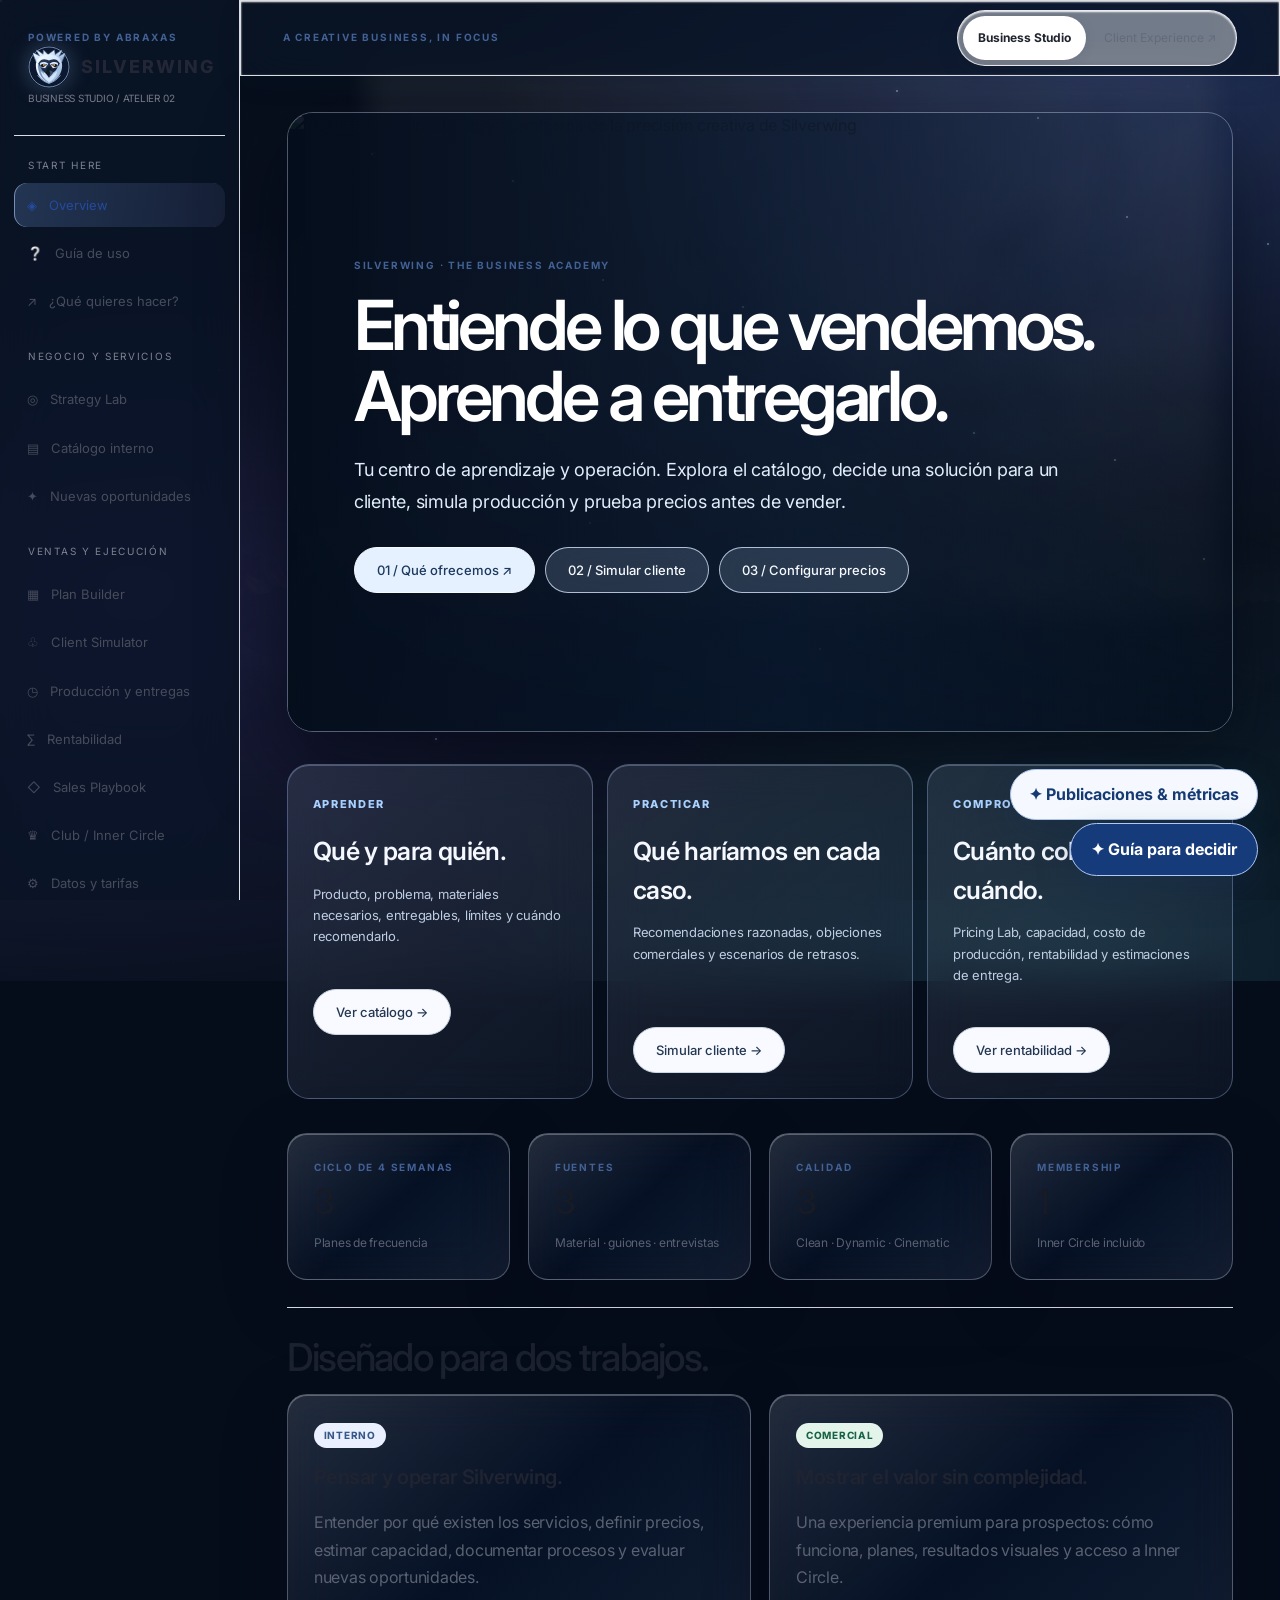
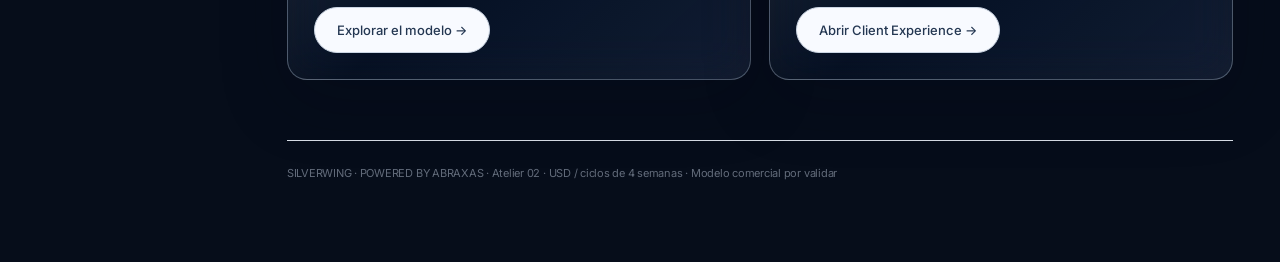
==== index.html @ 0c53cdb8 "Make Silverwing Business Studio beta installable with dedicated PWA manifest and offline shell" ====
<!DOCTYPE html><html lang="es"><head><meta charset="UTF-8"><meta name="viewport" content="width=device-width, initial-scale=1"><title>Silverwing — Powered by Abraxas</title><style>
:root{--bg:#080b12;--panel:#121723;--panel2:#1a2232;--line:#2c3444;--text:#f6f7fc;--muted:#a6afc1;--accent:#b2c6ff;--purple:#af9df3;--good:#8fe1c0;--radius:20px}*{box-sizing:border-box}html{scroll-behavior:smooth}body{margin:0;background:var(--bg);color:var(--text);font-family:-apple-system,BlinkMacSystemFont,'Segoe UI',sans-serif;line-height:1.55}button,input,select{font:inherit}button{cursor:pointer}a{color:inherit;text-decoration:none}.shell{display:grid;grid-template-columns:254px 1fr;min-height:100vh}.sidebar{background:#0e121c;border-right:1px solid var(--line);padding:30px 18px;position:sticky;top:0;height:100vh;overflow:auto}.brand{padding:8px 14px 26px}.brand strong{font-size:23px;letter-spacing:.11em}.eyebrow{font-size:10px;letter-spacing:.22em;text-transform:uppercase;color:var(--accent);font-weight:700}.brand p{font-size:11px;color:var(--muted);margin:3px 0}.nav-group{font-size:10px;text-transform:uppercase;letter-spacing:.17em;color:#71809b;margin:25px 14px 9px}.nav{display:flex;flex-direction:column;gap:3px}.nav button{width:100%;text-align:left;border:0;background:transparent;color:#b6bed0;border-radius:11px;padding:12px 13px;font-size:13px}.nav button.active,.nav button:hover{background:#222c41;color:#fff}.main{min-width:0}.top{position:sticky;top:0;z-index:10;display:flex;justify-content:space-between;align-items:center;gap:12px;background:#080b12df;backdrop-filter:blur(18px);border-bottom:1px solid #283041;padding:16px 5%}.logo-mobile{display:none}.mode{border-radius:999px;background:#1f2738;padding:5px;display:flex;gap:3px}.mode button{border:0;padding:9px 15px;border-radius:999px;color:#b9c3d4;background:transparent;font-size:12px}.mode button.active{background:#e7edff;color:#101525;font-weight:700}.content{max-width:1330px;margin:auto;padding:42px 5% 95px}.section{display:none;animation:rise .35s ease}.section.active{display:block}@keyframes rise{from{opacity:.35;transform:translateY(10px)}to{opacity:1;transform:translateY(0)}}h1{font-size:clamp(38px,5.3vw,75px);line-height:1.06;letter-spacing:-.06em;margin:14px 0 22px;font-weight:750}h2{font-size:clamp(25px,3.2vw,40px);letter-spacing:-.042em;line-height:1.16;margin:0 0 14px}h3{font-size:20px;letter-spacing:-.025em;margin:0 0 9px}.lead{font-size:19px;color:#c0c8d6;max-width:790px;line-height:1.6}.muted{color:var(--muted)}.small{font-size:12px}.hero{min-height:365px;padding:58px;border-radius:30px;background:radial-gradient(ellipse at 82% 25%,#455a90 0,#242d48 28%,#121725 60%,#0d111c 90%);border:1px solid #34405b;position:relative;overflow:hidden;margin-bottom:30px}.hero:after{content:'✦';font-size:280px;color:#dbe4ff16;position:absolute;right:5%;top:5%;line-height:1;pointer-events:none}.hero>*{position:relative;z-index:1}.btn{display:inline-flex;align-items:center;justify-content:center;gap:8px;background:#dce5ff;color:#12182a;border:1px solid #dce5ff;padding:12px 18px;border-radius:12px;font-weight:700;font-size:13px}.btn.secondary{background:#232d43;border-color:#46536d;color:#edf1ff}.btn.ghost{background:transparent;color:#ced9ef;border-color:#45516b}.btn:hover{filter:brightness(1.12)}.actions{display:flex;gap:10px;flex-wrap:wrap;margin-top:23px}.grid{display:grid;grid-template-columns:repeat(3,1fr);gap:17px}.grid.two{grid-template-columns:repeat(2,1fr)}.grid.four{grid-template-columns:repeat(4,1fr)}.card{background:linear-gradient(145deg,#192131,#121823);border:1px solid #2b3548;border-radius:var(--radius);padding:23px}.card.soft{background:#101723}.card.interactive{cursor:pointer;transition:transform .2s,border-color .2s}.card.interactive:hover{transform:translateY(-3px);border-color:#7188bb}.metric{font-size:34px;font-weight:750;letter-spacing:-.05em}.tag{display:inline-block;background:#25314a;color:#bcd0ff;border-radius:99px;padding:5px 10px;font-size:10px;text-transform:uppercase;letter-spacing:.07em;font-weight:750}.tag.good{background:#143a34;color:#8fe1c0}.divider{border-top:1px solid var(--line);margin:27px 0}.section-header{display:flex;justify-content:space-between;align-items:flex-start;gap:20px;margin:15px 0 24px}.section-header p{max-width:740px}.tiles{display:grid;grid-template-columns:repeat(2,1fr);gap:14px}.tile{border:1px solid #34405a;border-radius:17px;padding:19px;background:#182135;display:flex;gap:16px;align-items:flex-start;text-align:left;color:var(--text)}.tile span.icon{font-size:25px}.tile:hover{background:#253150}.tile strong{display:block;margin-bottom:5px}.tile em{font-size:12px;color:#aab5c9;font-style:normal}.step{display:flex;gap:14px;align-items:flex-start;margin:18px 0}.step>span{background:#dce5ff;color:#10182b;border-radius:50%;width:30px;height:30px;display:grid;place-items:center;flex-shrink:0;font-weight:700}.steps{max-width:860px}.choice{display:block;cursor:pointer;padding:17px;border-radius:15px;border:1px solid #39465e;background:#151c2a;margin-bottom:10px}.choice:has(input:checked){border-color:#bbcdff;background:#222d45}.choice input{accent-color:#baccff;margin-right:10px}.choice strong{font-size:14px}.choice .sub{display:block;color:#aeb8cc;font-size:12px;margin:5px 0 0 28px}.inputrow{display:grid;grid-template-columns:repeat(3,1fr);gap:12px}.field{display:flex;flex-direction:column;gap:7px;font-size:12px;color:#b4c0d5}.field input,.field select{background:#151d2e;border:1px solid #3c4b67;border-radius:10px;padding:12px;color:#fff;width:100%}.calc{display:grid;grid-template-columns:1.1fr .9fr;gap:22px}.price-big{font-size:51px;font-weight:800;letter-spacing:-.06em;margin:6px 0}.summary{background:linear-gradient(150deg,#273957,#182035);border:1px solid #526487;padding:26px;border-radius:20px;position:sticky;top:100px;align-self:start}.summary-line{display:flex;justify-content:space-between;gap:14px;border-bottom:1px solid #ffffff20;padding:10px 0;font-size:13px}.plans{display:grid;grid-template-columns:repeat(3,1fr);gap:13px}.plan{padding:23px;border:1px solid #3d4961;border-radius:20px;background:#131b29;cursor:pointer;position:relative}.plan.selected{outline:2px solid #c2d1ff;background:#222d45}.plan strong{display:block;font-size:17px;margin:11px 0}.plan b{font-size:33px}.plan small{display:block;color:#aeb9ce}.plan .pill{position:absolute;right:15px;top:12px}.service{padding:22px;background:#141b28;border:1px solid #303d52;border-radius:17px}.service details{margin-top:10px}.service summary{cursor:pointer;color:#bcd0ff;font-size:12px}.service p,.service li{font-size:13px;color:#b5bfd1}.scenario-nav{display:flex;gap:9px;flex-wrap:wrap;margin-bottom:20px}.chip{padding:9px 14px;border-radius:999px;background:#1b2434;color:#b3bfd2;border:1px solid #36455f}.chip.active{background:#dbe5ff;color:#101626;border-color:#dbe5ff}.timeline{display:grid;grid-template-columns:repeat(4,1fr);gap:12px}.timeline .card{border-top:3px solid #8ca5dd}table{border-collapse:collapse;width:100%;font-size:13px}th,td{text-align:left;padding:13px;border-bottom:1px solid #334054}th{font-size:11px;text-transform:uppercase;color:#8999b7}td{color:#c9d3e3}.notice{padding:14px 18px;border-left:3px solid #a3b9f0;background:#1b2539;border-radius:7px;font-size:13px;color:#c8d4e9}.footer{color:#74839c;font-size:11px;margin-top:60px}.client-page{display:none}.clientmode .sidebar{display:none}.clientmode .shell{grid-template-columns:1fr}.clientmode .internal{display:none!important}.clientmode .client-page.active{display:block}.clientmode .content{max-width:1270px}.faq{background:#111926;padding:18px 21px;border-radius:13px;border:1px solid #30394d;margin:9px 0}.faq summary{cursor:pointer;font-weight:600}.faq p{font-size:13px;color:#adbcd3}.caption{font-size:11px;color:#8e9bb1}.kpi-strip{display:flex;gap:10px;flex-wrap:wrap}.kpi-strip>span{border:1px solid #36435a;border-radius:99px;padding:7px 13px;font-size:12px;color:#ced9ec}.warn{color:#f0cd95}.toolbar{display:flex;align-items:center;justify-content:space-between;gap:15px;flex-wrap:wrap}.mobile-nav{display:none}
@media(max-width:1100px){.grid.four{grid-template-columns:repeat(2,1fr)}.calc{grid-template-columns:1fr}.summary{position:static}}@media(max-width:800px){.shell{grid-template-columns:1fr}.sidebar{display:none}.mobile-nav{display:block;background:#131c2b;color:#fff;border:1px solid #44536c;padding:9px;border-radius:10px}.top{padding:12px 5%}.logo-mobile{display:block;font-weight:800;letter-spacing:.1em}.content{padding:25px 5% 65px}.grid,.grid.two,.grid.four,.plans,.timeline,.inputrow{grid-template-columns:1fr}.tiles{grid-template-columns:1fr}.hero{padding:30px;min-height:325px}.mode button{padding:9px 10px;font-size:11px}h1{font-size:41px}}
@media print{.sidebar,.top,.actions,.btn,.mobile-nav{display:none!important}.shell{display:block}.section{display:none!important}#proposal.section{display:block!important}.content{max-width:none;padding:0}.card,.summary{background:white;color:black;border:1px solid #999}body{background:white;color:black}.muted,.caption{color:#444}}

/* Silverwing Spatial / editorial design system – translucent utility surfaces, content-first cards */
:root{--bg:#f5f5f7;--panel:#ffffff;--panel2:#eef0f5;--line:#dbdce2;--text:#181a21;--muted:#656875;--accent:#516dba;--purple:#8074d0;--good:#24775e;--radius:24px}
body{background:#f5f5f7;color:#1a1a20;font-family:-apple-system,BlinkMacSystemFont,"SF Pro Display","Segoe UI",Arial,sans-serif;letter-spacing:-.01em}
.shell{grid-template-columns:248px 1fr}
.sidebar{background:rgba(248,249,252,.76);border-right:1px solid #dfe2e9;backdrop-filter:blur(30px) saturate(160%);-webkit-backdrop-filter:blur(30px) saturate(160%);padding-top:24px}
.brand strong{font-size:21px;letter-spacing:.085em;color:#222635}.brand p{color:#777b88}.eyebrow{color:#5272b6}
.nav-group{color:#7e8391}.nav button{color:#464c5b;border-radius:12px;transition:background .17s,transform .17s}.nav button.active,.nav button:hover{background:rgba(104,133,197,.13);color:#254b9d}.nav button:hover{transform:translateX(2px)}
.top{height:62px;padding:9px 4%;background:rgba(248,249,252,.72);border-bottom:1px solid rgba(174,184,205,.35);backdrop-filter:blur(30px) saturate(185%);-webkit-backdrop-filter:blur(30px) saturate(185%)}
.mode{background:rgba(173,183,202,.25);border:1px solid rgba(255,255,255,.75);box-shadow:0 4px 18px #70829b12}.mode button{color:#646c7a}.mode button.active{color:#20242e;background:rgba(255,255,255,.9);box-shadow:0 2px 11px #34445c20}
.content{max-width:1510px;padding:42px 4.5% 100px}
h1{font-size:clamp(46px,6.4vw,94px);font-weight:750;line-height:1.02;letter-spacing:-.069em;color:#191c27}
h2{color:#1d2230}h3{color:#202431}.lead{color:#656b7a;font-size:20px;line-height:1.5}
.hero{background:radial-gradient(ellipse at 74% 48%,#aecbff 0,#cad9fc 22%,#e9edff 42%,#f4f5f8 72%),linear-gradient(145deg,#f7f8fc,#dee7fa);border:1px solid #ffffff;border-radius:35px;min-height:425px;box-shadow:0 25px 65px #394f7b12;isolation:isolate}
.hero:after{content:'';width:410px;height:410px;border-radius:50%;position:absolute;right:-6%;top:-17%;pointer-events:none;background:radial-gradient(circle at 34% 28%,#ffffffdb 0%,#d0e0ffe8 18%,#7d9bea90 39%,#b7b2f173 57%,#ffffff14 75%);box-shadow:inset 20px 24px 39px #ffffff9c,inset -15px -25px 50px #5f7dcd60,0 26px 70px #6782cf4d;border:1px solid #ffffffbf;z-index:0}
.hero>*{position:relative;z-index:1}.hero .lead{color:#46536c}.hero h1{max-width:900px}
.card,.service{background:#fff;border:1px solid #e4e7ee;box-shadow:0 6px 27px #35456909;border-radius:24px;transition:box-shadow .2s,transform .2s}.card.soft{background:#f9fafc}.card.interactive:hover,.service:hover{box-shadow:0 17px 45px #44567917;border-color:#c8d4ec}
.metric{color:#171b25}.muted,.caption{color:#757b8b}.small{color:#657082}
.btn{background:#2767d5;border-color:#2767d5;border-radius:999px;color:#fff;padding:12px 22px;transition:transform .18s,box-shadow .18s,background .18s}.btn:hover{transform:translateY(-2px);box-shadow:0 10px 25px #2869d437;filter:none}.btn.secondary{background:#f1f4f9;color:#2859b0;border-color:#dce3f1}.btn.ghost{color:#2859b0;border-color:#ced8eb}
.tag{color:#4263ad;background:#eaf0ff}.tag.good{background:#e2f7ec;color:#24775e}
.tile{background:rgba(255,255,255,.88);color:#232735;border-color:#e0e4ed;border-radius:23px;backdrop-filter:blur(14px);transition:transform .18s}.tile:hover{background:#eef3fe;transform:translateY(-2px)}.tile em{color:#6d7585}
.step>span{background:#e6eeff;color:#3158ad}.divider{border-color:#e2e5ee}.choice{background:#fff;border-color:#e3e6ee;color:#262b38}.choice:has(input:checked){border-color:#6790e4;background:#eff4ff;box-shadow:0 0 0 2px #749ef728}.choice input{accent-color:#3d74dd}.choice .sub{color:#6d7280}
.field{color:#4c5465}.field input,.field select{background:#fff;color:#222936;border-color:#d7dce8;border-radius:12px}
.summary{background:linear-gradient(145deg,#eef3ff,#fefeff);border:1px solid #cdd9ed;box-shadow:0 20px 50px #455b8320}.summary-line{border-color:#d9e2f3}
.plan{background:#fff;border-color:#dce2ef;border-radius:24px;transition:transform .2s,box-shadow .2s}.plan:hover{transform:translateY(-3px);box-shadow:0 15px 30px #5a6e9717}.plan.selected{outline:2px solid #4777da;background:linear-gradient(145deg,#f1f6ff,#fff)}.plan small{color:#647087}.plan b{color:#202634}
.service{background:#fff}.service summary{color:#366bc7}.service p,.service li{color:#626c7c}.chip{background:#fff;color:#465066;border-color:#dae0eb}.chip.active{background:#316cce;color:white;border-color:#316cce}
.timeline .card{border-top-color:#658de0}td{color:#414959}th,td{border-color:#e0e4ed}th{color:#707c90}.notice{background:#edf3ff;color:#405070;border-left-color:#5481da}
.faq{background:#fff;border-color:#e1e6ef}.faq p{color:#657083}.kpi-strip>span{background:#ffffffaf;color:#526079;border-color:#dbe0eb}.warn{color:#b15e19}.footer{color:#8991a0}
.clientmode{background:#fff}.clientmode .main{background:#fff}.clientmode .content{max-width:1490px;padding:48px 5% 110px}.clientmode .hero{text-align:center;padding:110px 70px 140px;border-radius:35px;min-height:610px;background:radial-gradient(ellipse at 72% 85%,#8baef1 0,#b2c5f7 21%,#e4eafe 48%,#f7f8fd 75%)}.clientmode .hero h1{font-size:clamp(55px,8.2vw,124px);max-width:none}.clientmode .hero .lead{margin:0 auto;max-width:800px}.clientmode .hero:after{width:350px;height:350px;right:6%;top:44%;opacity:.63}.clientmode .grid .card{min-height:220px}
.client-subnav{display:none;align-items:center;gap:5px;flex-wrap:wrap;padding:9px 0 0}.clientmode .client-subnav{display:flex}.client-subnav button{border:0;background:transparent;color:#485365;border-radius:999px;padding:8px 13px;font-size:12px}.client-subnav button:hover,.client-subnav button.active{background:#e8eefb;color:#2159bd}.client-subnav strong{margin-right:auto;font-size:13px;letter-spacing:.035em;color:#2a3040}
:focus-visible{outline:3px solid #3686fa!important;outline-offset:3px}button:active{transform:scale(.98)}
@media(max-width:800px){.shell{grid-template-columns:1fr}.sidebar{display:none;position:fixed;z-index:50;top:62px;left:0;height:calc(100vh - 62px);width:min(300px,90vw);box-shadow:20px 15px 50px #0003}.mobile-nav{display:block;background:#fff;color:#394963;border:1px solid #dbe2ef;border-radius:99px}.content{padding:22px 5% 65px}.grid,.grid.two,.grid.four,.plans,.timeline,.inputrow{grid-template-columns:1fr}.tiles{grid-template-columns:1fr}.hero{padding:40px 27px;min-height:360px}.hero:after{width:230px;height:230px;opacity:.35}.clientmode .hero{padding:70px 25px 120px;min-height:490px}.mode button{padding:7px 9px;font-size:10px}.client-subnav{overflow-x:auto;flex-wrap:nowrap}.client-subnav button{white-space:nowrap}.client-subnav strong{display:none}}
@media(prefers-reduced-motion:reduce){*,*:before,*:after{animation-duration:.01ms!important;transition-duration:.01ms!important;scroll-behavior:auto!important}}
@media print{body,.clientmode{background:white!important;color:black!important}.hero,.card,.summary{box-shadow:none!important}}

/* Silverwing Atelier / original material and editorial system */
:root{--bg:#f4f5f7;--panel:#fff;--text:#171c27;--muted:#596273;--accent:#245ac9;--ink:#171c27;--ice:#dce9fa;--line:#d9dfe7;--radius:24px;--space:24px}
body{font-family:Arial,Helvetica,sans-serif;color:var(--text);letter-spacing:-.015em;background:var(--bg)}
button,input,select,textarea{font:inherit}button,a,input,select,textarea,summary{touch-action:manipulation}button{min-height:44px}a:focus-visible,summary:focus-visible,input:focus-visible,select:focus-visible,textarea:focus-visible{outline:3px solid #245ac9;outline-offset:4px}
.skip{position:fixed;top:-100px;left:20px;z-index:200;background:#fff;padding:16px}.skip:focus{top:10px}
.shell{grid-template-columns:240px minmax(0,1fr)}.sidebar{padding:22px 14px;background:#eef1f5e8}.brand strong{font-size:18px;letter-spacing:.11em}.brand p{font-size:10px}.nav button{font-size:12px;min-height:43px}.nav-group{margin-top:22px}.brand{border-bottom:1px solid var(--line)}
.top{height:76px;background:#f7f9fbb8;border-bottom:1px solid #fff;backdrop-filter:blur(24px) saturate(160%);-webkit-backdrop-filter:blur(24px) saturate(160%)}
.content{max-width:1440px;padding:36px 4.5% 80px}h1{font-size:clamp(42px,5.4vw,82px);font-weight:600;letter-spacing:-.065em;line-height:1.03}h2{font-size:clamp(28px,3vw,44px);font-weight:500;letter-spacing:-.045em}h3{font-weight:600}.lead{font-size:18px;line-height:1.6;max-width:680px;color:#505d72}.eyebrow{font-size:10px;color:#426195;letter-spacing:.18em}.muted,.caption,.small{color:#596273}.caption{line-height:1.65}.hero{background:#e9eef5;box-shadow:none;border-radius:28px;padding:52px;min-height:420px}.hero:after{display:none}.hero h1{max-width:650px}.hero .lead{max-width:540px}.card,.service{box-shadow:none;border-color:#e0e5eb;border-radius:20px}.card{padding:26px}.card p{line-height:1.7}.grid{gap:18px}.metric{font-weight:500}.btn{background:#1b263a;border-color:#1b263a;color:#fff;font-weight:500}.btn.secondary,.btn.ghost{background:#f8faff;color:#243752;border-color:#cbd5e3}.btn:hover{box-shadow:0 8px 24px #17365a20}.plan{display:block;color:var(--text);text-align:left;padding:28px 18px 22px;width:100%;font:inherit}.plan .pill{position:static;font-size:8px;display:inline-block}.plan strong{font-size:16px}.plan b{font-size:32px}.plan.selected{outline:2px solid #245ac9;background:#eef4ff}.plan small{font-size:12px}.plans{align-items:stretch}.summary{box-shadow:none;background:#eaf0f9;border-color:#cbd7e9;top:100px}.summary-line{flex-wrap:wrap;color:#273852}.summary-line strong{max-width:60%;text-align:right}.choice input{width:18px;height:18px;vertical-align:middle}.choice .sub{color:#536278}.choice:has(input:checked){background:#edf4ff}.choice{padding:18px}.tag.good{color:#176246;background:#e3f4eb}.warn{color:#9a4e10}.service summary{padding:10px 0;min-height:44px}.tile{border-radius:18px}.tile em{color:#596273}.tag{color:#385988}.inputrow{margin:22px 0}.field textarea{min-height:100px;resize:vertical;border:1px solid #ccd5e1;border-radius:12px;padding:14px;background:#fff;color:#1b263a}.field input,.field select{min-height:46px}.notice{margin:22px 0;background:#e9f0fb;color:#344e72}.table-wrap{overflow:auto}table{min-width:530px}.footer{border-top:1px solid #d9dfe7;padding-top:24px;color:#626b7a}.actions{align-items:center}.top .mode{background:#dae2ec70}.mode button.active{background:#fff}.client-subnav{padding:12px 5%;background:#fff9;position:sticky;top:76px;z-index:9;backdrop-filter:blur(24px);border-bottom:1px solid #e1e6ef}
.atelier-hero{position:relative;isolation:isolate;background:#e9edf2!important}.atelier-hero .art{position:absolute;inset:0;width:100%;height:100%;object-fit:cover;z-index:-2}.atelier-hero:before{content:'';position:absolute;inset:0;background:linear-gradient(90deg,#f6f7f9f7 0%,#f6f7f9c9 36%,#f6f7f900 75%);z-index:-1}.atelier-hero .actions{justify-content:flex-start}.atelier-hero .hero-label{display:inline-block;margin-top:32px;border-top:1px solid #8899ab;padding-top:12px;letter-spacing:.15em;font-size:9px;color:#3a506c}.clientmode .hero{text-align:left;padding:90px 6%;min-height:670px;background:#e9edf2}.clientmode .hero h1{font-size:clamp(58px,7.5vw,112px);max-width:720px}.clientmode .hero .lead{margin-left:0;max-width:520px}.clientmode .content{max-width:1510px;padding-top:24px}.clientmode .grid .card{min-height:0}.clientmode .main{background:#f4f5f7}.clientmode .shell{grid-template-columns:minmax(0,1fr)}
.editorial{display:flex;justify-content:space-between;align-items:end;gap:32px;padding:60px 0 28px}.editorial p{max-width:400px}.specimen{background:#111a29;color:#fff;border-radius:26px;padding:34px;overflow:hidden;position:relative}.specimen h3{color:#fff;font-size:26px}.specimen p{color:#c8d5e7}.specimen small{color:#b5c5dd}.specimen-preview{min-height:240px;padding:28px;border:1px solid #ffffff30;border-radius:18px;margin-bottom:26px;background:radial-gradient(ellipse at 100% 0,#5475a2,#192939 70%);display:flex;flex-direction:column;justify-content:end}.specimen-preview b{font-size:42px;letter-spacing:-.06em;line-height:1.02;max-width:240px}.specimen-preview .demo{font-size:9px;letter-spacing:.15em;margin-bottom:auto;color:#d9e7ff}.specimen-preview.dynamic{background:radial-gradient(circle at 10% 0,#e8a45c,#7c4731 30%,#192939 90%)}.specimen-preview.cinematic{background:radial-gradient(ellipse at 80% 10%,#a7d8ef,#3d566e 20%,#101820 70%)}.specimen-preview .marker{background:#d9e7ff;color:#1b304c;padding:2px 8px;align-self:start;margin-top:10px;font-size:14px}.pipeline{display:grid;grid-template-columns:repeat(4,minmax(0,1fr));padding:26px;border-radius:26px;background:#e9eff8;gap:12px}.pipeline article{position:relative;padding:22px;border:1px solid #d0dceb;border-radius:16px;background:#ffffffa8}.pipeline article:after{content:'→';position:absolute;right:-18px;top:42%;z-index:1;color:#234675}.pipeline article:last-child:after{display:none}.pipeline b{display:block;font-size:28px;margin-bottom:22px;color:#315681}.pipeline h3{font-size:17px}.pipeline p{font-size:13px;color:#4d607b;line-height:1.6}.pipeline img{width:100%;height:80px;object-fit:contain}
.studio-banner{background:#172338;color:white;border-radius:24px;padding:32px;margin-top:28px;display:flex;justify-content:space-between;gap:20px;align-items:center}.studio-banner h3{color:white}.studio-banner p{color:#c5d2e7}.status-line{display:flex;justify-content:space-between;padding:16px 0;border-bottom:1px solid #dee4ed;gap:12px}.checklist{display:grid;gap:14px}.checklist label{display:flex;gap:12px;align-items:center;font-size:14px}.checklist input{width:20px;height:20px;accent-color:#245ac9}.progress{height:8px;background:#d5deec;border-radius:9px;overflow:hidden;margin:18px 0}.progress span{display:block;height:100%;background:#315ea7}.journal-entry{border-top:1px solid #d4dce8;padding:18px 0}.journal-entry small{color:#58687d}.toast{position:fixed;bottom:24px;left:50%;transform:translateX(-50%);z-index:100;background:#14233a;color:#fff;padding:13px 22px;border-radius:16px;max-width:90vw;box-shadow:0 8px 30px #13263840}.toast:empty{display:none}.sr-only{position:absolute;width:1px;height:1px;overflow:hidden;clip:rect(0,0,0,0)}
.glass-controls{position:relative;isolation:isolate;background:#ffffff70!important;border:1px solid #ffffffdb!important;box-shadow:inset 0 1px 2px #fff, inset 0 -1px 3px #35537b27,0 8px 28px #11244212;backdrop-filter:blur(18px) saturate(160%);-webkit-backdrop-filter:blur(18px) saturate(160%)}
@supports(backdrop-filter:url('#sw-glass')){.optics-on .glass-controls{backdrop-filter:url('#sw-glass') blur(8px) saturate(150%)}}.solid-material .glass-controls{background:#f7f9fc!important;backdrop-filter:none!important;-webkit-backdrop-filter:none!important}.material-toggle{font-size:11px;background:transparent;border:1px solid #bdcbe0;padding:8px 12px;border-radius:99px;color:#2e455f}.error{color:#a93227}
@media(max-width:1150px){.plans{grid-template-columns:1fr}.calc{grid-template-columns:1fr}.summary{position:static}.pipeline{grid-template-columns:repeat(2,minmax(0,1fr))}.pipeline article:after{display:none}.timeline{grid-template-columns:repeat(2,1fr)}}
@media(max-width:800px){.shell{grid-template-columns:1fr}.top{height:auto;min-height:72px;flex-wrap:wrap;gap:8px}.logo-mobile{font-size:13px}.sidebar{top:72px;background:#f3f6fa}.mode{margin-left:auto}.content{padding:24px 5% 70px}.hero{padding:35px 24px}.hero h1{font-size:44px}.atelier-hero .art{opacity:.5;object-position:65%}.atelier-hero:before{background:#f4f6f9b8}.clientmode .hero{padding:60px 24px;min-height:550px}.clientmode .hero h1{font-size:62px}.client-subnav{top:72px;padding:10px 5%;overflow:auto;flex-wrap:nowrap}.client-subnav button{font-size:11px}.editorial{display:block;padding-top:40px}.grid,.grid.two,.grid.four,.timeline,.inputrow{grid-template-columns:1fr}.pipeline{grid-template-columns:1fr}.studio-banner{display:block}.summary-line strong{max-width:100%}.mode button{font-size:11px}.top>.eyebrow{display:none}h1{overflow-wrap:anywhere}.clientmode .content{padding:20px 4% 60px}}
@media(prefers-reduced-motion:reduce){*,*:before,*:after{animation:none!important;transition:none!important;scroll-behavior:auto!important}}
@media(prefers-reduced-transparency:reduce),(prefers-contrast:more){.glass-controls,.top,.sidebar,.client-subnav{background:#f7f9fc!important;backdrop-filter:none!important;-webkit-backdrop-filter:none!important}.muted,.caption{color:#34435b}}
@media print{body,.main,.clientmode .main{background:#fff!important}.client-subnav,.toast,.footer,.skip,.material-toggle{display:none!important}.section,.client-page{display:none!important}#proposal,#clientProposal{display:none!important}body.print-internal #proposal,body.print-client #clientProposal{display:block!important}.content{padding:0!important}h1{font-size:30px}.card{border:0;padding:0}.proposal-form{display:none!important}.summary-line strong{max-width:none}*{box-shadow:none!important;color:#000!important}body{font-size:12px}.grid.two{display:grid;grid-template-columns:1fr 1fr} @page{size:A4;margin:18mm}}
@font-face{font-family:Inter;src:url(assets/inter.ttf) format("truetype");font-weight:100 900;font-display:swap}body{font-family:Inter,Arial,sans-serif}/* Cinematic direction, shaped by MotionVFX's presentation rhythm. */
body.clientmode{--bg:#0d0f12;--panel:#171b20;--text:#f4f6fa;--muted:#c1c8d1;--line:#343c49;color:var(--text);background:#0d0f12}.clientmode .main{background:transparent}.clientmode h1,.clientmode h2,.clientmode h3,.clientmode .metric{color:#f4f6fa}.clientmode .muted,.clientmode .small,.clientmode .caption,.clientmode .lead{color:#c1c8d1}.clientmode .eyebrow{color:#bbd4fa}.clientmode .content{max-width:1600px;padding:18px 22px 90px}.clientmode .top{border:0;background:#101318bf;color:#fff;padding:14px 3%;min-height:76px}.clientmode .client-subnav{background:#11161cd9;border-bottom:1px solid #ffffff18;padding:8px 3%}.clientmode .client-subnav button{color:#d2d9e3}.clientmode .client-subnav button:hover,.clientmode .client-subnav button.active{background:#ffffff18;color:#fff}.clientmode .btn{background:#f0d054;border-color:#f0d054;color:#161913;font-weight:600}.clientmode .btn.secondary,.clientmode .btn.ghost{background:#252d36;border-color:#677587;color:#f2f5fa}.clientmode .material-toggle{color:#d9e1ec;border-color:#667181}.clientmode .card,.clientmode .plan,.clientmode .choice,.clientmode .faq{background:#191e25;border-color:#39424f;color:#f4f6fa}.clientmode .plan.selected,.clientmode .choice:has(input:checked){background:#263346;outline-color:#b3d0fa}.clientmode .plan b,.clientmode .plan small,.clientmode .choice .sub{color:#dce5f3}.clientmode .plan .tag.good,.clientmode .plan small:last-child{color:#c1e8d9!important}.clientmode .tag{background:#344659;color:#e0edff}.clientmode .summary{background:#202b3a;border-color:#52647d}.clientmode .summary-line{color:#e2e9f4;border-color:#ffffff28}.clientmode .summary-line strong{color:#e2e9f4!important}.clientmode .notice{background:#233145;color:#d0dff2}.clientmode .field{color:#d8e3f4}.clientmode .field input{background:#111923;color:#fff;border-color:#52647a}.clientmode .divider{border-color:#303844}.clientmode .footer{border-color:#343e4e;color:#b0bccf}.clientmode .pipeline{background:#161e29}.clientmode .pipeline article{background:#1e2a3a;border-color:#3e536f}.clientmode .pipeline b{color:#b5d0f4}.clientmode .pipeline p{color:#c6d5e9}.clientmode .kpi-strip>span{background:#1b2532;color:#d3dff0;border-color:#3a4b61}.clientmode .hero.atelier-hero{display:none}.cinema-hero{min-height:710px;height:calc(100vh - 150px);max-height:950px;position:relative;isolation:isolate;overflow:hidden;background:#101922;border-radius:6px;display:flex;align-items:flex-end;padding:65px 7%;gap:45px}.cinema-hero>.scene-bg{position:absolute;inset:0;width:100%;height:100%;object-fit:cover;z-index:-3;transition:opacity .7s ease}.scene-shade{position:absolute;inset:0;z-index:-2;background:linear-gradient(0deg,#050b13ed,#07101c08 85%),linear-gradient(90deg,#02091050,transparent)}.cinema-copy{max-width:760px;padding-bottom:32px;position:relative}.cinema-copy .eyebrow{color:#e4edfc;font-size:14px;letter-spacing:.02em;font-weight:500}.cinema-copy h1{font-size:clamp(50px,5.5vw,88px);max-width:760px;line-height:1.04;letter-spacing:-.045em;margin:18px 0 22px}.cinema-copy .lead{font-size:16px;line-height:1.6;max-width:560px;color:#f1f4fa}.cinema-offer{flex-shrink:0;margin-left:auto;width:260px;padding:32px;border-radius:30px;background:#171e2bad;border:1px solid #ffffff55;text-align:center;position:relative;isolation:isolate;box-shadow:inset 0 1px 1px #ffffff40,0 15px 50px #0005;color:#fff}.cinema-offer .from{font-size:13px}.cinema-offer .price{font-size:52px;font-weight:600;letter-spacing:-.05em;margin:6px 0}.cinema-offer .price span{font-size:14px;font-weight:400;letter-spacing:0}.cinema-offer p{font-size:12px;line-height:1.6;color:#e3eaf6}.cinema-offer .btn{width:100%;font-size:12px;padding:12px}.scene-controls{display:flex;gap:12px;margin-top:26px;align-items:center}.scene-controls button{background:#ffffff60;border:1px solid #ffffff60;color:#fff;border-radius:999px;padding:7px 12px;font-size:10px;min-height:32px}.scene-controls button[aria-pressed=true]{background:#fff;color:#182534}.scene-controls button.pause{background:#0a18277a;color:#fff;margin-left:10px}.clientmode .editorial{padding:100px 5% 42px;text-align:center;display:block}.clientmode .editorial h2{font-size:clamp(36px,4.7vw,72px);line-height:1.03;font-weight:600}.clientmode .editorial p{max-width:700px;margin:24px auto 0;line-height:1.8}.clientmode #clientLanding>.grid{margin:0 5%}.clientmode #clientLanding>.pipeline{margin:0 5%}.clientmode #clientLanding>.kpi-strip{justify-content:center;margin:30px 5%}.clientmode #clientLanding>.divider{margin:65px 5%}.clientmode #clientLanding>h2{margin:0 5% 36px;font-size:52px}.clientmode #clientLanding>.actions{justify-content:center;padding:45px 0}.clientmode #clientHow,.clientmode #clientPlans,.clientmode #clientClub,.clientmode #clientProposal{padding:50px 5%}.clientmode #clientClub .hero{display:block;min-height:500px;background:linear-gradient(0deg,#07101be8,#07101b66),url(assets/landscape.jpg) center/cover!important}.clientmode #clientClub .hero .art{display:none}.clientmode #clientClub .hero:before{display:none}.clientmode #clientClub .hero .lead{color:#e0e8f5}.clientmode .specimen{background:#181e27;border:1px solid #354251}.ambient-texture{position:fixed;inset:0;width:100%;height:100%;z-index:-1;pointer-events:none;opacity:.13;background:linear-gradient(#0d0f12aa,#0d0f12fa),url(assets/landscape.jpg) center/cover}.particle-field{position:fixed;inset:0;pointer-events:none;z-index:0;opacity:.5}.particle-field i{position:absolute;left:var(--x);top:var(--y);width:2px;height:2px;background:#d2eaff;border-radius:50%;box-shadow:0 0 7px #a2caff;animation:drift var(--t) ease-in-out infinite alternate}.main{position:relative;z-index:1}@keyframes drift{to{transform:translate(20px,-60px);opacity:.1}}.particles-off .particle-field{display:none}.clientmode .glass-controls{background:#1a243188!important;border-color:#ffffff35!important;color:#f4f7fc}.clientmode.solid-material .glass-controls,.clientmode.solid-material .cinema-offer{background:#182331!important;backdrop-filter:none!important;-webkit-backdrop-filter:none!important}.clientmode .top>.btn{min-width:160px}.brand-mark{width:32px;height:32px;display:inline-block;border:1px solid currentColor;border-radius:50%;text-align:center;line-height:30px;margin-right:10px;font-size:12px;vertical-align:middle;font-weight:400}.cinema-tools{display:flex;gap:8px;justify-content:center;margin-top:12px}.cinema-tools button{font-size:10px;min-height:30px;background:#ffffff15;border:1px solid #ffffff30;color:#e4edff;border-radius:99px;padding:4px 10px}.cinema-hero.sculpture .scene-shade{background:linear-gradient(0deg,#07101cee,#07101c30 95%),linear-gradient(90deg,#07101cd0,transparent)}
@media(max-width:1050px){.cinema-hero{padding:50px 5%;gap:20px}.cinema-copy h1{font-size:62px}.cinema-offer{width:220px;padding:25px}.cinema-copy{max-width:600px}}
@media(max-width:800px){.clientmode .content{padding:10px 12px 60px}.cinema-hero{min-height:750px;height:auto;display:block;padding:100px 26px 30px}.cinema-copy h1{font-size:52px}.cinema-copy{padding:0}.cinema-copy .lead{font-size:14px}.cinema-offer{margin:28px 0 0;width:100%;text-align:left;padding:22px;display:grid;grid-template-columns:1fr 1fr;gap:8px;align-items:center}.cinema-offer .price{font-size:40px}.cinema-offer .from{grid-column:1}.cinema-offer>p{grid-column:2;grid-row:1/3}.cinema-offer .btn,.cinema-tools{grid-column:1/3}.scene-controls{flex-wrap:wrap}.clientmode .top{padding:12px 4%}.clientmode .top>.btn{min-width:0;font-size:11px;padding:11px 15px}.clientmode .editorial{padding-top:65px}.clientmode #clientLanding>h2{font-size:38px}.particle-field{opacity:.25}.clientmode #clientHow,.clientmode #clientPlans,.clientmode #clientClub,.clientmode #clientProposal{padding:30px 4%}}
@media(prefers-reduced-motion:reduce){.particle-field{display:none}.scene-bg{transition:none!important}}
@media(prefers-reduced-transparency:reduce),(prefers-contrast:more){.clientmode .glass-controls,.cinema-offer{background:#172333!important;backdrop-filter:none!important;-webkit-backdrop-filter:none!important}}
@media print{.cinema-hero,.ambient-texture,.particle-field{display:none!important}.clientmode .card{background:#fff!important}.clientmode .notice{background:#fff!important}.clientmode .summary-line{border-color:#999!important}}
.top.glass-controls{position:sticky;top:0}.client-subnav.glass-controls{position:sticky;top:76px}@media(max-width:800px){.cinema-offer .price{font-size:34px;white-space:nowrap}.cinema-offer .price span{font-size:10px}}</style><link rel="manifest" href="manifest.webmanifest"><link rel="icon" type="image/svg+xml" href="assets/silverwing-harpy-mark.svg"><link rel="apple-touch-icon" href="assets/icon-192.png"><meta name="theme-color" content="#07111f"><meta name="apple-mobile-web-app-capable" content="yes"><meta name="apple-mobile-web-app-title" content="SW Studio"></head><body class="optics-on"><a class="skip" href="#main-content">Saltar al contenido</a><div id="toast" class="toast" role="status" aria-live="polite"></div><div class="shell"><aside class="sidebar" id="studio-sidebar" aria-label="Módulos internos"><div class="brand"><div class="eyebrow">Powered by Abraxas</div><strong class="sw-operator-brand"><img src="assets/silverwing-harpy-mark.svg" width="42" height="42" alt="Emblema águila arpía Silverwing"> SILVERWING</strong><p>BUSINESS STUDIO / ATELIER 02</p></div><div class="nav-group">Start here</div><nav class="nav" id="nav"><button class="active" data-target="home">◈ &nbsp; Overview</button><button data-target="help">❔ &nbsp; Guía de uso</button><button data-target="questions">↗ &nbsp; ¿Qué quieres hacer?</button><div class="nav-group">Negocio y servicios</div><button data-target="strategy">◎ &nbsp; Strategy Lab</button><button data-target="services">▤ &nbsp; Catálogo interno</button><button data-target="innovation">✦ &nbsp; Nuevas oportunidades</button><div class="nav-group">Ventas y ejecución</div><button data-target="builder">▦ &nbsp; Plan Builder</button><button data-target="scenarios">♧ &nbsp; Client Simulator</button><button data-target="operations">◷ &nbsp; Producción y entregas</button><button data-target="finance">∑ &nbsp; Rentabilidad</button><button data-target="sales">◇ &nbsp; Sales Playbook</button><button data-target="club">♛ &nbsp; Club / Inner Circle</button><button data-target="settings">⚙ &nbsp; Datos y tarifas</button><button data-target="journal">◌ &nbsp; Decision Journal</button><button data-target="proposal">▧ &nbsp; Propuesta generada</button></nav></aside><main class="main" id="main-content" tabindex="-1"><header class="top glass-controls"><div class="logo-mobile">SILVERWING</div><button class="mobile-nav" id="menuToggle" aria-expanded="false" aria-controls="studio-sidebar" onclick="toggleMenu()">☰ Secciones</button><div class="eyebrow internal">A creative business, in focus</div><div class="mode glass-controls"><button class="active" id="internalBtn" onclick="setMode('internal')">Business Studio</button><button id="clientBtn" onclick="setMode('client')">Client Experience ↗</button></div></header><div class="client-subnav" id="clientSubnav" aria-label="Client site navigation"><strong>Silverwing / Inner Circle</strong><button onclick="clientGo('clientLanding')">Overview</button><button onclick="clientGo('clientHow')">How it works</button><button onclick="clientGo('clientPlans')">Explore plans</button><button onclick="clientGo('clientClub')">Inner Circle</button></div><div class="content">
<section id="home" class="section internal active"><div class="sw-studio-hero"><img src="https://lordjeferies.github.io/silverwing-public/assets/harpy-eagle-cinema.png" alt="Águila arpía latinoamericana, emblema de la precisión creativa de Silverwing" fetchpriority="high"><div class="sw-studio-hero-veil"></div><div class="sw-studio-hero-copy"><span class="eyebrow">SILVERWING · THE BUSINESS ACADEMY</span><h1>Entiende lo que vendemos. Aprende a entregarlo.</h1><p>Tu centro de aprendizaje y operación. Explora el catálogo, decide una solución para un cliente, simula producción y prueba precios antes de vender.</p><div class="actions"><button class="btn" onclick="go('services')">01 / Qué ofrecemos ↗</button><button class="btn secondary" onclick="go('scenarios')">02 / Simular cliente</button><button class="btn secondary" onclick="go('settings')">03 / Configurar precios</button></div></div></div>
<div class="sw-studio-learning-map"><article><span>APRENDER</span><h3>Qué y para quién.</h3><p>Producto, problema, materiales necesarios, entregables, límites y cuándo recomendarlo.</p><button onclick="go('services')" class="btn secondary">Ver catálogo →</button></article><article><span>PRACTICAR</span><h3>Qué haríamos en cada caso.</h3><p>Recomendaciones razonadas, objeciones comerciales y escenarios de retrasos.</p><button onclick="go('scenarios')" class="btn secondary">Simular cliente →</button></article><article><span>COMPROBAR</span><h3>Cuánto cobramos y cuándo.</h3><p>Pricing Lab, capacidad, costo de producción, rentabilidad y estimaciones de entrega.</p><button onclick="go('finance')" class="btn secondary">Ver rentabilidad →</button></article></div><div class="grid four"><div class="card"><div class="eyebrow">Ciclo de 4 semanas</div><div class="metric">3</div><span class="muted small">Planes de frecuencia</span></div><div class="card"><div class="eyebrow">Fuentes</div><div class="metric">3</div><span class="muted small">Material · guiones · entrevistas</span></div><div class="card"><div class="eyebrow">Calidad</div><div class="metric">3</div><span class="muted small">Clean · Dynamic · Cinematic</span></div><div class="card"><div class="eyebrow">Membership</div><div class="metric">1</div><span class="muted small">Inner Circle incluido</span></div></div><div class="divider"></div><h2>Diseñado para dos trabajos.</h2><div class="grid two"><div class="card"><span class="tag">Interno</span><h3 style="margin-top:14px">Pensar y operar Silverwing.</h3><p class="muted">Entender por qué existen los servicios, definir precios, estimar capacidad, documentar procesos y evaluar nuevas oportunidades.</p><button class="btn secondary" onclick="go('strategy')">Explorar el modelo →</button></div><div class="card"><span class="tag good">Comercial</span><h3 style="margin-top:14px">Mostrar el valor sin complejidad.</h3><p class="muted">Una experiencia premium para prospectos: cómo funciona, planes, resultados visuales y acceso a Inner Circle.</p><button class="btn secondary" onclick="setMode('client')">Abrir Client Experience →</button></div></div></section>
<section id="help" class="section internal"><div class="eyebrow">Getting started</div><h1>Cómo usar esta herramienta.</h1><p class="lead">El estudio guarda tus datos en este navegador. La experiencia comercial tiene un archivo separado sin información operativa. Cada módulo responde una pregunta específica.</p><div class="steps"><div class="step"><span>1</span><div><h3>Comienza por Strategy Lab</h3><p class="muted">Lee las hipótesis y criterios que justifican la estructura del negocio. Revisa qué está validado y qué falta comprobar.</p><button class="btn ghost" onclick="go('strategy')">Abrir estrategia</button></div></div><div class="step"><span>2</span><div><h3>Consulta el Catálogo interno</h3><p class="muted">Cada producto indica problema, lógica, entregable, fuentes y límites. Úsalo para alinear a todo el equipo.</p><button class="btn ghost" onclick="go('services')">Ver servicios</button></div></div><div class="step"><span>3</span><div><h3>Arma un plan y simula un cliente</h3><p class="muted">Selecciona frecuencia, método de creación y estilo. El precio y la propuesta se actualizan automáticamente.</p><button class="btn ghost" onclick="go('builder')">Abrir configurador</button></div></div><div class="step"><span>4</span><div><h3>Verifica viabilidad y entrega</h3><p class="muted">Contrasta el precio con tu costo real; revisa las etapas y plazos de onboarding y producción.</p><button class="btn ghost" onclick="go('finance')">Ver rentabilidad</button></div></div><div class="step"><span>5</span><div><h3>Activa el modo comercial</h3><p class="muted">Muestra solamente productos, beneficios y el configurador. El archivo commercial.html contiene únicamente el contenido comercial y sus reglas de precios.</p><button class="btn ghost" onclick="setMode('client')">Ver página comercial</button></div></div></div><div class="notice">Estado Atelier 02: datos locales, sin sincronización entre personas. El alojamiento de prueba requiere acceso del propietario. Para compartir solo la experiencia comercial usa commercial.html; no compartas este estudio con información privada.</div></section>
<section id="questions" class="section internal"><div class="eyebrow">Quick navigation</div><h1>¿Qué quieres hacer hoy?</h1><p class="lead">Selecciona una pregunta y ve directamente a la herramienta que te ayuda a resolverla.</p><div class="tiles" id="quickTiles"></div></section>
<section id="strategy" class="section internal"><div class="eyebrow">Strategy Lab / Business rationale</div><h1>Por qué existe Silverwing.</h1><p class="lead">No vendemos algoritmos ni viralidad garantizada. Convertimos conocimiento en un sistema de publicación consistente y de calidad, con más oportunidades para aprender qué funciona.</p><div class="grid two" id="principles"></div><div class="divider"></div><h2>Una decisión, una hipótesis, una medición.</h2><div class="table-wrap"><table><thead><tr><th>Decisión</th><th>Razonamiento</th><th>Qué validar</th></tr></thead><tbody><tr><td>12 / 28 / 64 piezas</td><td>Frecuencia con opciones para distintas necesidades</td><td>Calidad sostenida, resultado y margen por ciclo</td></tr><tr><td>Mix de Reels, carouseles y memes</td><td>Distintos formatos sirven a distintos objetivos</td><td>Retención, compartidos, guardados y conversiones</td></tr><tr><td>Guiones y entrevistas</td><td>Reducir dependencia del tiempo del profesional</td><td>Horas de preparación y contenido útil generado</td></tr><tr><td>Visuales IA</td><td>Complementar y explicar sin grabar siempre</td><td>Costos, precisión y aceptación del cliente</td></tr><tr><td>Inner Circle incluido</td><td>Relación continua y oportunidades complementarias</td><td>Participación, renovación y compras adicionales</td></tr></tbody></table></div></section>
<section id="services" class="section internal"><div class="eyebrow">Internal service encyclopedia</div><h1>Qué hacemos. Cómo. Y por qué.</h1><p class="lead">Una explicación operativa para el equipo, diferenciada del lenguaje comercial. Abre cada servicio para ver su lógica, entregables y límites.</p><div class="grid two" id="serviceGrid"></div></section>
<section id="innovation" class="section internal"><div class="eyebrow">Innovation Lab</div><h1>Qué más podríamos vender.</h1><p class="lead">Oportunidades alineadas con el motor creativo, sin asumir responsabilidades propias de un departamento externo de marketing.</p><div class="grid two" id="innovationGrid"></div><div class="notice" style="margin-top:20px">Priorizar oportunidades que aumentan el valor del contenido existente. Probar demanda, tiempos y márgenes antes de añadirlas al catálogo comercial.</div></section>
<section id="builder" class="section internal"><div class="eyebrow">Plan Builder / Internal</div><h1>Construye la oferta adecuada.</h1><p class="lead">El cliente elige resultados fáciles de entender. Silverwing determina el mix de formatos y el trabajo detrás.</p><div id="builderHost"></div></section>
<section id="scenarios" class="section internal"><div class="sw-studio-photo-strip" style="--sw-photo:url('https://lordjeferies.github.io/silverwing-public/assets/andes-cinema.png')"><div><span>OPERATIONS / LEARN BY DOING</span><strong>Simula antes de prometer.</strong><p>Los mejores procesos se diseñan antes de que llegue el primer imprevisto.</p></div></div><div class="eyebrow">Client Simulator</div><h1>Un servicio. Distintas necesidades.</h1><p class="lead">Explora prospectos habituales, sus problemas y la combinación de servicios que les recomendaríamos.</p><div id="sw-learning-sim" class="sw-coach" aria-label="Simulador de casos y plazos">
<div class="sw-coach-head"><span class="eyebrow">BUSINESS ACADEMY · SIMULADOR INTERACTIVO</span><h2>Aprende tomando decisiones.</h2><p>Cambia el perfil, plantea un imprevisto y observa qué recomendaríamos, por qué y cómo impactaría en la primera entrega. Son hipótesis operativas, no garantías.</p></div>
<div class="sw-coach-fields">
<label>Cliente / contexto<select id="sw-coach-client"><option value="doctor">Especialista médico · Poco tiempo</option><option value="lawyer">Abogado · Tiene conferencias grabadas</option><option value="consultant">Consultor · Necesita guiones</option><option value="clinic">Clínica · Muchos especialistas</option><option value="podcaster">Podcaster · Episodios semanales</option></select></label>
<label>Evento durante el proyecto<select id="sw-coach-event"><option value="none">Operación sin incidencias</option><option value="missing">El cliente no entrega los materiales (+3 días)</option><option value="review">Se retrasa una aprobación (+2 días)</option><option value="scope">Solicita cambios de alcance (+4 días)</option></select></label>
<label>Retraso adicional del cliente (días)<input id="sw-coach-delay" type="number" min="0" max="21" step="1" value="0"/></label>
<label>Inicio previsto del ciclo<input id="sw-coach-start" type="date" required/></label>
</div>
<div class="sw-coach-results">
<article><span class="eyebrow">RECOMENDACIÓN</span><h3 id="sw-coach-plan"></h3><strong id="sw-coach-price"></strong><p id="sw-coach-reason"></p><p id="sw-coach-limits"></p><button class="btn" id="sw-coach-apply" type="button">Aplicar al Plan Builder →</button></article>
<article><span class="eyebrow">CALENDARIO ESTIMADO</span><h3 id="sw-coach-date"></h3><div id="sw-coach-phases" class="sw-coach-phases"></div><p id="sw-coach-risk" class="notice"></p><button type="button" class="btn secondary" id="sw-coach-ops">Ver Production System →</button></article>
</div>
<div class="sw-coach-learning"><strong>Qué debemos aprender:</strong> elegir el volumen y cómo capturar conocimiento es una decisión distinta de editar con mayor complejidad. Si faltan materiales, cambia la planificación. En profesiones reguladas la validación de afirmaciones corresponde al cliente. Comprueba siempre costos y capacidad antes de prometer una fecha.</div>
</div><div class="scenario-nav" id="scenarioNav"></div><div class="grid two"><div class="card" id="scenarioDetail"></div><div class="card"><div class="eyebrow">Sales reasoning</div><h3>Cómo presentar la solución</h3><p id="scenarioPitch" class="muted"></p><button class="btn" onclick="applyScenario()">Aplicar al configurador →</button></div></div></section>
<section id="operations" class="section internal"><div class="eyebrow">Delivery System</div><h1>De la idea a la entrega.</h1><p class="lead">Un ciclo de cuatro semanas con lotes recurrentes, responsabilidades, puntos de aprobación y límites operativos.</p><div class="timeline"><div class="card"><span class="tag">Día 1–2</span><h3>Onboarding</h3><p class="muted small">Brief, materiales, identidad, acceso, permisos, voz de marca.</p></div><div class="card"><span class="tag">Día 3–4</span><h3>Editorial</h3><p class="muted small">Pilares, temas, guiones si aplican, agenda de entrevistas.</p></div><div class="card"><span class="tag">Día 5–8</span><h3>Producción inicial</h3><p class="muted small">Primer lote, QA y aprobación. Objetivo: primer paquete listo.</p></div><div class="card"><span class="tag">Día 9–28</span><h3>Cadencia semanal</h3><p class="muted small">Producción, revisión, entrega y preparación del próximo ciclo.</p></div></div><div class="divider"></div><h2>Acuerdos operativos recomendados</h2><div class="table-wrap"><table><thead><tr><th>Elemento</th><th>Regla de referencia</th><th>Responsable</th></tr></thead><tbody><tr><td>Material inicial</td><td>Entregado antes de iniciar producción</td><td>Cliente</td></tr><tr><td>Guiones</td><td>Hasta 8 por ciclo en modalidad Guided</td><td>Silverwing + aprobación cliente</td></tr><tr><td>Entrevistas</td><td>Hasta 2 sesiones remotas de 45–60 minutos</td><td>Silverwing coordina / cliente asiste</td></tr><tr><td>Primer lote</td><td>Objetivo: 5–8 días hábiles tras insumos completos</td><td>Silverwing</td></tr><tr><td>Lotes siguientes</td><td>Semanalmente en fecha acordada</td><td>Silverwing</td></tr><tr><td>Revisiones</td><td>Una ronda consolidada por lote</td><td>Ambos</td></tr><tr><td>Contenido regulado</td><td>Aprobación profesional obligatoria antes de publicar</td><td>Cliente</td></tr><tr><td>Retraso en aprobaciones</td><td>Reprogramar fechas afectadas</td><td>Ambos</td></tr></tbody></table></div><p class="notice">Los plazos son objetivos operativos por validar. 64 piezas requieren una biblioteca suficiente de ideas y material. No se deben fabricar publicaciones repetitivas únicamente para cumplir cuotas.</p><div class="divider"></div><h2>Planificar un ciclo real.</h2><p class="muted">Fechas y horas son estimaciones editables. El calendario comienza cuando todos los insumos están completos.</p><div class="inputrow"><label class="field">Inicio (insumos completos)<input id="cycleStart" type="date"></label><label class="field">Retraso del cliente (días hábiles)<input id="delayDays" type="number" min="0" max="90" value="0"></label><label class="field">Responsable de producción<input id="owner" maxlength="80" placeholder="Por asignar"></label><label class="field">Clientes con esta combinación<input id="clientCount" type="number" min="1" max="1000" value="1"></label><label class="field">Horas disponibles / ciclo<input id="capacityHours" type="number" min="1" max="10000" value="160"></label></div><div id="scheduleOutput"></div><div class="grid two" style="margin-top:24px"><div class="card"><h3>Checklist de onboarding</h3><div id="onboardList" class="checklist"></div></div><div class="card"><h3>Seguimiento por lote</h3><p class="small">Registro local de estado; no envía aprobaciones al cliente.</p><div id="batchList"></div></div></div></section>
<section id="finance" class="section internal"><div class="sw-studio-photo-strip sw-studio-price-photo" style="--sw-photo:url('https://lordjeferies.github.io/silverwing-public/assets/editorial-glass-cinema.png')"><div><span>FINANCIAL CONTROL / UNIT ECONOMICS</span><strong>Precio no es rentabilidad.</strong><p>Compara tarifas, costos, volumen y capacidad antes de dar una cotización definitiva.</p></div></div><div class="eyebrow">Pricing & Unit Economics</div><h1>Rentabilidad antes que volumen.</h1><p class="lead">Estima costos por pieza y gastos compartidos. La oferta de 64 piezas por $999 necesita pruebas reales de capacidad.</p><div class="inputrow"><label class="field">Costo directo por Reel (USD)<input type="number" id="costReel" min="0" value="13"></label><label class="field">Costo por carousel<input type="number" id="costCarousel" min="0" value="9"></label><label class="field">Costo por meme / visual<input type="number" id="costMeme" min="0" value="4"></label><label class="field">Overhead por cliente / ciclo<input type="number" id="overhead" min="0" value="70"></label><label class="field">Costo de Guided<input type="number" id="costGuided" min="0" value="180"></label><label class="field">Costo de entrevistas<input type="number" id="costInterview" min="0" value="350"></label><label class="field">Costo Dynamic<input type="number" id="costDynamic" min="0" value="75"></label><label class="field">Costo Cinematic<input type="number" id="costCinematic" min="0" value="170"></label></div><div class="divider"></div><div id="financeOutput" class="grid two"></div><p class="caption">Herramienta ilustrativa: no incluye impuestos, adquisición, salario propietario ni costos no asignados. Guarda automáticamente los valores locales.</p></section>
<section id="sales" class="section internal"><div class="eyebrow">Sales Playbook</div><h1>Vender claridad, no complejidad.</h1><p class="lead">El guion comercial empieza por la necesidad del cliente, no por los formatos y herramientas.</p><div class="grid two"><div class="card"><h3>Las cuatro preguntas de diagnóstico</h3><p>01. ¿Qué tan seguido te gustaría aparecer en redes?</p><p>02. ¿Ya tienes material o necesitas que preparemos ideas?</p><p>03. ¿Prefieres grabarte o conversar con un entrevistador?</p><p>04. ¿Quieres una estética limpia o un acabado más cinematográfico?</p></div><div class="card"><h3>Cómo entra un invitado del podcast</h3><p>Regalo de 3 clips → feedback → diagnóstico → recomendación concreta → suscripción → Inner Circle → upgrades relevantes.</p><p class="muted small">Nunca abrir la conversación vendiendo 40 memes ni niveles abstractos de estrategia.</p></div></div><div class="divider"></div><h2>Objeciones y respuestas</h2><details class="faq"><summary>“No tengo tiempo para grabar”</summary><p>Podemos preparar temas y entrevistarte de forma remota. Tu conocimiento alimenta el calendario sin obligarte a pensar contenido cada día.</p></details><details class="faq"><summary>“¿Por qué no usar yo una herramienta de IA?”</summary><p>Las herramientas ayudan a editar. Nosotros nos encargamos de decidir qué mensajes merecen ser publicados, darles consistencia visual, revisar la calidad y entregar el sistema listo.</p></details><details class="faq"><summary>“¿Pueden garantizarme viralidad?”</summary><p>No. Nuestro compromiso es producción estratégica y constante, con aprendizaje a partir de resultados. El alcance depende de múltiples factores fuera de nuestro control.</p></details><details class="faq"><summary>“¿Qué pasa si no tengo material suficiente?”</summary><p>Podemos trabajar con guiones, entrevistas y recursos visuales aprobados; el plan se adapta a la viabilidad editorial. En sectores regulados, todo contenido relevante requiere revisión del profesional.</p></details><details class="faq"><summary>“¿Qué incluye Inner Circle?”</summary><p>Comunidad privada, recursos, clases introductorias y actividades definidas. Algunos servicios avanzados se contratan por separado.</p></details></section>
<section id="club" class="section internal"><div class="eyebrow">Membership layer</div><h1>Inner Circle by Silverwing.</h1><p class="lead">Todos los clientes activos obtienen la misma membresía. La comunidad apoya retención, aprendizaje, colaboraciones y ofertas complementarias.</p><div class="grid two"><div class="card"><span class="tag good">Incluido</span><h3>Membership access</h3><p>Comunidad privada · Recursos y plantillas · Clases introductorias · Sesiones grupales programadas · Retos de consistencia · Beneficios por permanencia.</p></div><div class="card"><span class="tag">Servicios opcionales</span><h3>Member opportunities</h3><p>Producción de podcast · Edición premium extra · Nuevas entrevistas · Mentorías · Workshops especializados · Proyectos creativos personalizados.</p></div></div><div class="divider"></div><h2>Reglas claras</h2><p class="muted">La membresía no se cobra por separado mientras la suscripción esté activa. Los beneficios deben definirse y estar realmente disponibles. Los puntos o recompensas futuras no prometen resultados ni producción ilimitada.</p></section>
<section id="proposal" class="section internal"><div class="eyebrow">Quote & export</div><h1>Propuesta Silverwing.</h1><p class="lead">Resumen generado a partir del configurador. Personaliza el destinatario, copia o imprime.</p><div class="card"><label class="field" style="max-width:440px">Nombre del prospecto<input maxlength="120" id="prospect" placeholder="Ej. Dra. Carolina Martínez" oninput="saveState();renderProposal()"></label><div id="proposalBody"></div><div class="actions"><button class="btn" onclick="copyProposal()">Copiar propuesta</button><button class="btn secondary" onclick="downloadProposal(false)">Descargar propuesta HTML</button><button class="btn secondary" onclick="printProposal(false)">Imprimir / guardar PDF</button><button class="btn ghost" onclick="go('builder')">Editar plan</button></div></div></section>
<section id="settings" class="section internal"><div class="sw-studio-photo-strip sw-studio-price-photo" style="--sw-photo:url('https://lordjeferies.github.io/silverwing-public/assets/patagonia-cinema.png')"><div><span>PRICING SYSTEM / STUDIO</span><strong>Controla el modelo.</strong><p>Experimenta con precios y exporta solamente los cambios comerciales aprobados.</p></div></div><div class="eyebrow">Datos / modelo local</div><h1>Un negocio que<br>puede evolucionar.</h1><p class="lead">Tarifas compartidas por el configurador y la simulación. Modificarlas cambia tus propuestas nuevas. Exporta una copia antes de importar datos.</p><form id="tariffForm"><div class="grid two" id="tariffFields"></div><div class="actions"><button class="btn" type="submit">Guardar tarifas</button></div></form><div class="sw-price-lab" id="sw-price-lab"><span class="eyebrow">PRICING LAB · VISTA PREVIA SIN PUBLICAR</span><h2>¿Qué pasa si cambiamos los precios?</h2><p>Ajusta las tarifas del formulario anterior. La simulación inferior se actualiza mientras escribes: compara el precio actual, el nuevo precio y el ingreso por pieza. Nada se envía a GitHub ni se modifica en la web comercial automáticamente.</p>
<div class="sw-price-lab-grid" id="sw-price-lab-grid"></div>
<div class="sw-price-lab-tools"><label>Escenario de captura<select id="sw-price-source"><option value="own">You Record · incluido</option><option value="guided">We Plan · +$500 inicial</option><option value="interview">We Interview · +$1,000 inicial</option></select></label><label>Acabado<select id="sw-price-style"><option value="clean">Clean · incluido</option><option value="dynamic">Dynamic · +$199 inicial</option><option value="cinematic">Cinematic · +$399 inicial</option></select></label></div>
<div id="sw-price-bundle" class="sw-price-bundle"></div>
<div class="sw-price-actions"><button type="button" class="btn secondary" id="sw-public-catalog-export">Descargar catálogo para revisión pública</button><button type="button" class="btn ghost" id="sw-public-view">Ver la web comercial actual ↗</button></div>
<p class="sw-price-caveat">El archivo de exportación incluye solo nombres, precios, entregables y límites comerciales: no contiene costos ni notas internas. Descargarlo NO actualiza la web pública. Para sincronizar de verdad necesitaremos un proceso de aprobación y publicación a GitHub, evitando que cambios provisionales se hagan públicos por error.</p></div><div class="divider"></div><h2>Tu copia de trabajo.</h2><p>Los datos se guardan en este dispositivo. La exportación incluye tus costos y notas internas.</p><div class="actions"><button class="btn" onclick="exportData()">Exportar datos JSON</button><label class="btn secondary">Importar copia JSON<input type="file" accept="application/json,.json" id="importData" class="sr-only"></label><a class="btn secondary" href="commercial.html" target="_blank" rel="noopener">Abrir archivo comercial ↗</a><button class="material-toggle" onclick="toggleMaterial()">Alternar vidrio / sólido</button></div><p id="dataMessage" role="status"></p><div class="notice">Permisos: este estudio es local o de acceso privado en Sites. No hay cuentas de equipo, roles ni aprobación remota. commercial.html no contiene costos, notas ni acceso al estudio; el enlace alojado sigue siendo privado hasta que se publique por separado.</div></section>
<section id="journal" class="section internal"><div class="eyebrow">Decision Journal</div><h1>Decidir. Medir.<br>Aprender.</h1><p class="lead">Conserva por qué cambiaste una oferta y qué ocurrió al probarla.</p><form id="journalForm" class="card"><label class="field">Decisión o hipótesis<textarea id="decision" maxlength="2000" required placeholder="Ej. Validar el margen de 64 piezas a $999"></textarea></label><label class="field">Qué vamos a medir<input id="measure" maxlength="300" required placeholder="Horas reales, revisiones, renovación"></label><div class="actions"><button class="btn">Registrar decisión</button></div></form><div id="journalList"></div></section><section id="clientLanding" class="section client-page"><div class="cinema-hero" id="cinema-root"><img class="scene-bg" src="assets/landscape.jpg" alt="Paisaje conceptual de montañas plateadas entre niebla azul, creado para Silverwing"><div class="scene-shade"></div><div class="cinema-copy"><div class="eyebrow">From expertise to everywhere</div><h1>Your expertise.<br>Everywhere.</h1><p class="lead">Convertimos lo que sabes en contenido que merece ser visto. Dirección editorial, producción y un motor creativo que trabaja alrededor de tu tiempo.</p><div class="scene-controls" aria-label="Escenas visuales"><button data-scene="0" aria-pressed="true" onclick="sceneSelect(0)">01 / Perspective</button><button data-scene="1" aria-pressed="false" onclick="sceneSelect(1)">02 / Craft</button><button data-scene="2" aria-pressed="false" onclick="sceneSelect(2)">03 / Freedom</button></div></div><aside class="cinema-offer"><div class="from">Desde</div><div class="price">$399<span> / ciclo</span></div><p>12 piezas / 4 semanas.<br>Elige tu presencia.<br>Inner Circle incluido.</p><button class="btn" onclick="clientGo('clientPlans')">Construir mi plan →</button><div class="cinema-tools"><button data-particles aria-pressed="true" onclick="toggleParticles()">Partículas</button><button onclick="toggleMaterial()">Vidrio / sólido</button></div></aside></div><div class="hero atelier-hero"><img class="art" src="assets/silverwing-hero.jpg" alt="Alas abstractas en vidrio y plata, arte conceptual de Silverwing"><div class="eyebrow">SILVERWING • POWERED BY ABRAXAS</div><h1>Your expertise.<br>Everywhere.</h1><p class="lead">Turn what you know into a consistent stream of Reels, carousels and creative content. You focus on your profession. We make your ideas worth sharing.</p><div class="actions"><button class="btn" onclick="clientGo('clientPlans')">Explore plans →</button><button class="btn secondary" onclick="clientGo('clientHow')">How it works</button></div></div><div class="editorial"><h2>Una fuente.<br>Un sistema completo.</h2><p class="muted">Así transformamos conocimiento en piezas de contenido. Cada etapa tiene un responsable y un punto de aprobación.</p></div><div class="pipeline" aria-label="Proceso: conocimiento, dirección editorial, producción, aprobación y entrega"><article><b>01</b><h3>Tu conocimiento</h3><p>Material existente, guiones o hasta 2 entrevistas remotas.</p></article><article><b>02</b><h3>Dirección editorial</h3><p>Temas, hooks y formatos. El experto valida cada afirmación.</p></article><article><b>03</b><h3>Motor creativo</h3><p>Reels, carouseles y visuales. Revisión humana de edición e IA.</p></article><article><b>04</b><h3>Tu aprobación</h3><p>Lotes semanales listos para publicar. Una ronda consolidada.</p></article></div><div class="kpi-strip" style="margin-top:28px"><span>◎ Strategy-led content</span><span>✦ AI-assisted creativity</span><span>◷ Consistent delivery</span><span>♛ Inner Circle membership</span></div><div class="divider"></div><h2>One knowledge source.<br>Many ways to show up.</h2><div class="grid"><div class="card"><div class="metric">01</div><h3>Reels & short videos</h3><p class="muted">Clips that communicate ideas clearly, with professional captions and intentional editing.</p></div><div class="card"><div class="metric">02</div><h3>Carousels & visual explainers</h3><p class="muted">Complex topics turned into simple, useful visual stories.</p></div><div class="card"><div class="metric">03</div><h3>Creative AI visuals</h3><p class="muted">Brand-aligned imagery, animations and relevant visual storytelling when new recordings aren't available.</p></div></div><div class="editorial"><h2>El detalle<br>hace la diferencia.</h2><p class="muted">Tres niveles de tratamiento. Ejemplos tipográficos demostrativos; no son trabajos de clientes ni videos renderizados.</p></div><div class="grid"><article class="specimen"><div class="specimen-preview"><span class="demo">DEMO / CLEAN</span><b>Ideas que<br>se entienden.</b><span class="marker">Tu conocimiento, con claridad.</span></div><h3>Clean.</h3><p>Subtítulos, identidad y ritmo profesional.</p><small>Incluido en todas las piezas.</small></article><article class="specimen"><div class="specimen-preview dynamic"><span class="demo">DEMO / DYNAMIC</span><b>Una idea.<br>Más energía.</b><span class="marker">Motion, ritmo y B-roll.</span></div><h3>Dynamic.</h3><p>Motion, edición con mayor ritmo y B-roll.</p><small>+$199 · 4 Reels seleccionados.</small></article><article class="specimen"><div class="specimen-preview cinematic"><span class="demo">DEMO / CINEMATIC</span><b>Un acabado<br>distintivo.</b><span class="marker">X-roll y diseño sonoro.</span></div><h3>Cinematic.</h3><p>X-roll avanzado, efectos y diseño sonoro.</p><small>+$399 · 4 Reels seleccionados.</small></article></div><div class="actions"><button class="btn" onclick="clientGo('clientPlans')">Construir mi plan →</button></div></section>
<section id="clientHow" class="section client-page"><div class="eyebrow">Effortless by design</div><h1>You bring the expertise.<br>We do the creative work.</h1><p class="lead">A simple system built for busy professionals, entrepreneurs and experts.</p><div class="grid"><div class="card"><span class="tag">01 / Upload</span><h3>Already have content?</h3><p class="muted">Send videos, podcasts, interviews, photos or existing assets. We turn them into publishable content.</p></div><div class="card"><span class="tag">02 / Guided</span><h3>Need ideas?</h3><p class="muted">We develop topics, hooks and scripts so you can record without planning everything yourself.</p></div><div class="card"><span class="tag">03 / Interview</span><h3>Have no time to create?</h3><p class="muted">Join a guided remote interview. We ask the questions and transform your answers into content.</p></div></div><div class="divider"></div><h2>What happens after you subscribe?</h2><div class="timeline"><div class="card"><h3>01 Discover</h3><p class="muted small">We learn your expertise, goals and preferred voice.</p></div><div class="card"><h3>02 Plan</h3><p class="muted small">We identify themes, formats and source material.</p></div><div class="card"><h3>03 Create</h3><p class="muted small">Our team edits, designs and checks the content.</p></div><div class="card"><h3>04 Deliver</h3><p class="muted small">You review and receive content in regular batches.</p></div></div><div class="actions"><button class="btn" onclick="clientGo('clientPlans')">Choose your plan</button></div></section>
<section id="clientPlans" class="section client-page"><div class="eyebrow">Simple pricing • Every four weeks</div><h1>Consistency, made simple.</h1><p class="lead">Select how often you want to show up, how you'd like to create, and the visual finish you prefer. Inner Circle included.</p><div id="clientBuilderHost"></div></section>
<section id="clientClub" class="section client-page"><div class="hero atelier-hero"><img class="art" src="assets/silverwing-hero.jpg" alt="Escultura original de alas de vidrio óptico y metal plateado"><div class="eyebrow">Included with every plan</div><h1>Welcome to<br>the Inner Circle.</h1><p class="lead">More than content. A place to learn, connect, access member opportunities and keep growing.</p><div class="actions"><button class="btn" onclick="clientGo('clientPlans')">Explore membership plans</button></div></div><p class="notice">La membresía está incluida con una suscripción activa. La disponibilidad de comunidad, actividades y recompensas debe confirmarse con Silverwing antes de contratar.</p><div class="grid four"><div class="card"><h3>Private community</h3><p class="muted small">Connect with fellow experts and entrepreneurs.</p></div><div class="card"><h3>Classes & resources</h3><p class="muted small">Practical introductory workshops and guidance.</p></div><div class="card"><h3>Member services</h3><p class="muted small">Optional podcast production, special edits and tailored projects.</p></div><div class="card"><h3>Rewards & perks</h3><p class="muted small">Benefits tied to consistency, participation and loyalty.</p></div></div><p class="caption" style="margin-top:20px">Advanced classes and optional creative services may have additional fees. Available programs and schedules are communicated to members.</p></section>
<section id="clientProposal" class="section client-page"><div class="eyebrow">Tu selección / USD por ciclo de 4 semanas</div><h1>Tu próximo capítulo.</h1><div class="card"><div class="proposal-form"><label class="field">Nombre para la propuesta<input id="clientProspect" maxlength="120" placeholder="Tu nombre o empresa"></label></div><div id="clientProposalBody"></div><div class="actions"><button class="btn" onclick="downloadProposal(true)">Descargar propuesta HTML</button><button class="btn secondary" onclick="printProposal(true)">Imprimir / guardar PDF</button><button class="btn ghost" onclick="clientGo('clientPlans')">Editar selección</button></div></div><div class="notice">Próximo paso: comparte la propuesta descargada con el equipo de Silverwing para confirmar alcance, disponibilidad y condiciones. No se ha enviado ninguna solicitud ni cobrado ningún servicio.</div></section><div class="footer">SILVERWING · POWERED BY ABRAXAS · Atelier 02 · USD / ciclos de 4 semanas · Modelo comercial por validar</div></div></main></div>
<script>
const PLAN={"stay":{"name":"Stay Present","price":399,"total":12,"reels":6,"carousels":4,"memes":2,"frequency":"3 posts per week"},"daily":{"name":"Daily Authority","price":799,"total":28,"reels":12,"carousels":8,"memes":8,"frequency":"1 post every day"},"maximum":{"name":"Maximum Visibility","price":999,"total":64,"reels":24,"carousels":20,"memes":20,"frequency":"2 posts most days, 3 on Tue & Wed"}};
const SOURCE={"own":{"name":"You Record, We Create","price":0,"description":"Upload existing footage, interviews and approved materials."},"guided":{"name":"We Plan, You Record","price":500,"description":"Monthly editorial themes, up to 8 scripts, hooks and guidance."},"interview":{"name":"We Interview, We Create","price":1000,"description":"Editorial planning and up to 2 guided remote interviews."}};
const STYLE={"clean":{"name":"Clean & Professional","price":0,"description":"Professional editing, branded templates, captions and selective simple B-roll."},"dynamic":{"name":"Dynamic & Engaging","price":199,"description":"4 selected Reels get dynamic motion, stronger pacing and enhanced B-roll."},"cinematic":{"name":"Cinematic & Premium","price":399,"description":"4 selected Reels get advanced X-roll, design, effects and cinematic sound."}};

const $=id=>document.getElementById(id);
const money=n=>'$'+Number(n).toLocaleString('en-US',{maximumFractionDigits:2});
const esc=x=>String(x??'').replace(/[&<>"']/g,c=>({'&':'&amp;','<':'&lt;','>':'&gt;','"':'&quot;',"'":'&#39;'}[c]));
const DEFAULT_STATE={plan:'maximum',source:'interview',style:'dynamic',scenario:'doctor'};
let state={...DEFAULT_STATE}, workspace={costs:{},production:{},checks:[],batches:['Pendiente','Pendiente','Pendiente','Pendiente'],journal:[]};
let storageOK=true;function readStore(k){try{return localStorage.getItem(k)}catch{storageOK=false;return null}}function putStore(k,v){try{localStorage.setItem(k,v)}catch{storageOK=false;toast('No fue posible guardar en este navegador. Exporta tus datos.')}}
function toast(s){$('toast').textContent=s;clearTimeout(window.toastTimer);window.toastTimer=setTimeout(()=>$('toast').textContent='',5000)}
function go(id){const el=$(id);if(!el||!el.classList.contains('internal'))return;document.body.classList.remove('clientmode');document.querySelectorAll('.section').forEach(n=>n.classList.remove('active'));el.classList.add('active');document.querySelectorAll('.nav button').forEach(b=>{b.classList.toggle('active',b.dataset.target===id);b.setAttribute('aria-current',b.dataset.target===id?'page':'false')});$('internalBtn').classList.add('active');$('clientBtn').classList.remove('active');history.replaceState(null,'','#'+id);closeMenu();window.scrollTo(0,0);el.querySelector('h1')?.setAttribute('tabindex','-1');if(document.readyState==='complete')el.querySelector('h1')?.focus({preventScroll:true});if(id==='proposal')renderProposal();}
function clientGo(id){const el=$(id);if(!el||!el.classList.contains('client-page'))return;document.querySelectorAll('.section').forEach(n=>n.classList.remove('active'));el.classList.add('active');document.querySelectorAll('.client-subnav button').forEach(b=>b.classList.toggle('active',b.getAttribute('onclick')?.includes(id)));history.replaceState(null,'','#'+id);window.scrollTo(0,0);if(id==='clientProposal')renderClientProposal();el.querySelector('h1')?.setAttribute('tabindex','-1');if(document.readyState==='complete')el.querySelector('h1')?.focus({preventScroll:true});}
function setMode(mode){const c=mode==='client';document.body.classList.toggle('clientmode',c);$('internalBtn')?.classList.toggle('active',!c);$('clientBtn')?.classList.toggle('active',c);closeMenu();if(c)clientGo('clientLanding');else go('home')}
function closeMenu(){if(innerWidth<=800)$('studio-sidebar')?.style.removeProperty('display');$('menuToggle')?.setAttribute('aria-expanded','false')}
function toggleMenu(){const open=$('menuToggle').getAttribute('aria-expanded')==='true';$('menuToggle').setAttribute('aria-expanded',String(!open));$('studio-sidebar').style.display=open?'none':'block'}
function quote(){return PLAN[state.plan].price+SOURCE[state.source].price+STYLE[state.style].price}
function validState(s){return s&&Object.keys(PLAN).includes(s.plan)&&Object.keys(SOURCE).includes(s.source)&&Object.keys(STYLE).includes(s.style)&&['doctor','lawyer','consultant','clinic','podcaster'].includes(s.scenario)}
function saveState(){putStore('silverwing_atelier_02',JSON.stringify({version:2,state,workspace,tariffs:tariffData(),prospect:$('prospect')?.value||''}));}
function download(content,name,type){const a=document.createElement('a'),u=URL.createObjectURL(new Blob([content],{type}));a.href=u;a.download=name;a.click();setTimeout(()=>URL.revokeObjectURL(u),1000)}
function toggleMaterial(){document.body.classList.toggle('solid-material');toast(document.body.classList.contains('solid-material')?'Matériau sólido activado':'Vidrio activado')}
const quick=[['¿Qué ofrecemos exactamente?','services','▤','Explora cada servicio, su propósito y sus límites.'],['¿Por qué vendemos estos planes?','strategy','◎','Conecta hipótesis, capacidad y decisiones de producto.'],['¿Qué le recomiendo a un doctor?','scenarios','♧','Simula una propuesta para un cliente ocupado.'],['¿Cuánto debería cobrar?','builder','▦','Configura frecuencia, creación y calidad visual.'],['¿Nos deja un margen suficiente?','finance','∑','Calcula contribución estimada por paquete.'],['¿Cuándo entregamos el contenido?','operations','◷','Consulta el calendario y los acuerdos de entrega.'],['¿Cómo presento Silverwing?','sales','◇','Preguntas, argumentos y objeciones comerciales.'],['¿Qué recibe Inner Circle?','club','♛','Beneficios incluidos y experiencias opcionales.'],['¿Qué nuevo servicio podemos crear?','innovation','✦','Evalúa oportunidades antes de lanzarlas.'],['¿Cómo ve esto el cliente?','client','↗','Abre la experiencia comercial premium.']];$('quickTiles').innerHTML=quick.map(x=>`<button class="tile" onclick="${x[1]==='client'?"setMode('client')":"go('"+x[1]+"')"}"><span class="icon">${x[2]}</span><span><strong>${x[0]}</strong><em>${x[3]}</em></span></button>`).join('');
const principles=[['Volume creates opportunities','Más publicaciones útiles generan más experimentos de mensajes.','No hay garantía de alcance o viralidad. Se mide respuesta real.'],['Multiple formats, different jobs','Reels para descubrimiento; carouseles para explicar; memes y visuales para conexión y compartidos.','La mezcla se ajusta por sector, plataforma y resultados.'],['Human judgment + AI velocity','IA, plantillas y batch editing reducen repetición; el criterio humano asegura claridad, tono y precisión.','No vender ediciones automáticas como si fueran dirección creativa.'],['Less client effort is more value','Los profesionales no deberían necesitar volverse estrategas o editores.','Material existente, guiones o entrevistas según disponibilidad.'],['Premium is a finish, not unlimited labor','Los upgrades visuales transforman los momentos de mayor potencial.','El número de piezas premium queda definido por ciclo.'],['Inner Circle increases belonging','Una membresía incluida crea formación, acceso y continuidad.','Medir uso real y evitar beneficios no disponibles.']];$('principles').innerHTML=principles.map(x=>`<div class="card"><span class="tag">Principle</span><h3 style="margin-top:13px">${x[0]}</h3><p>${x[1]}</p><p class="muted small"><b>Regla:</b> ${x[2]}</p></div>`).join('');
const services=[['Short-form Reels','Reaprovechar conocimiento con distribución en video','Momentos elegidos, subtítulos, audio, hooks y edición 9:16','Material autorizado de entrevistas, clases o videos','Duración y rondas de revisión definidas'],['Carousels educativos','Descomponer ideas complejas y favorecer comprensión','Secuencia visual multislide, narrativa, diseño, CTA cuando corresponde','Transcripciones, briefs, datos aprobados','Máximo de diapositivas por pieza a definir'],['Memes y visuales estáticos','Variar el ritmo del calendario y producir piezas compartibles','Creatividades de marca, humor apropiado, frases y microexplicaciones','Ideas, fotos, banco visual o IA','Nunca forzar humor en temas sensibles'],['AI Creative Studio','Crear escenas y explicaciones sin necesidad de grabación nueva','Imágenes IA, animaciones, video IA, visuales para carruseles','Mensajes y materiales de referencia aprobados','No simular resultados reales ni afirmaciones no verificadas'],['Clean / Dynamic / Cinematic','Permitir que el cliente mejore el resultado estético','Desde edición estándar hasta X-roll, efectos y audio cinematográfico','Clip base usable y brief visual','Dynamic y Cinematic se aplican a 4 Reels/ciclo'],['Content Brain / Scripts','Eliminar el bloqueo de ideación y planificación','Temas, estructura de guiones, hooks, dirección de grabación','Expertise del cliente y objetivos editoriales','Hasta 8 guiones/ciclo Guided; el experto valida afirmaciones'],['Guided Remote Interviews','Extraer ideas sin exigir grabación autónoma','Preparación de preguntas, coordinación y sesión remota','Disponibilidad y conocimiento del cliente','Hasta 2 sesiones de 45–60 min/ciclo'],['Podcast Studio','Crear un activo de contenido largo recurrente','Edición episodio, limpieza, título, portada, notas y opciones de distribución','Grabaciones del cliente o entrevista remota','Servicio opcional separado; no incluye estudio físico'],['Inner Circle Membership','Fomentar formación, relación y compras complementarias','Comunidad, recursos, sesiones, perks y acceso a servicios especiales','Suscripción activa','Servicios avanzados pueden tener costo']];$('serviceGrid').innerHTML=services.map(x=>`<article class="service"><h3>${x[0]}</h3><p>${x[1]}</p><details><summary>Ver ficha operativa y criterios ↓</summary><p><b>Entregamos:</b> ${x[2]}</p><p><b>Insumos:</b> ${x[3]}</p><p><b>Límites:</b> ${x[4]}</p></details></article>`).join('');
const innovations=[['Podcast production','$399–$1,499 / ciclo','Edición de 2–4 episodios desde material del cliente. Puede alimentar los planes de contenido.'],['AI Video Lab','$999–$2,999 / ciclo','Reels cinematográficos, X-roll generativo, secuencias explicativas. Exige definir límites de iteración.'],['Content Brain Only','$499 / ciclo','Ideas y guiones sin edición. Puerta de entrada a clientes que tienen producción propia.'],['White Label Studio','Cotización B2B','Operación creativa para agencias con capacidad de producción reservada.'],['Knowledge Library','$500–$1,500 inicial','Organizar transcripciones, temas, guiones e insights como biblioteca editorial reutilizable.'],['Private Creative Studio','Hasta $9,000 / ciclo','Producción reservada para grupos o marcas con alto volumen y complejidad, sin gestionar su marketing completo.']];$('innovationGrid').innerHTML=innovations.map(x=>`<div class="card"><span class="tag">Explorar / Validar</span><h3 style="margin-top:13px">${x[0]}</h3><p><strong>${x[1]}</strong></p><p class="muted small">${x[2]}</p></div>`).join('');
function builderMarkup(client=false){const prefix=client?'c':'i';return `<div class="calc"><div><h3>1. Choose your content frequency</h3><div class="plans">${Object.entries(PLAN).map(([id,p])=>`<button type="button" aria-pressed="${state.plan===id}" class="plan ${state.plan===id?'selected':''}" onclick="choose('plan','${id}')">${id==='daily'?'<span class="tag pill">Popular</span>':id==='maximum'?'<span class="tag good pill">Recommended</span>':''}<strong>${p.name}</strong><b>${money(p.price)}</b><small>${p.frequency}</small><small>${p.total} pieces / cycle</small><small style="margin-top:9px;color:#176246">✓ Inner Circle included</small></button>`).join('')}</div><div class="divider"></div><h3>2. How would you like to create?</h3>${Object.entries(SOURCE).map(([id,s])=>`<label class="choice"><input type="radio" name="${prefix}source" ${state.source===id?'checked':''} onchange="choose('source','${id}')"><strong>${s.name} ${s.price?' · +'+money(s.price):' · Included'}</strong><span class="sub">${s.description}</span></label>`).join('')}<div class="divider"></div><h3>3. Choose your visual style</h3>${Object.entries(STYLE).map(([id,s])=>`<label class="choice"><input type="radio" name="${prefix}style" ${state.style===id?'checked':''} onchange="choose('style','${id}')"><strong>${s.name} ${s.price?' · +'+money(s.price):' · Included'}</strong><span class="sub">${s.description}</span></label>`).join('')}</div><aside class="summary"><span class="eyebrow">Your content plan</span><h3 style="margin-top:12px">${PLAN[state.plan].name}</h3><div class="price-big">${money(quote())}</div><p class="small muted">USD / every 4 weeks</p><div class="summary-line"><span>Content pieces</span><strong>${PLAN[state.plan].total}</strong></div><div class="summary-line"><span>Reels / Carousels / Memes & visuals</span><strong>${PLAN[state.plan].reels} / ${PLAN[state.plan].carousels} / ${PLAN[state.plan].memes}</strong></div><div class="summary-line"><span>Creation method</span><strong>${SOURCE[state.source].name}</strong></div><div class="summary-line"><span>Visual style</span><strong>${STYLE[state.style].name}</strong></div><div class="summary-line"><span>Inner Circle membership</span><strong style="color:#176246">Included ✓</strong></div><p class="caption" style="margin-top:15px">Client review and approval required. Content format mix may be adapted within agreed output. Some premium services billed separately.</p><div class="actions"><button class="btn" onclick="${client?"clientGo('clientProposal')":"go('proposal')"}">${client?'Crear mi propuesta':'Generar propuesta'} →</button></div></aside></div>`}
function renderBuilders(){$('builderHost').innerHTML=builderMarkup();$('clientBuilderHost').innerHTML=builderMarkup(true);renderFinance();renderProposal()}function choose(k,v){state[k]=v;saveState();renderBuilders()}
const SCENARIOS={doctor:{name:'Doctor sin tiempo',problem:'Tiene experiencia y pacientes, pero no quiere planificar ni grabarse todos los días.',plan:'daily',source:'interview',style:'dynamic',pitch:'No necesitas convertirte en creador. Prepararemos las preguntas, conversaremos contigo y transformaremos tus respuestas en 28 piezas revisables cada cuatro semanas.'},lawyer:{name:'Abogado con charlas grabadas',problem:'Tiene conferencias, entrevistas y webinars poco aprovechados.',plan:'stay',source:'own',style:'clean',pitch:'Aprovechamos el material que ya tienes para mantener una presencia consistente, respetando tus criterios de confidencialidad y publicidad profesional.'},consultant:{name:'Consultor que puede grabarse',problem:'Quiere publicar pero se queda sin ideas y no sabe estructurar mensajes.',plan:'daily',source:'guided',style:'dynamic',pitch:'Te damos temas, hooks y guiones claros. Solo necesitas grabarte; nuestra producción convierte esas ideas en una presencia diaria.'},clinic:{name:'Clínica de varios especialistas',problem:'Hay muchos conocimientos, pero falta coordinación editorial y una estética uniforme.',plan:'maximum',source:'interview',style:'cinematic',pitch:'Unificamos el conocimiento de distintos especialistas con un calendario coherente, entrevistas coordinadas y producción visual destacada.'},podcaster:{name:'Podcaster con episodios semanales',problem:'Tiene contenido largo, pero no lo aprovecha en redes.',plan:'daily',source:'own',style:'clean',pitch:'Convertimos cada episodio en una biblioteca de clips y explicaciones. La edición del episodio completo puede contratarse como servicio adicional.'}};
function renderScenario(){const s=SCENARIOS[state.scenario];$('scenarioNav').innerHTML=Object.entries(SCENARIOS).map(([id,c])=>`<button class="chip ${id===state.scenario?'active':''}" onclick="state.scenario='${id}';saveState();renderScenario()">${c.name}</button>`).join('');const total=PLAN[s.plan].price+SOURCE[s.source].price+STYLE[s.style].price;$('scenarioDetail').innerHTML=`<span class="tag">Example client</span><h2 style="margin-top:14px">${s.name}</h2><p class="muted">${s.problem}</p><div class="summary-line"><span>Frecuencia</span><strong>${PLAN[s.plan].name}</strong></div><div class="summary-line"><span>Creación</span><strong>${SOURCE[s.source].name}</strong></div><div class="summary-line"><span>Visual</span><strong>${STYLE[s.style].name}</strong></div><div class="summary-line"><span>Membresía</span><strong>Inner Circle ✓</strong></div><div class="price-big">${money(total)}</div><span class="caption">Por ciclo de 4 semanas · propuesta ilustrativa</span>`;$('scenarioPitch').textContent=s.pitch}function applyScenario(){const s=SCENARIOS[state.scenario];Object.assign(state,{plan:s.plan,source:s.source,style:s.style});saveState();renderBuilders();go('builder')}

// Atelier 02: validated local operations; no remote side effects.
function tariffData(){return {plan:Object.fromEntries(Object.entries(PLAN).map(([k,v])=>[k,v.price])),source:Object.fromEntries(Object.entries(SOURCE).map(([k,v])=>[k,v.price])),style:Object.fromEntries(Object.entries(STYLE).map(([k,v])=>[k,v.price]))}}
function setTariffs(t){for(const [group,map] of Object.entries({plan:PLAN,source:SOURCE,style:STYLE}))for(const k of Object.keys(map))map[k].price=t[group][k]}
function validTariffs(t){return t&&Object.entries({plan:PLAN,source:SOURCE,style:STYLE}).every(([g,map])=>Object.keys(map).every(k=>Number.isFinite(t[g]?.[k])&&t[g][k]>=0&&t[g][k]<=100000))&&t.source.own===0&&t.style.clean===0}
function checkedWorkspace(w){if(!w||typeof w!=='object')throw Error('Falta el espacio de trabajo');const costs={},production={};for(const k of ['costReel','costCarousel','costMeme','overhead','costGuided','costInterview','costDynamic','costCinematic']){const v=Number(w.costs?.[k]??$(k)?.value??0);if(!Number.isFinite(v)||v<0||v>100000)throw Error('Costos fuera de rango');costs[k]=v}for(const k of ['delayDays','clientCount','capacityHours']){let v=Number(w.production?.[k]??({delayDays:0,clientCount:1,capacityHours:160}[k]));const max={delayDays:90,clientCount:1000,capacityHours:10000}[k];if(!Number.isFinite(v)||v<0||v>max||(k!=='delayDays'&&v<1))throw Error('Capacidad fuera de rango');production[k]=v}production.owner=String(w.production?.owner??'').slice(0,80);const date=w.production?.cycleStart||new Date().toLocaleDateString('en-CA');production.cycleStart=/^\d{4}-\d{2}-\d{2}$/.test(date)&&!isNaN(new Date(date+'T12:00:00'))?date:new Date().toLocaleDateString('en-CA');return {costs,production,checks:Array.from({length:5},(_,i)=>w.checks?.[i]===true),batches:Array.from({length:4},(_,i)=>['Pendiente','Producción','Revisión','Aprobado','Entregado'].includes(w.batches?.[i])?w.batches[i]:'Pendiente'),journal:(Array.isArray(w.journal)?w.journal:[]).slice(0,200).map(j=>({date:String(j.date).slice(0,40),decision:String(j.decision??'').slice(0,2000),measure:String(j.measure??'').slice(0,300)}))}}
function financeCost(){const num=id=>Math.max(0,Number($(id)?.value)||0),p=PLAN[state.plan];return p.reels*num('costReel')+p.carousels*num('costCarousel')+p.memes*num('costMeme')+(state.source==='guided'?num('costGuided'):state.source==='interview'?num('costInterview'):0)+(state.style==='dynamic'?num('costDynamic'):state.style==='cinematic'?num('costCinematic'):0)+num('overhead')}
function renderFinance(){const cost=financeCost(),income=quote(),margin=income?100*(income-cost)/income:0;$('financeOutput').innerHTML=`<div class="card"><div class="eyebrow">${esc(PLAN[state.plan].name)}</div><div class="metric">${money(income)}</div><p class="small">Ingresos / ciclo · ${PLAN[state.plan].total} piezas</p><div class="summary-line"><span>Costo estimado (con overhead)</span><strong>${money(cost)}</strong></div><div class="summary-line"><span>Ingreso por pieza</span><strong>${money(income/PLAN[state.plan].total)}</strong></div></div><div class="card"><div class="eyebrow">Contribución estimada</div><div class="metric ${margin<30?'warn':''}">${money(income-cost)}</div><h3>${margin.toFixed(1)}% de margen</h3><p class="small">${income===0?'Sin ingresos; no se puede calcular el margen.':margin<0?'Este escenario pierde dinero con los costos introducidos.':margin<30?'Margen inferior al umbral de referencia de 30%; revisar costos.':'Hipótesis rentable con estos costos; validar con horas reales.'}</p></div>`}
function proposalMarkup(name){const p=PLAN[state.plan],c=SOURCE[state.source],s=STYLE[state.style];return `<div class="divider"></div><div class="eyebrow">SILVERWING — POWERED BY ABRAXAS</div><h2>${esc(name||'Nuevo cliente')}</h2><p class="lead">Your expertise. Everywhere.</p><div class="grid two"><div><h3>${p.name}</h3><p>${p.total} piezas / 4 semanas</p><p>${p.reels} Reels · ${p.carousels} carouseles · ${p.memes} memes / visuales</p></div><div><h3>${c.name}</h3><p>${c.description}</p><p><b>Acabado:</b> ${s.name}</p><p>${s.description}</p></div></div><div class="summary-line"><span>Frecuencia</span><strong>${money(p.price)}</strong></div><div class="summary-line"><span>Creación</span><strong>${money(c.price)}</strong></div><div class="summary-line"><span>Acabado</span><strong>${money(s.price)}</strong></div><h2 style="margin-top:24px">${money(quote())} <span style="font-size:15px">USD / 4 semanas</span></h2><p>✓ Inner Circle incluido con la suscripción activa. Confirmar disponibilidad de beneficios.</p><h3>Alcance y entrega</h3><p>Mix de formatos sujeto a acuerdo editorial. Guided: hasta 8 guiones por ciclo. Interview: hasta 2 entrevistas remotas de 45–60 minutos. Dynamic y Cinematic: tratamiento mejorado en 4 Reels seleccionados; el resto conserva acabado Clean.</p><p>Primer lote: objetivo de 5–8 días hábiles desde insumos completos. Lotes siguientes semanales. Una ronda consolidada de revisión por lote como regla de referencia a acordar. Los retrasos de insumos o aprobación desplazan las entregas.</p><p class="caption">Estimación comercial, pendiente de confirmación de alcance, disponibilidad y condiciones. Impuestos, pagos y contratación por acordar. No incluye gestión de pauta, garantía de alcance, viralidad ni producción presencial. La propuesta no constituye una compra. El cliente valida afirmaciones y autoriza materiales e IA.</p>`}
function renderProposal(){$('proposalBody').innerHTML=proposalMarkup($('prospect').value)}
function renderClientProposal(){$('clientProposalBody').innerHTML=proposalMarkup($('clientProspect')?.value)}
function printProposal(client){document.body.classList.remove('print-internal','print-client');document.body.classList.add(client?'print-client':'print-internal');if(client){renderClientProposal();clientGo('clientProposal')}else go('proposal');window.print()}
function downloadProposal(client){const name=$(client?'clientProspect':'prospect')?.value||'Cliente';download(`<!doctype html><html lang="es"><meta charset="utf-8"><meta name="viewport" content="width=device-width,initial-scale=1"><title>Propuesta Silverwing</title><style>body{font:16px/1.6 Arial,sans-serif;max-width:840px;margin:40px auto;padding:25px;color:#172338}h2{font-size:32px}.grid{display:grid;grid-template-columns:1fr 1fr;gap:28px}.summary-line{display:flex;justify-content:space-between;border-bottom:1px solid #ddd;padding:12px}.caption{font-size:12px}.eyebrow{font-size:11px;letter-spacing:.15em}.divider{border-top:1px solid #ddd;margin:24px 0}@media(max-width:600px){.grid{display:block}}@media print{@page{size:A4;margin:18mm}body{margin:0;padding:0;font-size:12px}h2{font-size:24px}}@font-face{font-family:Inter;src:url(assets/inter.ttf) format("truetype");font-weight:100 900;font-display:swap}body{font-family:Inter,Arial,sans-serif}/* Cinematic direction, shaped by MotionVFX's presentation rhythm. */
body.clientmode{--bg:#0d0f12;--panel:#171b20;--text:#f4f6fa;--muted:#c1c8d1;--line:#343c49;color:var(--text);background:#0d0f12}.clientmode .main{background:transparent}.clientmode h1,.clientmode h2,.clientmode h3,.clientmode .metric{color:#f4f6fa}.clientmode .muted,.clientmode .small,.clientmode .caption,.clientmode .lead{color:#c1c8d1}.clientmode .eyebrow{color:#bbd4fa}.clientmode .content{max-width:1600px;padding:18px 22px 90px}.clientmode .top{border:0;background:#101318bf;color:#fff;padding:14px 3%;min-height:76px}.clientmode .client-subnav{background:#11161cd9;border-bottom:1px solid #ffffff18;padding:8px 3%}.clientmode .client-subnav button{color:#d2d9e3}.clientmode .client-subnav button:hover,.clientmode .client-subnav button.active{background:#ffffff18;color:#fff}.clientmode .btn{background:#f0d054;border-color:#f0d054;color:#161913;font-weight:600}.clientmode .btn.secondary,.clientmode .btn.ghost{background:#252d36;border-color:#677587;color:#f2f5fa}.clientmode .material-toggle{color:#d9e1ec;border-color:#667181}.clientmode .card,.clientmode .plan,.clientmode .choice,.clientmode .faq{background:#191e25;border-color:#39424f;color:#f4f6fa}.clientmode .plan.selected,.clientmode .choice:has(input:checked){background:#263346;outline-color:#b3d0fa}.clientmode .plan b,.clientmode .plan small,.clientmode .choice .sub{color:#dce5f3}.clientmode .plan .tag.good,.clientmode .plan small:last-child{color:#c1e8d9!important}.clientmode .tag{background:#344659;color:#e0edff}.clientmode .summary{background:#202b3a;border-color:#52647d}.clientmode .summary-line{color:#e2e9f4;border-color:#ffffff28}.clientmode .summary-line strong{color:#e2e9f4!important}.clientmode .notice{background:#233145;color:#d0dff2}.clientmode .field{color:#d8e3f4}.clientmode .field input{background:#111923;color:#fff;border-color:#52647a}.clientmode .divider{border-color:#303844}.clientmode .footer{border-color:#343e4e;color:#b0bccf}.clientmode .pipeline{background:#161e29}.clientmode .pipeline article{background:#1e2a3a;border-color:#3e536f}.clientmode .pipeline b{color:#b5d0f4}.clientmode .pipeline p{color:#c6d5e9}.clientmode .kpi-strip>span{background:#1b2532;color:#d3dff0;border-color:#3a4b61}.clientmode .hero.atelier-hero{display:none}.cinema-hero{min-height:710px;height:calc(100vh - 150px);max-height:950px;position:relative;isolation:isolate;overflow:hidden;background:#101922;border-radius:6px;display:flex;align-items:flex-end;padding:65px 7%;gap:45px}.cinema-hero>.scene-bg{position:absolute;inset:0;width:100%;height:100%;object-fit:cover;z-index:-3;transition:opacity .7s ease}.scene-shade{position:absolute;inset:0;z-index:-2;background:linear-gradient(0deg,#050b13ed,#07101c08 85%),linear-gradient(90deg,#02091050,transparent)}.cinema-copy{max-width:760px;padding-bottom:32px;position:relative}.cinema-copy .eyebrow{color:#e4edfc;font-size:14px;letter-spacing:.02em;font-weight:500}.cinema-copy h1{font-size:clamp(50px,5.5vw,88px);max-width:760px;line-height:1.04;letter-spacing:-.045em;margin:18px 0 22px}.cinema-copy .lead{font-size:16px;line-height:1.6;max-width:560px;color:#f1f4fa}.cinema-offer{flex-shrink:0;margin-left:auto;width:260px;padding:32px;border-radius:30px;background:#171e2bad;border:1px solid #ffffff55;text-align:center;position:relative;isolation:isolate;box-shadow:inset 0 1px 1px #ffffff40,0 15px 50px #0005;color:#fff}.cinema-offer .from{font-size:13px}.cinema-offer .price{font-size:52px;font-weight:600;letter-spacing:-.05em;margin:6px 0}.cinema-offer .price span{font-size:14px;font-weight:400;letter-spacing:0}.cinema-offer p{font-size:12px;line-height:1.6;color:#e3eaf6}.cinema-offer .btn{width:100%;font-size:12px;padding:12px}.scene-controls{display:flex;gap:12px;margin-top:26px;align-items:center}.scene-controls button{background:#ffffff60;border:1px solid #ffffff60;color:#fff;border-radius:999px;padding:7px 12px;font-size:10px;min-height:32px}.scene-controls button[aria-pressed=true]{background:#fff;color:#182534}.scene-controls button.pause{background:#0a18277a;color:#fff;margin-left:10px}.clientmode .editorial{padding:100px 5% 42px;text-align:center;display:block}.clientmode .editorial h2{font-size:clamp(36px,4.7vw,72px);line-height:1.03;font-weight:600}.clientmode .editorial p{max-width:700px;margin:24px auto 0;line-height:1.8}.clientmode #clientLanding>.grid{margin:0 5%}.clientmode #clientLanding>.pipeline{margin:0 5%}.clientmode #clientLanding>.kpi-strip{justify-content:center;margin:30px 5%}.clientmode #clientLanding>.divider{margin:65px 5%}.clientmode #clientLanding>h2{margin:0 5% 36px;font-size:52px}.clientmode #clientLanding>.actions{justify-content:center;padding:45px 0}.clientmode #clientHow,.clientmode #clientPlans,.clientmode #clientClub,.clientmode #clientProposal{padding:50px 5%}.clientmode #clientClub .hero{display:block;min-height:500px;background:linear-gradient(0deg,#07101be8,#07101b66),url(assets/landscape.jpg) center/cover!important}.clientmode #clientClub .hero .art{display:none}.clientmode #clientClub .hero:before{display:none}.clientmode #clientClub .hero .lead{color:#e0e8f5}.clientmode .specimen{background:#181e27;border:1px solid #354251}.ambient-texture{position:fixed;inset:0;width:100%;height:100%;z-index:-1;pointer-events:none;opacity:.13;background:linear-gradient(#0d0f12aa,#0d0f12fa),url(assets/landscape.jpg) center/cover}.particle-field{position:fixed;inset:0;pointer-events:none;z-index:0;opacity:.5}.particle-field i{position:absolute;left:var(--x);top:var(--y);width:2px;height:2px;background:#d2eaff;border-radius:50%;box-shadow:0 0 7px #a2caff;animation:drift var(--t) ease-in-out infinite alternate}.main{position:relative;z-index:1}@keyframes drift{to{transform:translate(20px,-60px);opacity:.1}}.particles-off .particle-field{display:none}.clientmode .glass-controls{background:#1a243188!important;border-color:#ffffff35!important;color:#f4f7fc}.clientmode.solid-material .glass-controls,.clientmode.solid-material .cinema-offer{background:#182331!important;backdrop-filter:none!important;-webkit-backdrop-filter:none!important}.clientmode .top>.btn{min-width:160px}.brand-mark{width:32px;height:32px;display:inline-block;border:1px solid currentColor;border-radius:50%;text-align:center;line-height:30px;margin-right:10px;font-size:12px;vertical-align:middle;font-weight:400}.cinema-tools{display:flex;gap:8px;justify-content:center;margin-top:12px}.cinema-tools button{font-size:10px;min-height:30px;background:#ffffff15;border:1px solid #ffffff30;color:#e4edff;border-radius:99px;padding:4px 10px}.cinema-hero.sculpture .scene-shade{background:linear-gradient(0deg,#07101cee,#07101c30 95%),linear-gradient(90deg,#07101cd0,transparent)}
@media(max-width:1050px){.cinema-hero{padding:50px 5%;gap:20px}.cinema-copy h1{font-size:62px}.cinema-offer{width:220px;padding:25px}.cinema-copy{max-width:600px}}
@media(max-width:800px){.clientmode .content{padding:10px 12px 60px}.cinema-hero{min-height:750px;height:auto;display:block;padding:100px 26px 30px}.cinema-copy h1{font-size:52px}.cinema-copy{padding:0}.cinema-copy .lead{font-size:14px}.cinema-offer{margin:28px 0 0;width:100%;text-align:left;padding:22px;display:grid;grid-template-columns:1fr 1fr;gap:8px;align-items:center}.cinema-offer .price{font-size:40px}.cinema-offer .from{grid-column:1}.cinema-offer>p{grid-column:2;grid-row:1/3}.cinema-offer .btn,.cinema-tools{grid-column:1/3}.scene-controls{flex-wrap:wrap}.clientmode .top{padding:12px 4%}.clientmode .top>.btn{min-width:0;font-size:11px;padding:11px 15px}.clientmode .editorial{padding-top:65px}.clientmode #clientLanding>h2{font-size:38px}.particle-field{opacity:.25}.clientmode #clientHow,.clientmode #clientPlans,.clientmode #clientClub,.clientmode #clientProposal{padding:30px 4%}}
@media(prefers-reduced-motion:reduce){.particle-field{display:none}.scene-bg{transition:none!important}}
@media(prefers-reduced-transparency:reduce),(prefers-contrast:more){.clientmode .glass-controls,.cinema-offer{background:#172333!important;backdrop-filter:none!important;-webkit-backdrop-filter:none!important}}
@media print{.cinema-hero,.ambient-texture,.particle-field{display:none!important}.clientmode .card{background:#fff!important}.clientmode .notice{background:#fff!important}.clientmode .summary-line{border-color:#999!important}}
.top.glass-controls{position:sticky;top:0}.client-subnav.glass-controls{position:sticky;top:76px}@media(max-width:800px){.cinema-offer .price{font-size:34px;white-space:nowrap}.cinema-offer .price span{font-size:10px}}</style>${proposalMarkup(name)}</html>`,'Silverwing-Propuesta.html','text/html');toast('Propuesta descargada. No contiene datos internos.')}
async function copyProposal(){const text=$('proposalBody').innerText;try{if(!navigator.clipboard)throw Error();await navigator.clipboard.writeText(text);toast('Propuesta copiada')}catch{download(text,'Silverwing-Propuesta.txt','text/plain');toast('Se descargó el texto para copiarlo')}}
function renderSchedule(){const p=PLAN[state.plan],v=workspace.production;const hours=p.reels*.7+p.carousels*.5+p.memes*.2+(state.source==='guided'?8:state.source==='interview'?14:2)+(state.style==='dynamic'?3:state.style==='cinematic'?7:0)+4;const load=hours*v.clientCount,util=load/v.capacityHours*100;const addBusiness=(n)=>{const d=new Date(v.cycleStart+'T12:00:00');while(n>0){d.setDate(d.getDate()+1);if(d.getDay()!==0&&d.getDay()!==6)n--}return d.toLocaleDateString('es',{day:'numeric',month:'short',year:'numeric'})};$('scheduleOutput').innerHTML=`<div class="grid two"><div class="card"><h3>Calendario de referencia</h3><p class="small">Responsable: ${esc(v.owner||'Por asignar')} · días hábiles desde insumos completos.</p>${[[2,'Onboarding completo'],[4,'Dirección y guiones'],[8,'Primer lote objetivo'],[13,'Segundo lote'],[18,'Tercer lote'],[20,'Cierre del ciclo de cuatro semanas']].map(([n,t])=>`<div class="summary-line"><span>${t}</span><strong>${addBusiness(n+v.delayDays)}</strong></div>`).join('')}<p class="caption">Cierre en el día hábil 20; confirmar feriados y fechas reales con el equipo. Un retraso de ${v.delayDays} días hábiles se aplica a los hitos.</p></div><div class="card"><div class="eyebrow">Capacidad / hipótesis editable por combinación</div><div class="metric">${util.toFixed(0)}%</div><p>${load.toFixed(1)} h estimadas / ${v.capacityHours} h disponibles</p><div class="progress"><span style="width:${Math.min(util,100)}%"></span></div><p class="${util>100?'warn':'muted'}">${util>100?'La carga supera la capacidad. Reduce clientes o aumenta horas.':'La combinación cabe en la capacidad indicada.'}</p><p class="caption">${hours.toFixed(1)} h por cliente: Reels 0,7 h, carousel 0,5 h, visual 0,2 h; creación 2 / 8 / 14 h; acabado 0 / 3 / 7 h y QA 4 h. Son supuestos de simulación, no mediciones.</p></div></div>`}
function renderChecks(){const labels=['Brief y objetivos aprobados','Identidad y voz de marca','Material suficiente recibido','Permisos de imagen, música e IA','Agenda y revisión profesional'];$('onboardList').innerHTML=labels.map((t,i)=>`<label><input type="checkbox" ${workspace.checks[i]?'checked':''} data-check="${i}">${t}</label>`).join('');$('batchList').innerHTML=workspace.batches.map((b,i)=>`<label class="field" style="margin-top:10px">Lote ${i+1}<select data-batch="${i}">${['Pendiente','Producción','Revisión','Aprobado','Entregado'].map(x=>`<option ${x===b?'selected':''}>${x}</option>`).join('')}</select></label>`).join('')}
function renderJournal(){$('journalList').innerHTML=workspace.journal.length?workspace.journal.map(j=>`<article class="journal-entry"><small>${esc(j.date)}</small><h3>${esc(j.decision)}</h3><p>${esc(j.measure)}</p></article>`).join(''):'<p class="muted">Todavía no hay decisiones registradas.</p>'}
function renderTariffs(){$('tariffFields').innerHTML=Object.entries({plan:PLAN,source:SOURCE,style:STYLE}).flatMap(([g,map])=>Object.entries(map).map(([k,v])=>`<label class="field">${v.name} · USD / ciclo<input type="number" min="0" max="100000" step="0.01" required name="${g}.${k}" value="${v.price}" ${g==='source'&&k==='own'||g==='style'&&k==='clean'?'readonly aria-readonly="true"':''}></label>`)).join('')}
const baseRenderBuilders=renderBuilders;renderBuilders=function(){baseRenderBuilders();renderSchedule();renderClientProposal();document.querySelectorAll('.summary .price-big').forEach(n=>{n.setAttribute('aria-live','polite');n.setAttribute('aria-atomic','true')})};
const baseChoose=choose;choose=function(k,v){const active=document.activeElement,host=active?.closest('#builderHost,#clientBuilderHost')?.id,name=active?.getAttribute('name');const allowed={plan:PLAN,source:SOURCE,style:STYLE};if(!allowed[k]?.[v])return;baseChoose(k,v);if(host){const el=k==='plan'?$(host).querySelector(`[onclick="choose('plan','${v}')"]`):$(host).querySelector(`input[name="${name}"]:checked`);el?.focus({preventScroll:true})}};
function exportData(){saveState();download(JSON.stringify({version:2,state,workspace,tariffs:tariffData(),prospect:$('prospect').value},null,2),'Silverwing-Datos-Privados.json','application/json');toast('Copia interna exportada')}
function restoreInputs(){for(const [k,v]of Object.entries(workspace.costs))if($(k))$(k).value=v;for(const [k,v]of Object.entries(workspace.production))if($(k))$(k).value=v;renderTariffs();renderChecks();renderJournal();renderBuilders();renderScenario()}
// Guard saved input rather than trusting browser storage.
try{const saved=JSON.parse(readStore('silverwing_atelier_02')||'null');if(saved){if(saved.version!==2||!validState(saved.state)||!validTariffs(saved.tariffs))throw Error();workspace=checkedWorkspace(saved.workspace);state={plan:saved.state.plan,source:saved.state.source,style:saved.state.style,scenario:saved.state.scenario};setTariffs(saved.tariffs);$('prospect').value=String(saved.prospect||'').slice(0,120)}else workspace=checkedWorkspace(workspace)}catch{workspace=checkedWorkspace({});toast('Copia local inválida. Se cargaron valores originales.')}
restoreInputs();
document.querySelectorAll('.nav button[data-target]').forEach(b=>b.addEventListener('click',()=>go(b.dataset.target)));
document.addEventListener('keydown',e=>{if(e.key==='Escape')closeMenu()});
document.querySelectorAll('#finance input').forEach(el=>el.addEventListener('input',()=>{workspace.costs[el.id]=Math.max(0,Number(el.value)||0);saveState();renderFinance()}));
document.querySelectorAll('#operations .inputrow input').forEach(el=>el.addEventListener('input',()=>{try{const raw={...workspace.production,[el.id]:el.type==='number'?Number(el.value):el.value};workspace=checkedWorkspace({...workspace,production:raw});saveState();renderSchedule()}catch(e){toast(e.message);restoreInputs()}}));
$('operations').addEventListener('change',e=>{if(e.target.dataset.check!==undefined)workspace.checks[+e.target.dataset.check]=e.target.checked;if(e.target.dataset.batch!==undefined)workspace.batches[+e.target.dataset.batch]=e.target.value;saveState()});
$('clientProspect').addEventListener('input',renderClientProposal);
$('tariffForm').addEventListener('submit',e=>{e.preventDefault();const t={plan:{},source:{},style:{}};new FormData(e.target).forEach((v,k)=>{const [g,id]=k.split('.');t[g][id]=Number(v)});if(!validTariffs(t))return toast('Revisa las tarifas; las opciones incluidas deben permanecer en $0.');setTariffs(t);saveState();renderBuilders();renderScenario();toast('Tarifas guardadas. Nuevas propuestas actualizadas.')});
$('journalForm').addEventListener('submit',e=>{e.preventDefault();workspace.journal.unshift({date:new Date().toLocaleString('es'),decision:$('decision').value.trim(),measure:$('measure').value.trim()});workspace.journal=workspace.journal.slice(0,200);saveState();renderJournal();e.target.reset();toast('Decisión registrada')});
$('importData').addEventListener('change',async e=>{const f=e.target.files[0];if(!f)return;if(f.size>2000000)return toast('La copia supera 2 MB.');try{const d=JSON.parse(await f.text());if(d.version!==2||!validState(d.state)||!validTariffs(d.tariffs))throw Error('Formato o tarifas inválidas');const w=checkedWorkspace(d.workspace);state={plan:d.state.plan,source:d.state.source,style:d.state.style,scenario:d.state.scenario};workspace=w;setTariffs(d.tariffs);$('prospect').value=String(d.prospect||'').slice(0,120);restoreInputs();saveState();$('dataMessage').textContent='Copia importada correctamente.';toast('Datos restaurados')}catch(err){$('dataMessage').textContent='No se importó ningún dato: '+err.message}e.target.value=''});
const hash=location.hash.slice(1);if($(hash)?.classList.contains('internal'))go(hash);else if($(hash)?.classList.contains('client-page')){setMode('client');clientGo(hash)}
</script><script>// Original compact SVG displacement lens. Chromium backdrop filters bend live
// content. Other engines retain legible standard CSS material. No tracking.
(function(){
 if(matchMedia('(prefers-reduced-transparency: reduce)').matches||matchMedia('(prefers-contrast: more)').matches)return;
 const w=320,h=80,c=document.createElement('canvas');c.width=w;c.height=h;const ctx=c.getContext('2d'),im=ctx.createImageData(w,h);
 for(let y=0;y<h;y++)for(let x=0;x<w;x++){const dx=x<w/2?x:w-1-x,dy=y<h/2?y:h-1-y,edge=Math.min(dx,dy),lip=Math.max(0,1-edge/18),bend=lip*lip*55;const i=(y*w+x)*4;im.data[i]=128+(x<w/2?-1:1)*bend;im.data[i+1]=128+(y<h/2?-1:1)*bend;im.data[i+2]=128;im.data[i+3]=255}
 ctx.putImageData(im,0,0);const ns='http://www.w3.org/2000/svg',svg=document.createElementNS(ns,'svg');svg.setAttribute('aria-hidden','true');svg.style.cssText='position:fixed;width:0;height:0;pointer-events:none';svg.innerHTML=`<defs><filter id="sw-glass" x="-10%" y="-30%" width="120%" height="160%" color-interpolation-filters="sRGB"><feImage href="${c.toDataURL()}" x="0" y="0" width="100%" height="100%" preserveAspectRatio="none" result="lens"/><feDisplacementMap in="SourceGraphic" in2="lens" scale="28" xChannelSelector="R" yChannelSelector="G"/></filter></defs>`;document.body.prepend(svg);
 document.querySelectorAll('.glass-controls').forEach(el=>{el.addEventListener('pointermove',e=>{if(matchMedia('(prefers-reduced-motion: reduce)').matches)return;const r=el.getBoundingClientRect();el.style.boxShadow=`inset ${(e.clientX-r.left)/r.width*2-1}px 1px 2px #fff, inset 0 -1px 3px #35537b27,0 8px 28px #11244212`},{passive:true})});
})();
</script><script>let glassInstance=null;
function sceneSelect(index){const hero=document.querySelector('.cinema-hero');if(!hero)return;const sources=['assets/landscape.jpg','assets/silverwing-hero.jpg','assets/landscape.jpg'];hero.querySelector('.scene-bg').src=sources[index];hero.classList.toggle('sculpture',index===1);hero.querySelector('.scene-bg').style.objectPosition=index===2?'center 80%':'center';hero.querySelectorAll('[data-scene]').forEach(b=>b.setAttribute('aria-pressed',String(+b.dataset.scene===index)));const texts=[['From expertise to everywhere','Your expertise. Everywhere.'],['Crafted with intention','Ideas into impact. At scale.'],['A studio around your time','Create more. Delegate better.']];hero.querySelector('.cinema-copy .eyebrow').textContent=texts[index][0];hero.querySelector('h1').textContent=texts[index][1];hero.querySelector('.scene-bg').onload=()=>glassInstance?.markChanged();glassInstance?.markChanged()}
function toggleParticles(){document.body.classList.toggle('particles-off');document.querySelectorAll('[data-particles]').forEach(b=>b.setAttribute('aria-pressed',String(!document.body.classList.contains('particles-off'))))}
(function(){const layer=document.createElement('div');layer.className='particle-field';layer.setAttribute('aria-hidden','true');layer.innerHTML=Array.from({length:24},(_,i)=>`<i style="--x:${(i*47)%100}%;--y:${(i*31)%100}%;--t:${12+i%9}s"></i>`).join('');document.body.prepend(layer);const bg=document.createElement('div');bg.className='ambient-texture';bg.setAttribute('aria-hidden','true');document.body.prepend(bg)})();
</script><script type="module" src="glass-module.js"></script><script>window.addEventListener('load',()=>requestAnimationFrame(()=>requestAnimationFrame(()=>window.scrollTo(0,0))),{once:true});</script><style id="sw-guided-studio-style">
#sw-guide-open{position:fixed;right:22px;bottom:24px;z-index:200;background:#163b7a;color:#fff;border:1px solid #afc8f8;border-radius:999px;padding:13px 20px;box-shadow:0 14px 36px #15315a40;font-weight:700}
#sw-guide{position:fixed;inset:0;z-index:300;background:#101827b9;display:none;align-items:center;justify-content:center;padding:18px;backdrop-filter:blur(12px)}
#sw-guide.open{display:flex}
#sw-guide-panel{width:min(100%,1060px);max-height:min(88vh,930px);overflow:auto;background:#f7f9fd;color:#1c2940;border:1px solid #e2e8f3;border-radius:26px;box-shadow:0 25px 85px #0004;padding:clamp(20px,4vw,42px)}
#sw-guide-panel h2{font-size:clamp(31px,4vw,51px);margin:10px 0;color:#152743;letter-spacing:-.055em}
#sw-guide-panel p{color:#52637b;line-height:1.65}
.sw-guide-top{display:flex;justify-content:space-between;align-items:center;gap:12px}
.sw-guide-close{border:1px solid #ccd7e9;background:#fff;border-radius:99px;padding:10px 16px;color:#24446c}
.sw-guide-kicker{font-size:11px;text-transform:uppercase;letter-spacing:.19em;font-weight:750;color:#4669ad}
.sw-guide-tabs{display:flex;flex-wrap:wrap;gap:9px;margin:24px 0}
.sw-guide-tabs button{border:1px solid #cbd8ea;border-radius:999px;background:#fff;color:#384a66;padding:10px 14px}
.sw-guide-tabs button[aria-selected=true]{background:#1e4e9b;border-color:#1e4e9b;color:#fff}
.sw-guide-layout{display:grid;grid-template-columns:1fr 1fr;gap:16px}
.sw-guide-card{padding:23px;background:white;border:1px solid #dce5f1;border-radius:20px}
.sw-guide-card h3{font-size:21px;color:#24344d;margin:0 0 12px}
.sw-guide-card p{font-size:14px;margin:0 0 12px}
.sw-guide-card strong{color:#283e61}
.sw-guide-card .sw-guide-action{display:inline-block;margin-top:12px;padding:12px 18px;background:#1d57b0;color:white;border:0;border-radius:999px;font-size:13px}
.sw-guide-card .sw-guide-action:focus-visible,#sw-guide button:focus-visible{outline:3px solid #e3a533;outline-offset:3px}
.sw-guide-note{border-left:3px solid #668ad1;background:#eaf0fa;border-radius:8px;padding:13px 17px;margin-top:18px;font-size:13px;color:#324c76}
@media(max-width:720px){.sw-guide-layout{grid-template-columns:1fr}#sw-guide-panel{max-height:95vh;padding:21px}#sw-guide-open{bottom:12px;right:12px;padding:11px 15px}}
@media print{#sw-guide,#sw-guide-open{display:none!important}}
</style><button id="sw-guide-open" type="button" aria-haspopup="dialog" aria-controls="sw-guide">✦ Guía para decidir</button>
<div id="sw-guide" aria-hidden="true">
 <div id="sw-guide-panel" role="dialog" aria-modal="true" aria-labelledby="sw-guide-title">
  <div class="sw-guide-top"><span class="sw-guide-kicker">SILVERWING · BUSINESS STUDIO / BETA</span><button class="sw-guide-close" id="sw-guide-close" type="button">Cerrar ✕</button></div>
  <h2 id="sw-guide-title">¿Qué necesitamos resolver hoy?</h2>
  <p>En vez de recorrer todo el sistema, elige una tarea. Cada recorrido explica la decisión, su razonamiento y dónde ejecutarla.</p>
  <div class="sw-guide-tabs" role="tablist" aria-label="Temas de trabajo">
   <button type="button" role="tab" data-guide="offer">Qué vendemos</button>
   <button type="button" role="tab" data-guide="client">Qué recomendar</button>
   <button type="button" role="tab" data-guide="pricing">Cómo cobrar</button>
   <button type="button" role="tab" data-guide="delivery">Cómo entregar</button>
   <button type="button" role="tab" data-guide="sales">Cómo vender</button>
   <button type="button" role="tab" data-guide="ideas">Qué desarrollar</button>
  </div>
  <div id="sw-guide-body" class="sw-guide-layout" aria-live="polite"></div>
  <div class="sw-guide-note">Esta es una beta pública con ejemplos y supuestos comerciales. Los plazos, costos y márgenes deben validarse antes de utilizarlos como compromisos contractuales. Silverwing produce contenido; no incluye gestión de publicidad ni garantía de resultados de audiencia.</div>
 </div>
</div>
<script id="sw-guided-studio-script">
(()=>{'use strict';
 const guides={
 offer:[
 {title:'La oferta en una frase',text:'Convertimos el conocimiento y los materiales del cliente en un flujo regular de piezas de contenido listas para publicar, mediante una operación editorial y de producción creativa repetible.',why:'La promesa no es hacer marketing por el cliente. Es eliminar la fricción de idear, transformar, editar y organizar contenido de calidad de forma constante.',action:'Ver catálogo',to:'services'},
 {title:'La arquitectura de compra',text:'Primero se elige el volumen: 12 piezas por $399, 28 por $799 o 64 por $999, siempre por ciclos de cuatro semanas. Después se elige la fuente del contenido y, opcionalmente, un acabado especial para cuatro Reels.',why:'Separar volumen, obtención de materia prima y tratamiento visual permite explicar el precio y gestionar el alcance. Inner Circle está incluido en todos los planes.',action:'Configurar paquete',to:'builder'}],
 client:[
 {title:'Primero diagnosticar, luego recomendar',text:'Pregunta cuánto material tiene el cliente, si puede grabar, si necesita orientación editorial, con qué frecuencia quiere aparecer y cuánto tiempo puede dedicar. No recomiendes por profesión solamente.',why:'Un médico con poco tiempo y conocimiento especializado podría beneficiarse de entrevistas remotas; un abogado que ya graba videos quizá solo necesite producción. El objetivo es adaptar la fuente de contenido al tiempo disponible.',action:'Ver casos reales de uso',to:'scenarios'},
 {title:'Ejemplo: especialista sin tiempo',text:'Daily Authority ($799) + We Interview, We Create ($1,000) + edición Clean incluida = $1,799 / cuatro semanas. Dos entrevistas remotas como máximo; el conocimiento y las afirmaciones sensibles deben ser validados por el profesional.',why:'Es un ejemplo de recomendación, no una propuesta definitiva. Se debe confirmar si dos entrevistas generan material suficiente para 28 piezas y si la capacidad editorial lo soporta.',action:'Personalizar propuesta',to:'builder'}],
 pricing:[
 {title:'Precio de venta no es margen',text:'Stay Present: $399 / 12 ≈ $33.25 por pieza. Daily Authority: $799 / 28 ≈ $28.54. Maximum Visibility: $999 / 64 ≈ $15.61. Todos los importes corresponden a cuatro semanas.',why:'La caída del ingreso por pieza en Maximum Visibility obliga a comprobar horas de edición, diseño, coordinación, revisiones, insumos y capacidad simultánea. Un plan barato en términos unitarios puede perder dinero aun vendiéndose bien.',action:'Analizar rentabilidad',to:'finance'},
 {title:'Cómo construir una cotización',text:'Precio = plan base + modalidad de captura + acabado avanzado opcional. We Plan suma $500 hasta ocho guiones; Interview suma $1,000 hasta dos entrevistas; Dynamic suma $199 y Cinematic $399 sobre solo cuatro Reels seleccionados.',why:'No extiendas un acabado premium a todos los Reels sin presupuestarlo. Documenta inclusiones, exclusiones, revisiones, calendario, validaciones y supuestos antes de cerrar.',action:'Abrir Plan Builder',to:'builder'}],
 delivery:[
 {title:'Convertir una promesa en operación',text:'Días 1–2: ingreso, alcance y recepción de materiales. Días 3–4: planificación editorial. Días 5–8: primera producción y lote inicial. Días 9–28: producción y entrega por lotes, sujeto a insumos y aprobaciones.',why:'Este calendario es una hipótesis operativa, no un SLA garantizado. Cada atraso de materiales o revisión debe mover la programación de forma visible. Es preferible entregar por lotes controlados que prometer cambios ilimitados.',action:'Ver flujo de producción',to:'operations'},
 {title:'Evitar el alcance infinito',text:'Establece qué cuenta como una pieza original, adaptación o revisión. Define una ronda consolidada por lote como punto de partida a acordar; documenta formatos, número de cortes, correcciones y permisos para material generado con IA.',why:'Sin criterios de aceptación, 28 piezas pueden convertirse en decenas de trabajos extra. En contenido médico o jurídico, la revisión factual corresponde al especialista, no al editor.',action:'Revisar servicios y límites',to:'services'}],
 sales:[
 {title:'Vender un sistema, no una lista de clips',text:'Abre con la situación del cliente: «¿Qué te impide crear contenido de forma constante?». Muestra después cómo Silverwing transforma una sesión, entrevista o biblioteca existente en activos recurrentes.',why:'Un negocio compra previsibilidad, ahorro de tiempo y una calidad consistente. Evita promesas de viralidad, leads garantizados o gestión integral de marketing si no están contratadas.',action:'Abrir Sales Playbook',to:'sales'},
 {title:'Cerrar con claridad',text:'Presenta una recomendación principal, una alternativa más ligera, lo que debe aportar el cliente, el calendario orientativo, la inversión por cuatro semanas y lo que se excluye. Luego genera una propuesta específica.',why:'Demasiadas opciones frenan la compra. Haz explícito el valor de Inner Circle sin convertirlo en una compra independiente ni prometer beneficios no lanzados.',action:'Preparar propuesta',to:'builder'}],
 ideas:[
 {title:'Innovar sin dispersar la operación',text:'Podcast Studio, Podcast Launch Kit, Content Brain, paquetes visuales de IA, suscripciones white-label y servicios para miembros son líneas a experimentar; no todos son ofertas aprobadas.',why:'Antes de lanzar, exige: cliente objetivo, problema repetido, prueba de demanda, insumos, costo unitario, capacidad, precio y principal riesgo. Marca cada propuesta como hipótesis, piloto, activa o retirada.',action:'Abrir Innovation Lab',to:'innovation'},
 {title:'Tomar decisiones trazables',text:'Por cada cambio registra qué supuesto se está probando, cuál es la señal de éxito, qué límite operativo afecta y cuándo revisar el resultado. Una decisión sin criterio de validación es solo una preferencia.',why:'Una operación escalable necesita aprender de la demanda real, no sumar servicios porque parecen atractivos. Mantén una única definición de planes, precios y alcance.',action:'Abrir Decision Journal',to:'journal'}]
 };
 const layer=document.getElementById('sw-guide'),body=document.getElementById('sw-guide-body'),open=document.getElementById('sw-guide-open'),close=document.getElementById('sw-guide-close'),tabs=[...layer.querySelectorAll('[data-guide]')];let lastFocus=null;
 function render(key){tabs.forEach(t=>t.setAttribute('aria-selected',String(t.dataset.guide===key)));body.replaceChildren();for(const item of guides[key]){const card=document.createElement('article');card.className='sw-guide-card';const title=document.createElement('h3');title.textContent=item.title;const p=document.createElement('p');p.textContent=item.text;const why=document.createElement('p');const strong=document.createElement('strong');strong.textContent='Por qué importa: ';why.append(strong,document.createTextNode(item.why));const btn=document.createElement('button');btn.className='sw-guide-action';btn.type='button';btn.textContent=item.action;btn.addEventListener('click',()=>{hide();if(typeof window.setMode==='function')window.setMode('internal');if(typeof window.go==='function')window.go(item.to);});card.append(title,p,why,btn);body.append(card);}}
 function show(){lastFocus=document.activeElement;layer.classList.add('open');layer.setAttribute('aria-hidden','false');render('offer');close.focus();}
 function hide(){layer.classList.remove('open');layer.setAttribute('aria-hidden','true');lastFocus?.focus?.();}
 open.addEventListener('click',show);close.addEventListener('click',hide);layer.addEventListener('click',e=>{if(e.target===layer)hide();});tabs.forEach(t=>t.addEventListener('click',()=>render(t.dataset.guide)));document.addEventListener('keydown',e=>{if(!layer.classList.contains('open'))return;if(e.key==='Escape')hide();if(e.key==='Tab'){const focus=[...layer.querySelectorAll('button:not([disabled])')];if(!focus.length)return;const first=focus[0],last=focus[focus.length-1];if(e.shiftKey&&document.activeElement===first){e.preventDefault();last.focus()}else if(!e.shiftKey&&document.activeElement===last){e.preventDefault();first.focus()}}});
})();
</script><style id="sw-publishing-beta">
#sw-pub-open{position:fixed;bottom:80px;right:22px;z-index:199;background:#f5f9ff;color:#163b73;border:1px solid #adc6ed;border-radius:40px;padding:12px 18px;font-weight:700;box-shadow:0 12px 36px #1232583b}
#sw-pub{display:none;position:fixed;inset:0;background:#091323bb;z-index:340;overflow:auto;padding:3vh 12px;backdrop-filter:blur(10px)}
#sw-pub.open{display:block}
#sw-pub-panel{max-width:1080px;margin:auto;padding:clamp(20px,4vw,44px);background:#f6f8fc;color:#1c2f4b;border-radius:28px;border:1px solid #dfebfb;box-shadow:0 20px 90px #060c1790}
#sw-pub-panel h2{font-size:clamp(27px,4vw,45px);color:#203956;letter-spacing:-.055em}
#sw-pub-panel p{color:#516780;line-height:1.65}
#sw-pub-panel button{cursor:pointer}
.sw-pub-close,.sw-pub-submit{border:0;background:#2155a7;color:#fff;border-radius:100px;padding:12px 19px}
.sw-pub-head{display:flex;justify-content:space-between;align-items:center;gap:12px}
.sw-pub-grid{display:grid;grid-template-columns:repeat(4,1fr);gap:12px;margin:22px 0}
.sw-pub-metric{padding:18px;background:#fff;border-radius:18px;border:1px solid #dbe5f4}
.sw-pub-metric strong{font-size:28px;display:block;color:#1d467f}
.sw-pub-metric span{font-size:12px;color:#64758c}
.sw-pub-form{background:white;padding:24px;border-radius:20px;border:1px solid #dce6f2;display:grid;grid-template-columns:1.4fr 1fr auto;gap:12px;align-items:end}
.sw-pub-form label{display:block;font-size:12px;font-weight:700;color:#425a79;margin-bottom:7px}
.sw-pub-form input{width:100%;min-height:44px;padding:10px;border:1px solid #b9c9de;background:#fff;color:#182c47;border-radius:12px}
.sw-pub-table{width:100%;border-collapse:collapse;margin-top:18px}
.sw-pub-table td,.sw-pub-table th{padding:13px;border-bottom:1px solid #dae3f0;color:#213b5e;text-align:left}
.sw-pub-table a{color:#215eb8;text-decoration:underline;overflow-wrap:anywhere}
.sw-pub-help{font-size:12px;color:#5b6d82;background:#e7effb;border-radius:12px;padding:14px;margin-top:15px}
@media(max-width:800px){.sw-pub-grid{grid-template-columns:repeat(2,1fr)}.sw-pub-form{grid-template-columns:1fr}.sw-pub-table{font-size:12px}#sw-pub-open{bottom:70px;right:8px;padding:9px 13px}}
@media print{#sw-pub,#sw-pub-open{display:none!important}}
</style>
<button id="sw-pub-open" type="button">✦ Publicaciones & métricas</button>
<div id="sw-pub" aria-hidden="true">
 <section id="sw-pub-panel" role="dialog" aria-modal="true" aria-labelledby="sw-pub-title">
  <div class="sw-pub-head"><span style="font-size:11px;letter-spacing:.15em;color:#4c6794">INNER CIRCLE · PROTOTIPO LOCAL BETA</span><button class="sw-pub-close" type="button" id="sw-pub-close">Cerrar ✕</button></div>
  <h2 id="sw-pub-title">Publicar es parte del progreso.</h2>
  <p>Registra el enlace de una publicación, observa el historial y prepara su seguimiento. Esta beta guarda los enlaces únicamente en este navegador. Para medir resultados reales necesitarás conectar cuentas autorizadas a las APIs de cada plataforma.</p>
  <div class="sw-pub-grid">
   <div class="sw-pub-metric"><strong id="sw-pub-count">0</strong><span>Enlaces registrados</span></div>
   <div class="sw-pub-metric"><strong id="sw-pub-pts">0</strong><span>Puntos de demostración</span></div>
   <div class="sw-pub-metric"><strong>—</strong><span>Alcance real no conectado</span></div>
   <div class="sw-pub-metric"><strong>—</strong><span>Interacciones reales no conectadas</span></div>
  </div>
  <form id="sw-pub-form" class="sw-pub-form">
   <div><label for="sw-pub-url">URL de la publicación</label><input required id="sw-pub-url" type="url" placeholder="https://www.instagram.com/p/..." maxlength="750"/></div>
   <div><label for="sw-pub-name">Pieza o campaña</label><input id="sw-pub-name" type="text" maxlength="80" placeholder="Reel entrevista #01"/></div>
   <button class="sw-pub-submit" type="submit">Registrar enlace</button>
  </form>
  <p id="sw-pub-feedback" role="status"></p>
  <div style="overflow:auto"><table class="sw-pub-table"><thead><tr><th>Fecha</th><th>Publicación</th><th>Plataforma</th><th>Estado</th><th></th></tr></thead><tbody id="sw-pub-records"></tbody></table></div>
  <div class="sw-pub-help"><strong>Cómo funcionarán las métricas:</strong> las APIs de Meta, TikTok y LinkedIn requieren autorización y permisos específicos. Un enlace público no garantiza acceso a vistas, impresiones, guardados, clics ni engagement. Las recompensas definitivas se acreditarán en un servidor después de verificar la publicación; los puntos de esta beta son ilustrativos y no canjeables.</div>
 </section>
</div>
<script id="sw-publishing-beta">
(()=>{'use strict';const $=id=>document.getElementById(id),key='sw-inner-circle-beta-posts-v1',open=$('sw-pub-open'),layer=$('sw-pub'),close=$('sw-pub-close');let prev;const platforms=['instagram.com','tiktok.com','linkedin.com','youtube.com','youtu.be','facebook.com','x.com','twitter.com'];const get=()=>{try{return JSON.parse(localStorage.getItem(key)||'[]')}catch{return []}};const save=a=>localStorage.setItem(key,JSON.stringify(a));const format=d=>new Date(d).toLocaleDateString('es',{day:'2-digit',month:'short',year:'numeric'});function render(){let a=get();$('sw-pub-count').textContent=a.length;$('sw-pub-pts').textContent=a.length*10;$('sw-pub-records').replaceChildren();for(const [i,item]of a.entries()){let tr=document.createElement('tr'),values=[format(item.date),item.name||'Contenido',item.platform,'Pendiente de verificación'];values.forEach(v=>{let td=document.createElement('td');td.textContent=v;tr.append(td)});let td=document.createElement('td');let link=document.createElement('a');link.href=item.url;link.target='_blank';link.rel='noopener noreferrer';link.textContent='Ver enlace';td.append(link);let remove=document.createElement('button');remove.type='button';remove.textContent='Eliminar';remove.style.cssText='display:block;margin-top:8px;border:0;background:transparent;color:#8c3840;text-decoration:underline';remove.addEventListener('click',()=>{let list=get();save(list.filter(x=>x.id!==item.id));render()});td.append(remove);tr.append(td);$('sw-pub-records').append(tr)}}function hide(){layer.classList.remove('open');layer.setAttribute('aria-hidden','true');prev?.focus?.()}open.addEventListener('click',()=>{prev=document.activeElement;render();layer.classList.add('open');layer.setAttribute('aria-hidden','false');close.focus()});close.addEventListener('click',hide);layer.addEventListener('click',e=>{if(e.target===layer)hide()});document.addEventListener('keydown',e=>{if(!layer.classList.contains('open'))return;if(e.key==='Escape')hide();if(e.key==='Tab'){const all=[...layer.querySelectorAll('button,a,input')].filter(x=>!x.disabled),first=all[0],last=all[all.length-1];if(e.shiftKey&&document.activeElement===first){e.preventDefault();last.focus()}else if(!e.shiftKey&&document.activeElement===last){e.preventDefault();first.focus()}}});$('sw-pub-form').addEventListener('submit',e=>{e.preventDefault();const feedback=$('sw-pub-feedback');try{const input=$('sw-pub-url').value.trim(),url=new URL(input);if(url.protocol!=='https:'||!platforms.some(p=>url.hostname===p||url.hostname.endsWith('.'+p)))throw Error('Usa un enlace HTTPS de una red compatible.');const normalized=url.origin+url.pathname.replace(/\/$/,'');let records=get();if(records.some(r=>r.normalized===normalized))throw Error('Este enlace ya fue registrado.');records.push({id:Date.now()+'-'+Math.random().toString(36).slice(2),url:input,normalized,name:$('sw-pub-name').value.trim(),date:new Date().toISOString(),platform:url.hostname});save(records);$('sw-pub-form').reset();feedback.textContent='Enlace registrado localmente. Pendiente de verificación: no se han consultado estadísticas reales.';render()}catch(error){feedback.textContent=error.message}});render()})();
</script><style id="sw-learning-sim-2026">
.sw-coach{background:linear-gradient(145deg,#e6eefb,#f9fbff);border:1px solid #cbdcf5;color:#1e3555;border-radius:27px;padding:clamp(18px,3vw,35px);margin:35px 0 36px}
.sw-coach-head h2{color:#1d3861;font-size:clamp(28px,3.4vw,44px)!important;margin:9px 0}
.sw-coach-head p{color:#5e7290;max-width:830px}
.sw-coach-fields{display:grid;grid-template-columns:repeat(2,minmax(0,1fr));gap:14px;margin:23px 0}
.sw-coach-fields label{display:block;color:#3b597c;font-size:12px;font-weight:700}
.sw-coach-fields select,.sw-coach-fields input{display:block;margin-top:8px;width:100%;height:46px;border:1px solid #bfd0e9;border-radius:12px;padding:10px;color:#243d60;background:#fff}
.sw-coach-results{display:grid;grid-template-columns:repeat(2,minmax(0,1fr));gap:14px}
.sw-coach-results article{background:#fff;border:1px solid #d7e3f3;border-radius:20px;padding:25px}
.sw-coach-results h3{font-size:25px;color:#1a3e75!important;letter-spacing:-.04em}
.sw-coach-results p{font-size:13px;color:#516986;line-height:1.72}
#sw-coach-price{display:block;font-size:21px;color:#3166b3}
.sw-coach-phases{display:grid;gap:7px;margin:20px 0}
.sw-coach-phases div{display:flex;justify-content:space-between;gap:12px;border-bottom:1px solid #e4eaf4;padding:9px 0;font-size:12px;color:#45617e}
.sw-coach-phases strong{color:#234775;text-align:right}
.sw-coach-learning{margin-top:15px;padding:17px;border-left:3px solid #4e80d7;background:#e9f1fe;color:#385679;border-radius:7px;font-size:13px;line-height:1.7}
.sw-coach-results button{margin-top:12px}
@media(max-width:800px){.sw-coach-fields,.sw-coach-results{grid-template-columns:1fr}.sw-coach-results article{padding:20px}}
</style><script id="sw-coach-script">
(()=>{'use strict';const root=document.getElementById('sw-learning-sim');if(!root)return;const pick=id=>root.querySelector('#'+id);const data={doctor:{reason:'El profesional tiene experiencia, pero poco tiempo de grabación. Entrevistarlo reduce la fricción de capturar ideas y mantener una frecuencia diaria.',limits:'Hasta 2 entrevistas remotas por ciclo. Revisión médica de cada afirmación antes de publicar.'},lawyer:{reason:'Ya dispone de grabaciones. Conviene empezar reutilizando material aprobado antes de cobrar por guiones o entrevistas nuevas.',limits:'Revisar confidencialidad, permisos y normas de publicidad profesional. Ninguna afirmación jurídica sin validación.'},consultant:{reason:'La barrera principal es idear y estructurar. La modalidad Guided ofrece hasta 8 guiones y permite que grabe en sus propios horarios.',limits:'El cliente es responsable de grabar y entregar el material; los ocho guiones no equivalen a una pieza completa cada uno.'},clinic:{reason:'Muchos especialistas aportan temas, pero coordinación, QA y volumen requieren capacidad adicional y un calendario editorial controlado.',limits:'Máximo 64 piezas por $999 base significa aproximadamente $15.61 por pieza antes de complementos. Comprobar margen y disponibilidad.'},podcaster:{reason:'Ya existe una biblioteca de episodios; la solución inicial es recortar, organizar y adaptar fragmentos a Reels y carouseles.',limits:'La edición de episodios completos, el lanzamiento del podcast y los servicios extra no están incluidos automáticamente.'}};
const event={none:{days:0,risk:'Sin incidencias previstas. Los plazos siguen condicionados a materiales, aprobaciones y capacidad.'},missing:{days:3,risk:'Faltan insumos. No se inicia producción como si estuvieran aprobados; reprogramar al recibirlos.'},review:{days:2,risk:'Una aprobación tardía detiene la salida del lote afectado. No publicar contenido sin validación.'},scope:{days:4,risk:'Cambio de alcance: revisar el presupuesto y documentar una nueva aprobación. Cuatro días es una hipótesis, no una regla.'}};
function day(date,n){const d=new Date(date+'T12:00:00');d.setDate(d.getDate()+n);return d.toLocaleDateString('es-ES',{day:'numeric',month:'short',year:'numeric'})}
function render(){const id=pick('sw-coach-client').value,s=SCENARIOS[id],ev=event[pick('sw-coach-event').value],extra=Math.max(0,Math.min(21,Number(pick('sw-coach-delay').value)||0)),start=pick('sw-coach-start').value;if(!start||!s)return;const days=extra+ev.days,total=PLAN[s.plan].price+SOURCE[s.source].price+STYLE[s.style].price;pick('sw-coach-plan').textContent=PLAN[s.plan].name+' · '+SOURCE[s.source].name;pick('sw-coach-price').textContent=money(total)+' USD / ciclo de 4 semanas';pick('sw-coach-reason').textContent='Por qué: '+data[id].reason;pick('sw-coach-limits').textContent='Límites: '+data[id].limits+' Acabado: '+STYLE[s.style].name+' (solo 4 Reels si es premium).';pick('sw-coach-date').textContent=day(start,5+days)+' — '+day(start,8+days);const phases=[['Onboarding (días 1–2)',day(start,1+days)+' – '+day(start,2+days)],['Editorial (días 3–4)',day(start,3+days)+' – '+day(start,4+days)],['Primer lote (días 5–8)',day(start,5+days)+' – '+day(start,8+days)],['Cierre del ciclo (día 28)',day(start,28+days)]];const box=pick('sw-coach-phases');box.replaceChildren();phases.forEach(([a,b])=>{const r=document.createElement('div'),l=document.createElement('span'),v=document.createElement('strong');l.textContent=a;v.textContent=b;r.append(l,v);box.append(r)});pick('sw-coach-risk').textContent=ev.risk+' Retraso adicional configurado: '+extra+' días. Fechas orientativas en días calendario; no son un SLA ni sustituyen una planificación laboral detallada.'}
const n=new Date();pick('sw-coach-start').value=new Date(n.getTime()-n.getTimezoneOffset()*60000).toISOString().slice(0,10);root.querySelectorAll('select,input').forEach(el=>el.addEventListener('change',render));pick('sw-coach-delay').addEventListener('input',render);pick('sw-coach-apply').addEventListener('click',()=>{const s=SCENARIOS[pick('sw-coach-client').value];Object.assign(state,{plan:s.plan,source:s.source,style:s.style});saveState();renderBuilders();go('builder')});pick('sw-coach-ops').addEventListener('click',()=>go('operations'));render();
})();
</script><style id="sw-price-lab-2026">
.sw-price-lab{margin:25px 0 35px;border:1px solid #c7d9f4;border-radius:24px;padding:clamp(20px,3vw,34px);background:linear-gradient(135deg,#eaf2fd,#fff);color:#233a5c}
.sw-price-lab h2{color:#1b3966!important;font-size:clamp(26px,3vw,39px);margin:12px 0}
.sw-price-lab p{color:#526c8b;max-width:800px;font-size:14px}
.sw-price-lab-grid{display:grid;grid-template-columns:repeat(3,minmax(0,1fr));gap:12px;margin:20px 0}
.sw-price-lab-grid article{border-radius:19px;padding:20px;background:#fff;border:1px solid #d9e5f3}
.sw-price-lab-grid strong,.sw-price-lab-grid span,.sw-price-lab-grid small{display:block;color:#2e4b71}
.sw-price-lab-grid strong{font-size:17px}
.sw-price-lab-grid span{font-size:28px;color:#1f56a2;font-weight:750;margin:8px 0;letter-spacing:-.04em}
.sw-price-lab-grid small{font-size:12px;line-height:1.6}
.sw-price-lab-tools{display:grid;grid-template-columns:1fr 1fr;gap:15px;max-width:750px}
.sw-price-lab-tools label{font-size:12px;color:#425e82}
.sw-price-lab-tools select{display:block;margin-top:8px;width:100%;background:#fff;color:#234265;padding:11px;border-radius:12px;border:1px solid #b7cde9}
.sw-price-bundle{padding:16px 20px;background:#dce9fb;border:1px solid #c0d5f2;border-radius:16px;margin:17px 0;color:#25446d}
.sw-price-bundle strong{font-size:23px;color:#1f4c90}
.sw-price-actions{display:flex;gap:10px;flex-wrap:wrap}
.sw-price-lab .sw-price-caveat{font-size:12px;margin-top:20px;border-left:3px solid #7a9bd5;padding-left:12px}
@media(max-width:830px){.sw-price-lab-grid{grid-template-columns:1fr}.sw-price-lab-tools{grid-template-columns:1fr}}
</style><script id="sw-price-lab-script">
(()=>{'use strict';const root=document.getElementById('sw-price-lab'),form=document.getElementById('tariffForm');if(!root||!form)return;const q=s=>root.querySelector(s);const price=(g,id)=>{const field=form.elements.namedItem(g+'.'+id);const n=Number(field?.value);return Number.isFinite(n)&&n>=0&&n<=100000?n:null};const fmt=n=>n===null?'Revisar':new Intl.NumberFormat('en-US',{style:'currency',currency:'USD',maximumFractionDigits:2}).format(n);function render(){const wrap=q('#sw-price-lab-grid');wrap.replaceChildren();for(const [id,p] of Object.entries(PLAN)){const v=price('plan',id),delta=v===null?null:v-p.price,unit=v===null?null:v/p.total,box=document.createElement('article'),title=document.createElement('strong'),big=document.createElement('span'),desc=document.createElement('small');title.textContent=p.name;big.textContent=fmt(v);desc.textContent=p.total+' piezas · '+fmt(unit)+' / pieza. Cambio vs. guardado: '+(delta===null?'Revisar':(delta>=0?'+':'')+fmt(delta));box.append(title,big,desc);wrap.append(box)}const src=q('#sw-price-source').value,sty=q('#sw-price-style').value;const add=price('source',src),extra=price('style',sty);const out=q('#sw-price-bundle');const all=Object.entries(PLAN).map(([id,p])=>({name:p.name,amount:price('plan',id)}));out.replaceChildren();for(const row of all){const div=document.createElement('div');div.textContent=row.name+': '+(row.amount===null||add===null||extra===null?'Revisar tarifas':fmt(row.amount+add+extra))+' / 4 semanas';out.append(div)}}form.addEventListener('input',render);q('#sw-price-source').addEventListener('change',render);q('#sw-price-style').addEventListener('change',render);q('#sw-public-view').addEventListener('click',()=>window.open('https://lordjeferies.github.io/silverwing-public/','_blank','noopener,noreferrer'));q('#sw-public-catalog-export').addEventListener('click',()=>{const catalog={version:1,period:'4-weeks',currency:'USD',note:'Propuesta comercial sujeta a validación y aprobación. No incluye información interna.',plans:{},sources:{},styles:{}};for(const [id,p]of Object.entries(PLAN)){const amount=price('plan',id);if(amount===null)return alert('Revisa precios antes de exportar');catalog.plans[id]={name:p.name,price:amount,pieces:p.total,frequency:p.frequency}}for(const [id,x]of Object.entries(SOURCE)){const amount=price('source',id);if(amount===null)return alert('Revisa precios antes de exportar');catalog.sources[id]={name:x.name,price:amount,description:x.description}}for(const [id,x]of Object.entries(STYLE)){const amount=price('style',id);if(amount===null)return alert('Revisa precios antes de exportar');catalog.styles[id]={name:x.name,price:amount,description:x.description}}catalog.innerCircle='Included with active content plan; benefits subject to availability';const blob=new Blob([JSON.stringify(catalog,null,2)],{type:'application/json'}),url=URL.createObjectURL(blob),a=document.createElement('a');a.href=url;a.download='silverwing-public-catalog-review.json';a.click();setTimeout(()=>URL.revokeObjectURL(url),1000)});render()})();
</script><style id="sw-system-2026-v2">
:root{--sw-glass-bg:linear-gradient(138deg,rgba(222,237,255,.14),rgba(74,104,160,.045) 48%,rgba(154,186,245,.095));--sw-glass-stroke:rgba(218,234,255,.30);--sw-glass-shadow:0 20px 65px rgba(0,6,24,.25),inset 0 1px 0 rgba(255,255,255,.27)}
body{background:#060d1a!important;background-attachment:fixed!important}
body:before{content:"";position:fixed;inset:-9%;z-index:-2;pointer-events:none;background:radial-gradient(ellipse at 83% 14%,rgba(96,132,227,.34),transparent 37%),radial-gradient(ellipse at 17% 65%,rgba(100,77,175,.23),transparent 40%),radial-gradient(ellipse at 80% 98%,rgba(62,163,185,.18),transparent 38%),linear-gradient(140deg,#07101e,#0a1222 48%,#060b16);background-size:100% 100%;animation:sw-ambient-breathe 16s ease-in-out infinite alternate}
body:after{content:"";position:fixed;inset:0;z-index:-1;pointer-events:none;background:url("assets/silverwing-hero.jpg") 85% 15% / 850px auto no-repeat;opacity:.065;filter:blur(14px) saturate(1.2)}
@keyframes sw-ambient-breathe{to{transform:scale(1.065) translate3d(-1%,1%,0);filter:hue-rotate(9deg)}}
.section.active{isolation:isolate}
.content{position:relative}
.clientmode .content{background:transparent!important}
.clientmode .section{background:transparent!important}
.clientmode .section>.card,.clientmode .section>.grid .card,.clientmode .plan,.clientmode .choice,.clientmode .summary,.clientmode .calc,.clientmode .pipeline article,.clientmode .specimen,.clientmode .sw-gallery-card{background:var(--sw-glass-bg)!important;backdrop-filter:blur(23px) saturate(150%);-webkit-backdrop-filter:blur(23px) saturate(150%);border:1px solid var(--sw-glass-stroke)!important;box-shadow:var(--sw-glass-shadow);border-radius:23px}
.clientmode .sw-circle-dashboard,.clientmode .sw-circle-stats>div,.clientmode .sw-circle-items article,.clientmode #sw-circle-form{backdrop-filter:blur(22px) saturate(145%);-webkit-backdrop-filter:blur(22px) saturate(145%)}
.clientmode .section>.eyebrow{color:#b5ceff}
.clientmode .section>h1,.clientmode .section>.editorial h2{font-size:clamp(42px,6.6vw,93px);letter-spacing:-.075em;line-height:1.02}
.clientmode .card,.clientmode .plan,.clientmode .specimen{position:relative;overflow:hidden}
.clientmode .card:before,.clientmode .plan:before,.clientmode .specimen:before{content:"";position:absolute;inset:0 0 auto;height:1px;background:linear-gradient(90deg,transparent,#f5faff96,transparent);pointer-events:none}
.clientmode .btn,.clientmode .top button,.clientmode .client-subnav button{border-radius:100px!important;transition:transform .32s cubic-bezier(.2,.8,.2,1),box-shadow .32s,background .32s!important}
.clientmode .btn:hover,.clientmode .top button:hover,.clientmode .client-subnav button:hover{transform:translateY(-3px);box-shadow:0 12px 34px #8fbeee35}
.clientmode .btn:focus-visible,.clientmode button:focus-visible{outline:3px solid #9abfff;outline-offset:3px}
.clientmode .section p{max-width:95ch}
.clientmode .top,.clientmode .client-subnav{backdrop-filter:blur(29px) saturate(170%)!important;-webkit-backdrop-filter:blur(29px) saturate(170%)!important;border-color:#d2e7ff34!important}
.clientmode .section>.grid,.clientmode .pipeline,.clientmode .plans{gap:18px}
.clientmode .sw-gallery{background:radial-gradient(ellipse at 75% 55%,#587ecb24,transparent 58%);border-radius:36px}
.clientmode .sw-circle-teaser{box-shadow:0 40px 115px #0009;min-height:440px;display:flex;align-items:center}
.clientmode .sw-gallery-art{background-blend-mode:normal}
.clientmode .sw-art-one{background-image:linear-gradient(0deg,#06101ce6,#15294527),url("assets/landscape.jpg")!important;background-size:cover;background-position:center}
.clientmode .sw-art-three{background-image:linear-gradient(0deg,#04121cc7,#132c472b),url("assets/silverwing-hero.jpg")!important;background-size:cover;background-position:center}
body:not(.clientmode) .internal.active>.card,body:not(.clientmode) .internal.active>.grid .card,body:not(.clientmode) .internal.active>.timeline .card{background:var(--sw-glass-bg)!important;backdrop-filter:blur(23px) saturate(140%);-webkit-backdrop-filter:blur(23px) saturate(140%);border:1px solid var(--sw-glass-stroke)!important;box-shadow:var(--sw-glass-shadow)}
body:not(.clientmode) .sidebar,body:not(.clientmode) .top{background:#0b1525c9!important;backdrop-filter:blur(27px) saturate(150%)!important;-webkit-backdrop-filter:blur(27px) saturate(150%)!important}
body:not(.clientmode) .nav button.active{background:linear-gradient(100deg,#7aa8ed3b,#aeaeff15)!important;box-shadow:inset 1px 0 #bbd8ff8c}
@media(max-width:800px){body:after{background-size:500px auto}.clientmode .section>.grid,.clientmode .plans{gap:11px}.clientmode .sw-circle-teaser{min-height:340px}}
@media(prefers-reduced-motion:reduce){body:before{animation:none!important}}
@media(prefers-reduced-transparency:reduce){.clientmode .card,.clientmode .plan,.clientmode .choice,body:not(.clientmode) .card{backdrop-filter:none!important;-webkit-backdrop-filter:none!important;background:#162438!important}}
</style><style id="sw-studio-epic-2026">
.sw-operator-brand{display:flex;align-items:center;gap:11px;font-weight:800;letter-spacing:.075em;color:#fff}
.sw-operator-brand img{border-radius:50%;box-shadow:0 0 22px #9ec7f44a;flex-shrink:0}
.sw-studio-hero{isolation:isolate;position:relative;overflow:hidden;border-radius:26px;border:1px solid #cde3fa59;min-height:620px;margin:0 0 32px;display:flex;align-items:center;box-shadow:0 28px 80px #0307139a}
.sw-studio-hero>img{position:absolute;z-index:-2;inset:0;width:100%;height:100%;object-fit:cover;object-position:center;filter:saturate(.93)}
.sw-studio-hero-veil{position:absolute;z-index:-1;inset:0;background:linear-gradient(90deg,#050e1cf1 0%,#0a1a31a6 53%,#07132812),linear-gradient(0deg,#06101ee7,transparent 62%)}
.sw-studio-hero-copy{padding:clamp(35px,7%,85px);max-width:910px}
.sw-studio-hero-copy h1{font-size:clamp(42px,5.4vw,74px);letter-spacing:-.075em;color:#fff;line-height:1.03}
.sw-studio-hero-copy p{color:#e1edfa;font-size:18px;max-width:720px;line-height:1.75}
.sw-studio-hero .actions{gap:10px;flex-wrap:wrap;margin-top:30px}
.sw-studio-hero .btn{border-radius:99px;background:#e6f1ff;color:#1b385d;border:1px solid #f6faff}
.sw-studio-hero .btn.secondary{background:#bcd8ff2a;color:#f6faff;border:1px solid #dbe9ffc4;backdrop-filter:blur(22px);-webkit-backdrop-filter:blur(22px)}
.sw-studio-learning-map{display:grid;grid-template-columns:repeat(3,1fr);gap:14px;margin-bottom:34px}
.sw-studio-learning-map article{background:linear-gradient(140deg,#bcd4f522,#839fd90e);border:1px solid #aec8f953;border-radius:22px;padding:25px;box-shadow:inset 0 1px #dceaff3f;backdrop-filter:blur(22px);-webkit-backdrop-filter:blur(22px)}
.sw-studio-learning-map span,.sw-studio-photo-strip span{font-size:11px;letter-spacing:.15em;color:#a9d1ff;font-weight:800}
.sw-studio-learning-map h3{margin:17px 0 10px;color:#f5f8ff;font-size:25px}
.sw-studio-learning-map p{color:#bfcde2;min-height:92px;font-size:13px;line-height:1.65}
.sw-studio-learning-map button{border-radius:100px}
.sw-studio-photo-strip{isolation:isolate;position:relative;min-height:330px;border-radius:24px;border:1px solid #d3e9ff51;overflow:hidden;margin:0 0 34px;display:flex;align-items:center;background-image:linear-gradient(90deg,#071528e9 0%,#101f3a7a 67%,#07152b20),var(--sw-photo);background-size:cover;background-position:center;box-shadow:0 24px 65px #0107128b}
.sw-studio-photo-strip>div{padding:35px clamp(26px,5vw,65px);max-width:800px}
.sw-studio-photo-strip strong{display:block;font-size:clamp(37px,4.8vw,64px);line-height:1.05;letter-spacing:-.055em;color:white;margin:17px 0}
.sw-studio-photo-strip p{color:#dee9fa;font-size:16px}
body:not(.clientmode) .internal.active .card{background:linear-gradient(148deg,#b4d2f51b,#29486c10)!important;border:1px solid #d8ecff38!important}
body:not(.clientmode) .internal.active h1{letter-spacing:-.06em}
body:not(.clientmode) #settings #tariffForm{padding:23px;border:1px solid #9ebde04e;border-radius:22px;background:#bedaff11;backdrop-filter:blur(25px);-webkit-backdrop-filter:blur(25px)}
body:not(.clientmode) #settings #tariffForm input{border-radius:12px}
body:not(.clientmode) #settings #sw-price-lab{box-shadow:0 20px 70px #05122983}
body:not(.clientmode) .nav{gap:4px}
body:not(.clientmode) .nav button{font-size:13px;border-radius:13px;transition:background .25s,transform .25s}
body:not(.clientmode) .nav button:hover{transform:translateX(3px)}
@media(max-width:1100px){.sw-studio-learning-map{grid-template-columns:1fr}.sw-studio-learning-map p{min-height:0}}
@media(max-width:760px){.sw-studio-hero{min-height:650px}.sw-studio-hero-copy{padding:27px}.sw-studio-hero-copy h1{font-size:44px}.sw-studio-photo-strip{min-height:310px}}
@media(prefers-reduced-motion:reduce){.sw-studio-hero .btn,.nav button{transition:none}}
</style><button id="sw-studio-install" type="button" hidden style="position:fixed;z-index:320;bottom:19px;left:19px;border-radius:99px;padding:13px 20px;color:#173555;background:#e5f2ff;border:1px solid #fff;box-shadow:0 12px 36px #0008">Instalar Studio ↗</button><script id="sw-studio-pwa">
(()=>{'use strict';if('serviceWorker'in navigator&&location.protocol==='https:')addEventListener('load',()=>navigator.serviceWorker.register('./sw.js',{scope:'./'}).catch(()=>{}));let pending=null;const b=document.getElementById('sw-studio-install');addEventListener('beforeinstallprompt',e=>{e.preventDefault();pending=e;b.hidden=false});b.addEventListener('click',async()=>{if(!pending)return;const p=pending;pending=null;b.hidden=true;await p.prompt()});addEventListener('appinstalled',()=>b.hidden=true)})();
</script></body></html>
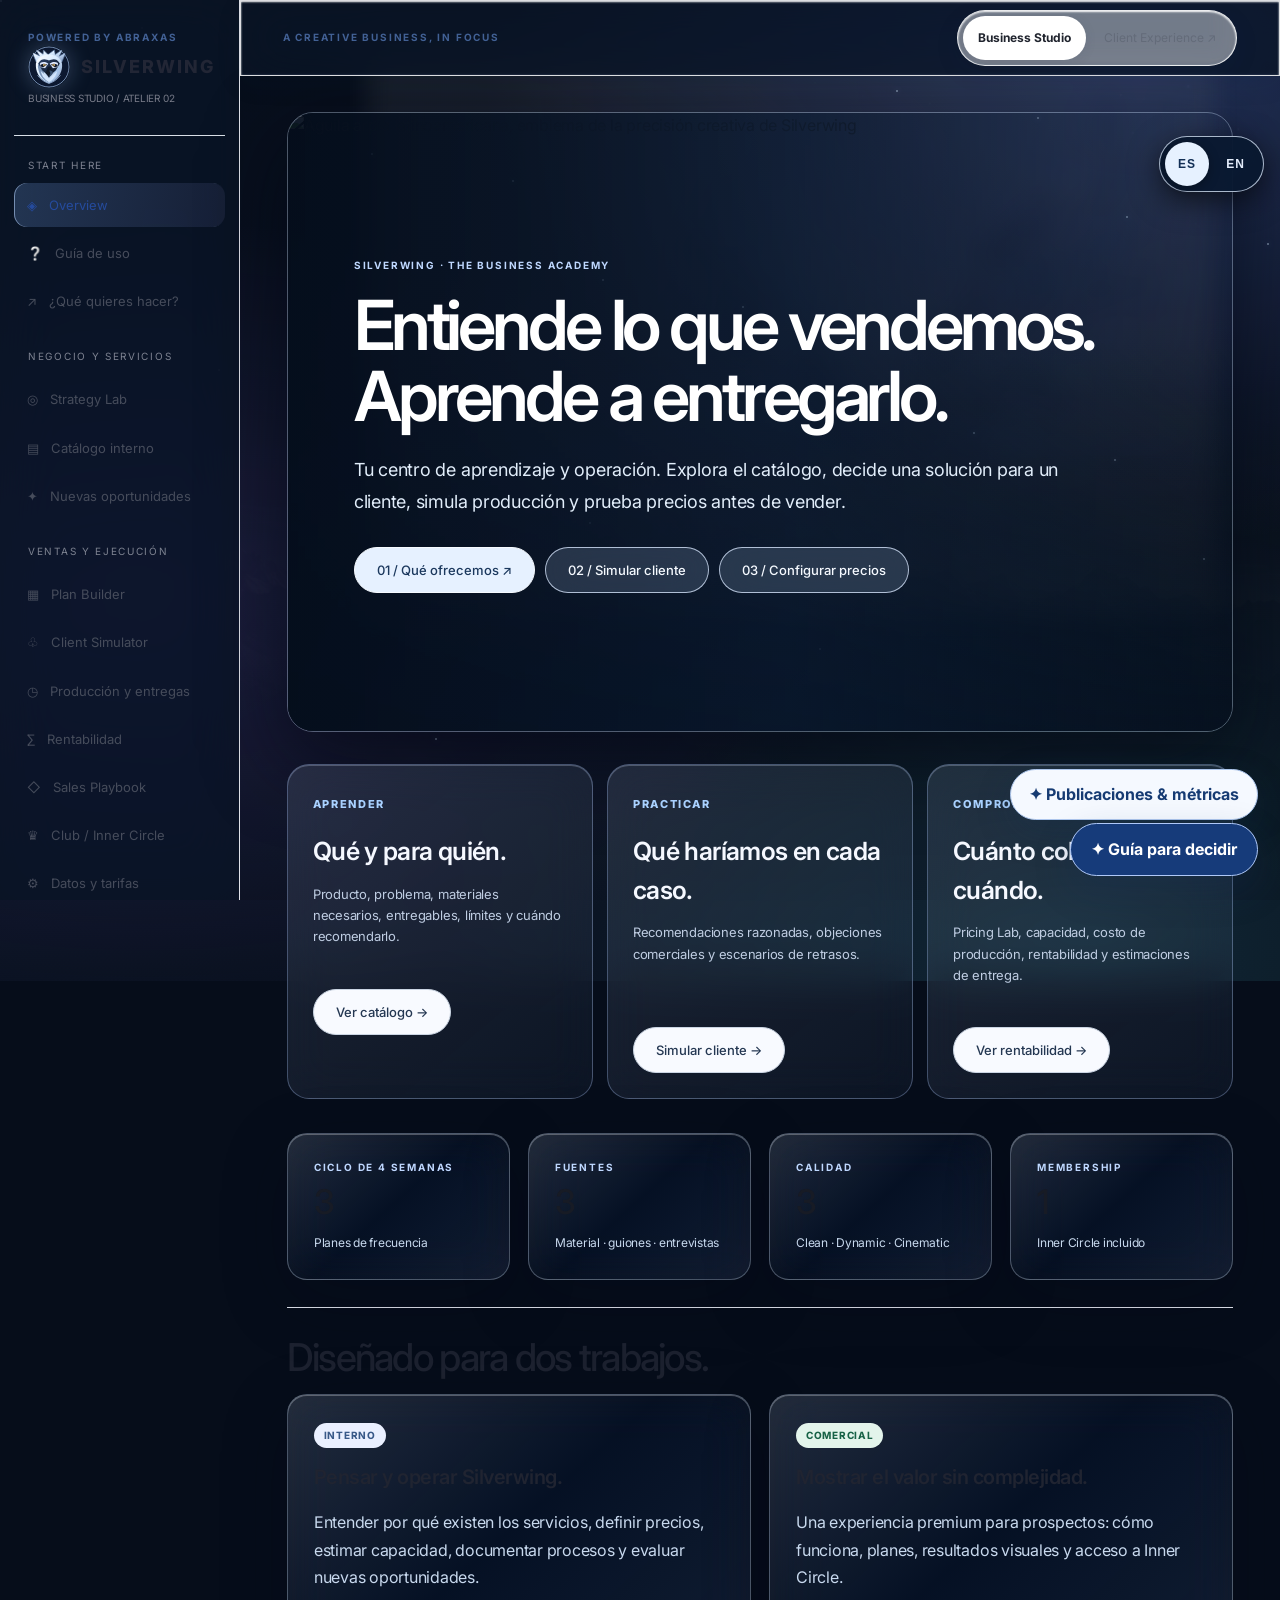
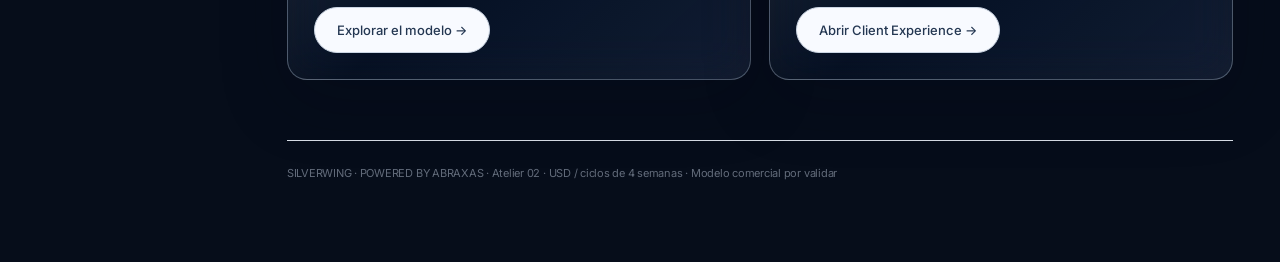
==== commit eb68ab90: "Add persistent ES/EN language switch, improved text contrast and keyboard focus across app" ====
--- a/index.html
+++ b/index.html
@@ -94,7 +94,7 @@
 <div class="sw-price-lab-grid" id="sw-price-lab-grid"></div>
 <div class="sw-price-lab-tools"><label>Escenario de captura<select id="sw-price-source"><option value="own">You Record · incluido</option><option value="guided">We Plan · +$500 inicial</option><option value="interview">We Interview · +$1,000 inicial</option></select></label><label>Acabado<select id="sw-price-style"><option value="clean">Clean · incluido</option><option value="dynamic">Dynamic · +$199 inicial</option><option value="cinematic">Cinematic · +$399 inicial</option></select></label></div>
 <div id="sw-price-bundle" class="sw-price-bundle"></div>
-<div class="sw-price-actions"><button type="button" class="btn secondary" id="sw-public-catalog-export">Descargar catálogo para revisión pública</button><button type="button" class="btn ghost" id="sw-public-view">Ver la web comercial actual ↗</button></div>
+<div class="sw-publish-explanation" role="note"><strong>Publicar precios en la web comercial</strong><p>1. Comprueba el margen en Rentabilidad. 2. Ajusta las tarifas aquí y descarga <code>catalog.json</code>. 3. Abre el archivo de catálogo en GitHub, reemplaza su contenido por el JSON exportado y confirma el cambio. La web comercial leerá automáticamente el catálogo aprobado. Esta beta no dispone aún de autorización segura para hacer el commit desde el navegador.</p><a href="https://github.com/LordJeferies/silverwing-public/edit/main/catalog.json" rel="noopener noreferrer" target="_blank" class="btn secondary">Abrir catálogo público en GitHub ↗</a><p>Solo se publican precios y descripciones comerciales; no compartas exportaciones completas de Studio con costos internos.</p></div><div class="sw-price-actions"><button type="button" class="btn secondary" id="sw-public-catalog-export">Descargar catálogo para revisión pública</button><button type="button" class="btn ghost" id="sw-public-view">Ver la web comercial actual ↗</button></div>
 <p class="sw-price-caveat">El archivo de exportación incluye solo nombres, precios, entregables y límites comerciales: no contiene costos ni notas internas. Descargarlo NO actualiza la web pública. Para sincronizar de verdad necesitaremos un proceso de aprobación y publicación a GitHub, evitando que cambios provisionales se hagan públicos por error.</p></div><div class="divider"></div><h2>Tu copia de trabajo.</h2><p>Los datos se guardan en este dispositivo. La exportación incluye tus costos y notas internas.</p><div class="actions"><button class="btn" onclick="exportData()">Exportar datos JSON</button><label class="btn secondary">Importar copia JSON<input type="file" accept="application/json,.json" id="importData" class="sr-only"></label><a class="btn secondary" href="commercial.html" target="_blank" rel="noopener">Abrir archivo comercial ↗</a><button class="material-toggle" onclick="toggleMaterial()">Alternar vidrio / sólido</button></div><p id="dataMessage" role="status"></p><div class="notice">Permisos: este estudio es local o de acceso privado en Sites. No hay cuentas de equipo, roles ni aprobación remota. commercial.html no contiene costos, notas ni acceso al estudio; el enlace alojado sigue siendo privado hasta que se publique por separado.</div></section>
 <section id="journal" class="section internal"><div class="eyebrow">Decision Journal</div><h1>Decidir. Medir.<br>Aprender.</h1><p class="lead">Conserva por qué cambiaste una oferta y qué ocurrió al probarla.</p><form id="journalForm" class="card"><label class="field">Decisión o hipótesis<textarea id="decision" maxlength="2000" required placeholder="Ej. Validar el margen de 64 piezas a $999"></textarea></label><label class="field">Qué vamos a medir<input id="measure" maxlength="300" required placeholder="Horas reales, revisiones, renovación"></label><div class="actions"><button class="btn">Registrar decisión</button></div></form><div id="journalList"></div></section><section id="clientLanding" class="section client-page"><div class="cinema-hero" id="cinema-root"><img class="scene-bg" src="assets/landscape.jpg" alt="Paisaje conceptual de montañas plateadas entre niebla azul, creado para Silverwing"><div class="scene-shade"></div><div class="cinema-copy"><div class="eyebrow">From expertise to everywhere</div><h1>Your expertise.<br>Everywhere.</h1><p class="lead">Convertimos lo que sabes en contenido que merece ser visto. Dirección editorial, producción y un motor creativo que trabaja alrededor de tu tiempo.</p><div class="scene-controls" aria-label="Escenas visuales"><button data-scene="0" aria-pressed="true" onclick="sceneSelect(0)">01 / Perspective</button><button data-scene="1" aria-pressed="false" onclick="sceneSelect(1)">02 / Craft</button><button data-scene="2" aria-pressed="false" onclick="sceneSelect(2)">03 / Freedom</button></div></div><aside class="cinema-offer"><div class="from">Desde</div><div class="price">$399<span> / ciclo</span></div><p>12 piezas / 4 semanas.<br>Elige tu presencia.<br>Inner Circle incluido.</p><button class="btn" onclick="clientGo('clientPlans')">Construir mi plan →</button><div class="cinema-tools"><button data-particles aria-pressed="true" onclick="toggleParticles()">Partículas</button><button onclick="toggleMaterial()">Vidrio / sólido</button></div></aside></div><div class="hero atelier-hero"><img class="art" src="assets/silverwing-hero.jpg" alt="Alas abstractas en vidrio y plata, arte conceptual de Silverwing"><div class="eyebrow">SILVERWING • POWERED BY ABRAXAS</div><h1>Your expertise.<br>Everywhere.</h1><p class="lead">Turn what you know into a consistent stream of Reels, carousels and creative content. You focus on your profession. We make your ideas worth sharing.</p><div class="actions"><button class="btn" onclick="clientGo('clientPlans')">Explore plans →</button><button class="btn secondary" onclick="clientGo('clientHow')">How it works</button></div></div><div class="editorial"><h2>Una fuente.<br>Un sistema completo.</h2><p class="muted">Así transformamos conocimiento en piezas de contenido. Cada etapa tiene un responsable y un punto de aprobación.</p></div><div class="pipeline" aria-label="Proceso: conocimiento, dirección editorial, producción, aprobación y entrega"><article><b>01</b><h3>Tu conocimiento</h3><p>Material existente, guiones o hasta 2 entrevistas remotas.</p></article><article><b>02</b><h3>Dirección editorial</h3><p>Temas, hooks y formatos. El experto valida cada afirmación.</p></article><article><b>03</b><h3>Motor creativo</h3><p>Reels, carouseles y visuales. Revisión humana de edición e IA.</p></article><article><b>04</b><h3>Tu aprobación</h3><p>Lotes semanales listos para publicar. Una ronda consolidada.</p></article></div><div class="kpi-strip" style="margin-top:28px"><span>◎ Strategy-led content</span><span>✦ AI-assisted creativity</span><span>◷ Consistent delivery</span><span>♛ Inner Circle membership</span></div><div class="divider"></div><h2>One knowledge source.<br>Many ways to show up.</h2><div class="grid"><div class="card"><div class="metric">01</div><h3>Reels & short videos</h3><p class="muted">Clips that communicate ideas clearly, with professional captions and intentional editing.</p></div><div class="card"><div class="metric">02</div><h3>Carousels & visual explainers</h3><p class="muted">Complex topics turned into simple, useful visual stories.</p></div><div class="card"><div class="metric">03</div><h3>Creative AI visuals</h3><p class="muted">Brand-aligned imagery, animations and relevant visual storytelling when new recordings aren't available.</p></div></div><div class="editorial"><h2>El detalle<br>hace la diferencia.</h2><p class="muted">Tres niveles de tratamiento. Ejemplos tipográficos demostrativos; no son trabajos de clientes ni videos renderizados.</p></div><div class="grid"><article class="specimen"><div class="specimen-preview"><span class="demo">DEMO / CLEAN</span><b>Ideas que<br>se entienden.</b><span class="marker">Tu conocimiento, con claridad.</span></div><h3>Clean.</h3><p>Subtítulos, identidad y ritmo profesional.</p><small>Incluido en todas las piezas.</small></article><article class="specimen"><div class="specimen-preview dynamic"><span class="demo">DEMO / DYNAMIC</span><b>Una idea.<br>Más energía.</b><span class="marker">Motion, ritmo y B-roll.</span></div><h3>Dynamic.</h3><p>Motion, edición con mayor ritmo y B-roll.</p><small>+$199 · 4 Reels seleccionados.</small></article><article class="specimen"><div class="specimen-preview cinematic"><span class="demo">DEMO / CINEMATIC</span><b>Un acabado<br>distintivo.</b><span class="marker">X-roll y diseño sonoro.</span></div><h3>Cinematic.</h3><p>X-roll avanzado, efectos y diseño sonoro.</p><small>+$399 · 4 Reels seleccionados.</small></article></div><div class="actions"><button class="btn" onclick="clientGo('clientPlans')">Construir mi plan →</button></div></section>
 <section id="clientHow" class="section client-page"><div class="eyebrow">Effortless by design</div><h1>You bring the expertise.<br>We do the creative work.</h1><p class="lead">A simple system built for busy professionals, entrepreneurs and experts.</p><div class="grid"><div class="card"><span class="tag">01 / Upload</span><h3>Already have content?</h3><p class="muted">Send videos, podcasts, interviews, photos or existing assets. We turn them into publishable content.</p></div><div class="card"><span class="tag">02 / Guided</span><h3>Need ideas?</h3><p class="muted">We develop topics, hooks and scripts so you can record without planning everything yourself.</p></div><div class="card"><span class="tag">03 / Interview</span><h3>Have no time to create?</h3><p class="muted">Join a guided remote interview. We ask the questions and transform your answers into content.</p></div></div><div class="divider"></div><h2>What happens after you subscribe?</h2><div class="timeline"><div class="card"><h3>01 Discover</h3><p class="muted small">We learn your expertise, goals and preferred voice.</p></div><div class="card"><h3>02 Plan</h3><p class="muted small">We identify themes, formats and source material.</p></div><div class="card"><h3>03 Create</h3><p class="muted small">Our team edits, designs and checks the content.</p></div><div class="card"><h3>04 Deliver</h3><p class="muted small">You review and receive content in regular batches.</p></div></div><div class="actions"><button class="btn" onclick="clientGo('clientPlans')">Choose your plan</button></div></section>
@@ -347,7 +347,7 @@
 .sw-price-lab .sw-price-caveat{font-size:12px;margin-top:20px;border-left:3px solid #7a9bd5;padding-left:12px}
 @media(max-width:830px){.sw-price-lab-grid{grid-template-columns:1fr}.sw-price-lab-tools{grid-template-columns:1fr}}
 </style><script id="sw-price-lab-script">
-(()=>{'use strict';const root=document.getElementById('sw-price-lab'),form=document.getElementById('tariffForm');if(!root||!form)return;const q=s=>root.querySelector(s);const price=(g,id)=>{const field=form.elements.namedItem(g+'.'+id);const n=Number(field?.value);return Number.isFinite(n)&&n>=0&&n<=100000?n:null};const fmt=n=>n===null?'Revisar':new Intl.NumberFormat('en-US',{style:'currency',currency:'USD',maximumFractionDigits:2}).format(n);function render(){const wrap=q('#sw-price-lab-grid');wrap.replaceChildren();for(const [id,p] of Object.entries(PLAN)){const v=price('plan',id),delta=v===null?null:v-p.price,unit=v===null?null:v/p.total,box=document.createElement('article'),title=document.createElement('strong'),big=document.createElement('span'),desc=document.createElement('small');title.textContent=p.name;big.textContent=fmt(v);desc.textContent=p.total+' piezas · '+fmt(unit)+' / pieza. Cambio vs. guardado: '+(delta===null?'Revisar':(delta>=0?'+':'')+fmt(delta));box.append(title,big,desc);wrap.append(box)}const src=q('#sw-price-source').value,sty=q('#sw-price-style').value;const add=price('source',src),extra=price('style',sty);const out=q('#sw-price-bundle');const all=Object.entries(PLAN).map(([id,p])=>({name:p.name,amount:price('plan',id)}));out.replaceChildren();for(const row of all){const div=document.createElement('div');div.textContent=row.name+': '+(row.amount===null||add===null||extra===null?'Revisar tarifas':fmt(row.amount+add+extra))+' / 4 semanas';out.append(div)}}form.addEventListener('input',render);q('#sw-price-source').addEventListener('change',render);q('#sw-price-style').addEventListener('change',render);q('#sw-public-view').addEventListener('click',()=>window.open('https://lordjeferies.github.io/silverwing-public/','_blank','noopener,noreferrer'));q('#sw-public-catalog-export').addEventListener('click',()=>{const catalog={version:1,period:'4-weeks',currency:'USD',note:'Propuesta comercial sujeta a validación y aprobación. No incluye información interna.',plans:{},sources:{},styles:{}};for(const [id,p]of Object.entries(PLAN)){const amount=price('plan',id);if(amount===null)return alert('Revisa precios antes de exportar');catalog.plans[id]={name:p.name,price:amount,pieces:p.total,frequency:p.frequency}}for(const [id,x]of Object.entries(SOURCE)){const amount=price('source',id);if(amount===null)return alert('Revisa precios antes de exportar');catalog.sources[id]={name:x.name,price:amount,description:x.description}}for(const [id,x]of Object.entries(STYLE)){const amount=price('style',id);if(amount===null)return alert('Revisa precios antes de exportar');catalog.styles[id]={name:x.name,price:amount,description:x.description}}catalog.innerCircle='Included with active content plan; benefits subject to availability';const blob=new Blob([JSON.stringify(catalog,null,2)],{type:'application/json'}),url=URL.createObjectURL(blob),a=document.createElement('a');a.href=url;a.download='silverwing-public-catalog-review.json';a.click();setTimeout(()=>URL.revokeObjectURL(url),1000)});render()})();
+(()=>{'use strict';const root=document.getElementById('sw-price-lab'),form=document.getElementById('tariffForm');if(!root||!form)return;const q=s=>root.querySelector(s);const price=(g,id)=>{const field=form.elements.namedItem(g+'.'+id);const n=Number(field?.value);return Number.isFinite(n)&&n>=0&&n<=100000?n:null};const fmt=n=>n===null?'Revisar':new Intl.NumberFormat('en-US',{style:'currency',currency:'USD',maximumFractionDigits:2}).format(n);function render(){const wrap=q('#sw-price-lab-grid');wrap.replaceChildren();for(const [id,p] of Object.entries(PLAN)){const v=price('plan',id),delta=v===null?null:v-p.price,unit=v===null?null:v/p.total,box=document.createElement('article'),title=document.createElement('strong'),big=document.createElement('span'),desc=document.createElement('small');title.textContent=p.name;big.textContent=fmt(v);desc.textContent=p.total+' piezas · '+fmt(unit)+' / pieza. Cambio vs. guardado: '+(delta===null?'Revisar':(delta>=0?'+':'')+fmt(delta));box.append(title,big,desc);wrap.append(box)}const src=q('#sw-price-source').value,sty=q('#sw-price-style').value;const add=price('source',src),extra=price('style',sty);const out=q('#sw-price-bundle');const all=Object.entries(PLAN).map(([id,p])=>({name:p.name,amount:price('plan',id)}));out.replaceChildren();for(const row of all){const div=document.createElement('div');div.textContent=row.name+': '+(row.amount===null||add===null||extra===null?'Revisar tarifas':fmt(row.amount+add+extra))+' / 4 semanas';out.append(div)}}form.addEventListener('input',render);q('#sw-price-source').addEventListener('change',render);q('#sw-price-style').addEventListener('change',render);q('#sw-public-view').addEventListener('click',()=>window.open('https://lordjeferies.github.io/silverwing-public/','_blank','noopener,noreferrer'));q('#sw-public-catalog-export').addEventListener('click',()=>{const catalog={version:1,status:'approved',period:'4-weeks',currency:'USD',note:'Propuesta comercial sujeta a validación y aprobación. No incluye información interna.',plans:{},sources:{},styles:{}};for(const [id,p]of Object.entries(PLAN)){const amount=price('plan',id);if(amount===null)return alert('Revisa precios antes de exportar');catalog.plans[id]={name:p.name,price:amount,pieces:p.total,frequency:p.frequency}}for(const [id,x]of Object.entries(SOURCE)){const amount=price('source',id);if(amount===null)return alert('Revisa precios antes de exportar');catalog.sources[id]={name:x.name,price:amount,description:x.description}}for(const [id,x]of Object.entries(STYLE)){const amount=price('style',id);if(amount===null)return alert('Revisa precios antes de exportar');catalog.styles[id]={name:x.name,price:amount,description:x.description}}catalog.innerCircle='Included with active content plan; benefits subject to availability';const blob=new Blob([JSON.stringify(catalog,null,2)],{type:'application/json'}),url=URL.createObjectURL(blob),a=document.createElement('a');a.href=url;a.download='catalog.json';a.click();setTimeout(()=>URL.revokeObjectURL(url),1000)});render()})();
 </script><style id="sw-system-2026-v2">
 :root{--sw-glass-bg:linear-gradient(138deg,rgba(222,237,255,.14),rgba(74,104,160,.045) 48%,rgba(154,186,245,.095));--sw-glass-stroke:rgba(218,234,255,.30);--sw-glass-shadow:0 20px 65px rgba(0,6,24,.25),inset 0 1px 0 rgba(255,255,255,.27)}
 body{background:#060d1a!important;background-attachment:fixed!important}
@@ -416,4 +416,34 @@
 @media(prefers-reduced-motion:reduce){.sw-studio-hero .btn,.nav button{transition:none}}
 </style><button id="sw-studio-install" type="button" hidden style="position:fixed;z-index:320;bottom:19px;left:19px;border-radius:99px;padding:13px 20px;color:#173555;background:#e5f2ff;border:1px solid #fff;box-shadow:0 12px 36px #0008">Instalar Studio ↗</button><script id="sw-studio-pwa">
 (()=>{'use strict';if('serviceWorker'in navigator&&location.protocol==='https:')addEventListener('load',()=>navigator.serviceWorker.register('./sw.js',{scope:'./'}).catch(()=>{}));let pending=null;const b=document.getElementById('sw-studio-install');addEventListener('beforeinstallprompt',e=>{e.preventDefault();pending=e;b.hidden=false});b.addEventListener('click',async()=>{if(!pending)return;const p=pending;pending=null;b.hidden=true;await p.prompt()});addEventListener('appinstalled',()=>b.hidden=true)})();
-</script></body></html>
+</script><style>.sw-publish-explanation{margin:22px 0;padding:23px;background:#e0ecfd;border:1px solid #b6cbea;border-radius:18px;color:#19395d}.sw-publish-explanation strong{font-size:18px}.sw-publish-explanation p{font-size:13px;color:#395c84!important;max-width:850px}.sw-publish-explanation .btn{display:inline-flex;margin:12px 0;background:#2d5d9d!important;color:white!important;border-color:#2d5d9d!important}</style><style id="sw-contrast-language-2026">
+/* Accessibility layer: text remains legible over cinematic imagery and translucent panels. */
+:root{color-scheme:dark}
+.sw-language-switch{position:fixed;right:16px;top:136px;z-index:550;display:flex;gap:4px;border:1px solid rgba(225,238,255,.75);border-radius:999px;padding:5px;background:rgba(9,24,47,.92);backdrop-filter:blur(24px) saturate(150%);-webkit-backdrop-filter:blur(24px) saturate(150%);box-shadow:0 8px 30px #0009}
+.sw-language-switch button{appearance:none;background:transparent;border:0;border-radius:999px;padding:9px 13px;color:#e3ecfa;font:700 12px/1.2 -apple-system,BlinkMacSystemFont,'Segoe UI',sans-serif;letter-spacing:.09em;cursor:pointer}
+.sw-language-switch button.active,.sw-language-switch button[aria-pressed=true]{background:#e6f1ff;color:#122f56;box-shadow:0 3px 12px #0005}
+.sw-language-switch button:focus-visible{outline:3px solid #f1bf63;outline-offset:2px}
+body .client-page .sw-kicker,body .client-page .eyebrow,body:not(.clientmode) .internal .eyebrow{color:#bfd8ff!important}
+.clientmode .section h1,.clientmode .section h2,.clientmode .section h3{color:#f7faff}
+.clientmode .section .muted,.clientmode .section .small,.clientmode .section .caption{color:#c9d7ec}
+.clientmode .sw-circle-dashboard,.clientmode .sw-circle-dashboard h3,.clientmode .sw-circle-dashboard h4{color:#193b66!important}
+.clientmode .sw-circle-dashboard p,.clientmode .sw-circle-dashboard small,.clientmode .sw-circle-dashboard span{color:#405d80}
+.clientmode .sw-circle-dashboard .sw-circle-stats strong,.clientmode .sw-circle-dashboard .sw-circle-metrics strong{color:#1d477b}
+.clientmode #clientClub .notice{background:rgba(232,240,255,.15);color:#e4edfb;border:1px solid #c0d7f85e}
+.clientmode #clientPlans .choice,.clientmode #clientPlans .plan,.clientmode #clientPlans .summary{color:#f4f8ff}
+.clientmode #clientPlans .choice .sub,.clientmode #clientPlans .plan small{color:#d2dff2!important}
+.clientmode #clientPlans input,.clientmode #clientPlans select{accent-color:#9ec5ff}
+body:not(.clientmode) .internal .sw-coach,body:not(.clientmode) .internal .sw-price-lab{color:#1a385e!important}
+body:not(.clientmode) .internal .sw-coach h2,body:not(.clientmode) .internal .sw-coach h3,body:not(.clientmode) .internal .sw-price-lab h2,body:not(.clientmode) .internal .sw-price-lab h3{color:#18395f!important}
+body:not(.clientmode) .internal .sw-coach p,body:not(.clientmode) .internal .sw-price-lab p,body:not(.clientmode) .internal .sw-coach small{color:#405c7e!important}
+body:not(.clientmode) .internal .sw-coach .eyebrow,body:not(.clientmode) .internal .sw-price-lab .eyebrow{color:#31598d!important}
+body:not(.clientmode) .internal .sw-price-lab input,body:not(.clientmode) .internal .sw-price-lab select,body:not(.clientmode) .internal .sw-coach input,body:not(.clientmode) .internal .sw-coach select{color:#163b65!important;background:#fff!important;border-color:#829fc5!important}
+body:not(.clientmode) .internal #settings .sw-publish-explanation,body:not(.clientmode) .internal #settings .sw-publish-explanation p{color:#1d446f!important}
+body:not(.clientmode) .internal .card .muted,body:not(.clientmode) .internal .card .small{color:#c8d9ee!important}
+body:not(.clientmode) .internal .sw-coach-results .notice{color:#375677!important}
+a:focus-visible,button:focus-visible,input:focus-visible,select:focus-visible,textarea:focus-visible{outline:3px solid #f4ba68!important;outline-offset:3px}
+body button[disabled]{opacity:.55}
+@media(max-width:720px){.sw-language-switch{top:auto;right:12px;bottom:12px;padding:4px}.sw-language-switch button{padding:9px 12px}body .sw-film-controls{padding-bottom:15px}}
+@media(prefers-reduced-transparency:reduce){.sw-language-switch{background:#101f36;backdrop-filter:none}}
+@media print{.sw-language-switch{display:none!important}}
+</style><script defer src="i18n.js"></script></body></html>
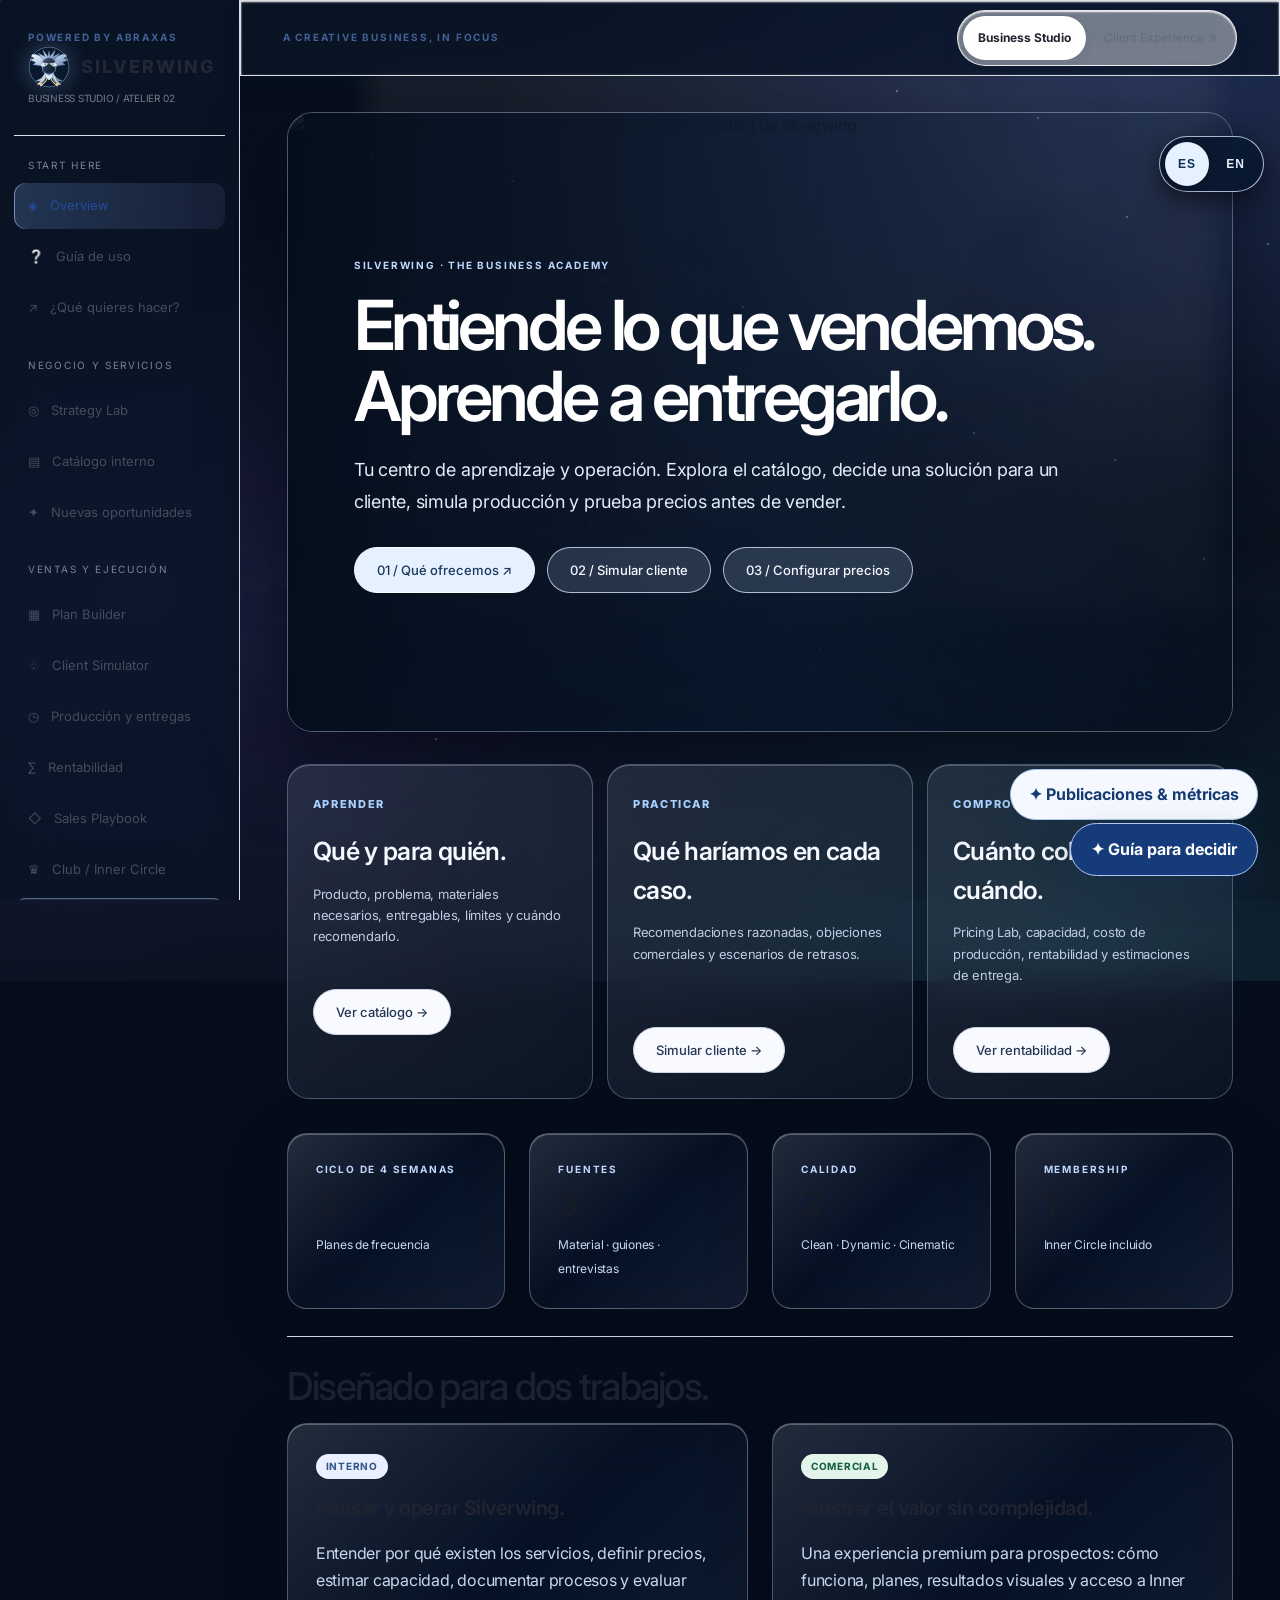
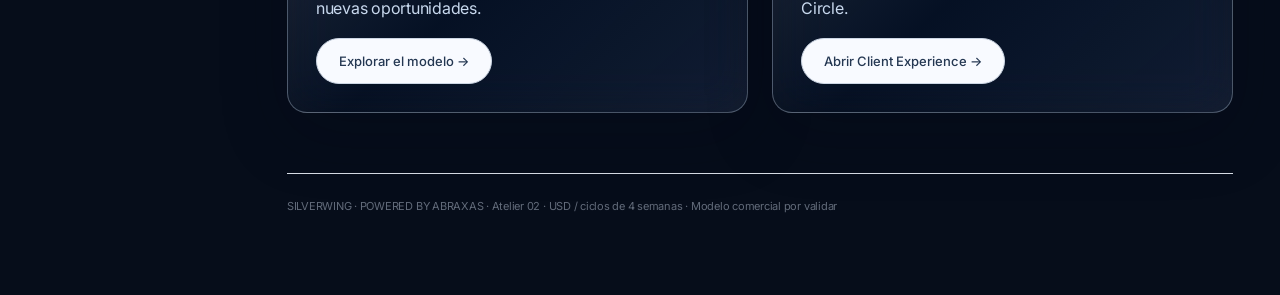
==== commit dd7311f4: "Apply Apple HIG touch spacing and legibility, refine headers/menu, add Inner Circle standalone navig" ====
--- a/index.html
+++ b/index.html
@@ -62,7 +62,7 @@
 @media(prefers-reduced-motion:reduce){.particle-field{display:none}.scene-bg{transition:none!important}}
 @media(prefers-reduced-transparency:reduce),(prefers-contrast:more){.clientmode .glass-controls,.cinema-offer{background:#172333!important;backdrop-filter:none!important;-webkit-backdrop-filter:none!important}}
 @media print{.cinema-hero,.ambient-texture,.particle-field{display:none!important}.clientmode .card{background:#fff!important}.clientmode .notice{background:#fff!important}.clientmode .summary-line{border-color:#999!important}}
-.top.glass-controls{position:sticky;top:0}.client-subnav.glass-controls{position:sticky;top:76px}@media(max-width:800px){.cinema-offer .price{font-size:34px;white-space:nowrap}.cinema-offer .price span{font-size:10px}}</style><link rel="manifest" href="manifest.webmanifest"><link rel="icon" type="image/svg+xml" href="assets/silverwing-harpy-mark.svg"><link rel="apple-touch-icon" href="assets/icon-192.png"><meta name="theme-color" content="#07111f"><meta name="apple-mobile-web-app-capable" content="yes"><meta name="apple-mobile-web-app-title" content="SW Studio"></head><body class="optics-on"><a class="skip" href="#main-content">Saltar al contenido</a><div id="toast" class="toast" role="status" aria-live="polite"></div><div class="shell"><aside class="sidebar" id="studio-sidebar" aria-label="Módulos internos"><div class="brand"><div class="eyebrow">Powered by Abraxas</div><strong class="sw-operator-brand"><img src="assets/silverwing-harpy-mark.svg" width="42" height="42" alt="Emblema águila arpía Silverwing"> SILVERWING</strong><p>BUSINESS STUDIO / ATELIER 02</p></div><div class="nav-group">Start here</div><nav class="nav" id="nav"><button class="active" data-target="home">◈ &nbsp; Overview</button><button data-target="help">❔ &nbsp; Guía de uso</button><button data-target="questions">↗ &nbsp; ¿Qué quieres hacer?</button><div class="nav-group">Negocio y servicios</div><button data-target="strategy">◎ &nbsp; Strategy Lab</button><button data-target="services">▤ &nbsp; Catálogo interno</button><button data-target="innovation">✦ &nbsp; Nuevas oportunidades</button><div class="nav-group">Ventas y ejecución</div><button data-target="builder">▦ &nbsp; Plan Builder</button><button data-target="scenarios">♧ &nbsp; Client Simulator</button><button data-target="operations">◷ &nbsp; Producción y entregas</button><button data-target="finance">∑ &nbsp; Rentabilidad</button><button data-target="sales">◇ &nbsp; Sales Playbook</button><button data-target="club">♛ &nbsp; Club / Inner Circle</button><button data-target="settings">⚙ &nbsp; Datos y tarifas</button><button data-target="journal">◌ &nbsp; Decision Journal</button><button data-target="proposal">▧ &nbsp; Propuesta generada</button></nav></aside><main class="main" id="main-content" tabindex="-1"><header class="top glass-controls"><div class="logo-mobile">SILVERWING</div><button class="mobile-nav" id="menuToggle" aria-expanded="false" aria-controls="studio-sidebar" onclick="toggleMenu()">☰ Secciones</button><div class="eyebrow internal">A creative business, in focus</div><div class="mode glass-controls"><button class="active" id="internalBtn" onclick="setMode('internal')">Business Studio</button><button id="clientBtn" onclick="setMode('client')">Client Experience ↗</button></div></header><div class="client-subnav" id="clientSubnav" aria-label="Client site navigation"><strong>Silverwing / Inner Circle</strong><button onclick="clientGo('clientLanding')">Overview</button><button onclick="clientGo('clientHow')">How it works</button><button onclick="clientGo('clientPlans')">Explore plans</button><button onclick="clientGo('clientClub')">Inner Circle</button></div><div class="content">
+.top.glass-controls{position:sticky;top:0}.client-subnav.glass-controls{position:sticky;top:76px}@media(max-width:800px){.cinema-offer .price{font-size:34px;white-space:nowrap}.cinema-offer .price span{font-size:10px}}</style><link rel="manifest" href="manifest.webmanifest"><link rel="icon" type="image/svg+xml" href="assets/silverwing-harpy-mark.svg"><link rel="apple-touch-icon" href="assets/icon-192.png"><meta name="theme-color" content="#07111f"><meta name="apple-mobile-web-app-capable" content="yes"><meta name="apple-mobile-web-app-title" content="SW Studio"></head><body class="optics-on"><a class="skip" href="#main-content">Saltar al contenido</a><div id="toast" class="toast" role="status" aria-live="polite"></div><div class="shell"><aside class="sidebar" id="studio-sidebar" aria-label="Módulos internos"><div class="brand"><div class="eyebrow">Powered by Abraxas</div><strong class="sw-operator-brand"><img src="assets/silverwing-harpy-mark.svg" width="42" height="42" alt="Emblema águila arpía Silverwing"> SILVERWING</strong><p>BUSINESS STUDIO / ATELIER 02</p></div><div class="nav-group">Start here</div><nav class="nav" id="nav"><button class="active" data-target="home">◈ &nbsp; Overview</button><button data-target="help">❔ &nbsp; Guía de uso</button><button data-target="questions">↗ &nbsp; ¿Qué quieres hacer?</button><div class="nav-group">Negocio y servicios</div><button data-target="strategy">◎ &nbsp; Strategy Lab</button><button data-target="services">▤ &nbsp; Catálogo interno</button><button data-target="innovation">✦ &nbsp; Nuevas oportunidades</button><div class="nav-group">Ventas y ejecución</div><button data-target="builder">▦ &nbsp; Plan Builder</button><button data-target="scenarios">♧ &nbsp; Client Simulator</button><button data-target="operations">◷ &nbsp; Producción y entregas</button><button data-target="finance">∑ &nbsp; Rentabilidad</button><button data-target="sales">◇ &nbsp; Sales Playbook</button><button data-target="club">♛ &nbsp; Club / Inner Circle</button><a class="sw-studio-inner-link" href="https://lordjeferies.github.io/silverwing-public/inner-circle.html" target="_blank" rel="noopener noreferrer">↗ &nbsp; Inner Circle público</a><button data-target="settings">⚙ &nbsp; Datos y tarifas</button><button data-target="journal">◌ &nbsp; Decision Journal</button><button data-target="proposal">▧ &nbsp; Propuesta generada</button></nav></aside><main class="main" id="main-content" tabindex="-1"><header class="top glass-controls"><div class="logo-mobile">SILVERWING</div><button class="mobile-nav" id="menuToggle" aria-expanded="false" aria-controls="studio-sidebar" onclick="toggleMenu()">☰ Secciones</button><div class="eyebrow internal">A creative business, in focus</div><div class="mode glass-controls"><button class="active" id="internalBtn" onclick="setMode('internal')">Business Studio</button><button id="clientBtn" onclick="setMode('client')">Client Experience ↗</button></div></header><div class="client-subnav" id="clientSubnav" aria-label="Client site navigation"><strong>Silverwing / Inner Circle</strong><button onclick="clientGo('clientLanding')">Overview</button><button onclick="clientGo('clientHow')">How it works</button><button onclick="clientGo('clientPlans')">Explore plans</button><button onclick="clientGo('clientClub')">Inner Circle</button></div><div class="content">
 <section id="home" class="section internal active"><div class="sw-studio-hero"><img src="https://lordjeferies.github.io/silverwing-public/assets/harpy-eagle-cinema.png" alt="Águila arpía latinoamericana, emblema de la precisión creativa de Silverwing" fetchpriority="high"><div class="sw-studio-hero-veil"></div><div class="sw-studio-hero-copy"><span class="eyebrow">SILVERWING · THE BUSINESS ACADEMY</span><h1>Entiende lo que vendemos. Aprende a entregarlo.</h1><p>Tu centro de aprendizaje y operación. Explora el catálogo, decide una solución para un cliente, simula producción y prueba precios antes de vender.</p><div class="actions"><button class="btn" onclick="go('services')">01 / Qué ofrecemos ↗</button><button class="btn secondary" onclick="go('scenarios')">02 / Simular cliente</button><button class="btn secondary" onclick="go('settings')">03 / Configurar precios</button></div></div></div>
 <div class="sw-studio-learning-map"><article><span>APRENDER</span><h3>Qué y para quién.</h3><p>Producto, problema, materiales necesarios, entregables, límites y cuándo recomendarlo.</p><button onclick="go('services')" class="btn secondary">Ver catálogo →</button></article><article><span>PRACTICAR</span><h3>Qué haríamos en cada caso.</h3><p>Recomendaciones razonadas, objeciones comerciales y escenarios de retrasos.</p><button onclick="go('scenarios')" class="btn secondary">Simular cliente →</button></article><article><span>COMPROBAR</span><h3>Cuánto cobramos y cuándo.</h3><p>Pricing Lab, capacidad, costo de producción, rentabilidad y estimaciones de entrega.</p><button onclick="go('finance')" class="btn secondary">Ver rentabilidad →</button></article></div><div class="grid four"><div class="card"><div class="eyebrow">Ciclo de 4 semanas</div><div class="metric">3</div><span class="muted small">Planes de frecuencia</span></div><div class="card"><div class="eyebrow">Fuentes</div><div class="metric">3</div><span class="muted small">Material · guiones · entrevistas</span></div><div class="card"><div class="eyebrow">Calidad</div><div class="metric">3</div><span class="muted small">Clean · Dynamic · Cinematic</span></div><div class="card"><div class="eyebrow">Membership</div><div class="metric">1</div><span class="muted small">Inner Circle incluido</span></div></div><div class="divider"></div><h2>Diseñado para dos trabajos.</h2><div class="grid two"><div class="card"><span class="tag">Interno</span><h3 style="margin-top:14px">Pensar y operar Silverwing.</h3><p class="muted">Entender por qué existen los servicios, definir precios, estimar capacidad, documentar procesos y evaluar nuevas oportunidades.</p><button class="btn secondary" onclick="go('strategy')">Explorar el modelo →</button></div><div class="card"><span class="tag good">Comercial</span><h3 style="margin-top:14px">Mostrar el valor sin complejidad.</h3><p class="muted">Una experiencia premium para prospectos: cómo funciona, planes, resultados visuales y acceso a Inner Circle.</p><button class="btn secondary" onclick="setMode('client')">Abrir Client Experience →</button></div></div></section>
 <section id="help" class="section internal"><div class="eyebrow">Getting started</div><h1>Cómo usar esta herramienta.</h1><p class="lead">El estudio guarda tus datos en este navegador. La experiencia comercial tiene un archivo separado sin información operativa. Cada módulo responde una pregunta específica.</p><div class="steps"><div class="step"><span>1</span><div><h3>Comienza por Strategy Lab</h3><p class="muted">Lee las hipótesis y criterios que justifican la estructura del negocio. Revisa qué está validado y qué falta comprobar.</p><button class="btn ghost" onclick="go('strategy')">Abrir estrategia</button></div></div><div class="step"><span>2</span><div><h3>Consulta el Catálogo interno</h3><p class="muted">Cada producto indica problema, lógica, entregable, fuentes y límites. Úsalo para alinear a todo el equipo.</p><button class="btn ghost" onclick="go('services')">Ver servicios</button></div></div><div class="step"><span>3</span><div><h3>Arma un plan y simula un cliente</h3><p class="muted">Selecciona frecuencia, método de creación y estilo. El precio y la propuesta se actualizan automáticamente.</p><button class="btn ghost" onclick="go('builder')">Abrir configurador</button></div></div><div class="step"><span>4</span><div><h3>Verifica viabilidad y entrega</h3><p class="muted">Contrasta el precio con tu costo real; revisa las etapas y plazos de onboarding y producción.</p><button class="btn ghost" onclick="go('finance')">Ver rentabilidad</button></div></div><div class="step"><span>5</span><div><h3>Activa el modo comercial</h3><p class="muted">Muestra solamente productos, beneficios y el configurador. El archivo commercial.html contiene únicamente el contenido comercial y sus reglas de precios.</p><button class="btn ghost" onclick="setMode('client')">Ver página comercial</button></div></div></div><div class="notice">Estado Atelier 02: datos locales, sin sincronización entre personas. El alojamiento de prueba requiere acceso del propietario. Para compartir solo la experiencia comercial usa commercial.html; no compartas este estudio con información privada.</div></section>
@@ -99,7 +99,7 @@
 <section id="journal" class="section internal"><div class="eyebrow">Decision Journal</div><h1>Decidir. Medir.<br>Aprender.</h1><p class="lead">Conserva por qué cambiaste una oferta y qué ocurrió al probarla.</p><form id="journalForm" class="card"><label class="field">Decisión o hipótesis<textarea id="decision" maxlength="2000" required placeholder="Ej. Validar el margen de 64 piezas a $999"></textarea></label><label class="field">Qué vamos a medir<input id="measure" maxlength="300" required placeholder="Horas reales, revisiones, renovación"></label><div class="actions"><button class="btn">Registrar decisión</button></div></form><div id="journalList"></div></section><section id="clientLanding" class="section client-page"><div class="cinema-hero" id="cinema-root"><img class="scene-bg" src="assets/landscape.jpg" alt="Paisaje conceptual de montañas plateadas entre niebla azul, creado para Silverwing"><div class="scene-shade"></div><div class="cinema-copy"><div class="eyebrow">From expertise to everywhere</div><h1>Your expertise.<br>Everywhere.</h1><p class="lead">Convertimos lo que sabes en contenido que merece ser visto. Dirección editorial, producción y un motor creativo que trabaja alrededor de tu tiempo.</p><div class="scene-controls" aria-label="Escenas visuales"><button data-scene="0" aria-pressed="true" onclick="sceneSelect(0)">01 / Perspective</button><button data-scene="1" aria-pressed="false" onclick="sceneSelect(1)">02 / Craft</button><button data-scene="2" aria-pressed="false" onclick="sceneSelect(2)">03 / Freedom</button></div></div><aside class="cinema-offer"><div class="from">Desde</div><div class="price">$399<span> / ciclo</span></div><p>12 piezas / 4 semanas.<br>Elige tu presencia.<br>Inner Circle incluido.</p><button class="btn" onclick="clientGo('clientPlans')">Construir mi plan →</button><div class="cinema-tools"><button data-particles aria-pressed="true" onclick="toggleParticles()">Partículas</button><button onclick="toggleMaterial()">Vidrio / sólido</button></div></aside></div><div class="hero atelier-hero"><img class="art" src="assets/silverwing-hero.jpg" alt="Alas abstractas en vidrio y plata, arte conceptual de Silverwing"><div class="eyebrow">SILVERWING • POWERED BY ABRAXAS</div><h1>Your expertise.<br>Everywhere.</h1><p class="lead">Turn what you know into a consistent stream of Reels, carousels and creative content. You focus on your profession. We make your ideas worth sharing.</p><div class="actions"><button class="btn" onclick="clientGo('clientPlans')">Explore plans →</button><button class="btn secondary" onclick="clientGo('clientHow')">How it works</button></div></div><div class="editorial"><h2>Una fuente.<br>Un sistema completo.</h2><p class="muted">Así transformamos conocimiento en piezas de contenido. Cada etapa tiene un responsable y un punto de aprobación.</p></div><div class="pipeline" aria-label="Proceso: conocimiento, dirección editorial, producción, aprobación y entrega"><article><b>01</b><h3>Tu conocimiento</h3><p>Material existente, guiones o hasta 2 entrevistas remotas.</p></article><article><b>02</b><h3>Dirección editorial</h3><p>Temas, hooks y formatos. El experto valida cada afirmación.</p></article><article><b>03</b><h3>Motor creativo</h3><p>Reels, carouseles y visuales. Revisión humana de edición e IA.</p></article><article><b>04</b><h3>Tu aprobación</h3><p>Lotes semanales listos para publicar. Una ronda consolidada.</p></article></div><div class="kpi-strip" style="margin-top:28px"><span>◎ Strategy-led content</span><span>✦ AI-assisted creativity</span><span>◷ Consistent delivery</span><span>♛ Inner Circle membership</span></div><div class="divider"></div><h2>One knowledge source.<br>Many ways to show up.</h2><div class="grid"><div class="card"><div class="metric">01</div><h3>Reels & short videos</h3><p class="muted">Clips that communicate ideas clearly, with professional captions and intentional editing.</p></div><div class="card"><div class="metric">02</div><h3>Carousels & visual explainers</h3><p class="muted">Complex topics turned into simple, useful visual stories.</p></div><div class="card"><div class="metric">03</div><h3>Creative AI visuals</h3><p class="muted">Brand-aligned imagery, animations and relevant visual storytelling when new recordings aren't available.</p></div></div><div class="editorial"><h2>El detalle<br>hace la diferencia.</h2><p class="muted">Tres niveles de tratamiento. Ejemplos tipográficos demostrativos; no son trabajos de clientes ni videos renderizados.</p></div><div class="grid"><article class="specimen"><div class="specimen-preview"><span class="demo">DEMO / CLEAN</span><b>Ideas que<br>se entienden.</b><span class="marker">Tu conocimiento, con claridad.</span></div><h3>Clean.</h3><p>Subtítulos, identidad y ritmo profesional.</p><small>Incluido en todas las piezas.</small></article><article class="specimen"><div class="specimen-preview dynamic"><span class="demo">DEMO / DYNAMIC</span><b>Una idea.<br>Más energía.</b><span class="marker">Motion, ritmo y B-roll.</span></div><h3>Dynamic.</h3><p>Motion, edición con mayor ritmo y B-roll.</p><small>+$199 · 4 Reels seleccionados.</small></article><article class="specimen"><div class="specimen-preview cinematic"><span class="demo">DEMO / CINEMATIC</span><b>Un acabado<br>distintivo.</b><span class="marker">X-roll y diseño sonoro.</span></div><h3>Cinematic.</h3><p>X-roll avanzado, efectos y diseño sonoro.</p><small>+$399 · 4 Reels seleccionados.</small></article></div><div class="actions"><button class="btn" onclick="clientGo('clientPlans')">Construir mi plan →</button></div></section>
 <section id="clientHow" class="section client-page"><div class="eyebrow">Effortless by design</div><h1>You bring the expertise.<br>We do the creative work.</h1><p class="lead">A simple system built for busy professionals, entrepreneurs and experts.</p><div class="grid"><div class="card"><span class="tag">01 / Upload</span><h3>Already have content?</h3><p class="muted">Send videos, podcasts, interviews, photos or existing assets. We turn them into publishable content.</p></div><div class="card"><span class="tag">02 / Guided</span><h3>Need ideas?</h3><p class="muted">We develop topics, hooks and scripts so you can record without planning everything yourself.</p></div><div class="card"><span class="tag">03 / Interview</span><h3>Have no time to create?</h3><p class="muted">Join a guided remote interview. We ask the questions and transform your answers into content.</p></div></div><div class="divider"></div><h2>What happens after you subscribe?</h2><div class="timeline"><div class="card"><h3>01 Discover</h3><p class="muted small">We learn your expertise, goals and preferred voice.</p></div><div class="card"><h3>02 Plan</h3><p class="muted small">We identify themes, formats and source material.</p></div><div class="card"><h3>03 Create</h3><p class="muted small">Our team edits, designs and checks the content.</p></div><div class="card"><h3>04 Deliver</h3><p class="muted small">You review and receive content in regular batches.</p></div></div><div class="actions"><button class="btn" onclick="clientGo('clientPlans')">Choose your plan</button></div></section>
 <section id="clientPlans" class="section client-page"><div class="eyebrow">Simple pricing • Every four weeks</div><h1>Consistency, made simple.</h1><p class="lead">Select how often you want to show up, how you'd like to create, and the visual finish you prefer. Inner Circle included.</p><div id="clientBuilderHost"></div></section>
-<section id="clientClub" class="section client-page"><div class="hero atelier-hero"><img class="art" src="assets/silverwing-hero.jpg" alt="Escultura original de alas de vidrio óptico y metal plateado"><div class="eyebrow">Included with every plan</div><h1>Welcome to<br>the Inner Circle.</h1><p class="lead">More than content. A place to learn, connect, access member opportunities and keep growing.</p><div class="actions"><button class="btn" onclick="clientGo('clientPlans')">Explore membership plans</button></div></div><p class="notice">La membresía está incluida con una suscripción activa. La disponibilidad de comunidad, actividades y recompensas debe confirmarse con Silverwing antes de contratar.</p><div class="grid four"><div class="card"><h3>Private community</h3><p class="muted small">Connect with fellow experts and entrepreneurs.</p></div><div class="card"><h3>Classes & resources</h3><p class="muted small">Practical introductory workshops and guidance.</p></div><div class="card"><h3>Member services</h3><p class="muted small">Optional podcast production, special edits and tailored projects.</p></div><div class="card"><h3>Rewards & perks</h3><p class="muted small">Benefits tied to consistency, participation and loyalty.</p></div></div><p class="caption" style="margin-top:20px">Advanced classes and optional creative services may have additional fees. Available programs and schedules are communicated to members.</p></section>
+<section id="clientClub" class="section client-page"><div class="hero atelier-hero"><img class="art" src="https://lordjeferies.github.io/silverwing-public/assets/harpy-flight-cinema.png" alt="Águila arpía frontal en vuelo"><div class="eyebrow">Included with every plan</div><h1>Welcome to<br>the Inner Circle.</h1><p class="lead">More than content. A place to learn, connect, access member opportunities and keep growing.</p><div class="actions"><button class="btn" onclick="clientGo('clientPlans')">Explore membership plans</button></div></div><p class="notice">La membresía está incluida con una suscripción activa. La disponibilidad de comunidad, actividades y recompensas debe confirmarse con Silverwing antes de contratar.</p><div class="grid four"><div class="card"><h3>Private community</h3><p class="muted small">Connect with fellow experts and entrepreneurs.</p></div><div class="card"><h3>Classes & resources</h3><p class="muted small">Practical introductory workshops and guidance.</p></div><div class="card"><h3>Member services</h3><p class="muted small">Optional podcast production, special edits and tailored projects.</p></div><div class="card"><h3>Rewards & perks</h3><p class="muted small">Benefits tied to consistency, participation and loyalty.</p></div></div><p class="caption" style="margin-top:20px">Advanced classes and optional creative services may have additional fees. Available programs and schedules are communicated to members.</p></section>
 <section id="clientProposal" class="section client-page"><div class="eyebrow">Tu selección / USD por ciclo de 4 semanas</div><h1>Tu próximo capítulo.</h1><div class="card"><div class="proposal-form"><label class="field">Nombre para la propuesta<input id="clientProspect" maxlength="120" placeholder="Tu nombre o empresa"></label></div><div id="clientProposalBody"></div><div class="actions"><button class="btn" onclick="downloadProposal(true)">Descargar propuesta HTML</button><button class="btn secondary" onclick="printProposal(true)">Imprimir / guardar PDF</button><button class="btn ghost" onclick="clientGo('clientPlans')">Editar selección</button></div></div><div class="notice">Próximo paso: comparte la propuesta descargada con el equipo de Silverwing para confirmar alcance, disponibilidad y condiciones. No se ha enviado ninguna solicitud ni cobrado ningún servicio.</div></section><div class="footer">SILVERWING · POWERED BY ABRAXAS · Atelier 02 · USD / ciclos de 4 semanas · Modelo comercial por validar</div></div></main></div>
 <script>
 const PLAN={"stay":{"name":"Stay Present","price":399,"total":12,"reels":6,"carousels":4,"memes":2,"frequency":"3 posts per week"},"daily":{"name":"Daily Authority","price":799,"total":28,"reels":12,"carousels":8,"memes":8,"frequency":"1 post every day"},"maximum":{"name":"Maximum Visibility","price":999,"total":64,"reels":24,"carousels":20,"memes":20,"frequency":"2 posts most days, 3 on Tue & Wed"}};
@@ -446,4 +446,39 @@
 @media(max-width:720px){.sw-language-switch{top:auto;right:12px;bottom:12px;padding:4px}.sw-language-switch button{padding:9px 12px}body .sw-film-controls{padding-bottom:15px}}
 @media(prefers-reduced-transparency:reduce){.sw-language-switch{background:#101f36;backdrop-filter:none}}
 @media print{.sw-language-switch{display:none!important}}
-</style><script defer src="i18n.js"></script></body></html>
+</style><script defer src="i18n.js"></script><style id="sw-apple-layout-2026">
+/* Apple HIG-inspired sizing/spacing adapted to responsive web: 44px hit area, clear motion hierarchy */
+:root{--sw-space-1:8px;--sw-space-2:12px;--sw-space-3:16px;--sw-space-4:24px;--sw-space-5:32px;--sw-space-6:48px}
+html{scroll-padding-top:140px}body{overflow-wrap:break-word}
+button,.btn,[role=button],.client-subnav a,.sw-studio-inner-link,.sw-nav-inner{min-height:44px;min-width:44px;touch-action:manipulation}
+button,.btn{transition:transform .2s ease,filter .2s ease,box-shadow .2s ease}button:active,.btn:active{transform:scale(.97)!important}
+.clientmode .top{min-height:74px;display:flex;gap:16px;justify-content:space-between;padding:12px max(16px,3vw);align-items:center}
+.clientmode .top .btn{padding:12px 19px;border-radius:999px;white-space:normal;text-align:center}
+.clientmode .client-subnav{display:flex!important;gap:8px;align-items:center;justify-content:center;padding:10px 18px;max-width:100%;flex-wrap:wrap}
+.clientmode .client-subnav>*{border-radius:999px;min-height:46px;display:inline-flex;align-items:center;justify-content:center;padding:10px 16px;white-space:normal}
+.sw-nav-inner,.sw-studio-inner-link{color:#ecf5ff;background:#a7cfff1f;border:1px solid #aac9f268;text-decoration:none}
+.sw-nav-inner:hover,.sw-studio-inner-link:hover{background:#c6e0ff36;color:white}
+.sw-ic-link-strip{display:flex;align-items:center;justify-content:space-between;gap:24px;padding:22px 26px;margin:8px 0 30px;border-radius:22px;background:linear-gradient(115deg,#0d2541,#203a5bcc);border:1px solid #c6dfff69}
+.sw-ic-link-strip strong{font-size:21px;color:#fff}.sw-ic-link-strip p{margin:7px 0;color:#d4e5f9}.sw-ic-link-strip a{white-space:nowrap}
+body:not(.clientmode) .sidebar .nav{gap:5px}
+body:not(.clientmode) .sidebar .nav button,body:not(.clientmode) .sw-studio-inner-link{display:flex;align-items:center;width:100%;text-align:left;padding:12px 14px;line-height:1.45;min-height:46px;border-radius:12px}
+body:not(.clientmode) .top{min-height:72px;gap:16px}
+body:not(.clientmode) .internal .actions{gap:12px;align-items:center}
+body:not(.clientmode) .internal .actions .btn{min-height:46px}
+body:not(.clientmode) .internal .grid{gap:clamp(14px,2vw,24px)}
+body:not(.clientmode) .internal .card{padding:clamp(18px,2.2vw,28px)}
+body:not(.clientmode) .internal .nav-group{margin-top:22px}
+body:not(.clientmode) .internal .lead{line-height:1.65}
+body:not(.clientmode) .sw-coach-fields,body:not(.clientmode) .sw-coach-results{gap:16px}
+.sw-scenic-frost,.sw-studio-hero-copy{position:relative}
+.clientmode .sw-gallery,.clientmode .sw-landscape-stories{max-width:1540px;margin-left:auto;margin-right:auto}
+.clientmode .sw-scenic-frost{background:#0a233bdf!important;border-color:#e5f1ff91}
+.clientmode .sw-scenic-frost h3,.clientmode .sw-scenic-frost p{color:#f7fbff!important}
+.clientmode .card{backdrop-filter:blur(18px) saturate(130%);-webkit-backdrop-filter:blur(18px) saturate(130%)}
+.clientmode .sw-gallery-card,.clientmode .sw-circle-teaser{background-color:#112745!important}
+.clientmode .sw-gallery-card p{color:#e0ebfc!important}
+.clientmode .btn:focus-visible,.clientmode button:focus-visible,body:not(.clientmode) button:focus-visible{outline:3px solid #fbc36b!important;outline-offset:4px!important}
+@media(max-width:870px){.clientmode .top{flex-wrap:wrap;justify-content:space-between}.clientmode .client-subnav{justify-content:flex-start;overflow-x:auto;flex-wrap:nowrap;scrollbar-width:thin;position:relative;top:auto!important}.clientmode .client-subnav>*{flex-shrink:0}.sw-ic-link-strip{flex-direction:column;align-items:flex-start}.sw-ic-link-strip a{white-space:normal}}
+@media(max-width:530px){.clientmode .top .btn{font-size:12px;padding:10px 12px}.clientmode .top .sw-branded-wordmark img{width:35px;height:35px}.clientmode .top .sw-branded-wordmark span{font-size:13px}.clientmode .content{padding-left:15px;padding-right:15px}.clientmode .sw-scenic-chapter{margin:20px 0}.clientmode .sw-scenic-frost{padding:22px}.clientmode .sw-gallery-grid{gap:12px}.sw-language-switch{bottom:max(12px,env(safe-area-inset-bottom))}}
+@media(prefers-reduced-motion:reduce){button,.btn{transition:none!important}}
+</style></body></html>
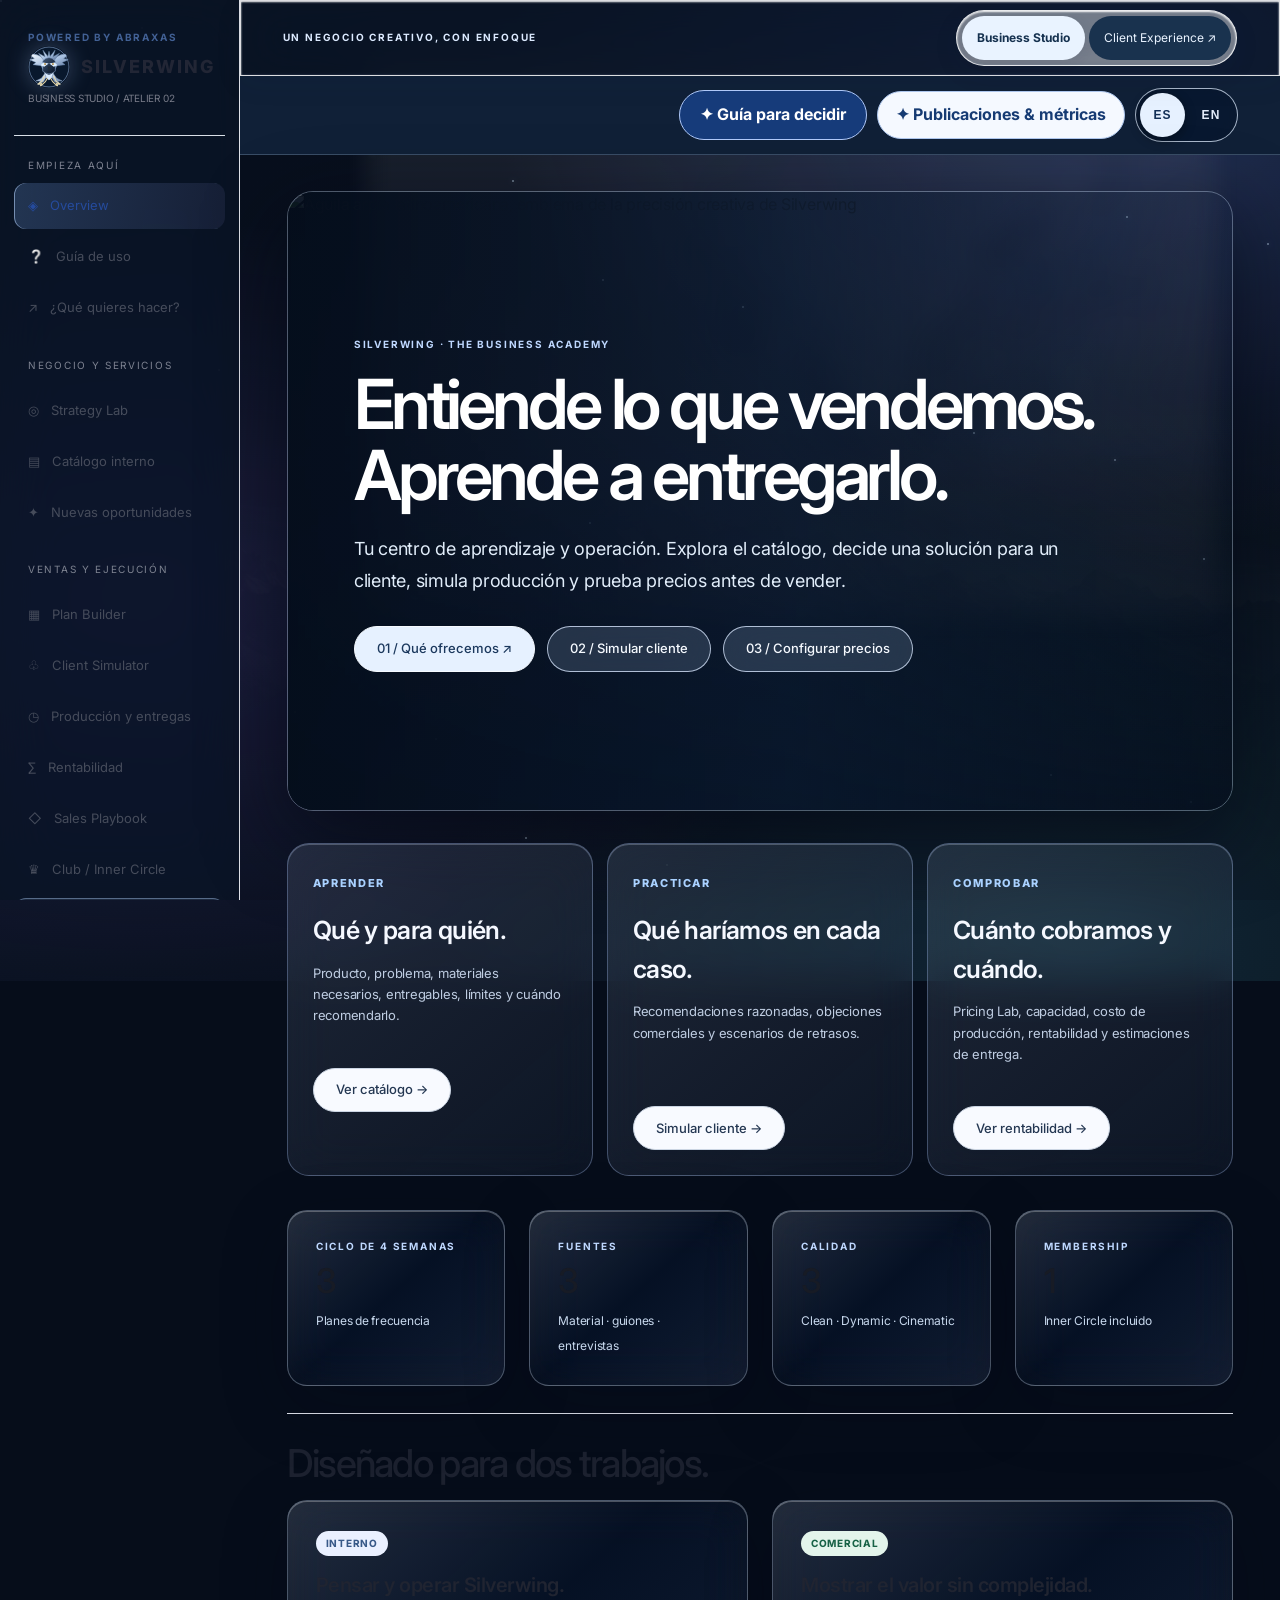
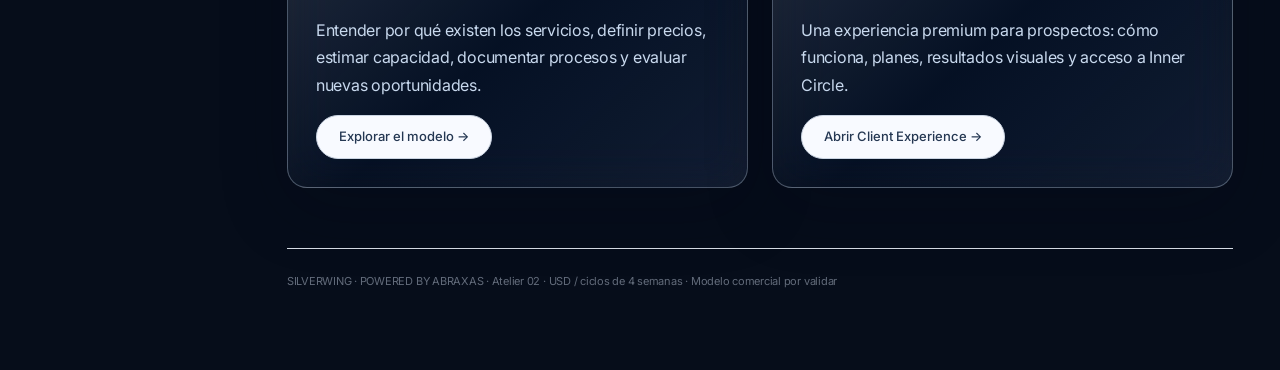
==== commit 535011b7: "Finish functional modules and responsive controls with validated Pages deployment" ====
--- a/index.html
+++ b/index.html
@@ -1,484 +1,82 @@
-<!DOCTYPE html><html lang="es"><head><meta charset="UTF-8"><meta name="viewport" content="width=device-width, initial-scale=1"><title>Silverwing — Powered by Abraxas</title><style>
-:root{--bg:#080b12;--panel:#121723;--panel2:#1a2232;--line:#2c3444;--text:#f6f7fc;--muted:#a6afc1;--accent:#b2c6ff;--purple:#af9df3;--good:#8fe1c0;--radius:20px}*{box-sizing:border-box}html{scroll-behavior:smooth}body{margin:0;background:var(--bg);color:var(--text);font-family:-apple-system,BlinkMacSystemFont,'Segoe UI',sans-serif;line-height:1.55}button,input,select{font:inherit}button{cursor:pointer}a{color:inherit;text-decoration:none}.shell{display:grid;grid-template-columns:254px 1fr;min-height:100vh}.sidebar{background:#0e121c;border-right:1px solid var(--line);padding:30px 18px;position:sticky;top:0;height:100vh;overflow:auto}.brand{padding:8px 14px 26px}.brand strong{font-size:23px;letter-spacing:.11em}.eyebrow{font-size:10px;letter-spacing:.22em;text-transform:uppercase;color:var(--accent);font-weight:700}.brand p{font-size:11px;color:var(--muted);margin:3px 0}.nav-group{font-size:10px;text-transform:uppercase;letter-spacing:.17em;color:#71809b;margin:25px 14px 9px}.nav{display:flex;flex-direction:column;gap:3px}.nav button{width:100%;text-align:left;border:0;background:transparent;color:#b6bed0;border-radius:11px;padding:12px 13px;font-size:13px}.nav button.active,.nav button:hover{background:#222c41;color:#fff}.main{min-width:0}.top{position:sticky;top:0;z-index:10;display:flex;justify-content:space-between;align-items:center;gap:12px;background:#080b12df;backdrop-filter:blur(18px);border-bottom:1px solid #283041;padding:16px 5%}.logo-mobile{display:none}.mode{border-radius:999px;background:#1f2738;padding:5px;display:flex;gap:3px}.mode button{border:0;padding:9px 15px;border-radius:999px;color:#b9c3d4;background:transparent;font-size:12px}.mode button.active{background:#e7edff;color:#101525;font-weight:700}.content{max-width:1330px;margin:auto;padding:42px 5% 95px}.section{display:none;animation:rise .35s ease}.section.active{display:block}@keyframes rise{from{opacity:.35;transform:translateY(10px)}to{opacity:1;transform:translateY(0)}}h1{font-size:clamp(38px,5.3vw,75px);line-height:1.06;letter-spacing:-.06em;margin:14px 0 22px;font-weight:750}h2{font-size:clamp(25px,3.2vw,40px);letter-spacing:-.042em;line-height:1.16;margin:0 0 14px}h3{font-size:20px;letter-spacing:-.025em;margin:0 0 9px}.lead{font-size:19px;color:#c0c8d6;max-width:790px;line-height:1.6}.muted{color:var(--muted)}.small{font-size:12px}.hero{min-height:365px;padding:58px;border-radius:30px;background:radial-gradient(ellipse at 82% 25%,#455a90 0,#242d48 28%,#121725 60%,#0d111c 90%);border:1px solid #34405b;position:relative;overflow:hidden;margin-bottom:30px}.hero:after{content:'✦';font-size:280px;color:#dbe4ff16;position:absolute;right:5%;top:5%;line-height:1;pointer-events:none}.hero>*{position:relative;z-index:1}.btn{display:inline-flex;align-items:center;justify-content:center;gap:8px;background:#dce5ff;color:#12182a;border:1px solid #dce5ff;padding:12px 18px;border-radius:12px;font-weight:700;font-size:13px}.btn.secondary{background:#232d43;border-color:#46536d;color:#edf1ff}.btn.ghost{background:transparent;color:#ced9ef;border-color:#45516b}.btn:hover{filter:brightness(1.12)}.actions{display:flex;gap:10px;flex-wrap:wrap;margin-top:23px}.grid{display:grid;grid-template-columns:repeat(3,1fr);gap:17px}.grid.two{grid-template-columns:repeat(2,1fr)}.grid.four{grid-template-columns:repeat(4,1fr)}.card{background:linear-gradient(145deg,#192131,#121823);border:1px solid #2b3548;border-radius:var(--radius);padding:23px}.card.soft{background:#101723}.card.interactive{cursor:pointer;transition:transform .2s,border-color .2s}.card.interactive:hover{transform:translateY(-3px);border-color:#7188bb}.metric{font-size:34px;font-weight:750;letter-spacing:-.05em}.tag{display:inline-block;background:#25314a;color:#bcd0ff;border-radius:99px;padding:5px 10px;font-size:10px;text-transform:uppercase;letter-spacing:.07em;font-weight:750}.tag.good{background:#143a34;color:#8fe1c0}.divider{border-top:1px solid var(--line);margin:27px 0}.section-header{display:flex;justify-content:space-between;align-items:flex-start;gap:20px;margin:15px 0 24px}.section-header p{max-width:740px}.tiles{display:grid;grid-template-columns:repeat(2,1fr);gap:14px}.tile{border:1px solid #34405a;border-radius:17px;padding:19px;background:#182135;display:flex;gap:16px;align-items:flex-start;text-align:left;color:var(--text)}.tile span.icon{font-size:25px}.tile:hover{background:#253150}.tile strong{display:block;margin-bottom:5px}.tile em{font-size:12px;color:#aab5c9;font-style:normal}.step{display:flex;gap:14px;align-items:flex-start;margin:18px 0}.step>span{background:#dce5ff;color:#10182b;border-radius:50%;width:30px;height:30px;display:grid;place-items:center;flex-shrink:0;font-weight:700}.steps{max-width:860px}.choice{display:block;cursor:pointer;padding:17px;border-radius:15px;border:1px solid #39465e;background:#151c2a;margin-bottom:10px}.choice:has(input:checked){border-color:#bbcdff;background:#222d45}.choice input{accent-color:#baccff;margin-right:10px}.choice strong{font-size:14px}.choice .sub{display:block;color:#aeb8cc;font-size:12px;margin:5px 0 0 28px}.inputrow{display:grid;grid-template-columns:repeat(3,1fr);gap:12px}.field{display:flex;flex-direction:column;gap:7px;font-size:12px;color:#b4c0d5}.field input,.field select{background:#151d2e;border:1px solid #3c4b67;border-radius:10px;padding:12px;color:#fff;width:100%}.calc{display:grid;grid-template-columns:1.1fr .9fr;gap:22px}.price-big{font-size:51px;font-weight:800;letter-spacing:-.06em;margin:6px 0}.summary{background:linear-gradient(150deg,#273957,#182035);border:1px solid #526487;padding:26px;border-radius:20px;position:sticky;top:100px;align-self:start}.summary-line{display:flex;justify-content:space-between;gap:14px;border-bottom:1px solid #ffffff20;padding:10px 0;font-size:13px}.plans{display:grid;grid-template-columns:repeat(3,1fr);gap:13px}.plan{padding:23px;border:1px solid #3d4961;border-radius:20px;background:#131b29;cursor:pointer;position:relative}.plan.selected{outline:2px solid #c2d1ff;background:#222d45}.plan strong{display:block;font-size:17px;margin:11px 0}.plan b{font-size:33px}.plan small{display:block;color:#aeb9ce}.plan .pill{position:absolute;right:15px;top:12px}.service{padding:22px;background:#141b28;border:1px solid #303d52;border-radius:17px}.service details{margin-top:10px}.service summary{cursor:pointer;color:#bcd0ff;font-size:12px}.service p,.service li{font-size:13px;color:#b5bfd1}.scenario-nav{display:flex;gap:9px;flex-wrap:wrap;margin-bottom:20px}.chip{padding:9px 14px;border-radius:999px;background:#1b2434;color:#b3bfd2;border:1px solid #36455f}.chip.active{background:#dbe5ff;color:#101626;border-color:#dbe5ff}.timeline{display:grid;grid-template-columns:repeat(4,1fr);gap:12px}.timeline .card{border-top:3px solid #8ca5dd}table{border-collapse:collapse;width:100%;font-size:13px}th,td{text-align:left;padding:13px;border-bottom:1px solid #334054}th{font-size:11px;text-transform:uppercase;color:#8999b7}td{color:#c9d3e3}.notice{padding:14px 18px;border-left:3px solid #a3b9f0;background:#1b2539;border-radius:7px;font-size:13px;color:#c8d4e9}.footer{color:#74839c;font-size:11px;margin-top:60px}.client-page{display:none}.clientmode .sidebar{display:none}.clientmode .shell{grid-template-columns:1fr}.clientmode .internal{display:none!important}.clientmode .client-page.active{display:block}.clientmode .content{max-width:1270px}.faq{background:#111926;padding:18px 21px;border-radius:13px;border:1px solid #30394d;margin:9px 0}.faq summary{cursor:pointer;font-weight:600}.faq p{font-size:13px;color:#adbcd3}.caption{font-size:11px;color:#8e9bb1}.kpi-strip{display:flex;gap:10px;flex-wrap:wrap}.kpi-strip>span{border:1px solid #36435a;border-radius:99px;padding:7px 13px;font-size:12px;color:#ced9ec}.warn{color:#f0cd95}.toolbar{display:flex;align-items:center;justify-content:space-between;gap:15px;flex-wrap:wrap}.mobile-nav{display:none}
-@media(max-width:1100px){.grid.four{grid-template-columns:repeat(2,1fr)}.calc{grid-template-columns:1fr}.summary{position:static}}@media(max-width:800px){.shell{grid-template-columns:1fr}.sidebar{display:none}.mobile-nav{display:block;background:#131c2b;color:#fff;border:1px solid #44536c;padding:9px;border-radius:10px}.top{padding:12px 5%}.logo-mobile{display:block;font-weight:800;letter-spacing:.1em}.content{padding:25px 5% 65px}.grid,.grid.two,.grid.four,.plans,.timeline,.inputrow{grid-template-columns:1fr}.tiles{grid-template-columns:1fr}.hero{padding:30px;min-height:325px}.mode button{padding:9px 10px;font-size:11px}h1{font-size:41px}}
-@media print{.sidebar,.top,.actions,.btn,.mobile-nav{display:none!important}.shell{display:block}.section{display:none!important}#proposal.section{display:block!important}.content{max-width:none;padding:0}.card,.summary{background:white;color:black;border:1px solid #999}body{background:white;color:black}.muted,.caption{color:#444}}
+<!DOCTYPE html>
 
-/* Silverwing Spatial / editorial design system – translucent utility surfaces, content-first cards */
-:root{--bg:#f5f5f7;--panel:#ffffff;--panel2:#eef0f5;--line:#dbdce2;--text:#181a21;--muted:#656875;--accent:#516dba;--purple:#8074d0;--good:#24775e;--radius:24px}
-body{background:#f5f5f7;color:#1a1a20;font-family:-apple-system,BlinkMacSystemFont,"SF Pro Display","Segoe UI",Arial,sans-serif;letter-spacing:-.01em}
-.shell{grid-template-columns:248px 1fr}
-.sidebar{background:rgba(248,249,252,.76);border-right:1px solid #dfe2e9;backdrop-filter:blur(30px) saturate(160%);-webkit-backdrop-filter:blur(30px) saturate(160%);padding-top:24px}
-.brand strong{font-size:21px;letter-spacing:.085em;color:#222635}.brand p{color:#777b88}.eyebrow{color:#5272b6}
-.nav-group{color:#7e8391}.nav button{color:#464c5b;border-radius:12px;transition:background .17s,transform .17s}.nav button.active,.nav button:hover{background:rgba(104,133,197,.13);color:#254b9d}.nav button:hover{transform:translateX(2px)}
-.top{height:62px;padding:9px 4%;background:rgba(248,249,252,.72);border-bottom:1px solid rgba(174,184,205,.35);backdrop-filter:blur(30px) saturate(185%);-webkit-backdrop-filter:blur(30px) saturate(185%)}
-.mode{background:rgba(173,183,202,.25);border:1px solid rgba(255,255,255,.75);box-shadow:0 4px 18px #70829b12}.mode button{color:#646c7a}.mode button.active{color:#20242e;background:rgba(255,255,255,.9);box-shadow:0 2px 11px #34445c20}
-.content{max-width:1510px;padding:42px 4.5% 100px}
-h1{font-size:clamp(46px,6.4vw,94px);font-weight:750;line-height:1.02;letter-spacing:-.069em;color:#191c27}
-h2{color:#1d2230}h3{color:#202431}.lead{color:#656b7a;font-size:20px;line-height:1.5}
-.hero{background:radial-gradient(ellipse at 74% 48%,#aecbff 0,#cad9fc 22%,#e9edff 42%,#f4f5f8 72%),linear-gradient(145deg,#f7f8fc,#dee7fa);border:1px solid #ffffff;border-radius:35px;min-height:425px;box-shadow:0 25px 65px #394f7b12;isolation:isolate}
-.hero:after{content:'';width:410px;height:410px;border-radius:50%;position:absolute;right:-6%;top:-17%;pointer-events:none;background:radial-gradient(circle at 34% 28%,#ffffffdb 0%,#d0e0ffe8 18%,#7d9bea90 39%,#b7b2f173 57%,#ffffff14 75%);box-shadow:inset 20px 24px 39px #ffffff9c,inset -15px -25px 50px #5f7dcd60,0 26px 70px #6782cf4d;border:1px solid #ffffffbf;z-index:0}
-.hero>*{position:relative;z-index:1}.hero .lead{color:#46536c}.hero h1{max-width:900px}
-.card,.service{background:#fff;border:1px solid #e4e7ee;box-shadow:0 6px 27px #35456909;border-radius:24px;transition:box-shadow .2s,transform .2s}.card.soft{background:#f9fafc}.card.interactive:hover,.service:hover{box-shadow:0 17px 45px #44567917;border-color:#c8d4ec}
-.metric{color:#171b25}.muted,.caption{color:#757b8b}.small{color:#657082}
-.btn{background:#2767d5;border-color:#2767d5;border-radius:999px;color:#fff;padding:12px 22px;transition:transform .18s,box-shadow .18s,background .18s}.btn:hover{transform:translateY(-2px);box-shadow:0 10px 25px #2869d437;filter:none}.btn.secondary{background:#f1f4f9;color:#2859b0;border-color:#dce3f1}.btn.ghost{color:#2859b0;border-color:#ced8eb}
-.tag{color:#4263ad;background:#eaf0ff}.tag.good{background:#e2f7ec;color:#24775e}
-.tile{background:rgba(255,255,255,.88);color:#232735;border-color:#e0e4ed;border-radius:23px;backdrop-filter:blur(14px);transition:transform .18s}.tile:hover{background:#eef3fe;transform:translateY(-2px)}.tile em{color:#6d7585}
-.step>span{background:#e6eeff;color:#3158ad}.divider{border-color:#e2e5ee}.choice{background:#fff;border-color:#e3e6ee;color:#262b38}.choice:has(input:checked){border-color:#6790e4;background:#eff4ff;box-shadow:0 0 0 2px #749ef728}.choice input{accent-color:#3d74dd}.choice .sub{color:#6d7280}
-.field{color:#4c5465}.field input,.field select{background:#fff;color:#222936;border-color:#d7dce8;border-radius:12px}
-.summary{background:linear-gradient(145deg,#eef3ff,#fefeff);border:1px solid #cdd9ed;box-shadow:0 20px 50px #455b8320}.summary-line{border-color:#d9e2f3}
-.plan{background:#fff;border-color:#dce2ef;border-radius:24px;transition:transform .2s,box-shadow .2s}.plan:hover{transform:translateY(-3px);box-shadow:0 15px 30px #5a6e9717}.plan.selected{outline:2px solid #4777da;background:linear-gradient(145deg,#f1f6ff,#fff)}.plan small{color:#647087}.plan b{color:#202634}
-.service{background:#fff}.service summary{color:#366bc7}.service p,.service li{color:#626c7c}.chip{background:#fff;color:#465066;border-color:#dae0eb}.chip.active{background:#316cce;color:white;border-color:#316cce}
-.timeline .card{border-top-color:#658de0}td{color:#414959}th,td{border-color:#e0e4ed}th{color:#707c90}.notice{background:#edf3ff;color:#405070;border-left-color:#5481da}
-.faq{background:#fff;border-color:#e1e6ef}.faq p{color:#657083}.kpi-strip>span{background:#ffffffaf;color:#526079;border-color:#dbe0eb}.warn{color:#b15e19}.footer{color:#8991a0}
-.clientmode{background:#fff}.clientmode .main{background:#fff}.clientmode .content{max-width:1490px;padding:48px 5% 110px}.clientmode .hero{text-align:center;padding:110px 70px 140px;border-radius:35px;min-height:610px;background:radial-gradient(ellipse at 72% 85%,#8baef1 0,#b2c5f7 21%,#e4eafe 48%,#f7f8fd 75%)}.clientmode .hero h1{font-size:clamp(55px,8.2vw,124px);max-width:none}.clientmode .hero .lead{margin:0 auto;max-width:800px}.clientmode .hero:after{width:350px;height:350px;right:6%;top:44%;opacity:.63}.clientmode .grid .card{min-height:220px}
-.client-subnav{display:none;align-items:center;gap:5px;flex-wrap:wrap;padding:9px 0 0}.clientmode .client-subnav{display:flex}.client-subnav button{border:0;background:transparent;color:#485365;border-radius:999px;padding:8px 13px;font-size:12px}.client-subnav button:hover,.client-subnav button.active{background:#e8eefb;color:#2159bd}.client-subnav strong{margin-right:auto;font-size:13px;letter-spacing:.035em;color:#2a3040}
-:focus-visible{outline:3px solid #3686fa!important;outline-offset:3px}button:active{transform:scale(.98)}
-@media(max-width:800px){.shell{grid-template-columns:1fr}.sidebar{display:none;position:fixed;z-index:50;top:62px;left:0;height:calc(100vh - 62px);width:min(300px,90vw);box-shadow:20px 15px 50px #0003}.mobile-nav{display:block;background:#fff;color:#394963;border:1px solid #dbe2ef;border-radius:99px}.content{padding:22px 5% 65px}.grid,.grid.two,.grid.four,.plans,.timeline,.inputrow{grid-template-columns:1fr}.tiles{grid-template-columns:1fr}.hero{padding:40px 27px;min-height:360px}.hero:after{width:230px;height:230px;opacity:.35}.clientmode .hero{padding:70px 25px 120px;min-height:490px}.mode button{padding:7px 9px;font-size:10px}.client-subnav{overflow-x:auto;flex-wrap:nowrap}.client-subnav button{white-space:nowrap}.client-subnav strong{display:none}}
-@media(prefers-reduced-motion:reduce){*,*:before,*:after{animation-duration:.01ms!important;transition-duration:.01ms!important;scroll-behavior:auto!important}}
-@media print{body,.clientmode{background:white!important;color:black!important}.hero,.card,.summary{box-shadow:none!important}}
-
-/* Silverwing Atelier / original material and editorial system */
-:root{--bg:#f4f5f7;--panel:#fff;--text:#171c27;--muted:#596273;--accent:#245ac9;--ink:#171c27;--ice:#dce9fa;--line:#d9dfe7;--radius:24px;--space:24px}
-body{font-family:Arial,Helvetica,sans-serif;color:var(--text);letter-spacing:-.015em;background:var(--bg)}
-button,input,select,textarea{font:inherit}button,a,input,select,textarea,summary{touch-action:manipulation}button{min-height:44px}a:focus-visible,summary:focus-visible,input:focus-visible,select:focus-visible,textarea:focus-visible{outline:3px solid #245ac9;outline-offset:4px}
-.skip{position:fixed;top:-100px;left:20px;z-index:200;background:#fff;padding:16px}.skip:focus{top:10px}
-.shell{grid-template-columns:240px minmax(0,1fr)}.sidebar{padding:22px 14px;background:#eef1f5e8}.brand strong{font-size:18px;letter-spacing:.11em}.brand p{font-size:10px}.nav button{font-size:12px;min-height:43px}.nav-group{margin-top:22px}.brand{border-bottom:1px solid var(--line)}
-.top{height:76px;background:#f7f9fbb8;border-bottom:1px solid #fff;backdrop-filter:blur(24px) saturate(160%);-webkit-backdrop-filter:blur(24px) saturate(160%)}
-.content{max-width:1440px;padding:36px 4.5% 80px}h1{font-size:clamp(42px,5.4vw,82px);font-weight:600;letter-spacing:-.065em;line-height:1.03}h2{font-size:clamp(28px,3vw,44px);font-weight:500;letter-spacing:-.045em}h3{font-weight:600}.lead{font-size:18px;line-height:1.6;max-width:680px;color:#505d72}.eyebrow{font-size:10px;color:#426195;letter-spacing:.18em}.muted,.caption,.small{color:#596273}.caption{line-height:1.65}.hero{background:#e9eef5;box-shadow:none;border-radius:28px;padding:52px;min-height:420px}.hero:after{display:none}.hero h1{max-width:650px}.hero .lead{max-width:540px}.card,.service{box-shadow:none;border-color:#e0e5eb;border-radius:20px}.card{padding:26px}.card p{line-height:1.7}.grid{gap:18px}.metric{font-weight:500}.btn{background:#1b263a;border-color:#1b263a;color:#fff;font-weight:500}.btn.secondary,.btn.ghost{background:#f8faff;color:#243752;border-color:#cbd5e3}.btn:hover{box-shadow:0 8px 24px #17365a20}.plan{display:block;color:var(--text);text-align:left;padding:28px 18px 22px;width:100%;font:inherit}.plan .pill{position:static;font-size:8px;display:inline-block}.plan strong{font-size:16px}.plan b{font-size:32px}.plan.selected{outline:2px solid #245ac9;background:#eef4ff}.plan small{font-size:12px}.plans{align-items:stretch}.summary{box-shadow:none;background:#eaf0f9;border-color:#cbd7e9;top:100px}.summary-line{flex-wrap:wrap;color:#273852}.summary-line strong{max-width:60%;text-align:right}.choice input{width:18px;height:18px;vertical-align:middle}.choice .sub{color:#536278}.choice:has(input:checked){background:#edf4ff}.choice{padding:18px}.tag.good{color:#176246;background:#e3f4eb}.warn{color:#9a4e10}.service summary{padding:10px 0;min-height:44px}.tile{border-radius:18px}.tile em{color:#596273}.tag{color:#385988}.inputrow{margin:22px 0}.field textarea{min-height:100px;resize:vertical;border:1px solid #ccd5e1;border-radius:12px;padding:14px;background:#fff;color:#1b263a}.field input,.field select{min-height:46px}.notice{margin:22px 0;background:#e9f0fb;color:#344e72}.table-wrap{overflow:auto}table{min-width:530px}.footer{border-top:1px solid #d9dfe7;padding-top:24px;color:#626b7a}.actions{align-items:center}.top .mode{background:#dae2ec70}.mode button.active{background:#fff}.client-subnav{padding:12px 5%;background:#fff9;position:sticky;top:76px;z-index:9;backdrop-filter:blur(24px);border-bottom:1px solid #e1e6ef}
-.atelier-hero{position:relative;isolation:isolate;background:#e9edf2!important}.atelier-hero .art{position:absolute;inset:0;width:100%;height:100%;object-fit:cover;z-index:-2}.atelier-hero:before{content:'';position:absolute;inset:0;background:linear-gradient(90deg,#f6f7f9f7 0%,#f6f7f9c9 36%,#f6f7f900 75%);z-index:-1}.atelier-hero .actions{justify-content:flex-start}.atelier-hero .hero-label{display:inline-block;margin-top:32px;border-top:1px solid #8899ab;padding-top:12px;letter-spacing:.15em;font-size:9px;color:#3a506c}.clientmode .hero{text-align:left;padding:90px 6%;min-height:670px;background:#e9edf2}.clientmode .hero h1{font-size:clamp(58px,7.5vw,112px);max-width:720px}.clientmode .hero .lead{margin-left:0;max-width:520px}.clientmode .content{max-width:1510px;padding-top:24px}.clientmode .grid .card{min-height:0}.clientmode .main{background:#f4f5f7}.clientmode .shell{grid-template-columns:minmax(0,1fr)}
-.editorial{display:flex;justify-content:space-between;align-items:end;gap:32px;padding:60px 0 28px}.editorial p{max-width:400px}.specimen{background:#111a29;color:#fff;border-radius:26px;padding:34px;overflow:hidden;position:relative}.specimen h3{color:#fff;font-size:26px}.specimen p{color:#c8d5e7}.specimen small{color:#b5c5dd}.specimen-preview{min-height:240px;padding:28px;border:1px solid #ffffff30;border-radius:18px;margin-bottom:26px;background:radial-gradient(ellipse at 100% 0,#5475a2,#192939 70%);display:flex;flex-direction:column;justify-content:end}.specimen-preview b{font-size:42px;letter-spacing:-.06em;line-height:1.02;max-width:240px}.specimen-preview .demo{font-size:9px;letter-spacing:.15em;margin-bottom:auto;color:#d9e7ff}.specimen-preview.dynamic{background:radial-gradient(circle at 10% 0,#e8a45c,#7c4731 30%,#192939 90%)}.specimen-preview.cinematic{background:radial-gradient(ellipse at 80% 10%,#a7d8ef,#3d566e 20%,#101820 70%)}.specimen-preview .marker{background:#d9e7ff;color:#1b304c;padding:2px 8px;align-self:start;margin-top:10px;font-size:14px}.pipeline{display:grid;grid-template-columns:repeat(4,minmax(0,1fr));padding:26px;border-radius:26px;background:#e9eff8;gap:12px}.pipeline article{position:relative;padding:22px;border:1px solid #d0dceb;border-radius:16px;background:#ffffffa8}.pipeline article:after{content:'→';position:absolute;right:-18px;top:42%;z-index:1;color:#234675}.pipeline article:last-child:after{display:none}.pipeline b{display:block;font-size:28px;margin-bottom:22px;color:#315681}.pipeline h3{font-size:17px}.pipeline p{font-size:13px;color:#4d607b;line-height:1.6}.pipeline img{width:100%;height:80px;object-fit:contain}
-.studio-banner{background:#172338;color:white;border-radius:24px;padding:32px;margin-top:28px;display:flex;justify-content:space-between;gap:20px;align-items:center}.studio-banner h3{color:white}.studio-banner p{color:#c5d2e7}.status-line{display:flex;justify-content:space-between;padding:16px 0;border-bottom:1px solid #dee4ed;gap:12px}.checklist{display:grid;gap:14px}.checklist label{display:flex;gap:12px;align-items:center;font-size:14px}.checklist input{width:20px;height:20px;accent-color:#245ac9}.progress{height:8px;background:#d5deec;border-radius:9px;overflow:hidden;margin:18px 0}.progress span{display:block;height:100%;background:#315ea7}.journal-entry{border-top:1px solid #d4dce8;padding:18px 0}.journal-entry small{color:#58687d}.toast{position:fixed;bottom:24px;left:50%;transform:translateX(-50%);z-index:100;background:#14233a;color:#fff;padding:13px 22px;border-radius:16px;max-width:90vw;box-shadow:0 8px 30px #13263840}.toast:empty{display:none}.sr-only{position:absolute;width:1px;height:1px;overflow:hidden;clip:rect(0,0,0,0)}
-.glass-controls{position:relative;isolation:isolate;background:#ffffff70!important;border:1px solid #ffffffdb!important;box-shadow:inset 0 1px 2px #fff, inset 0 -1px 3px #35537b27,0 8px 28px #11244212;backdrop-filter:blur(18px) saturate(160%);-webkit-backdrop-filter:blur(18px) saturate(160%)}
-@supports(backdrop-filter:url('#sw-glass')){.optics-on .glass-controls{backdrop-filter:url('#sw-glass') blur(8px) saturate(150%)}}.solid-material .glass-controls{background:#f7f9fc!important;backdrop-filter:none!important;-webkit-backdrop-filter:none!important}.material-toggle{font-size:11px;background:transparent;border:1px solid #bdcbe0;padding:8px 12px;border-radius:99px;color:#2e455f}.error{color:#a93227}
-@media(max-width:1150px){.plans{grid-template-columns:1fr}.calc{grid-template-columns:1fr}.summary{position:static}.pipeline{grid-template-columns:repeat(2,minmax(0,1fr))}.pipeline article:after{display:none}.timeline{grid-template-columns:repeat(2,1fr)}}
-@media(max-width:800px){.shell{grid-template-columns:1fr}.top{height:auto;min-height:72px;flex-wrap:wrap;gap:8px}.logo-mobile{font-size:13px}.sidebar{top:72px;background:#f3f6fa}.mode{margin-left:auto}.content{padding:24px 5% 70px}.hero{padding:35px 24px}.hero h1{font-size:44px}.atelier-hero .art{opacity:.5;object-position:65%}.atelier-hero:before{background:#f4f6f9b8}.clientmode .hero{padding:60px 24px;min-height:550px}.clientmode .hero h1{font-size:62px}.client-subnav{top:72px;padding:10px 5%;overflow:auto;flex-wrap:nowrap}.client-subnav button{font-size:11px}.editorial{display:block;padding-top:40px}.grid,.grid.two,.grid.four,.timeline,.inputrow{grid-template-columns:1fr}.pipeline{grid-template-columns:1fr}.studio-banner{display:block}.summary-line strong{max-width:100%}.mode button{font-size:11px}.top>.eyebrow{display:none}h1{overflow-wrap:anywhere}.clientmode .content{padding:20px 4% 60px}}
-@media(prefers-reduced-motion:reduce){*,*:before,*:after{animation:none!important;transition:none!important;scroll-behavior:auto!important}}
-@media(prefers-reduced-transparency:reduce),(prefers-contrast:more){.glass-controls,.top,.sidebar,.client-subnav{background:#f7f9fc!important;backdrop-filter:none!important;-webkit-backdrop-filter:none!important}.muted,.caption{color:#34435b}}
-@media print{body,.main,.clientmode .main{background:#fff!important}.client-subnav,.toast,.footer,.skip,.material-toggle{display:none!important}.section,.client-page{display:none!important}#proposal,#clientProposal{display:none!important}body.print-internal #proposal,body.print-client #clientProposal{display:block!important}.content{padding:0!important}h1{font-size:30px}.card{border:0;padding:0}.proposal-form{display:none!important}.summary-line strong{max-width:none}*{box-shadow:none!important;color:#000!important}body{font-size:12px}.grid.two{display:grid;grid-template-columns:1fr 1fr} @page{size:A4;margin:18mm}}
-@font-face{font-family:Inter;src:url(assets/inter.ttf) format("truetype");font-weight:100 900;font-display:swap}body{font-family:Inter,Arial,sans-serif}/* Cinematic direction, shaped by MotionVFX's presentation rhythm. */
-body.clientmode{--bg:#0d0f12;--panel:#171b20;--text:#f4f6fa;--muted:#c1c8d1;--line:#343c49;color:var(--text);background:#0d0f12}.clientmode .main{background:transparent}.clientmode h1,.clientmode h2,.clientmode h3,.clientmode .metric{color:#f4f6fa}.clientmode .muted,.clientmode .small,.clientmode .caption,.clientmode .lead{color:#c1c8d1}.clientmode .eyebrow{color:#bbd4fa}.clientmode .content{max-width:1600px;padding:18px 22px 90px}.clientmode .top{border:0;background:#101318bf;color:#fff;padding:14px 3%;min-height:76px}.clientmode .client-subnav{background:#11161cd9;border-bottom:1px solid #ffffff18;padding:8px 3%}.clientmode .client-subnav button{color:#d2d9e3}.clientmode .client-subnav button:hover,.clientmode .client-subnav button.active{background:#ffffff18;color:#fff}.clientmode .btn{background:#f0d054;border-color:#f0d054;color:#161913;font-weight:600}.clientmode .btn.secondary,.clientmode .btn.ghost{background:#252d36;border-color:#677587;color:#f2f5fa}.clientmode .material-toggle{color:#d9e1ec;border-color:#667181}.clientmode .card,.clientmode .plan,.clientmode .choice,.clientmode .faq{background:#191e25;border-color:#39424f;color:#f4f6fa}.clientmode .plan.selected,.clientmode .choice:has(input:checked){background:#263346;outline-color:#b3d0fa}.clientmode .plan b,.clientmode .plan small,.clientmode .choice .sub{color:#dce5f3}.clientmode .plan .tag.good,.clientmode .plan small:last-child{color:#c1e8d9!important}.clientmode .tag{background:#344659;color:#e0edff}.clientmode .summary{background:#202b3a;border-color:#52647d}.clientmode .summary-line{color:#e2e9f4;border-color:#ffffff28}.clientmode .summary-line strong{color:#e2e9f4!important}.clientmode .notice{background:#233145;color:#d0dff2}.clientmode .field{color:#d8e3f4}.clientmode .field input{background:#111923;color:#fff;border-color:#52647a}.clientmode .divider{border-color:#303844}.clientmode .footer{border-color:#343e4e;color:#b0bccf}.clientmode .pipeline{background:#161e29}.clientmode .pipeline article{background:#1e2a3a;border-color:#3e536f}.clientmode .pipeline b{color:#b5d0f4}.clientmode .pipeline p{color:#c6d5e9}.clientmode .kpi-strip>span{background:#1b2532;color:#d3dff0;border-color:#3a4b61}.clientmode .hero.atelier-hero{display:none}.cinema-hero{min-height:710px;height:calc(100vh - 150px);max-height:950px;position:relative;isolation:isolate;overflow:hidden;background:#101922;border-radius:6px;display:flex;align-items:flex-end;padding:65px 7%;gap:45px}.cinema-hero>.scene-bg{position:absolute;inset:0;width:100%;height:100%;object-fit:cover;z-index:-3;transition:opacity .7s ease}.scene-shade{position:absolute;inset:0;z-index:-2;background:linear-gradient(0deg,#050b13ed,#07101c08 85%),linear-gradient(90deg,#02091050,transparent)}.cinema-copy{max-width:760px;padding-bottom:32px;position:relative}.cinema-copy .eyebrow{color:#e4edfc;font-size:14px;letter-spacing:.02em;font-weight:500}.cinema-copy h1{font-size:clamp(50px,5.5vw,88px);max-width:760px;line-height:1.04;letter-spacing:-.045em;margin:18px 0 22px}.cinema-copy .lead{font-size:16px;line-height:1.6;max-width:560px;color:#f1f4fa}.cinema-offer{flex-shrink:0;margin-left:auto;width:260px;padding:32px;border-radius:30px;background:#171e2bad;border:1px solid #ffffff55;text-align:center;position:relative;isolation:isolate;box-shadow:inset 0 1px 1px #ffffff40,0 15px 50px #0005;color:#fff}.cinema-offer .from{font-size:13px}.cinema-offer .price{font-size:52px;font-weight:600;letter-spacing:-.05em;margin:6px 0}.cinema-offer .price span{font-size:14px;font-weight:400;letter-spacing:0}.cinema-offer p{font-size:12px;line-height:1.6;color:#e3eaf6}.cinema-offer .btn{width:100%;font-size:12px;padding:12px}.scene-controls{display:flex;gap:12px;margin-top:26px;align-items:center}.scene-controls button{background:#ffffff60;border:1px solid #ffffff60;color:#fff;border-radius:999px;padding:7px 12px;font-size:10px;min-height:32px}.scene-controls button[aria-pressed=true]{background:#fff;color:#182534}.scene-controls button.pause{background:#0a18277a;color:#fff;margin-left:10px}.clientmode .editorial{padding:100px 5% 42px;text-align:center;display:block}.clientmode .editorial h2{font-size:clamp(36px,4.7vw,72px);line-height:1.03;font-weight:600}.clientmode .editorial p{max-width:700px;margin:24px auto 0;line-height:1.8}.clientmode #clientLanding>.grid{margin:0 5%}.clientmode #clientLanding>.pipeline{margin:0 5%}.clientmode #clientLanding>.kpi-strip{justify-content:center;margin:30px 5%}.clientmode #clientLanding>.divider{margin:65px 5%}.clientmode #clientLanding>h2{margin:0 5% 36px;font-size:52px}.clientmode #clientLanding>.actions{justify-content:center;padding:45px 0}.clientmode #clientHow,.clientmode #clientPlans,.clientmode #clientClub,.clientmode #clientProposal{padding:50px 5%}.clientmode #clientClub .hero{display:block;min-height:500px;background:linear-gradient(0deg,#07101be8,#07101b66),url(assets/landscape.jpg) center/cover!important}.clientmode #clientClub .hero .art{display:none}.clientmode #clientClub .hero:before{display:none}.clientmode #clientClub .hero .lead{color:#e0e8f5}.clientmode .specimen{background:#181e27;border:1px solid #354251}.ambient-texture{position:fixed;inset:0;width:100%;height:100%;z-index:-1;pointer-events:none;opacity:.13;background:linear-gradient(#0d0f12aa,#0d0f12fa),url(assets/landscape.jpg) center/cover}.particle-field{position:fixed;inset:0;pointer-events:none;z-index:0;opacity:.5}.particle-field i{position:absolute;left:var(--x);top:var(--y);width:2px;height:2px;background:#d2eaff;border-radius:50%;box-shadow:0 0 7px #a2caff;animation:drift var(--t) ease-in-out infinite alternate}.main{position:relative;z-index:1}@keyframes drift{to{transform:translate(20px,-60px);opacity:.1}}.particles-off .particle-field{display:none}.clientmode .glass-controls{background:#1a243188!important;border-color:#ffffff35!important;color:#f4f7fc}.clientmode.solid-material .glass-controls,.clientmode.solid-material .cinema-offer{background:#182331!important;backdrop-filter:none!important;-webkit-backdrop-filter:none!important}.clientmode .top>.btn{min-width:160px}.brand-mark{width:32px;height:32px;display:inline-block;border:1px solid currentColor;border-radius:50%;text-align:center;line-height:30px;margin-right:10px;font-size:12px;vertical-align:middle;font-weight:400}.cinema-tools{display:flex;gap:8px;justify-content:center;margin-top:12px}.cinema-tools button{font-size:10px;min-height:30px;background:#ffffff15;border:1px solid #ffffff30;color:#e4edff;border-radius:99px;padding:4px 10px}.cinema-hero.sculpture .scene-shade{background:linear-gradient(0deg,#07101cee,#07101c30 95%),linear-gradient(90deg,#07101cd0,transparent)}
-@media(max-width:1050px){.cinema-hero{padding:50px 5%;gap:20px}.cinema-copy h1{font-size:62px}.cinema-offer{width:220px;padding:25px}.cinema-copy{max-width:600px}}
-@media(max-width:800px){.clientmode .content{padding:10px 12px 60px}.cinema-hero{min-height:750px;height:auto;display:block;padding:100px 26px 30px}.cinema-copy h1{font-size:52px}.cinema-copy{padding:0}.cinema-copy .lead{font-size:14px}.cinema-offer{margin:28px 0 0;width:100%;text-align:left;padding:22px;display:grid;grid-template-columns:1fr 1fr;gap:8px;align-items:center}.cinema-offer .price{font-size:40px}.cinema-offer .from{grid-column:1}.cinema-offer>p{grid-column:2;grid-row:1/3}.cinema-offer .btn,.cinema-tools{grid-column:1/3}.scene-controls{flex-wrap:wrap}.clientmode .top{padding:12px 4%}.clientmode .top>.btn{min-width:0;font-size:11px;padding:11px 15px}.clientmode .editorial{padding-top:65px}.clientmode #clientLanding>h2{font-size:38px}.particle-field{opacity:.25}.clientmode #clientHow,.clientmode #clientPlans,.clientmode #clientClub,.clientmode #clientProposal{padding:30px 4%}}
-@media(prefers-reduced-motion:reduce){.particle-field{display:none}.scene-bg{transition:none!important}}
-@media(prefers-reduced-transparency:reduce),(prefers-contrast:more){.clientmode .glass-controls,.cinema-offer{background:#172333!important;backdrop-filter:none!important;-webkit-backdrop-filter:none!important}}
-@media print{.cinema-hero,.ambient-texture,.particle-field{display:none!important}.clientmode .card{background:#fff!important}.clientmode .notice{background:#fff!important}.clientmode .summary-line{border-color:#999!important}}
-.top.glass-controls{position:sticky;top:0}.client-subnav.glass-controls{position:sticky;top:76px}@media(max-width:800px){.cinema-offer .price{font-size:34px;white-space:nowrap}.cinema-offer .price span{font-size:10px}}</style><link rel="manifest" href="manifest.webmanifest"><link rel="icon" type="image/svg+xml" href="assets/silverwing-harpy-mark.svg"><link rel="apple-touch-icon" href="assets/icon-192.png"><meta name="theme-color" content="#07111f"><meta name="apple-mobile-web-app-capable" content="yes"><meta name="apple-mobile-web-app-title" content="SW Studio"></head><body class="optics-on"><a class="skip" href="#main-content">Saltar al contenido</a><div id="toast" class="toast" role="status" aria-live="polite"></div><div class="shell"><aside class="sidebar" id="studio-sidebar" aria-label="Módulos internos"><div class="brand"><div class="eyebrow">Powered by Abraxas</div><strong class="sw-operator-brand"><img src="assets/silverwing-harpy-mark.svg" width="42" height="42" alt="Emblema águila arpía Silverwing"> SILVERWING</strong><p>BUSINESS STUDIO / ATELIER 02</p></div><div class="nav-group">Start here</div><nav class="nav" id="nav"><button class="active" data-target="home">◈ &nbsp; Overview</button><button data-target="help">❔ &nbsp; Guía de uso</button><button data-target="questions">↗ &nbsp; ¿Qué quieres hacer?</button><div class="nav-group">Negocio y servicios</div><button data-target="strategy">◎ &nbsp; Strategy Lab</button><button data-target="services">▤ &nbsp; Catálogo interno</button><button data-target="innovation">✦ &nbsp; Nuevas oportunidades</button><div class="nav-group">Ventas y ejecución</div><button data-target="builder">▦ &nbsp; Plan Builder</button><button data-target="scenarios">♧ &nbsp; Client Simulator</button><button data-target="operations">◷ &nbsp; Producción y entregas</button><button data-target="finance">∑ &nbsp; Rentabilidad</button><button data-target="sales">◇ &nbsp; Sales Playbook</button><button data-target="club">♛ &nbsp; Club / Inner Circle</button><a class="sw-studio-inner-link" href="https://lordjeferies.github.io/silverwing-public/inner-circle.html" target="_blank" rel="noopener noreferrer">↗ &nbsp; Inner Circle público</a><button data-target="settings">⚙ &nbsp; Datos y tarifas</button><button data-target="journal">◌ &nbsp; Decision Journal</button><button data-target="proposal">▧ &nbsp; Propuesta generada</button></nav></aside><main class="main" id="main-content" tabindex="-1"><header class="top glass-controls"><div class="logo-mobile">SILVERWING</div><button class="mobile-nav" id="menuToggle" aria-expanded="false" aria-controls="studio-sidebar" onclick="toggleMenu()">☰ Secciones</button><div class="eyebrow internal">A creative business, in focus</div><div class="mode glass-controls"><button class="active" id="internalBtn" onclick="setMode('internal')">Business Studio</button><button id="clientBtn" onclick="setMode('client')">Client Experience ↗</button></div></header><div class="client-subnav" id="clientSubnav" aria-label="Client site navigation"><strong>Silverwing / Inner Circle</strong><button onclick="clientGo('clientLanding')">Overview</button><button onclick="clientGo('clientHow')">How it works</button><button onclick="clientGo('clientPlans')">Explore plans</button><button onclick="clientGo('clientClub')">Inner Circle</button></div><div class="content">
-<section id="home" class="section internal active"><div class="sw-studio-hero"><img src="https://lordjeferies.github.io/silverwing-public/assets/harpy-eagle-cinema.png" alt="Águila arpía latinoamericana, emblema de la precisión creativa de Silverwing" fetchpriority="high"><div class="sw-studio-hero-veil"></div><div class="sw-studio-hero-copy"><span class="eyebrow">SILVERWING · THE BUSINESS ACADEMY</span><h1>Entiende lo que vendemos. Aprende a entregarlo.</h1><p>Tu centro de aprendizaje y operación. Explora el catálogo, decide una solución para un cliente, simula producción y prueba precios antes de vender.</p><div class="actions"><button class="btn" onclick="go('services')">01 / Qué ofrecemos ↗</button><button class="btn secondary" onclick="go('scenarios')">02 / Simular cliente</button><button class="btn secondary" onclick="go('settings')">03 / Configurar precios</button></div></div></div>
-<div class="sw-studio-learning-map"><article><span>APRENDER</span><h3>Qué y para quién.</h3><p>Producto, problema, materiales necesarios, entregables, límites y cuándo recomendarlo.</p><button onclick="go('services')" class="btn secondary">Ver catálogo →</button></article><article><span>PRACTICAR</span><h3>Qué haríamos en cada caso.</h3><p>Recomendaciones razonadas, objeciones comerciales y escenarios de retrasos.</p><button onclick="go('scenarios')" class="btn secondary">Simular cliente →</button></article><article><span>COMPROBAR</span><h3>Cuánto cobramos y cuándo.</h3><p>Pricing Lab, capacidad, costo de producción, rentabilidad y estimaciones de entrega.</p><button onclick="go('finance')" class="btn secondary">Ver rentabilidad →</button></article></div><div class="grid four"><div class="card"><div class="eyebrow">Ciclo de 4 semanas</div><div class="metric">3</div><span class="muted small">Planes de frecuencia</span></div><div class="card"><div class="eyebrow">Fuentes</div><div class="metric">3</div><span class="muted small">Material · guiones · entrevistas</span></div><div class="card"><div class="eyebrow">Calidad</div><div class="metric">3</div><span class="muted small">Clean · Dynamic · Cinematic</span></div><div class="card"><div class="eyebrow">Membership</div><div class="metric">1</div><span class="muted small">Inner Circle incluido</span></div></div><div class="divider"></div><h2>Diseñado para dos trabajos.</h2><div class="grid two"><div class="card"><span class="tag">Interno</span><h3 style="margin-top:14px">Pensar y operar Silverwing.</h3><p class="muted">Entender por qué existen los servicios, definir precios, estimar capacidad, documentar procesos y evaluar nuevas oportunidades.</p><button class="btn secondary" onclick="go('strategy')">Explorar el modelo →</button></div><div class="card"><span class="tag good">Comercial</span><h3 style="margin-top:14px">Mostrar el valor sin complejidad.</h3><p class="muted">Una experiencia premium para prospectos: cómo funciona, planes, resultados visuales y acceso a Inner Circle.</p><button class="btn secondary" onclick="setMode('client')">Abrir Client Experience →</button></div></div></section>
-<section id="help" class="section internal"><div class="eyebrow">Getting started</div><h1>Cómo usar esta herramienta.</h1><p class="lead">El estudio guarda tus datos en este navegador. La experiencia comercial tiene un archivo separado sin información operativa. Cada módulo responde una pregunta específica.</p><div class="steps"><div class="step"><span>1</span><div><h3>Comienza por Strategy Lab</h3><p class="muted">Lee las hipótesis y criterios que justifican la estructura del negocio. Revisa qué está validado y qué falta comprobar.</p><button class="btn ghost" onclick="go('strategy')">Abrir estrategia</button></div></div><div class="step"><span>2</span><div><h3>Consulta el Catálogo interno</h3><p class="muted">Cada producto indica problema, lógica, entregable, fuentes y límites. Úsalo para alinear a todo el equipo.</p><button class="btn ghost" onclick="go('services')">Ver servicios</button></div></div><div class="step"><span>3</span><div><h3>Arma un plan y simula un cliente</h3><p class="muted">Selecciona frecuencia, método de creación y estilo. El precio y la propuesta se actualizan automáticamente.</p><button class="btn ghost" onclick="go('builder')">Abrir configurador</button></div></div><div class="step"><span>4</span><div><h3>Verifica viabilidad y entrega</h3><p class="muted">Contrasta el precio con tu costo real; revisa las etapas y plazos de onboarding y producción.</p><button class="btn ghost" onclick="go('finance')">Ver rentabilidad</button></div></div><div class="step"><span>5</span><div><h3>Activa el modo comercial</h3><p class="muted">Muestra solamente productos, beneficios y el configurador. El archivo commercial.html contiene únicamente el contenido comercial y sus reglas de precios.</p><button class="btn ghost" onclick="setMode('client')">Ver página comercial</button></div></div></div><div class="notice">Estado Atelier 02: datos locales, sin sincronización entre personas. El alojamiento de prueba requiere acceso del propietario. Para compartir solo la experiencia comercial usa commercial.html; no compartas este estudio con información privada.</div></section>
-<section id="questions" class="section internal"><div class="eyebrow">Quick navigation</div><h1>¿Qué quieres hacer hoy?</h1><p class="lead">Selecciona una pregunta y ve directamente a la herramienta que te ayuda a resolverla.</p><div class="tiles" id="quickTiles"></div></section>
-<section id="strategy" class="section internal"><div class="eyebrow">Strategy Lab / Business rationale</div><h1>Por qué existe Silverwing.</h1><p class="lead">No vendemos algoritmos ni viralidad garantizada. Convertimos conocimiento en un sistema de publicación consistente y de calidad, con más oportunidades para aprender qué funciona.</p><div class="grid two" id="principles"></div><div class="divider"></div><h2>Una decisión, una hipótesis, una medición.</h2><div class="table-wrap"><table><thead><tr><th>Decisión</th><th>Razonamiento</th><th>Qué validar</th></tr></thead><tbody><tr><td>12 / 28 / 64 piezas</td><td>Frecuencia con opciones para distintas necesidades</td><td>Calidad sostenida, resultado y margen por ciclo</td></tr><tr><td>Mix de Reels, carouseles y memes</td><td>Distintos formatos sirven a distintos objetivos</td><td>Retención, compartidos, guardados y conversiones</td></tr><tr><td>Guiones y entrevistas</td><td>Reducir dependencia del tiempo del profesional</td><td>Horas de preparación y contenido útil generado</td></tr><tr><td>Visuales IA</td><td>Complementar y explicar sin grabar siempre</td><td>Costos, precisión y aceptación del cliente</td></tr><tr><td>Inner Circle incluido</td><td>Relación continua y oportunidades complementarias</td><td>Participación, renovación y compras adicionales</td></tr></tbody></table></div></section>
-<section id="services" class="section internal"><div class="eyebrow">Internal service encyclopedia</div><h1>Qué hacemos. Cómo. Y por qué.</h1><p class="lead">Una explicación operativa para el equipo, diferenciada del lenguaje comercial. Abre cada servicio para ver su lógica, entregables y límites.</p><div class="grid two" id="serviceGrid"></div></section>
-<section id="innovation" class="section internal"><div class="eyebrow">Innovation Lab</div><h1>Qué más podríamos vender.</h1><p class="lead">Oportunidades alineadas con el motor creativo, sin asumir responsabilidades propias de un departamento externo de marketing.</p><div class="grid two" id="innovationGrid"></div><div class="notice" style="margin-top:20px">Priorizar oportunidades que aumentan el valor del contenido existente. Probar demanda, tiempos y márgenes antes de añadirlas al catálogo comercial.</div></section>
-<section id="builder" class="section internal"><div class="eyebrow">Plan Builder / Internal</div><h1>Construye la oferta adecuada.</h1><p class="lead">El cliente elige resultados fáciles de entender. Silverwing determina el mix de formatos y el trabajo detrás.</p><div id="builderHost"></div></section>
-<section id="scenarios" class="section internal"><div class="sw-studio-photo-strip" style="--sw-photo:url('https://lordjeferies.github.io/silverwing-public/assets/andes-cinema.png')"><div><span>OPERATIONS / LEARN BY DOING</span><strong>Simula antes de prometer.</strong><p>Los mejores procesos se diseñan antes de que llegue el primer imprevisto.</p></div></div><div class="eyebrow">Client Simulator</div><h1>Un servicio. Distintas necesidades.</h1><p class="lead">Explora prospectos habituales, sus problemas y la combinación de servicios que les recomendaríamos.</p><div id="sw-learning-sim" class="sw-coach" aria-label="Simulador de casos y plazos">
-<div class="sw-coach-head"><span class="eyebrow">BUSINESS ACADEMY · SIMULADOR INTERACTIVO</span><h2>Aprende tomando decisiones.</h2><p>Cambia el perfil, plantea un imprevisto y observa qué recomendaríamos, por qué y cómo impactaría en la primera entrega. Son hipótesis operativas, no garantías.</p></div>
+<html lang="es"><head><meta charset="utf-8"/><meta content="width=device-width, initial-scale=1" name="viewport"/><title>Silverwing — Powered by Abraxas</title><link href="manifest.webmanifest" rel="manifest"/><link href="assets/silverwing-harpy-mark.svg" rel="icon" type="image/svg+xml"/><link href="assets/icon-192.png" rel="apple-touch-icon"/><meta content="#07111f" name="theme-color"/><meta content="yes" name="apple-mobile-web-app-capable"/><meta content="SW Studio" name="apple-mobile-web-app-title"/><link href="design.css" rel="stylesheet"/><link href="components.css" rel="stylesheet"/></head><body class="optics-on"><a class="skip" data-copy="text.61a5d1fc23a8" href="#main-content">Saltar al contenido</a><div aria-live="polite" class="toast" id="toast" role="status"></div><div class="shell"><aside aria-label="Módulos internos" class="sidebar" id="studio-sidebar"><div class="brand"><div class="eyebrow">Powered by Abraxas</div><strong class="sw-operator-brand"><img alt="Emblema águila arpía Silverwing" height="42" src="assets/silverwing-harpy-mark.svg" width="42"/> SILVERWING</strong><p>BUSINESS STUDIO / ATELIER 02</p></div><div class="nav-group" data-copy="text.f64e0c6d7413">Start here</div><nav class="nav" id="nav"><button class="active" data-target="home">◈   Overview</button><button data-target="help">❔   Guía de uso</button><button data-target="questions">↗   ¿Qué quieres hacer?</button><div class="nav-group" data-copy="text.3aeb6426db84">Negocio y servicios</div><button data-target="strategy">◎   Strategy Lab</button><button data-target="services">▤   Catálogo interno</button><button data-target="innovation">✦   Nuevas oportunidades</button><div class="nav-group" data-copy="text.ddccb6bdef43">Ventas y ejecución</div><button data-target="builder">▦   Plan Builder</button><button data-target="scenarios">♧   Client Simulator</button><button data-target="operations">◷   Producción y entregas</button><button data-target="finance">∑   Rentabilidad</button><button data-target="sales">◇   Sales Playbook</button><button data-target="club">♛   Club / Inner Circle</button><a class="sw-studio-inner-link" href="https://lordjeferies.github.io/silverwing-public/inner-circle.html" rel="noopener noreferrer" target="_blank">↗   Inner Circle público</a><button data-target="settings">⚙   Datos y tarifas</button><button data-target="journal">◌   Decision Journal</button><button data-target="proposal">▧   Propuesta generada</button><a class="sw-lab-link" data-lab-link="" href="./playground.html">◌ Playground</a></nav></aside><main class="main" id="main-content" tabindex="-1"><header class="top glass-controls"><div class="logo-mobile">SILVERWING</div><button aria-controls="studio-sidebar" aria-expanded="false" class="mobile-nav" id="menuToggle" onclick="toggleMenu()">☰ Secciones</button><div class="eyebrow internal" data-copy="text.435f0043c4d4">A creative business, in focus</div><div class="mode glass-controls"><button class="active" id="internalBtn" onclick="setMode('internal')">Business Studio</button><button data-copy="text.c010eab8afc6" id="clientBtn" onclick="setMode('client')">Client Experience ↗</button></div></header><div aria-label="Client site navigation" class="client-subnav" id="clientSubnav"><strong>Silverwing / Inner Circle</strong><button data-copy="text.0efc2e6be4c2" onclick="clientGo('clientLanding')">Overview</button><button data-copy="text.cbbb0a761559" onclick="clientGo('clientHow')">How it works</button><button onclick="clientGo('clientPlans')">Explore plans</button><button onclick="clientGo('clientClub')">Inner Circle</button></div><div class="content">
+<section class="section internal active" id="home"><div class="sw-studio-hero"><img alt="Águila arpía latinoamericana, emblema de la precisión creativa de Silverwing" fetchpriority="high" src="https://lordjeferies.github.io/silverwing-public/assets/harpy-eagle-cinema.png"/><div class="sw-studio-hero-veil"></div><div class="sw-studio-hero-copy"><span class="eyebrow" data-copy="text.44c4844e9320">SILVERWING · THE BUSINESS ACADEMY</span><h1 data-copy="text.a8ee1bb0493d">Entiende lo que vendemos. Aprende a entregarlo.</h1><p data-copy="text.4ec575bc2f15">Tu centro de aprendizaje y operación. Explora el catálogo, decide una solución para un cliente, simula producción y prueba precios antes de vender.</p><div class="actions"><button class="btn" data-copy="text.195239556291" onclick="go('services')">01 / Qué ofrecemos ↗</button><button class="btn secondary" data-copy="text.e085037b3c7b" onclick="go('scenarios')">02 / Simular cliente</button><button class="btn secondary" data-copy="text.de6607ffc0db" onclick="go('settings')">03 / Configurar precios</button></div></div></div>
+<div class="sw-studio-learning-map"><article><span data-copy="text.041dbf96ae20">APRENDER</span><h3 data-copy="text.822f0c944589">Qué y para quién.</h3><p data-copy="text.2825e3803dae">Producto, problema, materiales necesarios, entregables, límites y cuándo recomendarlo.</p><button class="btn secondary" data-copy="text.ee5d6533dd80" onclick="go('services')">Ver catálogo →</button></article><article><span data-copy="text.69309b8f85a0">PRACTICAR</span><h3 data-copy="text.e2057cf6f917">Qué haríamos en cada caso.</h3><p data-copy="text.5a8f614f4e0d">Recomendaciones razonadas, objeciones comerciales y escenarios de retrasos.</p><button class="btn secondary" data-copy="text.3f4f00cc64c5" onclick="go('scenarios')">Simular cliente →</button></article><article><span data-copy="text.790228b98346">COMPROBAR</span><h3 data-copy="text.afb603797965">Cuánto cobramos y cuándo.</h3><p data-copy="text.80980f42cdee">Pricing Lab, capacidad, costo de producción, rentabilidad y estimaciones de entrega.</p><button class="btn secondary" data-copy="text.cef89d09700f" onclick="go('finance')">Ver rentabilidad →</button></article></div><div class="grid four"><div class="card"><div class="eyebrow" data-copy="text.b1a40d93348e">Ciclo de 4 semanas</div><div class="metric">3</div><span class="muted small" data-copy="text.4434455b43d2">Planes de frecuencia</span></div><div class="card"><div class="eyebrow" data-copy="text.0f5d33d12307">Fuentes</div><div class="metric">3</div><span class="muted small" data-copy="text.60f7311e5be9">Material · guiones · entrevistas</span></div><div class="card"><div class="eyebrow" data-copy="text.b2e6a424605a">Calidad</div><div class="metric">3</div><span class="muted small">Clean · Dynamic · Cinematic</span></div><div class="card"><div class="eyebrow">Membership</div><div class="metric">1</div><span class="muted small">Inner Circle incluido</span></div></div><div class="divider"></div><h2 data-copy="text.427baa1f4b9d">Diseñado para dos trabajos.</h2><div class="grid two"><div class="card"><span class="tag" data-copy="text.91d1fb940f90">Interno</span><h3 data-copy="text.0172ffed8af4" style="margin-top:14px">Pensar y operar Silverwing.</h3><p class="muted" data-copy="text.f475f1ff18f0">Entender por qué existen los servicios, definir precios, estimar capacidad, documentar procesos y evaluar nuevas oportunidades.</p><button class="btn secondary" data-copy="text.bbb7d62cec3c" onclick="go('strategy')">Explorar el modelo →</button></div><div class="card"><span class="tag good" data-copy="text.e063f09b2249">Comercial</span><h3 data-copy="text.e2509f8f2b8c" style="margin-top:14px">Mostrar el valor sin complejidad.</h3><p class="muted" data-copy="text.d768ac3a43ec">Una experiencia premium para prospectos: cómo funciona, planes, resultados visuales y acceso a Inner Circle.</p><button class="btn secondary" data-copy="text.990fbf17756d" onclick="setMode('client')">Abrir Client Experience →</button></div></div></section>
+<section class="section internal" id="help"><div class="eyebrow" data-copy="text.76e7a3a3f9c2">Getting started</div><h1 data-copy="text.9f9389cfa66a">Cómo usar esta herramienta.</h1><p class="lead" data-copy="text.9d3ee6685ac3">El estudio guarda tus datos en este navegador. La experiencia comercial tiene un archivo separado sin información operativa. Cada módulo responde una pregunta específica.</p><div class="steps"><div class="step"><span>1</span><div><h3 data-copy="text.929c3103cb80">Comienza por Strategy Lab</h3><p class="muted" data-copy="text.f065044b7fc3">Lee las hipótesis y criterios que justifican la estructura del negocio. Revisa qué está validado y qué falta comprobar.</p><button class="btn ghost" data-copy="text.170adbd8641b" onclick="go('strategy')">Abrir estrategia</button></div></div><div class="step"><span>2</span><div><h3 data-copy="text.e1dec4641955">Consulta el Catálogo interno</h3><p class="muted" data-copy="text.cf3b50e2c340">Cada producto indica problema, lógica, entregable, fuentes y límites. Úsalo para alinear a todo el equipo.</p><button class="btn ghost" data-copy="text.a8c2ad1bc067" onclick="go('services')">Ver servicios</button></div></div><div class="step"><span>3</span><div><h3 data-copy="text.cdd0b05d6b12">Arma un plan y simula un cliente</h3><p class="muted" data-copy="text.3c1588c4c8a4">Selecciona frecuencia, método de creación y estilo. El precio y la propuesta se actualizan automáticamente.</p><button class="btn ghost" data-copy="text.8a1aa6c5c924" onclick="go('builder')">Abrir configurador</button></div></div><div class="step"><span>4</span><div><h3 data-copy="text.66f2c5fd5b4d">Verifica viabilidad y entrega</h3><p class="muted" data-copy="text.b5e8eda5fa14">Contrasta el precio con tu costo real; revisa las etapas y plazos de onboarding y producción.</p><button class="btn ghost" data-copy="text.f7cb232d6600" onclick="go('finance')">Ver rentabilidad</button></div></div><div class="step"><span>5</span><div><h3 data-copy="text.2bda9724d022">Activa el modo comercial</h3><p class="muted">Muestra solamente productos, beneficios y el configurador. El archivo commercial.html contiene únicamente el contenido comercial y sus reglas de precios.</p><button class="btn ghost" data-copy="text.3f4e4c28dde9" onclick="setMode('client')">Ver página comercial</button></div></div></div><div class="notice">Estado Atelier 02: datos locales, sin sincronización entre personas. El alojamiento de prueba requiere acceso del propietario. Para compartir solo la experiencia comercial usa commercial.html; no compartas este estudio con información privada.</div></section>
+<section class="section internal" id="questions"><div class="eyebrow" data-copy="text.075071200729">Quick navigation</div><h1 data-copy="text.89a191126ade">¿Qué quieres hacer hoy?</h1><p class="lead" data-copy="text.0d0e1f139b73">Selecciona una pregunta y ve directamente a la herramienta que te ayuda a resolverla.</p><div class="tiles" id="quickTiles"></div></section>
+<section class="section internal" id="strategy"><div class="eyebrow" data-copy="text.e9f960644b7a">Strategy Lab / Business rationale</div><h1 data-copy="text.13eb82c853ed">Por qué existe Silverwing.</h1><p class="lead" data-copy="text.fa777bbfdd46">No vendemos algoritmos ni viralidad garantizada. Convertimos conocimiento en un sistema de publicación consistente y de calidad, con más oportunidades para aprender qué funciona.</p><div class="grid two" id="principles"></div><div class="divider"></div><h2 data-copy="text.81bb429aa5f7">Una decisión, una hipótesis, una medición.</h2><div class="table-wrap"><table><thead><tr><th data-copy="text.5c2a3bfe3494">Decisión</th><th data-copy="text.619de4471dca">Razonamiento</th><th data-copy="text.9c596a813dba">Qué validar</th></tr></thead><tbody><tr><td>12 / 28 / 64 piezas</td><td data-copy="text.084affe60c6b">Frecuencia con opciones para distintas necesidades</td><td data-copy="text.4670ead7ced7">Calidad sostenida, resultado y margen por ciclo</td></tr><tr><td data-copy="text.dabbcc94fb0e">Mix de Reels, carouseles y memes</td><td data-copy="text.e470794e309d">Distintos formatos sirven a distintos objetivos</td><td data-copy="text.d613e82fb5b0">Retención, compartidos, guardados y conversiones</td></tr><tr><td data-copy="text.760f701d6def">Guiones y entrevistas</td><td data-copy="text.1bf68cce59bb">Reducir dependencia del tiempo del profesional</td><td data-copy="text.e9adb2422d10">Horas de preparación y contenido útil generado</td></tr><tr><td data-copy="text.86eb2ceb6f47">Visuales IA</td><td data-copy="text.b645afcab53b">Complementar y explicar sin grabar siempre</td><td data-copy="text.0e432610119b">Costos, precisión y aceptación del cliente</td></tr><tr><td>Inner Circle incluido</td><td data-copy="text.9d5ff37a8a55">Relación continua y oportunidades complementarias</td><td data-copy="text.6e7569e6a23c">Participación, renovación y compras adicionales</td></tr></tbody></table></div></section>
+<section class="section internal" id="services"><div class="eyebrow" data-copy="text.8751349a0ba2">Internal service encyclopedia</div><h1 data-copy="text.1c762bc8abc7">Qué hacemos. Cómo. Y por qué.</h1><p class="lead" data-copy="text.5edffa1cf884">Una explicación operativa para el equipo, diferenciada del lenguaje comercial. Abre cada servicio para ver su lógica, entregables y límites.</p><div class="grid two" id="serviceGrid"></div></section>
+<section class="section internal" id="innovation"><div class="eyebrow">Innovation Lab</div><h1 data-copy="text.f952ab7e666c">Qué más podríamos vender.</h1><p class="lead" data-copy="text.7bfc01fd9e2c">Oportunidades alineadas con el motor creativo, sin asumir responsabilidades propias de un departamento externo de marketing.</p><div class="grid two" id="innovationGrid"></div><div class="notice" data-copy="text.9bcb39497b0e" style="margin-top:20px">Priorizar oportunidades que aumentan el valor del contenido existente. Probar demanda, tiempos y márgenes antes de añadirlas al catálogo comercial.</div></section>
+<section class="section internal" id="builder"><div class="eyebrow" data-copy="text.f1800f6d5e63">Plan Builder / Internal</div><h1 data-copy="text.4ab0f965bdc3">Construye la oferta adecuada.</h1><p class="lead" data-copy="text.ae756ae226d6">El cliente elige resultados fáciles de entender. Silverwing determina el mix de formatos y el trabajo detrás.</p><div id="builderHost"></div></section>
+<section class="section internal" id="scenarios"><div class="sw-studio-photo-strip" style="--sw-photo:url('https://lordjeferies.github.io/silverwing-public/assets/andes-cinema.png')"><div><span>OPERATIONS / LEARN BY DOING</span><strong data-copy="text.2c3c5fe3956b">Simula antes de prometer.</strong><p data-copy="text.655e8b269da4">Los mejores procesos se diseñan antes de que llegue el primer imprevisto.</p></div></div><div class="eyebrow">Client Simulator</div><h1 data-copy="text.a432cfe7e866">Un servicio. Distintas necesidades.</h1><p class="lead" data-copy="text.be7038987d48">Explora prospectos habituales, sus problemas y la combinación de servicios que les recomendaríamos.</p><div aria-label="Simulador de casos y plazos" class="sw-coach" id="sw-learning-sim">
+<div class="sw-coach-head"><span class="eyebrow" data-copy="text.8cdbc400c88e">BUSINESS ACADEMY · SIMULADOR INTERACTIVO</span><h2 data-copy="text.bd75acaca76e">Aprende tomando decisiones.</h2><p data-copy="text.3b2748fd25af">Cambia el perfil, plantea un imprevisto y observa qué recomendaríamos, por qué y cómo impactaría en la primera entrega. Son hipótesis operativas, no garantías.</p></div>
 <div class="sw-coach-fields">
-<label>Cliente / contexto<select id="sw-coach-client"><option value="doctor">Especialista médico · Poco tiempo</option><option value="lawyer">Abogado · Tiene conferencias grabadas</option><option value="consultant">Consultor · Necesita guiones</option><option value="clinic">Clínica · Muchos especialistas</option><option value="podcaster">Podcaster · Episodios semanales</option></select></label>
-<label>Evento durante el proyecto<select id="sw-coach-event"><option value="none">Operación sin incidencias</option><option value="missing">El cliente no entrega los materiales (+3 días)</option><option value="review">Se retrasa una aprobación (+2 días)</option><option value="scope">Solicita cambios de alcance (+4 días)</option></select></label>
-<label>Retraso adicional del cliente (días)<input id="sw-coach-delay" type="number" min="0" max="21" step="1" value="0"/></label>
-<label>Inicio previsto del ciclo<input id="sw-coach-start" type="date" required/></label>
+<label><span data-copy="text.f7aa40f54c9d">Cliente / contexto</span><select id="sw-coach-client"><option value="doctor">Especialista médico · Poco tiempo</option><option value="lawyer">Abogado · Tiene conferencias grabadas</option><option value="consultant">Consultor · Necesita guiones</option><option value="clinic">Clínica · Muchos especialistas</option><option value="podcaster">Podcaster · Episodios semanales</option></select></label>
+<label><span data-copy="text.334d16c2fc56">Evento durante el proyecto</span><select id="sw-coach-event"><option value="none">Operación sin incidencias</option><option value="missing">El cliente no entrega los materiales (+3 días)</option><option value="review">Se retrasa una aprobación (+2 días)</option><option value="scope">Solicita cambios de alcance (+4 días)</option></select></label>
+<label><span data-copy="text.d1602b35c634">Retraso adicional del cliente (días)</span><input id="sw-coach-delay" max="21" min="0" step="1" type="number" value="0"/></label>
+<label><span data-copy="text.bacec152e3f4">Inicio previsto del ciclo</span><input id="sw-coach-start" required="" type="date"/></label>
 </div>
 <div class="sw-coach-results">
-<article><span class="eyebrow">RECOMENDACIÓN</span><h3 id="sw-coach-plan"></h3><strong id="sw-coach-price"></strong><p id="sw-coach-reason"></p><p id="sw-coach-limits"></p><button class="btn" id="sw-coach-apply" type="button">Aplicar al Plan Builder →</button></article>
-<article><span class="eyebrow">CALENDARIO ESTIMADO</span><h3 id="sw-coach-date"></h3><div id="sw-coach-phases" class="sw-coach-phases"></div><p id="sw-coach-risk" class="notice"></p><button type="button" class="btn secondary" id="sw-coach-ops">Ver Production System →</button></article>
+<article><span class="eyebrow" data-copy="text.9de21897c257">RECOMENDACIÓN</span><h3 id="sw-coach-plan"></h3><strong id="sw-coach-price"></strong><p id="sw-coach-reason"></p><p id="sw-coach-limits"></p><button class="btn" data-copy="text.0fc6affa50a2" id="sw-coach-apply" type="button">Aplicar al Plan Builder →</button></article>
+<article><span class="eyebrow" data-copy="text.c082a1877005">CALENDARIO ESTIMADO</span><h3 id="sw-coach-date"></h3><div class="sw-coach-phases" id="sw-coach-phases"></div><p class="notice" id="sw-coach-risk"></p><button class="btn secondary" data-copy="text.b51348b39e3a" id="sw-coach-ops" type="button">Ver Production System →</button></article>
 </div>
-<div class="sw-coach-learning"><strong>Qué debemos aprender:</strong> elegir el volumen y cómo capturar conocimiento es una decisión distinta de editar con mayor complejidad. Si faltan materiales, cambia la planificación. En profesiones reguladas la validación de afirmaciones corresponde al cliente. Comprueba siempre costos y capacidad antes de prometer una fecha.</div>
-</div><div class="scenario-nav" id="scenarioNav"></div><div class="grid two"><div class="card" id="scenarioDetail"></div><div class="card"><div class="eyebrow">Sales reasoning</div><h3>Cómo presentar la solución</h3><p id="scenarioPitch" class="muted"></p><button class="btn" onclick="applyScenario()">Aplicar al configurador →</button></div></div></section>
-<section id="operations" class="section internal"><div class="eyebrow">Delivery System</div><h1>De la idea a la entrega.</h1><p class="lead">Un ciclo de cuatro semanas con lotes recurrentes, responsabilidades, puntos de aprobación y límites operativos.</p><div class="timeline"><div class="card"><span class="tag">Día 1–2</span><h3>Onboarding</h3><p class="muted small">Brief, materiales, identidad, acceso, permisos, voz de marca.</p></div><div class="card"><span class="tag">Día 3–4</span><h3>Editorial</h3><p class="muted small">Pilares, temas, guiones si aplican, agenda de entrevistas.</p></div><div class="card"><span class="tag">Día 5–8</span><h3>Producción inicial</h3><p class="muted small">Primer lote, QA y aprobación. Objetivo: primer paquete listo.</p></div><div class="card"><span class="tag">Día 9–28</span><h3>Cadencia semanal</h3><p class="muted small">Producción, revisión, entrega y preparación del próximo ciclo.</p></div></div><div class="divider"></div><h2>Acuerdos operativos recomendados</h2><div class="table-wrap"><table><thead><tr><th>Elemento</th><th>Regla de referencia</th><th>Responsable</th></tr></thead><tbody><tr><td>Material inicial</td><td>Entregado antes de iniciar producción</td><td>Cliente</td></tr><tr><td>Guiones</td><td>Hasta 8 por ciclo en modalidad Guided</td><td>Silverwing + aprobación cliente</td></tr><tr><td>Entrevistas</td><td>Hasta 2 sesiones remotas de 45–60 minutos</td><td>Silverwing coordina / cliente asiste</td></tr><tr><td>Primer lote</td><td>Objetivo: 5–8 días hábiles tras insumos completos</td><td>Silverwing</td></tr><tr><td>Lotes siguientes</td><td>Semanalmente en fecha acordada</td><td>Silverwing</td></tr><tr><td>Revisiones</td><td>Una ronda consolidada por lote</td><td>Ambos</td></tr><tr><td>Contenido regulado</td><td>Aprobación profesional obligatoria antes de publicar</td><td>Cliente</td></tr><tr><td>Retraso en aprobaciones</td><td>Reprogramar fechas afectadas</td><td>Ambos</td></tr></tbody></table></div><p class="notice">Los plazos son objetivos operativos por validar. 64 piezas requieren una biblioteca suficiente de ideas y material. No se deben fabricar publicaciones repetitivas únicamente para cumplir cuotas.</p><div class="divider"></div><h2>Planificar un ciclo real.</h2><p class="muted">Fechas y horas son estimaciones editables. El calendario comienza cuando todos los insumos están completos.</p><div class="inputrow"><label class="field">Inicio (insumos completos)<input id="cycleStart" type="date"></label><label class="field">Retraso del cliente (días hábiles)<input id="delayDays" type="number" min="0" max="90" value="0"></label><label class="field">Responsable de producción<input id="owner" maxlength="80" placeholder="Por asignar"></label><label class="field">Clientes con esta combinación<input id="clientCount" type="number" min="1" max="1000" value="1"></label><label class="field">Horas disponibles / ciclo<input id="capacityHours" type="number" min="1" max="10000" value="160"></label></div><div id="scheduleOutput"></div><div class="grid two" style="margin-top:24px"><div class="card"><h3>Checklist de onboarding</h3><div id="onboardList" class="checklist"></div></div><div class="card"><h3>Seguimiento por lote</h3><p class="small">Registro local de estado; no envía aprobaciones al cliente.</p><div id="batchList"></div></div></div></section>
-<section id="finance" class="section internal"><div class="sw-studio-photo-strip sw-studio-price-photo" style="--sw-photo:url('https://lordjeferies.github.io/silverwing-public/assets/editorial-glass-cinema.png')"><div><span>FINANCIAL CONTROL / UNIT ECONOMICS</span><strong>Precio no es rentabilidad.</strong><p>Compara tarifas, costos, volumen y capacidad antes de dar una cotización definitiva.</p></div></div><div class="eyebrow">Pricing & Unit Economics</div><h1>Rentabilidad antes que volumen.</h1><p class="lead">Estima costos por pieza y gastos compartidos. La oferta de 64 piezas por $999 necesita pruebas reales de capacidad.</p><div class="inputrow"><label class="field">Costo directo por Reel (USD)<input type="number" id="costReel" min="0" value="13"></label><label class="field">Costo por carousel<input type="number" id="costCarousel" min="0" value="9"></label><label class="field">Costo por meme / visual<input type="number" id="costMeme" min="0" value="4"></label><label class="field">Overhead por cliente / ciclo<input type="number" id="overhead" min="0" value="70"></label><label class="field">Costo de Guided<input type="number" id="costGuided" min="0" value="180"></label><label class="field">Costo de entrevistas<input type="number" id="costInterview" min="0" value="350"></label><label class="field">Costo Dynamic<input type="number" id="costDynamic" min="0" value="75"></label><label class="field">Costo Cinematic<input type="number" id="costCinematic" min="0" value="170"></label></div><div class="divider"></div><div id="financeOutput" class="grid two"></div><p class="caption">Herramienta ilustrativa: no incluye impuestos, adquisición, salario propietario ni costos no asignados. Guarda automáticamente los valores locales.</p></section>
-<section id="sales" class="section internal"><div class="eyebrow">Sales Playbook</div><h1>Vender claridad, no complejidad.</h1><p class="lead">El guion comercial empieza por la necesidad del cliente, no por los formatos y herramientas.</p><div class="grid two"><div class="card"><h3>Las cuatro preguntas de diagnóstico</h3><p>01. ¿Qué tan seguido te gustaría aparecer en redes?</p><p>02. ¿Ya tienes material o necesitas que preparemos ideas?</p><p>03. ¿Prefieres grabarte o conversar con un entrevistador?</p><p>04. ¿Quieres una estética limpia o un acabado más cinematográfico?</p></div><div class="card"><h3>Cómo entra un invitado del podcast</h3><p>Regalo de 3 clips → feedback → diagnóstico → recomendación concreta → suscripción → Inner Circle → upgrades relevantes.</p><p class="muted small">Nunca abrir la conversación vendiendo 40 memes ni niveles abstractos de estrategia.</p></div></div><div class="divider"></div><h2>Objeciones y respuestas</h2><details class="faq"><summary>“No tengo tiempo para grabar”</summary><p>Podemos preparar temas y entrevistarte de forma remota. Tu conocimiento alimenta el calendario sin obligarte a pensar contenido cada día.</p></details><details class="faq"><summary>“¿Por qué no usar yo una herramienta de IA?”</summary><p>Las herramientas ayudan a editar. Nosotros nos encargamos de decidir qué mensajes merecen ser publicados, darles consistencia visual, revisar la calidad y entregar el sistema listo.</p></details><details class="faq"><summary>“¿Pueden garantizarme viralidad?”</summary><p>No. Nuestro compromiso es producción estratégica y constante, con aprendizaje a partir de resultados. El alcance depende de múltiples factores fuera de nuestro control.</p></details><details class="faq"><summary>“¿Qué pasa si no tengo material suficiente?”</summary><p>Podemos trabajar con guiones, entrevistas y recursos visuales aprobados; el plan se adapta a la viabilidad editorial. En sectores regulados, todo contenido relevante requiere revisión del profesional.</p></details><details class="faq"><summary>“¿Qué incluye Inner Circle?”</summary><p>Comunidad privada, recursos, clases introductorias y actividades definidas. Algunos servicios avanzados se contratan por separado.</p></details></section>
-<section id="club" class="section internal"><div class="eyebrow">Membership layer</div><h1>Inner Circle by Silverwing.</h1><p class="lead">Todos los clientes activos obtienen la misma membresía. La comunidad apoya retención, aprendizaje, colaboraciones y ofertas complementarias.</p><div class="grid two"><div class="card"><span class="tag good">Incluido</span><h3>Membership access</h3><p>Comunidad privada · Recursos y plantillas · Clases introductorias · Sesiones grupales programadas · Retos de consistencia · Beneficios por permanencia.</p></div><div class="card"><span class="tag">Servicios opcionales</span><h3>Member opportunities</h3><p>Producción de podcast · Edición premium extra · Nuevas entrevistas · Mentorías · Workshops especializados · Proyectos creativos personalizados.</p></div></div><div class="divider"></div><h2>Reglas claras</h2><p class="muted">La membresía no se cobra por separado mientras la suscripción esté activa. Los beneficios deben definirse y estar realmente disponibles. Los puntos o recompensas futuras no prometen resultados ni producción ilimitada.</p></section>
-<section id="proposal" class="section internal"><div class="eyebrow">Quote & export</div><h1>Propuesta Silverwing.</h1><p class="lead">Resumen generado a partir del configurador. Personaliza el destinatario, copia o imprime.</p><div class="card"><label class="field" style="max-width:440px">Nombre del prospecto<input maxlength="120" id="prospect" placeholder="Ej. Dra. Carolina Martínez" oninput="saveState();renderProposal()"></label><div id="proposalBody"></div><div class="actions"><button class="btn" onclick="copyProposal()">Copiar propuesta</button><button class="btn secondary" onclick="downloadProposal(false)">Descargar propuesta HTML</button><button class="btn secondary" onclick="printProposal(false)">Imprimir / guardar PDF</button><button class="btn ghost" onclick="go('builder')">Editar plan</button></div></div></section>
-<section id="settings" class="section internal"><div class="sw-studio-photo-strip sw-studio-price-photo" style="--sw-photo:url('https://lordjeferies.github.io/silverwing-public/assets/patagonia-cinema.png')"><div><span>PRICING SYSTEM / STUDIO</span><strong>Controla el modelo.</strong><p>Experimenta con precios y exporta solamente los cambios comerciales aprobados.</p></div></div><div class="eyebrow">Datos / modelo local</div><h1>Un negocio que<br>puede evolucionar.</h1><p class="lead">Tarifas compartidas por el configurador y la simulación. Modificarlas cambia tus propuestas nuevas. Exporta una copia antes de importar datos.</p><form id="tariffForm"><div class="grid two" id="tariffFields"></div><div class="actions"><button class="btn" type="submit">Guardar tarifas</button></div></form><div class="sw-price-lab" id="sw-price-lab"><span class="eyebrow">PRICING LAB · VISTA PREVIA SIN PUBLICAR</span><h2>¿Qué pasa si cambiamos los precios?</h2><p>Ajusta las tarifas del formulario anterior. La simulación inferior se actualiza mientras escribes: compara el precio actual, el nuevo precio y el ingreso por pieza. Nada se envía a GitHub ni se modifica en la web comercial automáticamente.</p>
+<div class="sw-coach-learning"><strong data-copy="text.2d46ba69d748">Qué debemos aprender:</strong> elegir el volumen y cómo capturar conocimiento es una decisión distinta de editar con mayor complejidad. Si faltan materiales, cambia la planificación. En profesiones reguladas la validación de afirmaciones corresponde al cliente. Comprueba siempre costos y capacidad antes de prometer una fecha.</div>
+</div><div class="scenario-nav" id="scenarioNav"></div><div class="grid two"><div class="card" id="scenarioDetail"></div><div class="card"><div class="eyebrow" data-copy="text.93678d889b12">Sales reasoning</div><h3 data-copy="text.3ad8fba8a929">Cómo presentar la solución</h3><p class="muted" id="scenarioPitch"></p><button class="btn" data-copy="text.ff8e993d4deb" onclick="applyScenario()">Aplicar al configurador →</button></div></div></section>
+<section class="section internal" id="operations"><div class="eyebrow" data-copy="text.47d243e7f3d4">Delivery System</div><h1 data-copy="text.99e91f5c780c">De la idea a la entrega.</h1><p class="lead" data-copy="text.a39b0cd70f1c">Un ciclo de cuatro semanas con lotes recurrentes, responsabilidades, puntos de aprobación y límites operativos.</p><div class="timeline"><div class="card"><span class="tag" data-copy="text.1693c1902298">Día 1–2</span><h3 data-copy="text.18bd9f2bb037">Onboarding</h3><p class="muted small" data-copy="text.7c551291e6a5">Brief, materiales, identidad, acceso, permisos, voz de marca.</p></div><div class="card"><span class="tag" data-copy="text.c0d243fcf278">Día 3–4</span><h3 data-copy="text.a58b1ef1f0bf">Editorial</h3><p class="muted small" data-copy="text.42840b23c0a3">Pilares, temas, guiones si aplican, agenda de entrevistas.</p></div><div class="card"><span class="tag" data-copy="text.9343eb2af866">Día 5–8</span><h3 data-copy="text.40a93826b18b">Producción inicial</h3><p class="muted small" data-copy="text.aceb9387995b">Primer lote, QA y aprobación. Objetivo: primer paquete listo.</p></div><div class="card"><span class="tag" data-copy="text.7f76576ff9dc">Día 9–28</span><h3 data-copy="text.fe9b5216deb2">Cadencia semanal</h3><p class="muted small" data-copy="text.f3afae4bdb68">Producción, revisión, entrega y preparación del próximo ciclo.</p></div></div><div class="divider"></div><h2 data-copy="text.bdcb25fbdba2">Acuerdos operativos recomendados</h2><div class="table-wrap"><table><thead><tr><th data-copy="text.e8f1ed6e7341">Elemento</th><th data-copy="text.e1d743a70fe5">Regla de referencia</th><th data-copy="text.44b58814d9cd">Responsable</th></tr></thead><tbody><tr><td data-copy="text.eddb4ec4ca00">Material inicial</td><td data-copy="text.7dbc47be1f8a">Entregado antes de iniciar producción</td><td data-copy="text.c5c7d5ee3d61">Cliente</td></tr><tr><td data-copy="text.8bd94dd194e9">Guiones</td><td data-copy="text.4f1c1f13272b">Hasta 8 por ciclo en modalidad Guided</td><td data-copy="text.a233ca888e80">Silverwing + aprobación cliente</td></tr><tr><td data-copy="text.5a01a5ede3a0">Entrevistas</td><td data-copy="text.6dcdfa4f6561">Hasta 2 sesiones remotas de 45–60 minutos</td><td data-copy="text.f7f45649b475">Silverwing coordina / cliente asiste</td></tr><tr><td data-copy="text.01dd029f3842">Primer lote</td><td data-copy="text.1a2e4d167f31">Objetivo: 5–8 días hábiles tras insumos completos</td><td>Silverwing</td></tr><tr><td data-copy="text.85a9f5f395c7">Lotes siguientes</td><td data-copy="text.99a067c8d76a">Semanalmente en fecha acordada</td><td>Silverwing</td></tr><tr><td>Revisiones</td><td>Una ronda consolidada por lote</td><td>Ambos</td></tr><tr><td>Contenido regulado</td><td>Aprobación profesional obligatoria antes de publicar</td><td data-copy="text.c5c7d5ee3d61">Cliente</td></tr><tr><td>Retraso en aprobaciones</td><td>Reprogramar fechas afectadas</td><td>Ambos</td></tr></tbody></table></div><p class="notice">Los plazos son objetivos operativos por validar. 64 piezas requieren una biblioteca suficiente de ideas y material. No se deben fabricar publicaciones repetitivas únicamente para cumplir cuotas.</p><div class="divider"></div><h2>Planificar un ciclo real.</h2><p class="muted">Fechas y horas son estimaciones editables. El calendario comienza cuando todos los insumos están completos.</p><div class="inputrow"><label class="field">Inicio (insumos completos)<input id="cycleStart" type="date"/></label><label class="field">Retraso del cliente (días hábiles)<input id="delayDays" max="90" min="0" type="number" value="0"/></label><label class="field">Responsable de producción<input id="owner" maxlength="80" placeholder="Por asignar"/></label><label class="field">Clientes con esta combinación<input id="clientCount" max="1000" min="1" type="number" value="1"/></label><label class="field">Horas disponibles / ciclo<input id="capacityHours" max="10000" min="1" type="number" value="160"/></label></div><div id="scheduleOutput"></div><div class="grid two" style="margin-top:24px"><div class="card"><h3>Checklist de onboarding</h3><div class="checklist" id="onboardList"></div></div><div class="card"><h3>Seguimiento por lote</h3><p class="small">Registro local de estado; no envía aprobaciones al cliente.</p><div id="batchList"></div></div></div></section>
+<section class="section internal" id="finance"><div class="sw-studio-photo-strip sw-studio-price-photo" style="--sw-photo:url('https://lordjeferies.github.io/silverwing-public/assets/editorial-glass-cinema.png')"><div><span>FINANCIAL CONTROL / UNIT ECONOMICS</span><strong data-copy="text.409bf3084fb9">Precio no es rentabilidad.</strong><p>Compara tarifas, costos, volumen y capacidad antes de dar una cotización definitiva.</p></div></div><div class="eyebrow">Pricing &amp; Unit Economics</div><h1>Rentabilidad antes que volumen.</h1><p class="lead">Estima costos por pieza y gastos compartidos. La oferta de 64 piezas por $999 necesita pruebas reales de capacidad.</p><div class="inputrow"><label class="field">Costo directo por Reel (USD)<input id="costReel" min="0" type="number" value="13"/></label><label class="field">Costo por carousel<input id="costCarousel" min="0" type="number" value="9"/></label><label class="field">Costo por meme / visual<input id="costMeme" min="0" type="number" value="4"/></label><label class="field">Overhead por cliente / ciclo<input id="overhead" min="0" type="number" value="70"/></label><label class="field">Costo de Guided<input id="costGuided" min="0" type="number" value="180"/></label><label class="field">Costo de entrevistas<input id="costInterview" min="0" type="number" value="350"/></label><label class="field">Costo Dynamic<input id="costDynamic" min="0" type="number" value="75"/></label><label class="field">Costo Cinematic<input id="costCinematic" min="0" type="number" value="170"/></label></div><div class="divider"></div><div class="grid two" id="financeOutput"></div><p class="caption">Herramienta ilustrativa: no incluye impuestos, adquisición, salario propietario ni costos no asignados. Guarda automáticamente los valores locales.</p></section>
+<section class="section internal" id="sales"><div class="eyebrow">Sales Playbook</div><h1>Vender claridad, no complejidad.</h1><p class="lead">El guion comercial empieza por la necesidad del cliente, no por los formatos y herramientas.</p><div class="grid two"><div class="card"><h3>Las cuatro preguntas de diagnóstico</h3><p>01. ¿Qué tan seguido te gustaría aparecer en redes?</p><p>02. ¿Ya tienes material o necesitas que preparemos ideas?</p><p>03. ¿Prefieres grabarte o conversar con un entrevistador?</p><p>04. ¿Quieres una estética limpia o un acabado más cinematográfico?</p></div><div class="card"><h3>Cómo entra un invitado del podcast</h3><p>Regalo de 3 clips → feedback → diagnóstico → recomendación concreta → suscripción → Inner Circle → upgrades relevantes.</p><p class="muted small">Nunca abrir la conversación vendiendo 40 memes ni niveles abstractos de estrategia.</p></div></div><div class="divider"></div><h2>Objeciones y respuestas</h2><details class="faq"><summary>“No tengo tiempo para grabar”</summary><p>Podemos preparar temas y entrevistarte de forma remota. Tu conocimiento alimenta el calendario sin obligarte a pensar contenido cada día.</p></details><details class="faq"><summary>“¿Por qué no usar yo una herramienta de IA?”</summary><p>Las herramientas ayudan a editar. Nosotros nos encargamos de decidir qué mensajes merecen ser publicados, darles consistencia visual, revisar la calidad y entregar el sistema listo.</p></details><details class="faq"><summary>“¿Pueden garantizarme viralidad?”</summary><p>No. Nuestro compromiso es producción estratégica y constante, con aprendizaje a partir de resultados. El alcance depende de múltiples factores fuera de nuestro control.</p></details><details class="faq"><summary>“¿Qué pasa si no tengo material suficiente?”</summary><p>Podemos trabajar con guiones, entrevistas y recursos visuales aprobados; el plan se adapta a la viabilidad editorial. En sectores regulados, todo contenido relevante requiere revisión del profesional.</p></details><details class="faq"><summary>“¿Qué incluye Inner Circle?”</summary><p>Comunidad privada, recursos, clases introductorias y actividades definidas. Algunos servicios avanzados se contratan por separado.</p></details></section>
+<section class="section internal" id="club"><div class="eyebrow">Membership layer</div><h1>Inner Circle by Silverwing.</h1><p class="lead">Todos los clientes activos obtienen la misma membresía. La comunidad apoya retención, aprendizaje, colaboraciones y ofertas complementarias.</p><div class="grid two"><div class="card"><span class="tag good" data-copy="text.62c7a69e5a27">Incluido</span><h3>Membership access</h3><p>Comunidad privada · Recursos y plantillas · Clases introductorias · Sesiones grupales programadas · Retos de consistencia · Beneficios por permanencia.</p></div><div class="card"><span class="tag">Servicios opcionales</span><h3>Member opportunities</h3><p>Producción de podcast · Edición premium extra · Nuevas entrevistas · Mentorías · Workshops especializados · Proyectos creativos personalizados.</p></div></div><div class="divider"></div><h2>Reglas claras</h2><p class="muted">La membresía no se cobra por separado mientras la suscripción esté activa. Los beneficios deben definirse y estar realmente disponibles. Los puntos o recompensas futuras no prometen resultados ni producción ilimitada.</p></section>
+<section class="section internal" id="proposal"><div class="eyebrow">Quote &amp; export</div><h1>Propuesta Silverwing.</h1><p class="lead">Resumen generado a partir del configurador. Personaliza el destinatario, copia o imprime.</p><div class="card"><label class="field" style="max-width:440px">Nombre del prospecto<input id="prospect" maxlength="120" oninput="saveState();renderProposal()" placeholder="Ej. Dra. Carolina Martínez"/></label><div id="proposalBody"></div><div class="actions"><button class="btn" onclick="copyProposal()">Copiar propuesta</button><button class="btn secondary" data-copy="text.d1caef3e1a06" onclick="downloadProposal(false)">Descargar propuesta HTML</button><button class="btn secondary" data-copy="text.fae5acd14e78" onclick="printProposal(false)">Imprimir / guardar PDF</button><button class="btn ghost" onclick="go('builder')">Editar plan</button></div></div></section>
+<section class="section internal" id="settings"><div class="sw-studio-photo-strip sw-studio-price-photo" style="--sw-photo:url('https://lordjeferies.github.io/silverwing-public/assets/patagonia-cinema.png')"><div><span>PRICING SYSTEM / STUDIO</span><strong data-copy="text.f09bef80ae6b">Controla el modelo.</strong><p>Experimenta con precios y exporta solamente los cambios comerciales aprobados.</p></div></div><div class="eyebrow">Datos / modelo local</div><h1>Un negocio que<br/>puede evolucionar.</h1><p class="lead">Tarifas compartidas por el configurador y la simulación. Modificarlas cambia tus propuestas nuevas. Exporta una copia antes de importar datos.</p><form id="tariffForm"><div class="grid two" id="tariffFields"></div><div class="actions"><button class="btn" data-copy="text.f34465d92123" type="submit">Guardar tarifas</button></div></form><div class="sw-price-lab" id="sw-price-lab"><span class="eyebrow">PRICING LAB · VISTA PREVIA SIN PUBLICAR</span><h2 data-copy="text.8217b1f16bcf">¿Qué pasa si cambiamos los precios?</h2><p>Ajusta las tarifas del formulario anterior. La simulación inferior se actualiza mientras escribes: compara el precio actual, el nuevo precio y el ingreso por pieza. Nada se envía a GitHub ni se modifica en la web comercial automáticamente.</p>
 <div class="sw-price-lab-grid" id="sw-price-lab-grid"></div>
-<div class="sw-price-lab-tools"><label>Escenario de captura<select id="sw-price-source"><option value="own">You Record · incluido</option><option value="guided">We Plan · +$500 inicial</option><option value="interview">We Interview · +$1,000 inicial</option></select></label><label>Acabado<select id="sw-price-style"><option value="clean">Clean · incluido</option><option value="dynamic">Dynamic · +$199 inicial</option><option value="cinematic">Cinematic · +$399 inicial</option></select></label></div>
-<div id="sw-price-bundle" class="sw-price-bundle"></div>
-<div class="sw-publish-explanation" role="note"><strong>Publicar precios en la web comercial</strong><p>1. Comprueba el margen en Rentabilidad. 2. Ajusta las tarifas aquí y descarga <code>catalog.json</code>. 3. Abre el archivo de catálogo en GitHub, reemplaza su contenido por el JSON exportado y confirma el cambio. La web comercial leerá automáticamente el catálogo aprobado. Esta beta no dispone aún de autorización segura para hacer el commit desde el navegador.</p><a href="https://github.com/LordJeferies/silverwing-public/edit/main/catalog.json" rel="noopener noreferrer" target="_blank" class="btn secondary">Abrir catálogo público en GitHub ↗</a><p>Solo se publican precios y descripciones comerciales; no compartas exportaciones completas de Studio con costos internos.</p></div><div class="sw-price-actions"><button type="button" class="btn secondary" id="sw-public-catalog-export">Descargar catálogo para revisión pública</button><button type="button" class="btn ghost" id="sw-public-view">Ver la web comercial actual ↗</button></div>
-<p class="sw-price-caveat">El archivo de exportación incluye solo nombres, precios, entregables y límites comerciales: no contiene costos ni notas internas. Descargarlo NO actualiza la web pública. Para sincronizar de verdad necesitaremos un proceso de aprobación y publicación a GitHub, evitando que cambios provisionales se hagan públicos por error.</p></div><div class="divider"></div><h2>Tu copia de trabajo.</h2><p>Los datos se guardan en este dispositivo. La exportación incluye tus costos y notas internas.</p><div class="actions"><button class="btn" onclick="exportData()">Exportar datos JSON</button><label class="btn secondary">Importar copia JSON<input type="file" accept="application/json,.json" id="importData" class="sr-only"></label><a class="btn secondary" href="commercial.html" target="_blank" rel="noopener">Abrir archivo comercial ↗</a><button class="material-toggle" onclick="toggleMaterial()">Alternar vidrio / sólido</button></div><p id="dataMessage" role="status"></p><div class="notice">Permisos: este estudio es local o de acceso privado en Sites. No hay cuentas de equipo, roles ni aprobación remota. commercial.html no contiene costos, notas ni acceso al estudio; el enlace alojado sigue siendo privado hasta que se publique por separado.</div></section>
-<section id="journal" class="section internal"><div class="eyebrow">Decision Journal</div><h1>Decidir. Medir.<br>Aprender.</h1><p class="lead">Conserva por qué cambiaste una oferta y qué ocurrió al probarla.</p><form id="journalForm" class="card"><label class="field">Decisión o hipótesis<textarea id="decision" maxlength="2000" required placeholder="Ej. Validar el margen de 64 piezas a $999"></textarea></label><label class="field">Qué vamos a medir<input id="measure" maxlength="300" required placeholder="Horas reales, revisiones, renovación"></label><div class="actions"><button class="btn">Registrar decisión</button></div></form><div id="journalList"></div></section><section id="clientLanding" class="section client-page"><div class="cinema-hero" id="cinema-root"><img class="scene-bg" src="assets/landscape.jpg" alt="Paisaje conceptual de montañas plateadas entre niebla azul, creado para Silverwing"><div class="scene-shade"></div><div class="cinema-copy"><div class="eyebrow">From expertise to everywhere</div><h1>Your expertise.<br>Everywhere.</h1><p class="lead">Convertimos lo que sabes en contenido que merece ser visto. Dirección editorial, producción y un motor creativo que trabaja alrededor de tu tiempo.</p><div class="scene-controls" aria-label="Escenas visuales"><button data-scene="0" aria-pressed="true" onclick="sceneSelect(0)">01 / Perspective</button><button data-scene="1" aria-pressed="false" onclick="sceneSelect(1)">02 / Craft</button><button data-scene="2" aria-pressed="false" onclick="sceneSelect(2)">03 / Freedom</button></div></div><aside class="cinema-offer"><div class="from">Desde</div><div class="price">$399<span> / ciclo</span></div><p>12 piezas / 4 semanas.<br>Elige tu presencia.<br>Inner Circle incluido.</p><button class="btn" onclick="clientGo('clientPlans')">Construir mi plan →</button><div class="cinema-tools"><button data-particles aria-pressed="true" onclick="toggleParticles()">Partículas</button><button onclick="toggleMaterial()">Vidrio / sólido</button></div></aside></div><div class="hero atelier-hero"><img class="art" src="assets/silverwing-hero.jpg" alt="Alas abstractas en vidrio y plata, arte conceptual de Silverwing"><div class="eyebrow">SILVERWING • POWERED BY ABRAXAS</div><h1>Your expertise.<br>Everywhere.</h1><p class="lead">Turn what you know into a consistent stream of Reels, carousels and creative content. You focus on your profession. We make your ideas worth sharing.</p><div class="actions"><button class="btn" onclick="clientGo('clientPlans')">Explore plans →</button><button class="btn secondary" onclick="clientGo('clientHow')">How it works</button></div></div><div class="editorial"><h2>Una fuente.<br>Un sistema completo.</h2><p class="muted">Así transformamos conocimiento en piezas de contenido. Cada etapa tiene un responsable y un punto de aprobación.</p></div><div class="pipeline" aria-label="Proceso: conocimiento, dirección editorial, producción, aprobación y entrega"><article><b>01</b><h3>Tu conocimiento</h3><p>Material existente, guiones o hasta 2 entrevistas remotas.</p></article><article><b>02</b><h3>Dirección editorial</h3><p>Temas, hooks y formatos. El experto valida cada afirmación.</p></article><article><b>03</b><h3>Motor creativo</h3><p>Reels, carouseles y visuales. Revisión humana de edición e IA.</p></article><article><b>04</b><h3>Tu aprobación</h3><p>Lotes semanales listos para publicar. Una ronda consolidada.</p></article></div><div class="kpi-strip" style="margin-top:28px"><span>◎ Strategy-led content</span><span>✦ AI-assisted creativity</span><span>◷ Consistent delivery</span><span>♛ Inner Circle membership</span></div><div class="divider"></div><h2>One knowledge source.<br>Many ways to show up.</h2><div class="grid"><div class="card"><div class="metric">01</div><h3>Reels & short videos</h3><p class="muted">Clips that communicate ideas clearly, with professional captions and intentional editing.</p></div><div class="card"><div class="metric">02</div><h3>Carousels & visual explainers</h3><p class="muted">Complex topics turned into simple, useful visual stories.</p></div><div class="card"><div class="metric">03</div><h3>Creative AI visuals</h3><p class="muted">Brand-aligned imagery, animations and relevant visual storytelling when new recordings aren't available.</p></div></div><div class="editorial"><h2>El detalle<br>hace la diferencia.</h2><p class="muted">Tres niveles de tratamiento. Ejemplos tipográficos demostrativos; no son trabajos de clientes ni videos renderizados.</p></div><div class="grid"><article class="specimen"><div class="specimen-preview"><span class="demo">DEMO / CLEAN</span><b>Ideas que<br>se entienden.</b><span class="marker">Tu conocimiento, con claridad.</span></div><h3>Clean.</h3><p>Subtítulos, identidad y ritmo profesional.</p><small>Incluido en todas las piezas.</small></article><article class="specimen"><div class="specimen-preview dynamic"><span class="demo">DEMO / DYNAMIC</span><b>Una idea.<br>Más energía.</b><span class="marker">Motion, ritmo y B-roll.</span></div><h3>Dynamic.</h3><p>Motion, edición con mayor ritmo y B-roll.</p><small>+$199 · 4 Reels seleccionados.</small></article><article class="specimen"><div class="specimen-preview cinematic"><span class="demo">DEMO / CINEMATIC</span><b>Un acabado<br>distintivo.</b><span class="marker">X-roll y diseño sonoro.</span></div><h3>Cinematic.</h3><p>X-roll avanzado, efectos y diseño sonoro.</p><small>+$399 · 4 Reels seleccionados.</small></article></div><div class="actions"><button class="btn" onclick="clientGo('clientPlans')">Construir mi plan →</button></div></section>
-<section id="clientHow" class="section client-page"><div class="eyebrow">Effortless by design</div><h1>You bring the expertise.<br>We do the creative work.</h1><p class="lead">A simple system built for busy professionals, entrepreneurs and experts.</p><div class="grid"><div class="card"><span class="tag">01 / Upload</span><h3>Already have content?</h3><p class="muted">Send videos, podcasts, interviews, photos or existing assets. We turn them into publishable content.</p></div><div class="card"><span class="tag">02 / Guided</span><h3>Need ideas?</h3><p class="muted">We develop topics, hooks and scripts so you can record without planning everything yourself.</p></div><div class="card"><span class="tag">03 / Interview</span><h3>Have no time to create?</h3><p class="muted">Join a guided remote interview. We ask the questions and transform your answers into content.</p></div></div><div class="divider"></div><h2>What happens after you subscribe?</h2><div class="timeline"><div class="card"><h3>01 Discover</h3><p class="muted small">We learn your expertise, goals and preferred voice.</p></div><div class="card"><h3>02 Plan</h3><p class="muted small">We identify themes, formats and source material.</p></div><div class="card"><h3>03 Create</h3><p class="muted small">Our team edits, designs and checks the content.</p></div><div class="card"><h3>04 Deliver</h3><p class="muted small">You review and receive content in regular batches.</p></div></div><div class="actions"><button class="btn" onclick="clientGo('clientPlans')">Choose your plan</button></div></section>
-<section id="clientPlans" class="section client-page"><div class="eyebrow">Simple pricing • Every four weeks</div><h1>Consistency, made simple.</h1><p class="lead">Select how often you want to show up, how you'd like to create, and the visual finish you prefer. Inner Circle included.</p><div id="clientBuilderHost"></div></section>
-<section id="clientClub" class="section client-page"><div class="hero atelier-hero"><img class="art" src="https://lordjeferies.github.io/silverwing-public/assets/harpy-flight-cinema.png" alt="Águila arpía frontal en vuelo"><div class="eyebrow">Included with every plan</div><h1>Welcome to<br>the Inner Circle.</h1><p class="lead">More than content. A place to learn, connect, access member opportunities and keep growing.</p><div class="actions"><button class="btn" onclick="clientGo('clientPlans')">Explore membership plans</button></div></div><p class="notice">La membresía está incluida con una suscripción activa. La disponibilidad de comunidad, actividades y recompensas debe confirmarse con Silverwing antes de contratar.</p><div class="grid four"><div class="card"><h3>Private community</h3><p class="muted small">Connect with fellow experts and entrepreneurs.</p></div><div class="card"><h3>Classes & resources</h3><p class="muted small">Practical introductory workshops and guidance.</p></div><div class="card"><h3>Member services</h3><p class="muted small">Optional podcast production, special edits and tailored projects.</p></div><div class="card"><h3>Rewards & perks</h3><p class="muted small">Benefits tied to consistency, participation and loyalty.</p></div></div><p class="caption" style="margin-top:20px">Advanced classes and optional creative services may have additional fees. Available programs and schedules are communicated to members.</p></section>
-<section id="clientProposal" class="section client-page"><div class="eyebrow">Tu selección / USD por ciclo de 4 semanas</div><h1>Tu próximo capítulo.</h1><div class="card"><div class="proposal-form"><label class="field">Nombre para la propuesta<input id="clientProspect" maxlength="120" placeholder="Tu nombre o empresa"></label></div><div id="clientProposalBody"></div><div class="actions"><button class="btn" onclick="downloadProposal(true)">Descargar propuesta HTML</button><button class="btn secondary" onclick="printProposal(true)">Imprimir / guardar PDF</button><button class="btn ghost" onclick="clientGo('clientPlans')">Editar selección</button></div></div><div class="notice">Próximo paso: comparte la propuesta descargada con el equipo de Silverwing para confirmar alcance, disponibilidad y condiciones. No se ha enviado ninguna solicitud ni cobrado ningún servicio.</div></section><div class="footer">SILVERWING · POWERED BY ABRAXAS · Atelier 02 · USD / ciclos de 4 semanas · Modelo comercial por validar</div></div></main></div>
-<script>
-const PLAN={"stay":{"name":"Stay Present","price":399,"total":12,"reels":6,"carousels":4,"memes":2,"frequency":"3 posts per week"},"daily":{"name":"Daily Authority","price":799,"total":28,"reels":12,"carousels":8,"memes":8,"frequency":"1 post every day"},"maximum":{"name":"Maximum Visibility","price":999,"total":64,"reels":24,"carousels":20,"memes":20,"frequency":"2 posts most days, 3 on Tue & Wed"}};
-const SOURCE={"own":{"name":"You Record, We Create","price":0,"description":"Upload existing footage, interviews and approved materials."},"guided":{"name":"We Plan, You Record","price":500,"description":"Monthly editorial themes, up to 8 scripts, hooks and guidance."},"interview":{"name":"We Interview, We Create","price":1000,"description":"Editorial planning and up to 2 guided remote interviews."}};
-const STYLE={"clean":{"name":"Clean & Professional","price":0,"description":"Professional editing, branded templates, captions and selective simple B-roll."},"dynamic":{"name":"Dynamic & Engaging","price":199,"description":"4 selected Reels get dynamic motion, stronger pacing and enhanced B-roll."},"cinematic":{"name":"Cinematic & Premium","price":399,"description":"4 selected Reels get advanced X-roll, design, effects and cinematic sound."}};
-
-const $=id=>document.getElementById(id);
-const money=n=>'$'+Number(n).toLocaleString('en-US',{maximumFractionDigits:2});
-const esc=x=>String(x??'').replace(/[&<>"']/g,c=>({'&':'&amp;','<':'&lt;','>':'&gt;','"':'&quot;',"'":'&#39;'}[c]));
-const DEFAULT_STATE={plan:'maximum',source:'interview',style:'dynamic',scenario:'doctor'};
-let state={...DEFAULT_STATE}, workspace={costs:{},production:{},checks:[],batches:['Pendiente','Pendiente','Pendiente','Pendiente'],journal:[]};
-let storageOK=true;function readStore(k){try{return localStorage.getItem(k)}catch{storageOK=false;return null}}function putStore(k,v){try{localStorage.setItem(k,v)}catch{storageOK=false;toast('No fue posible guardar en este navegador. Exporta tus datos.')}}
-function toast(s){$('toast').textContent=s;clearTimeout(window.toastTimer);window.toastTimer=setTimeout(()=>$('toast').textContent='',5000)}
-function go(id){const el=$(id);if(!el||!el.classList.contains('internal'))return;document.body.classList.remove('clientmode');document.querySelectorAll('.section').forEach(n=>n.classList.remove('active'));el.classList.add('active');document.querySelectorAll('.nav button').forEach(b=>{b.classList.toggle('active',b.dataset.target===id);b.setAttribute('aria-current',b.dataset.target===id?'page':'false')});$('internalBtn').classList.add('active');$('clientBtn').classList.remove('active');history.replaceState(null,'','#'+id);closeMenu();window.scrollTo(0,0);el.querySelector('h1')?.setAttribute('tabindex','-1');if(document.readyState==='complete')el.querySelector('h1')?.focus({preventScroll:true});if(id==='proposal')renderProposal();}
-function clientGo(id){const el=$(id);if(!el||!el.classList.contains('client-page'))return;document.querySelectorAll('.section').forEach(n=>n.classList.remove('active'));el.classList.add('active');document.querySelectorAll('.client-subnav button').forEach(b=>b.classList.toggle('active',b.getAttribute('onclick')?.includes(id)));history.replaceState(null,'','#'+id);window.scrollTo(0,0);if(id==='clientProposal')renderClientProposal();el.querySelector('h1')?.setAttribute('tabindex','-1');if(document.readyState==='complete')el.querySelector('h1')?.focus({preventScroll:true});}
-function setMode(mode){const c=mode==='client';document.body.classList.toggle('clientmode',c);$('internalBtn')?.classList.toggle('active',!c);$('clientBtn')?.classList.toggle('active',c);closeMenu();if(c)clientGo('clientLanding');else go('home')}
-function closeMenu(){if(innerWidth<=800)$('studio-sidebar')?.style.removeProperty('display');$('menuToggle')?.setAttribute('aria-expanded','false')}
-function toggleMenu(){const open=$('menuToggle').getAttribute('aria-expanded')==='true';$('menuToggle').setAttribute('aria-expanded',String(!open));$('studio-sidebar').style.display=open?'none':'block'}
-function quote(){return PLAN[state.plan].price+SOURCE[state.source].price+STYLE[state.style].price}
-function validState(s){return s&&Object.keys(PLAN).includes(s.plan)&&Object.keys(SOURCE).includes(s.source)&&Object.keys(STYLE).includes(s.style)&&['doctor','lawyer','consultant','clinic','podcaster'].includes(s.scenario)}
-function saveState(){putStore('silverwing_atelier_02',JSON.stringify({version:2,state,workspace,tariffs:tariffData(),prospect:$('prospect')?.value||''}));}
-function download(content,name,type){const a=document.createElement('a'),u=URL.createObjectURL(new Blob([content],{type}));a.href=u;a.download=name;a.click();setTimeout(()=>URL.revokeObjectURL(u),1000)}
-function toggleMaterial(){document.body.classList.toggle('solid-material');toast(document.body.classList.contains('solid-material')?'Matériau sólido activado':'Vidrio activado')}
-const quick=[['¿Qué ofrecemos exactamente?','services','▤','Explora cada servicio, su propósito y sus límites.'],['¿Por qué vendemos estos planes?','strategy','◎','Conecta hipótesis, capacidad y decisiones de producto.'],['¿Qué le recomiendo a un doctor?','scenarios','♧','Simula una propuesta para un cliente ocupado.'],['¿Cuánto debería cobrar?','builder','▦','Configura frecuencia, creación y calidad visual.'],['¿Nos deja un margen suficiente?','finance','∑','Calcula contribución estimada por paquete.'],['¿Cuándo entregamos el contenido?','operations','◷','Consulta el calendario y los acuerdos de entrega.'],['¿Cómo presento Silverwing?','sales','◇','Preguntas, argumentos y objeciones comerciales.'],['¿Qué recibe Inner Circle?','club','♛','Beneficios incluidos y experiencias opcionales.'],['¿Qué nuevo servicio podemos crear?','innovation','✦','Evalúa oportunidades antes de lanzarlas.'],['¿Cómo ve esto el cliente?','client','↗','Abre la experiencia comercial premium.']];$('quickTiles').innerHTML=quick.map(x=>`<button class="tile" onclick="${x[1]==='client'?"setMode('client')":"go('"+x[1]+"')"}"><span class="icon">${x[2]}</span><span><strong>${x[0]}</strong><em>${x[3]}</em></span></button>`).join('');
-const principles=[['Volume creates opportunities','Más publicaciones útiles generan más experimentos de mensajes.','No hay garantía de alcance o viralidad. Se mide respuesta real.'],['Multiple formats, different jobs','Reels para descubrimiento; carouseles para explicar; memes y visuales para conexión y compartidos.','La mezcla se ajusta por sector, plataforma y resultados.'],['Human judgment + AI velocity','IA, plantillas y batch editing reducen repetición; el criterio humano asegura claridad, tono y precisión.','No vender ediciones automáticas como si fueran dirección creativa.'],['Less client effort is more value','Los profesionales no deberían necesitar volverse estrategas o editores.','Material existente, guiones o entrevistas según disponibilidad.'],['Premium is a finish, not unlimited labor','Los upgrades visuales transforman los momentos de mayor potencial.','El número de piezas premium queda definido por ciclo.'],['Inner Circle increases belonging','Una membresía incluida crea formación, acceso y continuidad.','Medir uso real y evitar beneficios no disponibles.']];$('principles').innerHTML=principles.map(x=>`<div class="card"><span class="tag">Principle</span><h3 style="margin-top:13px">${x[0]}</h3><p>${x[1]}</p><p class="muted small"><b>Regla:</b> ${x[2]}</p></div>`).join('');
-const services=[['Short-form Reels','Reaprovechar conocimiento con distribución en video','Momentos elegidos, subtítulos, audio, hooks y edición 9:16','Material autorizado de entrevistas, clases o videos','Duración y rondas de revisión definidas'],['Carousels educativos','Descomponer ideas complejas y favorecer comprensión','Secuencia visual multislide, narrativa, diseño, CTA cuando corresponde','Transcripciones, briefs, datos aprobados','Máximo de diapositivas por pieza a definir'],['Memes y visuales estáticos','Variar el ritmo del calendario y producir piezas compartibles','Creatividades de marca, humor apropiado, frases y microexplicaciones','Ideas, fotos, banco visual o IA','Nunca forzar humor en temas sensibles'],['AI Creative Studio','Crear escenas y explicaciones sin necesidad de grabación nueva','Imágenes IA, animaciones, video IA, visuales para carruseles','Mensajes y materiales de referencia aprobados','No simular resultados reales ni afirmaciones no verificadas'],['Clean / Dynamic / Cinematic','Permitir que el cliente mejore el resultado estético','Desde edición estándar hasta X-roll, efectos y audio cinematográfico','Clip base usable y brief visual','Dynamic y Cinematic se aplican a 4 Reels/ciclo'],['Content Brain / Scripts','Eliminar el bloqueo de ideación y planificación','Temas, estructura de guiones, hooks, dirección de grabación','Expertise del cliente y objetivos editoriales','Hasta 8 guiones/ciclo Guided; el experto valida afirmaciones'],['Guided Remote Interviews','Extraer ideas sin exigir grabación autónoma','Preparación de preguntas, coordinación y sesión remota','Disponibilidad y conocimiento del cliente','Hasta 2 sesiones de 45–60 min/ciclo'],['Podcast Studio','Crear un activo de contenido largo recurrente','Edición episodio, limpieza, título, portada, notas y opciones de distribución','Grabaciones del cliente o entrevista remota','Servicio opcional separado; no incluye estudio físico'],['Inner Circle Membership','Fomentar formación, relación y compras complementarias','Comunidad, recursos, sesiones, perks y acceso a servicios especiales','Suscripción activa','Servicios avanzados pueden tener costo']];$('serviceGrid').innerHTML=services.map(x=>`<article class="service"><h3>${x[0]}</h3><p>${x[1]}</p><details><summary>Ver ficha operativa y criterios ↓</summary><p><b>Entregamos:</b> ${x[2]}</p><p><b>Insumos:</b> ${x[3]}</p><p><b>Límites:</b> ${x[4]}</p></details></article>`).join('');
-const innovations=[['Podcast production','$399–$1,499 / ciclo','Edición de 2–4 episodios desde material del cliente. Puede alimentar los planes de contenido.'],['AI Video Lab','$999–$2,999 / ciclo','Reels cinematográficos, X-roll generativo, secuencias explicativas. Exige definir límites de iteración.'],['Content Brain Only','$499 / ciclo','Ideas y guiones sin edición. Puerta de entrada a clientes que tienen producción propia.'],['White Label Studio','Cotización B2B','Operación creativa para agencias con capacidad de producción reservada.'],['Knowledge Library','$500–$1,500 inicial','Organizar transcripciones, temas, guiones e insights como biblioteca editorial reutilizable.'],['Private Creative Studio','Hasta $9,000 / ciclo','Producción reservada para grupos o marcas con alto volumen y complejidad, sin gestionar su marketing completo.']];$('innovationGrid').innerHTML=innovations.map(x=>`<div class="card"><span class="tag">Explorar / Validar</span><h3 style="margin-top:13px">${x[0]}</h3><p><strong>${x[1]}</strong></p><p class="muted small">${x[2]}</p></div>`).join('');
-function builderMarkup(client=false){const prefix=client?'c':'i';return `<div class="calc"><div><h3>1. Choose your content frequency</h3><div class="plans">${Object.entries(PLAN).map(([id,p])=>`<button type="button" aria-pressed="${state.plan===id}" class="plan ${state.plan===id?'selected':''}" onclick="choose('plan','${id}')">${id==='daily'?'<span class="tag pill">Popular</span>':id==='maximum'?'<span class="tag good pill">Recommended</span>':''}<strong>${p.name}</strong><b>${money(p.price)}</b><small>${p.frequency}</small><small>${p.total} pieces / cycle</small><small style="margin-top:9px;color:#176246">✓ Inner Circle included</small></button>`).join('')}</div><div class="divider"></div><h3>2. How would you like to create?</h3>${Object.entries(SOURCE).map(([id,s])=>`<label class="choice"><input type="radio" name="${prefix}source" ${state.source===id?'checked':''} onchange="choose('source','${id}')"><strong>${s.name} ${s.price?' · +'+money(s.price):' · Included'}</strong><span class="sub">${s.description}</span></label>`).join('')}<div class="divider"></div><h3>3. Choose your visual style</h3>${Object.entries(STYLE).map(([id,s])=>`<label class="choice"><input type="radio" name="${prefix}style" ${state.style===id?'checked':''} onchange="choose('style','${id}')"><strong>${s.name} ${s.price?' · +'+money(s.price):' · Included'}</strong><span class="sub">${s.description}</span></label>`).join('')}</div><aside class="summary"><span class="eyebrow">Your content plan</span><h3 style="margin-top:12px">${PLAN[state.plan].name}</h3><div class="price-big">${money(quote())}</div><p class="small muted">USD / every 4 weeks</p><div class="summary-line"><span>Content pieces</span><strong>${PLAN[state.plan].total}</strong></div><div class="summary-line"><span>Reels / Carousels / Memes & visuals</span><strong>${PLAN[state.plan].reels} / ${PLAN[state.plan].carousels} / ${PLAN[state.plan].memes}</strong></div><div class="summary-line"><span>Creation method</span><strong>${SOURCE[state.source].name}</strong></div><div class="summary-line"><span>Visual style</span><strong>${STYLE[state.style].name}</strong></div><div class="summary-line"><span>Inner Circle membership</span><strong style="color:#176246">Included ✓</strong></div><p class="caption" style="margin-top:15px">Client review and approval required. Content format mix may be adapted within agreed output. Some premium services billed separately.</p><div class="actions"><button class="btn" onclick="${client?"clientGo('clientProposal')":"go('proposal')"}">${client?'Crear mi propuesta':'Generar propuesta'} →</button></div></aside></div>`}
-function renderBuilders(){$('builderHost').innerHTML=builderMarkup();$('clientBuilderHost').innerHTML=builderMarkup(true);renderFinance();renderProposal()}function choose(k,v){state[k]=v;saveState();renderBuilders()}
-const SCENARIOS={doctor:{name:'Doctor sin tiempo',problem:'Tiene experiencia y pacientes, pero no quiere planificar ni grabarse todos los días.',plan:'daily',source:'interview',style:'dynamic',pitch:'No necesitas convertirte en creador. Prepararemos las preguntas, conversaremos contigo y transformaremos tus respuestas en 28 piezas revisables cada cuatro semanas.'},lawyer:{name:'Abogado con charlas grabadas',problem:'Tiene conferencias, entrevistas y webinars poco aprovechados.',plan:'stay',source:'own',style:'clean',pitch:'Aprovechamos el material que ya tienes para mantener una presencia consistente, respetando tus criterios de confidencialidad y publicidad profesional.'},consultant:{name:'Consultor que puede grabarse',problem:'Quiere publicar pero se queda sin ideas y no sabe estructurar mensajes.',plan:'daily',source:'guided',style:'dynamic',pitch:'Te damos temas, hooks y guiones claros. Solo necesitas grabarte; nuestra producción convierte esas ideas en una presencia diaria.'},clinic:{name:'Clínica de varios especialistas',problem:'Hay muchos conocimientos, pero falta coordinación editorial y una estética uniforme.',plan:'maximum',source:'interview',style:'cinematic',pitch:'Unificamos el conocimiento de distintos especialistas con un calendario coherente, entrevistas coordinadas y producción visual destacada.'},podcaster:{name:'Podcaster con episodios semanales',problem:'Tiene contenido largo, pero no lo aprovecha en redes.',plan:'daily',source:'own',style:'clean',pitch:'Convertimos cada episodio en una biblioteca de clips y explicaciones. La edición del episodio completo puede contratarse como servicio adicional.'}};
-function renderScenario(){const s=SCENARIOS[state.scenario];$('scenarioNav').innerHTML=Object.entries(SCENARIOS).map(([id,c])=>`<button class="chip ${id===state.scenario?'active':''}" onclick="state.scenario='${id}';saveState();renderScenario()">${c.name}</button>`).join('');const total=PLAN[s.plan].price+SOURCE[s.source].price+STYLE[s.style].price;$('scenarioDetail').innerHTML=`<span class="tag">Example client</span><h2 style="margin-top:14px">${s.name}</h2><p class="muted">${s.problem}</p><div class="summary-line"><span>Frecuencia</span><strong>${PLAN[s.plan].name}</strong></div><div class="summary-line"><span>Creación</span><strong>${SOURCE[s.source].name}</strong></div><div class="summary-line"><span>Visual</span><strong>${STYLE[s.style].name}</strong></div><div class="summary-line"><span>Membresía</span><strong>Inner Circle ✓</strong></div><div class="price-big">${money(total)}</div><span class="caption">Por ciclo de 4 semanas · propuesta ilustrativa</span>`;$('scenarioPitch').textContent=s.pitch}function applyScenario(){const s=SCENARIOS[state.scenario];Object.assign(state,{plan:s.plan,source:s.source,style:s.style});saveState();renderBuilders();go('builder')}
-
-// Atelier 02: validated local operations; no remote side effects.
-function tariffData(){return {plan:Object.fromEntries(Object.entries(PLAN).map(([k,v])=>[k,v.price])),source:Object.fromEntries(Object.entries(SOURCE).map(([k,v])=>[k,v.price])),style:Object.fromEntries(Object.entries(STYLE).map(([k,v])=>[k,v.price]))}}
-function setTariffs(t){for(const [group,map] of Object.entries({plan:PLAN,source:SOURCE,style:STYLE}))for(const k of Object.keys(map))map[k].price=t[group][k]}
-function validTariffs(t){return t&&Object.entries({plan:PLAN,source:SOURCE,style:STYLE}).every(([g,map])=>Object.keys(map).every(k=>Number.isFinite(t[g]?.[k])&&t[g][k]>=0&&t[g][k]<=100000))&&t.source.own===0&&t.style.clean===0}
-function checkedWorkspace(w){if(!w||typeof w!=='object')throw Error('Falta el espacio de trabajo');const costs={},production={};for(const k of ['costReel','costCarousel','costMeme','overhead','costGuided','costInterview','costDynamic','costCinematic']){const v=Number(w.costs?.[k]??$(k)?.value??0);if(!Number.isFinite(v)||v<0||v>100000)throw Error('Costos fuera de rango');costs[k]=v}for(const k of ['delayDays','clientCount','capacityHours']){let v=Number(w.production?.[k]??({delayDays:0,clientCount:1,capacityHours:160}[k]));const max={delayDays:90,clientCount:1000,capacityHours:10000}[k];if(!Number.isFinite(v)||v<0||v>max||(k!=='delayDays'&&v<1))throw Error('Capacidad fuera de rango');production[k]=v}production.owner=String(w.production?.owner??'').slice(0,80);const date=w.production?.cycleStart||new Date().toLocaleDateString('en-CA');production.cycleStart=/^\d{4}-\d{2}-\d{2}$/.test(date)&&!isNaN(new Date(date+'T12:00:00'))?date:new Date().toLocaleDateString('en-CA');return {costs,production,checks:Array.from({length:5},(_,i)=>w.checks?.[i]===true),batches:Array.from({length:4},(_,i)=>['Pendiente','Producción','Revisión','Aprobado','Entregado'].includes(w.batches?.[i])?w.batches[i]:'Pendiente'),journal:(Array.isArray(w.journal)?w.journal:[]).slice(0,200).map(j=>({date:String(j.date).slice(0,40),decision:String(j.decision??'').slice(0,2000),measure:String(j.measure??'').slice(0,300)}))}}
-function financeCost(){const num=id=>Math.max(0,Number($(id)?.value)||0),p=PLAN[state.plan];return p.reels*num('costReel')+p.carousels*num('costCarousel')+p.memes*num('costMeme')+(state.source==='guided'?num('costGuided'):state.source==='interview'?num('costInterview'):0)+(state.style==='dynamic'?num('costDynamic'):state.style==='cinematic'?num('costCinematic'):0)+num('overhead')}
-function renderFinance(){const cost=financeCost(),income=quote(),margin=income?100*(income-cost)/income:0;$('financeOutput').innerHTML=`<div class="card"><div class="eyebrow">${esc(PLAN[state.plan].name)}</div><div class="metric">${money(income)}</div><p class="small">Ingresos / ciclo · ${PLAN[state.plan].total} piezas</p><div class="summary-line"><span>Costo estimado (con overhead)</span><strong>${money(cost)}</strong></div><div class="summary-line"><span>Ingreso por pieza</span><strong>${money(income/PLAN[state.plan].total)}</strong></div></div><div class="card"><div class="eyebrow">Contribución estimada</div><div class="metric ${margin<30?'warn':''}">${money(income-cost)}</div><h3>${margin.toFixed(1)}% de margen</h3><p class="small">${income===0?'Sin ingresos; no se puede calcular el margen.':margin<0?'Este escenario pierde dinero con los costos introducidos.':margin<30?'Margen inferior al umbral de referencia de 30%; revisar costos.':'Hipótesis rentable con estos costos; validar con horas reales.'}</p></div>`}
-function proposalMarkup(name){const p=PLAN[state.plan],c=SOURCE[state.source],s=STYLE[state.style];return `<div class="divider"></div><div class="eyebrow">SILVERWING — POWERED BY ABRAXAS</div><h2>${esc(name||'Nuevo cliente')}</h2><p class="lead">Your expertise. Everywhere.</p><div class="grid two"><div><h3>${p.name}</h3><p>${p.total} piezas / 4 semanas</p><p>${p.reels} Reels · ${p.carousels} carouseles · ${p.memes} memes / visuales</p></div><div><h3>${c.name}</h3><p>${c.description}</p><p><b>Acabado:</b> ${s.name}</p><p>${s.description}</p></div></div><div class="summary-line"><span>Frecuencia</span><strong>${money(p.price)}</strong></div><div class="summary-line"><span>Creación</span><strong>${money(c.price)}</strong></div><div class="summary-line"><span>Acabado</span><strong>${money(s.price)}</strong></div><h2 style="margin-top:24px">${money(quote())} <span style="font-size:15px">USD / 4 semanas</span></h2><p>✓ Inner Circle incluido con la suscripción activa. Confirmar disponibilidad de beneficios.</p><h3>Alcance y entrega</h3><p>Mix de formatos sujeto a acuerdo editorial. Guided: hasta 8 guiones por ciclo. Interview: hasta 2 entrevistas remotas de 45–60 minutos. Dynamic y Cinematic: tratamiento mejorado en 4 Reels seleccionados; el resto conserva acabado Clean.</p><p>Primer lote: objetivo de 5–8 días hábiles desde insumos completos. Lotes siguientes semanales. Una ronda consolidada de revisión por lote como regla de referencia a acordar. Los retrasos de insumos o aprobación desplazan las entregas.</p><p class="caption">Estimación comercial, pendiente de confirmación de alcance, disponibilidad y condiciones. Impuestos, pagos y contratación por acordar. No incluye gestión de pauta, garantía de alcance, viralidad ni producción presencial. La propuesta no constituye una compra. El cliente valida afirmaciones y autoriza materiales e IA.</p>`}
-function renderProposal(){$('proposalBody').innerHTML=proposalMarkup($('prospect').value)}
-function renderClientProposal(){$('clientProposalBody').innerHTML=proposalMarkup($('clientProspect')?.value)}
-function printProposal(client){document.body.classList.remove('print-internal','print-client');document.body.classList.add(client?'print-client':'print-internal');if(client){renderClientProposal();clientGo('clientProposal')}else go('proposal');window.print()}
-function downloadProposal(client){const name=$(client?'clientProspect':'prospect')?.value||'Cliente';download(`<!doctype html><html lang="es"><meta charset="utf-8"><meta name="viewport" content="width=device-width,initial-scale=1"><title>Propuesta Silverwing</title><style>body{font:16px/1.6 Arial,sans-serif;max-width:840px;margin:40px auto;padding:25px;color:#172338}h2{font-size:32px}.grid{display:grid;grid-template-columns:1fr 1fr;gap:28px}.summary-line{display:flex;justify-content:space-between;border-bottom:1px solid #ddd;padding:12px}.caption{font-size:12px}.eyebrow{font-size:11px;letter-spacing:.15em}.divider{border-top:1px solid #ddd;margin:24px 0}@media(max-width:600px){.grid{display:block}}@media print{@page{size:A4;margin:18mm}body{margin:0;padding:0;font-size:12px}h2{font-size:24px}}@font-face{font-family:Inter;src:url(assets/inter.ttf) format("truetype");font-weight:100 900;font-display:swap}body{font-family:Inter,Arial,sans-serif}/* Cinematic direction, shaped by MotionVFX's presentation rhythm. */
-body.clientmode{--bg:#0d0f12;--panel:#171b20;--text:#f4f6fa;--muted:#c1c8d1;--line:#343c49;color:var(--text);background:#0d0f12}.clientmode .main{background:transparent}.clientmode h1,.clientmode h2,.clientmode h3,.clientmode .metric{color:#f4f6fa}.clientmode .muted,.clientmode .small,.clientmode .caption,.clientmode .lead{color:#c1c8d1}.clientmode .eyebrow{color:#bbd4fa}.clientmode .content{max-width:1600px;padding:18px 22px 90px}.clientmode .top{border:0;background:#101318bf;color:#fff;padding:14px 3%;min-height:76px}.clientmode .client-subnav{background:#11161cd9;border-bottom:1px solid #ffffff18;padding:8px 3%}.clientmode .client-subnav button{color:#d2d9e3}.clientmode .client-subnav button:hover,.clientmode .client-subnav button.active{background:#ffffff18;color:#fff}.clientmode .btn{background:#f0d054;border-color:#f0d054;color:#161913;font-weight:600}.clientmode .btn.secondary,.clientmode .btn.ghost{background:#252d36;border-color:#677587;color:#f2f5fa}.clientmode .material-toggle{color:#d9e1ec;border-color:#667181}.clientmode .card,.clientmode .plan,.clientmode .choice,.clientmode .faq{background:#191e25;border-color:#39424f;color:#f4f6fa}.clientmode .plan.selected,.clientmode .choice:has(input:checked){background:#263346;outline-color:#b3d0fa}.clientmode .plan b,.clientmode .plan small,.clientmode .choice .sub{color:#dce5f3}.clientmode .plan .tag.good,.clientmode .plan small:last-child{color:#c1e8d9!important}.clientmode .tag{background:#344659;color:#e0edff}.clientmode .summary{background:#202b3a;border-color:#52647d}.clientmode .summary-line{color:#e2e9f4;border-color:#ffffff28}.clientmode .summary-line strong{color:#e2e9f4!important}.clientmode .notice{background:#233145;color:#d0dff2}.clientmode .field{color:#d8e3f4}.clientmode .field input{background:#111923;color:#fff;border-color:#52647a}.clientmode .divider{border-color:#303844}.clientmode .footer{border-color:#343e4e;color:#b0bccf}.clientmode .pipeline{background:#161e29}.clientmode .pipeline article{background:#1e2a3a;border-color:#3e536f}.clientmode .pipeline b{color:#b5d0f4}.clientmode .pipeline p{color:#c6d5e9}.clientmode .kpi-strip>span{background:#1b2532;color:#d3dff0;border-color:#3a4b61}.clientmode .hero.atelier-hero{display:none}.cinema-hero{min-height:710px;height:calc(100vh - 150px);max-height:950px;position:relative;isolation:isolate;overflow:hidden;background:#101922;border-radius:6px;display:flex;align-items:flex-end;padding:65px 7%;gap:45px}.cinema-hero>.scene-bg{position:absolute;inset:0;width:100%;height:100%;object-fit:cover;z-index:-3;transition:opacity .7s ease}.scene-shade{position:absolute;inset:0;z-index:-2;background:linear-gradient(0deg,#050b13ed,#07101c08 85%),linear-gradient(90deg,#02091050,transparent)}.cinema-copy{max-width:760px;padding-bottom:32px;position:relative}.cinema-copy .eyebrow{color:#e4edfc;font-size:14px;letter-spacing:.02em;font-weight:500}.cinema-copy h1{font-size:clamp(50px,5.5vw,88px);max-width:760px;line-height:1.04;letter-spacing:-.045em;margin:18px 0 22px}.cinema-copy .lead{font-size:16px;line-height:1.6;max-width:560px;color:#f1f4fa}.cinema-offer{flex-shrink:0;margin-left:auto;width:260px;padding:32px;border-radius:30px;background:#171e2bad;border:1px solid #ffffff55;text-align:center;position:relative;isolation:isolate;box-shadow:inset 0 1px 1px #ffffff40,0 15px 50px #0005;color:#fff}.cinema-offer .from{font-size:13px}.cinema-offer .price{font-size:52px;font-weight:600;letter-spacing:-.05em;margin:6px 0}.cinema-offer .price span{font-size:14px;font-weight:400;letter-spacing:0}.cinema-offer p{font-size:12px;line-height:1.6;color:#e3eaf6}.cinema-offer .btn{width:100%;font-size:12px;padding:12px}.scene-controls{display:flex;gap:12px;margin-top:26px;align-items:center}.scene-controls button{background:#ffffff60;border:1px solid #ffffff60;color:#fff;border-radius:999px;padding:7px 12px;font-size:10px;min-height:32px}.scene-controls button[aria-pressed=true]{background:#fff;color:#182534}.scene-controls button.pause{background:#0a18277a;color:#fff;margin-left:10px}.clientmode .editorial{padding:100px 5% 42px;text-align:center;display:block}.clientmode .editorial h2{font-size:clamp(36px,4.7vw,72px);line-height:1.03;font-weight:600}.clientmode .editorial p{max-width:700px;margin:24px auto 0;line-height:1.8}.clientmode #clientLanding>.grid{margin:0 5%}.clientmode #clientLanding>.pipeline{margin:0 5%}.clientmode #clientLanding>.kpi-strip{justify-content:center;margin:30px 5%}.clientmode #clientLanding>.divider{margin:65px 5%}.clientmode #clientLanding>h2{margin:0 5% 36px;font-size:52px}.clientmode #clientLanding>.actions{justify-content:center;padding:45px 0}.clientmode #clientHow,.clientmode #clientPlans,.clientmode #clientClub,.clientmode #clientProposal{padding:50px 5%}.clientmode #clientClub .hero{display:block;min-height:500px;background:linear-gradient(0deg,#07101be8,#07101b66),url(assets/landscape.jpg) center/cover!important}.clientmode #clientClub .hero .art{display:none}.clientmode #clientClub .hero:before{display:none}.clientmode #clientClub .hero .lead{color:#e0e8f5}.clientmode .specimen{background:#181e27;border:1px solid #354251}.ambient-texture{position:fixed;inset:0;width:100%;height:100%;z-index:-1;pointer-events:none;opacity:.13;background:linear-gradient(#0d0f12aa,#0d0f12fa),url(assets/landscape.jpg) center/cover}.particle-field{position:fixed;inset:0;pointer-events:none;z-index:0;opacity:.5}.particle-field i{position:absolute;left:var(--x);top:var(--y);width:2px;height:2px;background:#d2eaff;border-radius:50%;box-shadow:0 0 7px #a2caff;animation:drift var(--t) ease-in-out infinite alternate}.main{position:relative;z-index:1}@keyframes drift{to{transform:translate(20px,-60px);opacity:.1}}.particles-off .particle-field{display:none}.clientmode .glass-controls{background:#1a243188!important;border-color:#ffffff35!important;color:#f4f7fc}.clientmode.solid-material .glass-controls,.clientmode.solid-material .cinema-offer{background:#182331!important;backdrop-filter:none!important;-webkit-backdrop-filter:none!important}.clientmode .top>.btn{min-width:160px}.brand-mark{width:32px;height:32px;display:inline-block;border:1px solid currentColor;border-radius:50%;text-align:center;line-height:30px;margin-right:10px;font-size:12px;vertical-align:middle;font-weight:400}.cinema-tools{display:flex;gap:8px;justify-content:center;margin-top:12px}.cinema-tools button{font-size:10px;min-height:30px;background:#ffffff15;border:1px solid #ffffff30;color:#e4edff;border-radius:99px;padding:4px 10px}.cinema-hero.sculpture .scene-shade{background:linear-gradient(0deg,#07101cee,#07101c30 95%),linear-gradient(90deg,#07101cd0,transparent)}
-@media(max-width:1050px){.cinema-hero{padding:50px 5%;gap:20px}.cinema-copy h1{font-size:62px}.cinema-offer{width:220px;padding:25px}.cinema-copy{max-width:600px}}
-@media(max-width:800px){.clientmode .content{padding:10px 12px 60px}.cinema-hero{min-height:750px;height:auto;display:block;padding:100px 26px 30px}.cinema-copy h1{font-size:52px}.cinema-copy{padding:0}.cinema-copy .lead{font-size:14px}.cinema-offer{margin:28px 0 0;width:100%;text-align:left;padding:22px;display:grid;grid-template-columns:1fr 1fr;gap:8px;align-items:center}.cinema-offer .price{font-size:40px}.cinema-offer .from{grid-column:1}.cinema-offer>p{grid-column:2;grid-row:1/3}.cinema-offer .btn,.cinema-tools{grid-column:1/3}.scene-controls{flex-wrap:wrap}.clientmode .top{padding:12px 4%}.clientmode .top>.btn{min-width:0;font-size:11px;padding:11px 15px}.clientmode .editorial{padding-top:65px}.clientmode #clientLanding>h2{font-size:38px}.particle-field{opacity:.25}.clientmode #clientHow,.clientmode #clientPlans,.clientmode #clientClub,.clientmode #clientProposal{padding:30px 4%}}
-@media(prefers-reduced-motion:reduce){.particle-field{display:none}.scene-bg{transition:none!important}}
-@media(prefers-reduced-transparency:reduce),(prefers-contrast:more){.clientmode .glass-controls,.cinema-offer{background:#172333!important;backdrop-filter:none!important;-webkit-backdrop-filter:none!important}}
-@media print{.cinema-hero,.ambient-texture,.particle-field{display:none!important}.clientmode .card{background:#fff!important}.clientmode .notice{background:#fff!important}.clientmode .summary-line{border-color:#999!important}}
-.top.glass-controls{position:sticky;top:0}.client-subnav.glass-controls{position:sticky;top:76px}@media(max-width:800px){.cinema-offer .price{font-size:34px;white-space:nowrap}.cinema-offer .price span{font-size:10px}}</style>${proposalMarkup(name)}</html>`,'Silverwing-Propuesta.html','text/html');toast('Propuesta descargada. No contiene datos internos.')}
-async function copyProposal(){const text=$('proposalBody').innerText;try{if(!navigator.clipboard)throw Error();await navigator.clipboard.writeText(text);toast('Propuesta copiada')}catch{download(text,'Silverwing-Propuesta.txt','text/plain');toast('Se descargó el texto para copiarlo')}}
-function renderSchedule(){const p=PLAN[state.plan],v=workspace.production;const hours=p.reels*.7+p.carousels*.5+p.memes*.2+(state.source==='guided'?8:state.source==='interview'?14:2)+(state.style==='dynamic'?3:state.style==='cinematic'?7:0)+4;const load=hours*v.clientCount,util=load/v.capacityHours*100;const addBusiness=(n)=>{const d=new Date(v.cycleStart+'T12:00:00');while(n>0){d.setDate(d.getDate()+1);if(d.getDay()!==0&&d.getDay()!==6)n--}return d.toLocaleDateString('es',{day:'numeric',month:'short',year:'numeric'})};$('scheduleOutput').innerHTML=`<div class="grid two"><div class="card"><h3>Calendario de referencia</h3><p class="small">Responsable: ${esc(v.owner||'Por asignar')} · días hábiles desde insumos completos.</p>${[[2,'Onboarding completo'],[4,'Dirección y guiones'],[8,'Primer lote objetivo'],[13,'Segundo lote'],[18,'Tercer lote'],[20,'Cierre del ciclo de cuatro semanas']].map(([n,t])=>`<div class="summary-line"><span>${t}</span><strong>${addBusiness(n+v.delayDays)}</strong></div>`).join('')}<p class="caption">Cierre en el día hábil 20; confirmar feriados y fechas reales con el equipo. Un retraso de ${v.delayDays} días hábiles se aplica a los hitos.</p></div><div class="card"><div class="eyebrow">Capacidad / hipótesis editable por combinación</div><div class="metric">${util.toFixed(0)}%</div><p>${load.toFixed(1)} h estimadas / ${v.capacityHours} h disponibles</p><div class="progress"><span style="width:${Math.min(util,100)}%"></span></div><p class="${util>100?'warn':'muted'}">${util>100?'La carga supera la capacidad. Reduce clientes o aumenta horas.':'La combinación cabe en la capacidad indicada.'}</p><p class="caption">${hours.toFixed(1)} h por cliente: Reels 0,7 h, carousel 0,5 h, visual 0,2 h; creación 2 / 8 / 14 h; acabado 0 / 3 / 7 h y QA 4 h. Son supuestos de simulación, no mediciones.</p></div></div>`}
-function renderChecks(){const labels=['Brief y objetivos aprobados','Identidad y voz de marca','Material suficiente recibido','Permisos de imagen, música e IA','Agenda y revisión profesional'];$('onboardList').innerHTML=labels.map((t,i)=>`<label><input type="checkbox" ${workspace.checks[i]?'checked':''} data-check="${i}">${t}</label>`).join('');$('batchList').innerHTML=workspace.batches.map((b,i)=>`<label class="field" style="margin-top:10px">Lote ${i+1}<select data-batch="${i}">${['Pendiente','Producción','Revisión','Aprobado','Entregado'].map(x=>`<option ${x===b?'selected':''}>${x}</option>`).join('')}</select></label>`).join('')}
-function renderJournal(){$('journalList').innerHTML=workspace.journal.length?workspace.journal.map(j=>`<article class="journal-entry"><small>${esc(j.date)}</small><h3>${esc(j.decision)}</h3><p>${esc(j.measure)}</p></article>`).join(''):'<p class="muted">Todavía no hay decisiones registradas.</p>'}
-function renderTariffs(){$('tariffFields').innerHTML=Object.entries({plan:PLAN,source:SOURCE,style:STYLE}).flatMap(([g,map])=>Object.entries(map).map(([k,v])=>`<label class="field">${v.name} · USD / ciclo<input type="number" min="0" max="100000" step="0.01" required name="${g}.${k}" value="${v.price}" ${g==='source'&&k==='own'||g==='style'&&k==='clean'?'readonly aria-readonly="true"':''}></label>`)).join('')}
-const baseRenderBuilders=renderBuilders;renderBuilders=function(){baseRenderBuilders();renderSchedule();renderClientProposal();document.querySelectorAll('.summary .price-big').forEach(n=>{n.setAttribute('aria-live','polite');n.setAttribute('aria-atomic','true')})};
-const baseChoose=choose;choose=function(k,v){const active=document.activeElement,host=active?.closest('#builderHost,#clientBuilderHost')?.id,name=active?.getAttribute('name');const allowed={plan:PLAN,source:SOURCE,style:STYLE};if(!allowed[k]?.[v])return;baseChoose(k,v);if(host){const el=k==='plan'?$(host).querySelector(`[onclick="choose('plan','${v}')"]`):$(host).querySelector(`input[name="${name}"]:checked`);el?.focus({preventScroll:true})}};
-function exportData(){saveState();download(JSON.stringify({version:2,state,workspace,tariffs:tariffData(),prospect:$('prospect').value},null,2),'Silverwing-Datos-Privados.json','application/json');toast('Copia interna exportada')}
-function restoreInputs(){for(const [k,v]of Object.entries(workspace.costs))if($(k))$(k).value=v;for(const [k,v]of Object.entries(workspace.production))if($(k))$(k).value=v;renderTariffs();renderChecks();renderJournal();renderBuilders();renderScenario()}
-// Guard saved input rather than trusting browser storage.
-try{const saved=JSON.parse(readStore('silverwing_atelier_02')||'null');if(saved){if(saved.version!==2||!validState(saved.state)||!validTariffs(saved.tariffs))throw Error();workspace=checkedWorkspace(saved.workspace);state={plan:saved.state.plan,source:saved.state.source,style:saved.state.style,scenario:saved.state.scenario};setTariffs(saved.tariffs);$('prospect').value=String(saved.prospect||'').slice(0,120)}else workspace=checkedWorkspace(workspace)}catch{workspace=checkedWorkspace({});toast('Copia local inválida. Se cargaron valores originales.')}
-restoreInputs();
-document.querySelectorAll('.nav button[data-target]').forEach(b=>b.addEventListener('click',()=>go(b.dataset.target)));
-document.addEventListener('keydown',e=>{if(e.key==='Escape')closeMenu()});
-document.querySelectorAll('#finance input').forEach(el=>el.addEventListener('input',()=>{workspace.costs[el.id]=Math.max(0,Number(el.value)||0);saveState();renderFinance()}));
-document.querySelectorAll('#operations .inputrow input').forEach(el=>el.addEventListener('input',()=>{try{const raw={...workspace.production,[el.id]:el.type==='number'?Number(el.value):el.value};workspace=checkedWorkspace({...workspace,production:raw});saveState();renderSchedule()}catch(e){toast(e.message);restoreInputs()}}));
-$('operations').addEventListener('change',e=>{if(e.target.dataset.check!==undefined)workspace.checks[+e.target.dataset.check]=e.target.checked;if(e.target.dataset.batch!==undefined)workspace.batches[+e.target.dataset.batch]=e.target.value;saveState()});
-$('clientProspect').addEventListener('input',renderClientProposal);
-$('tariffForm').addEventListener('submit',e=>{e.preventDefault();const t={plan:{},source:{},style:{}};new FormData(e.target).forEach((v,k)=>{const [g,id]=k.split('.');t[g][id]=Number(v)});if(!validTariffs(t))return toast('Revisa las tarifas; las opciones incluidas deben permanecer en $0.');setTariffs(t);saveState();renderBuilders();renderScenario();toast('Tarifas guardadas. Nuevas propuestas actualizadas.')});
-$('journalForm').addEventListener('submit',e=>{e.preventDefault();workspace.journal.unshift({date:new Date().toLocaleString('es'),decision:$('decision').value.trim(),measure:$('measure').value.trim()});workspace.journal=workspace.journal.slice(0,200);saveState();renderJournal();e.target.reset();toast('Decisión registrada')});
-$('importData').addEventListener('change',async e=>{const f=e.target.files[0];if(!f)return;if(f.size>2000000)return toast('La copia supera 2 MB.');try{const d=JSON.parse(await f.text());if(d.version!==2||!validState(d.state)||!validTariffs(d.tariffs))throw Error('Formato o tarifas inválidas');const w=checkedWorkspace(d.workspace);state={plan:d.state.plan,source:d.state.source,style:d.state.style,scenario:d.state.scenario};workspace=w;setTariffs(d.tariffs);$('prospect').value=String(d.prospect||'').slice(0,120);restoreInputs();saveState();$('dataMessage').textContent='Copia importada correctamente.';toast('Datos restaurados')}catch(err){$('dataMessage').textContent='No se importó ningún dato: '+err.message}e.target.value=''});
-const hash=location.hash.slice(1);if($(hash)?.classList.contains('internal'))go(hash);else if($(hash)?.classList.contains('client-page')){setMode('client');clientGo(hash)}
-</script><script>// Original compact SVG displacement lens. Chromium backdrop filters bend live
-// content. Other engines retain legible standard CSS material. No tracking.
-(function(){
- if(matchMedia('(prefers-reduced-transparency: reduce)').matches||matchMedia('(prefers-contrast: more)').matches)return;
- const w=320,h=80,c=document.createElement('canvas');c.width=w;c.height=h;const ctx=c.getContext('2d'),im=ctx.createImageData(w,h);
- for(let y=0;y<h;y++)for(let x=0;x<w;x++){const dx=x<w/2?x:w-1-x,dy=y<h/2?y:h-1-y,edge=Math.min(dx,dy),lip=Math.max(0,1-edge/18),bend=lip*lip*55;const i=(y*w+x)*4;im.data[i]=128+(x<w/2?-1:1)*bend;im.data[i+1]=128+(y<h/2?-1:1)*bend;im.data[i+2]=128;im.data[i+3]=255}
- ctx.putImageData(im,0,0);const ns='http://www.w3.org/2000/svg',svg=document.createElementNS(ns,'svg');svg.setAttribute('aria-hidden','true');svg.style.cssText='position:fixed;width:0;height:0;pointer-events:none';svg.innerHTML=`<defs><filter id="sw-glass" x="-10%" y="-30%" width="120%" height="160%" color-interpolation-filters="sRGB"><feImage href="${c.toDataURL()}" x="0" y="0" width="100%" height="100%" preserveAspectRatio="none" result="lens"/><feDisplacementMap in="SourceGraphic" in2="lens" scale="28" xChannelSelector="R" yChannelSelector="G"/></filter></defs>`;document.body.prepend(svg);
- document.querySelectorAll('.glass-controls').forEach(el=>{el.addEventListener('pointermove',e=>{if(matchMedia('(prefers-reduced-motion: reduce)').matches)return;const r=el.getBoundingClientRect();el.style.boxShadow=`inset ${(e.clientX-r.left)/r.width*2-1}px 1px 2px #fff, inset 0 -1px 3px #35537b27,0 8px 28px #11244212`},{passive:true})});
-})();
-</script><script>let glassInstance=null;
-function sceneSelect(index){const hero=document.querySelector('.cinema-hero');if(!hero)return;const sources=['assets/landscape.jpg','assets/silverwing-hero.jpg','assets/landscape.jpg'];hero.querySelector('.scene-bg').src=sources[index];hero.classList.toggle('sculpture',index===1);hero.querySelector('.scene-bg').style.objectPosition=index===2?'center 80%':'center';hero.querySelectorAll('[data-scene]').forEach(b=>b.setAttribute('aria-pressed',String(+b.dataset.scene===index)));const texts=[['From expertise to everywhere','Your expertise. Everywhere.'],['Crafted with intention','Ideas into impact. At scale.'],['A studio around your time','Create more. Delegate better.']];hero.querySelector('.cinema-copy .eyebrow').textContent=texts[index][0];hero.querySelector('h1').textContent=texts[index][1];hero.querySelector('.scene-bg').onload=()=>glassInstance?.markChanged();glassInstance?.markChanged()}
-function toggleParticles(){document.body.classList.toggle('particles-off');document.querySelectorAll('[data-particles]').forEach(b=>b.setAttribute('aria-pressed',String(!document.body.classList.contains('particles-off'))))}
-(function(){const layer=document.createElement('div');layer.className='particle-field';layer.setAttribute('aria-hidden','true');layer.innerHTML=Array.from({length:24},(_,i)=>`<i style="--x:${(i*47)%100}%;--y:${(i*31)%100}%;--t:${12+i%9}s"></i>`).join('');document.body.prepend(layer);const bg=document.createElement('div');bg.className='ambient-texture';bg.setAttribute('aria-hidden','true');document.body.prepend(bg)})();
-</script><script type="module" src="glass-module.js"></script><script>window.addEventListener('load',()=>requestAnimationFrame(()=>requestAnimationFrame(()=>window.scrollTo(0,0))),{once:true});</script><style id="sw-guided-studio-style">
-#sw-guide-open{position:fixed;right:22px;bottom:24px;z-index:200;background:#163b7a;color:#fff;border:1px solid #afc8f8;border-radius:999px;padding:13px 20px;box-shadow:0 14px 36px #15315a40;font-weight:700}
-#sw-guide{position:fixed;inset:0;z-index:300;background:#101827b9;display:none;align-items:center;justify-content:center;padding:18px;backdrop-filter:blur(12px)}
-#sw-guide.open{display:flex}
-#sw-guide-panel{width:min(100%,1060px);max-height:min(88vh,930px);overflow:auto;background:#f7f9fd;color:#1c2940;border:1px solid #e2e8f3;border-radius:26px;box-shadow:0 25px 85px #0004;padding:clamp(20px,4vw,42px)}
-#sw-guide-panel h2{font-size:clamp(31px,4vw,51px);margin:10px 0;color:#152743;letter-spacing:-.055em}
-#sw-guide-panel p{color:#52637b;line-height:1.65}
-.sw-guide-top{display:flex;justify-content:space-between;align-items:center;gap:12px}
-.sw-guide-close{border:1px solid #ccd7e9;background:#fff;border-radius:99px;padding:10px 16px;color:#24446c}
-.sw-guide-kicker{font-size:11px;text-transform:uppercase;letter-spacing:.19em;font-weight:750;color:#4669ad}
-.sw-guide-tabs{display:flex;flex-wrap:wrap;gap:9px;margin:24px 0}
-.sw-guide-tabs button{border:1px solid #cbd8ea;border-radius:999px;background:#fff;color:#384a66;padding:10px 14px}
-.sw-guide-tabs button[aria-selected=true]{background:#1e4e9b;border-color:#1e4e9b;color:#fff}
-.sw-guide-layout{display:grid;grid-template-columns:1fr 1fr;gap:16px}
-.sw-guide-card{padding:23px;background:white;border:1px solid #dce5f1;border-radius:20px}
-.sw-guide-card h3{font-size:21px;color:#24344d;margin:0 0 12px}
-.sw-guide-card p{font-size:14px;margin:0 0 12px}
-.sw-guide-card strong{color:#283e61}
-.sw-guide-card .sw-guide-action{display:inline-block;margin-top:12px;padding:12px 18px;background:#1d57b0;color:white;border:0;border-radius:999px;font-size:13px}
-.sw-guide-card .sw-guide-action:focus-visible,#sw-guide button:focus-visible{outline:3px solid #e3a533;outline-offset:3px}
-.sw-guide-note{border-left:3px solid #668ad1;background:#eaf0fa;border-radius:8px;padding:13px 17px;margin-top:18px;font-size:13px;color:#324c76}
-@media(max-width:720px){.sw-guide-layout{grid-template-columns:1fr}#sw-guide-panel{max-height:95vh;padding:21px}#sw-guide-open{bottom:12px;right:12px;padding:11px 15px}}
-@media print{#sw-guide,#sw-guide-open{display:none!important}}
-</style><button id="sw-guide-open" type="button" aria-haspopup="dialog" aria-controls="sw-guide">✦ Guía para decidir</button>
-<div id="sw-guide" aria-hidden="true">
- <div id="sw-guide-panel" role="dialog" aria-modal="true" aria-labelledby="sw-guide-title">
-  <div class="sw-guide-top"><span class="sw-guide-kicker">SILVERWING · BUSINESS STUDIO / BETA</span><button class="sw-guide-close" id="sw-guide-close" type="button">Cerrar ✕</button></div>
-  <h2 id="sw-guide-title">¿Qué necesitamos resolver hoy?</h2>
-  <p>En vez de recorrer todo el sistema, elige una tarea. Cada recorrido explica la decisión, su razonamiento y dónde ejecutarla.</p>
-  <div class="sw-guide-tabs" role="tablist" aria-label="Temas de trabajo">
-   <button type="button" role="tab" data-guide="offer">Qué vendemos</button>
-   <button type="button" role="tab" data-guide="client">Qué recomendar</button>
-   <button type="button" role="tab" data-guide="pricing">Cómo cobrar</button>
-   <button type="button" role="tab" data-guide="delivery">Cómo entregar</button>
-   <button type="button" role="tab" data-guide="sales">Cómo vender</button>
-   <button type="button" role="tab" data-guide="ideas">Qué desarrollar</button>
-  </div>
-  <div id="sw-guide-body" class="sw-guide-layout" aria-live="polite"></div>
-  <div class="sw-guide-note">Esta es una beta pública con ejemplos y supuestos comerciales. Los plazos, costos y márgenes deben validarse antes de utilizarlos como compromisos contractuales. Silverwing produce contenido; no incluye gestión de publicidad ni garantía de resultados de audiencia.</div>
- </div>
+<div class="sw-price-lab-tools"><label>Escenario de captura<select id="sw-price-source"><option value="own">You Record · incluido</option><option value="guided">We Plan · +$500 inicial</option><option value="interview">We Interview · +$1,000 inicial</option></select></label><label><span data-copy="text.943483f906d2">Acabado</span><select id="sw-price-style"><option value="clean">Clean · incluido</option><option value="dynamic">Dynamic · +$199 inicial</option><option value="cinematic">Cinematic · +$399 inicial</option></select></label></div>
+<div class="sw-price-bundle" id="sw-price-bundle"></div>
+<div class="sw-publish-explanation" role="note"><strong data-copy="text.94f89755c2fa">Publicar precios en la web comercial</strong><p>1. Comprueba el margen en Rentabilidad. 2. Ajusta las tarifas aquí y descarga <code>catalog.json</code>. 3. Abre el archivo de catálogo en GitHub, reemplaza su contenido por el JSON exportado y confirma el cambio. La web comercial leerá automáticamente el catálogo aprobado. Esta beta no dispone aún de autorización segura para hacer el commit desde el navegador.</p><a class="btn secondary" data-copy="text.08aede0c5bc3" href="https://github.com/LordJeferies/silverwing-public/edit/main/catalog.json" rel="noopener noreferrer" target="_blank">Abrir catálogo público en GitHub ↗</a><p>Solo se publican precios y descripciones comerciales; no compartas exportaciones completas de Studio con costos internos.</p></div><div class="sw-price-actions"><button class="btn secondary" data-copy="text.bd9a09a1cea7" id="sw-public-catalog-export" type="button">Descargar catálogo para revisión pública</button><button class="btn ghost" data-copy="text.90149e897a59" id="sw-public-view" type="button">Ver la web comercial actual ↗</button></div>
+<p class="sw-price-caveat">El archivo de exportación incluye solo nombres, precios, entregables y límites comerciales: no contiene costos ni notas internas. Descargarlo NO actualiza la web pública. Para sincronizar de verdad necesitaremos un proceso de aprobación y publicación a GitHub, evitando que cambios provisionales se hagan públicos por error.</p></div><div class="divider"></div><h2 data-copy="text.927b0122d8e8">Tu copia de trabajo.</h2><p>Los datos se guardan en este dispositivo. La exportación incluye tus costos y notas internas.</p><div class="actions"><button class="btn" data-copy="text.56a08f65bdb8" onclick="exportData()">Exportar datos JSON</button><label class="btn secondary"><span data-copy="text.935b8c8d0274">Importar copia JSON</span><input accept="application/json,.json" class="sr-only" id="importData" type="file"/></label><a class="btn secondary" href="commercial.html" rel="noopener" target="_blank">Abrir archivo comercial ↗</a><button class="material-toggle" onclick="toggleMaterial()">Alternar vidrio / sólido</button></div><p id="dataMessage" role="status"></p><div class="notice">Demo pública sin autenticación. Tus entradas se guardan solo en tu navegador. No ingreses información confidencial ni compartas exportaciones internas. La experiencia comercial se publica en un repositorio separado.</div></section>
+<section class="section internal" id="journal"><div class="eyebrow">Decision Journal</div><h1>Decidir. Medir.<br/>Aprender.</h1><p class="lead">Conserva por qué cambiaste una oferta y qué ocurrió al probarla.</p><form class="card" id="journalForm"><label class="field">Decisión o hipótesis<textarea id="decision" maxlength="2000" placeholder="Ej. Validar el margen de 64 piezas a $999" required=""></textarea></label><label class="field">Qué vamos a medir<input id="measure" maxlength="300" placeholder="Horas reales, revisiones, renovación" required=""/></label><div class="actions"><button class="btn">Registrar decisión</button></div></form><div id="journalList"></div></section><section class="section client-page" id="clientLanding"><div class="cinema-hero" id="cinema-root"><img alt="Paisaje conceptual de montañas plateadas entre niebla azul, creado para Silverwing" class="scene-bg" src="assets/landscape.jpg"/><div class="scene-shade"></div><div class="cinema-copy"><div class="eyebrow" data-copy="text.7c4737fa1f42">From expertise to everywhere</div><h1><span data-copy="text.5aaac07e1d52">Your expertise.</span><br/><span data-copy="text.59fcdd5343f0">Everywhere.</span></h1><p class="lead" data-copy="text.c5943c2ab119">Convertimos lo que sabes en contenido que merece ser visto. Dirección editorial, producción y un motor creativo que trabaja alrededor de tu tiempo.</p><div aria-label="Escenas visuales" class="scene-controls"><button aria-pressed="true" data-scene="0" onclick="sceneSelect(0)">01 / Perspective</button><button aria-pressed="false" data-scene="1" onclick="sceneSelect(1)">02 / Craft</button><button aria-pressed="false" data-scene="2" onclick="sceneSelect(2)">03 / Freedom</button></div></div><aside class="cinema-offer"><div class="from" data-copy="text.966c7c4cad9a">Desde</div><div class="price">$399<span data-copy="text.d14b933b669a"> / ciclo</span></div><p><span data-copy="text.4db049b4a625">12 piezas / 4 semanas.</span><br/><span data-copy="text.c5f125208116">Elige tu presencia.</span><br/><span data-copy="text.d33192c0566f">Inner Circle incluido.</span></p><button class="btn" data-copy="text.efcd9b7588f4" onclick="clientGo('clientPlans')">Construir mi plan →</button><div class="cinema-tools"><button aria-pressed="true" data-copy="text.a51cf19d039e" data-particles="" onclick="toggleParticles()">Partículas</button><button data-copy="text.0850b0e9714e" onclick="toggleMaterial()">Vidrio / sólido</button></div></aside></div><div class="hero atelier-hero"><img alt="Alas abstractas en vidrio y plata, arte conceptual de Silverwing" class="art" src="assets/silverwing-hero.jpg"/><div class="eyebrow">SILVERWING • POWERED BY ABRAXAS</div><h1><span data-copy="text.5aaac07e1d52">Your expertise.</span><br/><span data-copy="text.59fcdd5343f0">Everywhere.</span></h1><p class="lead" data-copy="text.0cb594d71ad8">Turn what you know into a consistent stream of Reels, carousels and creative content. You focus on your profession. We make your ideas worth sharing.</p><div class="actions"><button class="btn" data-copy="text.836ed220f4cc" onclick="clientGo('clientPlans')">Explore plans →</button><button class="btn secondary" data-copy="text.cbbb0a761559" onclick="clientGo('clientHow')">How it works</button></div></div><div class="editorial"><h2><span data-copy="text.d4e659e8a37c">Una fuente.</span><br/><span data-copy="text.499af3c12b5c">Un sistema completo.</span></h2><p class="muted" data-copy="text.fe3b0380b4e1">Así transformamos conocimiento en piezas de contenido. Cada etapa tiene un responsable y un punto de aprobación.</p></div><div aria-label="Proceso: conocimiento, dirección editorial, producción, aprobación y entrega" class="pipeline"><article><b>01</b><h3 data-copy="text.dd84a4db8ff9">Tu conocimiento</h3><p data-copy="text.6c6106a211bb">Material existente, guiones o hasta 2 entrevistas remotas.</p></article><article><b>02</b><h3 data-copy="text.eb2e97be47b2">Dirección editorial</h3><p data-copy="text.a1b23100c8a0">Temas, hooks y formatos. El experto valida cada afirmación.</p></article><article><b>03</b><h3 data-copy="text.23a72720aa73">Motor creativo</h3><p data-copy="text.047a035bbbde">Reels, carouseles y visuales. Revisión humana de edición e IA.</p></article><article><b>04</b><h3 data-copy="text.e8b406dd91fb">Tu aprobación</h3><p data-copy="text.ce39ce5e3e61">Lotes semanales listos para publicar. Una ronda consolidada.</p></article></div><div class="kpi-strip" style="margin-top:28px"><span data-copy="text.653f32914d38">◎ Strategy-led content</span><span data-copy="text.585f05bf2745">✦ AI-assisted creativity</span><span data-copy="text.66198b3d089b">◷ Consistent delivery</span><span data-copy="text.57a2ac585227">♛ Inner Circle membership</span></div><div class="divider"></div><h2><span data-copy="text.a6514e7bed73">One knowledge source.</span><br/><span data-copy="text.d8804ab29712">Many ways to show up.</span></h2><div class="grid"><div class="card"><div class="metric">01</div><h3 data-copy="text.6b556b3ba584">Reels &amp; short videos</h3><p class="muted" data-copy="text.d6ac91049f64">Clips that communicate ideas clearly, with professional captions and intentional editing.</p></div><div class="card"><div class="metric">02</div><h3 data-copy="text.cd2503a6bb3f">Carousels &amp; visual explainers</h3><p class="muted" data-copy="text.f770a787779b">Complex topics turned into simple, useful visual stories.</p></div><div class="card"><div class="metric">03</div><h3 data-copy="text.0f25c1e85b37">Creative AI visuals</h3><p class="muted" data-copy="text.16664aa99e13">Brand-aligned imagery, animations and relevant visual storytelling when new recordings aren't available.</p></div></div><div class="editorial"><h2><span data-copy="text.392dff293af5">El detalle</span><br/><span data-copy="text.ae7a1aa8470b">hace la diferencia.</span></h2><p class="muted" data-copy="text.9fc068215779">Tres niveles de tratamiento. Ejemplos tipográficos demostrativos; no son trabajos de clientes ni videos renderizados.</p></div><div class="grid"><article class="specimen"><div class="specimen-preview"><span class="demo">DEMO / CLEAN</span><b><span data-copy="text.747bd919012f">Ideas que</span><br/><span data-copy="text.0918aaaf9906">se entienden.</span></b><span class="marker" data-copy="text.3779a164212f">Tu conocimiento, con claridad.</span></div><h3>Clean.</h3><p data-copy="text.b551ee978c20">Subtítulos, identidad y ritmo profesional.</p><small data-copy="text.cfe2c07f049b">Incluido en todas las piezas.</small></article><article class="specimen"><div class="specimen-preview dynamic"><span class="demo">DEMO / DYNAMIC</span><b><span data-copy="text.b6a9cc2ec882">Una idea.</span><br/><span data-copy="text.0301e0d1894c">Más energía.</span></b><span class="marker" data-copy="text.006992954b42">Motion, ritmo y B-roll.</span></div><h3>Dynamic.</h3><p data-copy="text.d5665491615b">Motion, edición con mayor ritmo y B-roll.</p><small data-copy="text.984cc1174a4b">+$199 · 4 Reels seleccionados.</small></article><article class="specimen"><div class="specimen-preview cinematic"><span class="demo">DEMO / CINEMATIC</span><b><span data-copy="text.2b3cfe4ccd56">Un acabado</span><br/><span data-copy="text.47a5b6906250">distintivo.</span></b><span class="marker" data-copy="text.622ed2dbbc9f">X-roll y diseño sonoro.</span></div><h3>Cinematic.</h3><p data-copy="text.9cd68a9d4652">X-roll avanzado, efectos y diseño sonoro.</p><small data-copy="text.e693d63fc19e">+$399 · 4 Reels seleccionados.</small></article></div><div class="actions"><button class="btn" data-copy="text.efcd9b7588f4" onclick="clientGo('clientPlans')">Construir mi plan →</button></div></section>
+<section class="section client-page" id="clientHow"><div class="eyebrow" data-copy="text.1180bff86447">Effortless by design</div><h1><span data-copy="text.42e0d59ed4fd">You bring the expertise.</span><br/><span data-copy="text.7e73c66c5ba3">We do the creative work.</span></h1><p class="lead" data-copy="text.0fd9a0ef0a15">A simple system built for busy professionals, entrepreneurs and experts.</p><div class="grid"><div class="card"><span class="tag" data-copy="text.70b9259cd563">01 / Upload</span><h3 data-copy="text.d1a45d3c1b3e">Already have content?</h3><p class="muted" data-copy="text.6e99a2cdbd57">Send videos, podcasts, interviews, photos or existing assets. We turn them into publishable content.</p></div><div class="card"><span class="tag" data-copy="text.c7f3af353ec0">02 / Guided</span><h3 data-copy="text.0b5060077f14">Need ideas?</h3><p class="muted" data-copy="text.be3bab200b83">We develop topics, hooks and scripts so you can record without planning everything yourself.</p></div><div class="card"><span class="tag" data-copy="text.feab733ac9e3">03 / Interview</span><h3 data-copy="text.432a730e965a">Have no time to create?</h3><p class="muted" data-copy="text.18459242087e">Join a guided remote interview. We ask the questions and transform your answers into content.</p></div></div><div class="divider"></div><h2 data-copy="text.2f6f9c2eada7">What happens after you subscribe?</h2><div class="timeline"><div class="card"><h3 data-copy="text.043b2e0ccf39">01 Discover</h3><p class="muted small" data-copy="text.e3a05274bfef">We learn your expertise, goals and preferred voice.</p></div><div class="card"><h3 data-copy="text.d1c33b61cb73">02 Plan</h3><p class="muted small" data-copy="text.e5064a399a78">We identify themes, formats and source material.</p></div><div class="card"><h3 data-copy="text.296ed43f632a">03 Create</h3><p class="muted small" data-copy="text.2f5373202eee">Our team edits, designs and checks the content.</p></div><div class="card"><h3 data-copy="text.5af82462ca03">04 Deliver</h3><p class="muted small" data-copy="text.c3ea36db9aad">You review and receive content in regular batches.</p></div></div><div class="actions"><button class="btn" data-copy="text.8fc2823ea6f3" onclick="clientGo('clientPlans')">Choose your plan</button></div></section>
+<section class="section client-page" id="clientPlans"><div class="eyebrow" data-copy="text.eb1d7ce2b253">Simple pricing • Every four weeks</div><h1 data-copy="text.d10a1d178d61">Consistency, made simple.</h1><p class="lead" data-copy="text.640a55a90ddd">Select how often you want to show up, how you'd like to create, and the visual finish you prefer. Inner Circle included.</p><div id="clientBuilderHost"></div></section>
+<section class="section client-page" id="clientClub"><div class="hero atelier-hero"><img alt="Águila arpía frontal en vuelo" class="art" src="https://lordjeferies.github.io/silverwing-public/assets/harpy-flight-cinema.png"/><div class="eyebrow" data-copy="text.cc11457173d1">Included with every plan</div><h1><span data-copy="text.06283ac14b2a">Welcome to</span><br/><span data-copy="text.b172426c2979">the Inner Circle.</span></h1><p class="lead" data-copy="text.7ae236245622">More than content. A place to learn, connect, access member opportunities and keep growing.</p><div class="actions"><button class="btn" data-copy="text.d11ef0ffb686" onclick="clientGo('clientPlans')">Explore membership plans</button></div></div><p class="notice" data-copy="text.c0f249ff43d2">La membresía está incluida con una suscripción activa. La disponibilidad de comunidad, actividades y recompensas debe confirmarse con Silverwing antes de contratar.</p><div class="grid four"><div class="card"><h3 data-copy="text.f2173dc2b666">Private community</h3><p class="muted small" data-copy="text.eb320066c156">Connect with fellow experts and entrepreneurs.</p></div><div class="card"><h3 data-copy="text.1d784f8c332e">Classes &amp; resources</h3><p class="muted small" data-copy="text.0b486b241349">Practical introductory workshops and guidance.</p></div><div class="card"><h3 data-copy="text.d51b3bdeee66">Member services</h3><p class="muted small" data-copy="text.3dc0b73fcac7">Optional podcast production, special edits and tailored projects.</p></div><div class="card"><h3 data-copy="text.0f5e5200ed11">Rewards &amp; perks</h3><p class="muted small" data-copy="text.f854cde23c2d">Benefits tied to consistency, participation and loyalty.</p></div></div><p class="caption" data-copy="text.e0f96d23a5d6" style="margin-top:20px">Advanced classes and optional creative services may have additional fees. Available programs and schedules are communicated to members.</p></section>
+<section class="section client-page" id="clientProposal"><div class="eyebrow" data-copy="text.477941bda6bb">Tu selección / USD por ciclo de 4 semanas</div><h1 data-copy="text.e5a98110aac7">Tu próximo capítulo.</h1><div class="card"><div class="proposal-form"><label class="field"><span data-copy="text.018bb22580a5">Nombre para la propuesta</span><input data-copy-placeholder="text.b0af1597392c" id="clientProspect" maxlength="120" placeholder="Tu nombre o empresa"/></label></div><div id="clientProposalBody"></div><div class="actions"><button class="btn" data-copy="text.d1caef3e1a06" onclick="downloadProposal(true)">Descargar propuesta HTML</button><button class="btn secondary" data-copy="text.fae5acd14e78" onclick="printProposal(true)">Imprimir / guardar PDF</button><button class="btn ghost" data-copy="text.660ed6db4356" onclick="clientGo('clientPlans')">Editar selección</button></div></div><div class="notice" data-copy="text.5ddf07df5a52">Próximo paso: comparte la propuesta descargada con el equipo de Silverwing para confirmar alcance, disponibilidad y condiciones. No se ha enviado ninguna solicitud ni cobrado ningún servicio.</div></section><div class="footer">SILVERWING · POWERED BY ABRAXAS · Atelier 02 · USD / ciclos de 4 semanas · Modelo comercial por validar</div></div></main></div>
+<script src="glass-module.js" type="module"></script><button aria-controls="sw-guide" aria-haspopup="dialog" id="sw-guide-open" type="button">✦ Guía para decidir</button>
+<div aria-hidden="true" id="sw-guide">
+<div aria-labelledby="sw-guide-title" aria-modal="true" id="sw-guide-panel" role="dialog">
+<div class="sw-guide-top"><span class="sw-guide-kicker">SILVERWING · BUSINESS STUDIO / BETA</span><button class="sw-guide-close" id="sw-guide-close" type="button">Cerrar ✕</button></div>
+<h2 id="sw-guide-title">¿Qué necesitamos resolver hoy?</h2>
+<p>En vez de recorrer todo el sistema, elige una tarea. Cada recorrido explica la decisión, su razonamiento y dónde ejecutarla.</p>
+<div aria-label="Temas de trabajo" class="sw-guide-tabs" role="tablist">
+<button data-guide="offer" role="tab" type="button">Qué vendemos</button>
+<button data-guide="client" role="tab" type="button">Qué recomendar</button>
+<button data-guide="pricing" role="tab" type="button">Cómo cobrar</button>
+<button data-guide="delivery" role="tab" type="button">Cómo entregar</button>
+<button data-guide="sales" role="tab" type="button">Cómo vender</button>
+<button data-guide="ideas" role="tab" type="button">Qué desarrollar</button>
 </div>
-<script id="sw-guided-studio-script">
-(()=>{'use strict';
- const guides={
- offer:[
- {title:'La oferta en una frase',text:'Convertimos el conocimiento y los materiales del cliente en un flujo regular de piezas de contenido listas para publicar, mediante una operación editorial y de producción creativa repetible.',why:'La promesa no es hacer marketing por el cliente. Es eliminar la fricción de idear, transformar, editar y organizar contenido de calidad de forma constante.',action:'Ver catálogo',to:'services'},
- {title:'La arquitectura de compra',text:'Primero se elige el volumen: 12 piezas por $399, 28 por $799 o 64 por $999, siempre por ciclos de cuatro semanas. Después se elige la fuente del contenido y, opcionalmente, un acabado especial para cuatro Reels.',why:'Separar volumen, obtención de materia prima y tratamiento visual permite explicar el precio y gestionar el alcance. Inner Circle está incluido en todos los planes.',action:'Configurar paquete',to:'builder'}],
- client:[
- {title:'Primero diagnosticar, luego recomendar',text:'Pregunta cuánto material tiene el cliente, si puede grabar, si necesita orientación editorial, con qué frecuencia quiere aparecer y cuánto tiempo puede dedicar. No recomiendes por profesión solamente.',why:'Un médico con poco tiempo y conocimiento especializado podría beneficiarse de entrevistas remotas; un abogado que ya graba videos quizá solo necesite producción. El objetivo es adaptar la fuente de contenido al tiempo disponible.',action:'Ver casos reales de uso',to:'scenarios'},
- {title:'Ejemplo: especialista sin tiempo',text:'Daily Authority ($799) + We Interview, We Create ($1,000) + edición Clean incluida = $1,799 / cuatro semanas. Dos entrevistas remotas como máximo; el conocimiento y las afirmaciones sensibles deben ser validados por el profesional.',why:'Es un ejemplo de recomendación, no una propuesta definitiva. Se debe confirmar si dos entrevistas generan material suficiente para 28 piezas y si la capacidad editorial lo soporta.',action:'Personalizar propuesta',to:'builder'}],
- pricing:[
- {title:'Precio de venta no es margen',text:'Stay Present: $399 / 12 ≈ $33.25 por pieza. Daily Authority: $799 / 28 ≈ $28.54. Maximum Visibility: $999 / 64 ≈ $15.61. Todos los importes corresponden a cuatro semanas.',why:'La caída del ingreso por pieza en Maximum Visibility obliga a comprobar horas de edición, diseño, coordinación, revisiones, insumos y capacidad simultánea. Un plan barato en términos unitarios puede perder dinero aun vendiéndose bien.',action:'Analizar rentabilidad',to:'finance'},
- {title:'Cómo construir una cotización',text:'Precio = plan base + modalidad de captura + acabado avanzado opcional. We Plan suma $500 hasta ocho guiones; Interview suma $1,000 hasta dos entrevistas; Dynamic suma $199 y Cinematic $399 sobre solo cuatro Reels seleccionados.',why:'No extiendas un acabado premium a todos los Reels sin presupuestarlo. Documenta inclusiones, exclusiones, revisiones, calendario, validaciones y supuestos antes de cerrar.',action:'Abrir Plan Builder',to:'builder'}],
- delivery:[
- {title:'Convertir una promesa en operación',text:'Días 1–2: ingreso, alcance y recepción de materiales. Días 3–4: planificación editorial. Días 5–8: primera producción y lote inicial. Días 9–28: producción y entrega por lotes, sujeto a insumos y aprobaciones.',why:'Este calendario es una hipótesis operativa, no un SLA garantizado. Cada atraso de materiales o revisión debe mover la programación de forma visible. Es preferible entregar por lotes controlados que prometer cambios ilimitados.',action:'Ver flujo de producción',to:'operations'},
- {title:'Evitar el alcance infinito',text:'Establece qué cuenta como una pieza original, adaptación o revisión. Define una ronda consolidada por lote como punto de partida a acordar; documenta formatos, número de cortes, correcciones y permisos para material generado con IA.',why:'Sin criterios de aceptación, 28 piezas pueden convertirse en decenas de trabajos extra. En contenido médico o jurídico, la revisión factual corresponde al especialista, no al editor.',action:'Revisar servicios y límites',to:'services'}],
- sales:[
- {title:'Vender un sistema, no una lista de clips',text:'Abre con la situación del cliente: «¿Qué te impide crear contenido de forma constante?». Muestra después cómo Silverwing transforma una sesión, entrevista o biblioteca existente en activos recurrentes.',why:'Un negocio compra previsibilidad, ahorro de tiempo y una calidad consistente. Evita promesas de viralidad, leads garantizados o gestión integral de marketing si no están contratadas.',action:'Abrir Sales Playbook',to:'sales'},
- {title:'Cerrar con claridad',text:'Presenta una recomendación principal, una alternativa más ligera, lo que debe aportar el cliente, el calendario orientativo, la inversión por cuatro semanas y lo que se excluye. Luego genera una propuesta específica.',why:'Demasiadas opciones frenan la compra. Haz explícito el valor de Inner Circle sin convertirlo en una compra independiente ni prometer beneficios no lanzados.',action:'Preparar propuesta',to:'builder'}],
- ideas:[
- {title:'Innovar sin dispersar la operación',text:'Podcast Studio, Podcast Launch Kit, Content Brain, paquetes visuales de IA, suscripciones white-label y servicios para miembros son líneas a experimentar; no todos son ofertas aprobadas.',why:'Antes de lanzar, exige: cliente objetivo, problema repetido, prueba de demanda, insumos, costo unitario, capacidad, precio y principal riesgo. Marca cada propuesta como hipótesis, piloto, activa o retirada.',action:'Abrir Innovation Lab',to:'innovation'},
- {title:'Tomar decisiones trazables',text:'Por cada cambio registra qué supuesto se está probando, cuál es la señal de éxito, qué límite operativo afecta y cuándo revisar el resultado. Una decisión sin criterio de validación es solo una preferencia.',why:'Una operación escalable necesita aprender de la demanda real, no sumar servicios porque parecen atractivos. Mantén una única definición de planes, precios y alcance.',action:'Abrir Decision Journal',to:'journal'}]
- };
- const layer=document.getElementById('sw-guide'),body=document.getElementById('sw-guide-body'),open=document.getElementById('sw-guide-open'),close=document.getElementById('sw-guide-close'),tabs=[...layer.querySelectorAll('[data-guide]')];let lastFocus=null;
- function render(key){tabs.forEach(t=>t.setAttribute('aria-selected',String(t.dataset.guide===key)));body.replaceChildren();for(const item of guides[key]){const card=document.createElement('article');card.className='sw-guide-card';const title=document.createElement('h3');title.textContent=item.title;const p=document.createElement('p');p.textContent=item.text;const why=document.createElement('p');const strong=document.createElement('strong');strong.textContent='Por qué importa: ';why.append(strong,document.createTextNode(item.why));const btn=document.createElement('button');btn.className='sw-guide-action';btn.type='button';btn.textContent=item.action;btn.addEventListener('click',()=>{hide();if(typeof window.setMode==='function')window.setMode('internal');if(typeof window.go==='function')window.go(item.to);});card.append(title,p,why,btn);body.append(card);}}
- function show(){lastFocus=document.activeElement;layer.classList.add('open');layer.setAttribute('aria-hidden','false');render('offer');close.focus();}
- function hide(){layer.classList.remove('open');layer.setAttribute('aria-hidden','true');lastFocus?.focus?.();}
- open.addEventListener('click',show);close.addEventListener('click',hide);layer.addEventListener('click',e=>{if(e.target===layer)hide();});tabs.forEach(t=>t.addEventListener('click',()=>render(t.dataset.guide)));document.addEventListener('keydown',e=>{if(!layer.classList.contains('open'))return;if(e.key==='Escape')hide();if(e.key==='Tab'){const focus=[...layer.querySelectorAll('button:not([disabled])')];if(!focus.length)return;const first=focus[0],last=focus[focus.length-1];if(e.shiftKey&&document.activeElement===first){e.preventDefault();last.focus()}else if(!e.shiftKey&&document.activeElement===last){e.preventDefault();first.focus()}}});
-})();
-</script><style id="sw-publishing-beta">
-#sw-pub-open{position:fixed;bottom:80px;right:22px;z-index:199;background:#f5f9ff;color:#163b73;border:1px solid #adc6ed;border-radius:40px;padding:12px 18px;font-weight:700;box-shadow:0 12px 36px #1232583b}
-#sw-pub{display:none;position:fixed;inset:0;background:#091323bb;z-index:340;overflow:auto;padding:3vh 12px;backdrop-filter:blur(10px)}
-#sw-pub.open{display:block}
-#sw-pub-panel{max-width:1080px;margin:auto;padding:clamp(20px,4vw,44px);background:#f6f8fc;color:#1c2f4b;border-radius:28px;border:1px solid #dfebfb;box-shadow:0 20px 90px #060c1790}
-#sw-pub-panel h2{font-size:clamp(27px,4vw,45px);color:#203956;letter-spacing:-.055em}
-#sw-pub-panel p{color:#516780;line-height:1.65}
-#sw-pub-panel button{cursor:pointer}
-.sw-pub-close,.sw-pub-submit{border:0;background:#2155a7;color:#fff;border-radius:100px;padding:12px 19px}
-.sw-pub-head{display:flex;justify-content:space-between;align-items:center;gap:12px}
-.sw-pub-grid{display:grid;grid-template-columns:repeat(4,1fr);gap:12px;margin:22px 0}
-.sw-pub-metric{padding:18px;background:#fff;border-radius:18px;border:1px solid #dbe5f4}
-.sw-pub-metric strong{font-size:28px;display:block;color:#1d467f}
-.sw-pub-metric span{font-size:12px;color:#64758c}
-.sw-pub-form{background:white;padding:24px;border-radius:20px;border:1px solid #dce6f2;display:grid;grid-template-columns:1.4fr 1fr auto;gap:12px;align-items:end}
-.sw-pub-form label{display:block;font-size:12px;font-weight:700;color:#425a79;margin-bottom:7px}
-.sw-pub-form input{width:100%;min-height:44px;padding:10px;border:1px solid #b9c9de;background:#fff;color:#182c47;border-radius:12px}
-.sw-pub-table{width:100%;border-collapse:collapse;margin-top:18px}
-.sw-pub-table td,.sw-pub-table th{padding:13px;border-bottom:1px solid #dae3f0;color:#213b5e;text-align:left}
-.sw-pub-table a{color:#215eb8;text-decoration:underline;overflow-wrap:anywhere}
-.sw-pub-help{font-size:12px;color:#5b6d82;background:#e7effb;border-radius:12px;padding:14px;margin-top:15px}
-@media(max-width:800px){.sw-pub-grid{grid-template-columns:repeat(2,1fr)}.sw-pub-form{grid-template-columns:1fr}.sw-pub-table{font-size:12px}#sw-pub-open{bottom:70px;right:8px;padding:9px 13px}}
-@media print{#sw-pub,#sw-pub-open{display:none!important}}
-</style>
-<button id="sw-pub-open" type="button">✦ Publicaciones & métricas</button>
-<div id="sw-pub" aria-hidden="true">
- <section id="sw-pub-panel" role="dialog" aria-modal="true" aria-labelledby="sw-pub-title">
-  <div class="sw-pub-head"><span style="font-size:11px;letter-spacing:.15em;color:#4c6794">INNER CIRCLE · PROTOTIPO LOCAL BETA</span><button class="sw-pub-close" type="button" id="sw-pub-close">Cerrar ✕</button></div>
-  <h2 id="sw-pub-title">Publicar es parte del progreso.</h2>
-  <p>Registra el enlace de una publicación, observa el historial y prepara su seguimiento. Esta beta guarda los enlaces únicamente en este navegador. Para medir resultados reales necesitarás conectar cuentas autorizadas a las APIs de cada plataforma.</p>
-  <div class="sw-pub-grid">
-   <div class="sw-pub-metric"><strong id="sw-pub-count">0</strong><span>Enlaces registrados</span></div>
-   <div class="sw-pub-metric"><strong id="sw-pub-pts">0</strong><span>Puntos de demostración</span></div>
-   <div class="sw-pub-metric"><strong>—</strong><span>Alcance real no conectado</span></div>
-   <div class="sw-pub-metric"><strong>—</strong><span>Interacciones reales no conectadas</span></div>
-  </div>
-  <form id="sw-pub-form" class="sw-pub-form">
-   <div><label for="sw-pub-url">URL de la publicación</label><input required id="sw-pub-url" type="url" placeholder="https://www.instagram.com/p/..." maxlength="750"/></div>
-   <div><label for="sw-pub-name">Pieza o campaña</label><input id="sw-pub-name" type="text" maxlength="80" placeholder="Reel entrevista #01"/></div>
-   <button class="sw-pub-submit" type="submit">Registrar enlace</button>
-  </form>
-  <p id="sw-pub-feedback" role="status"></p>
-  <div style="overflow:auto"><table class="sw-pub-table"><thead><tr><th>Fecha</th><th>Publicación</th><th>Plataforma</th><th>Estado</th><th></th></tr></thead><tbody id="sw-pub-records"></tbody></table></div>
-  <div class="sw-pub-help"><strong>Cómo funcionarán las métricas:</strong> las APIs de Meta, TikTok y LinkedIn requieren autorización y permisos específicos. Un enlace público no garantiza acceso a vistas, impresiones, guardados, clics ni engagement. Las recompensas definitivas se acreditarán en un servidor después de verificar la publicación; los puntos de esta beta son ilustrativos y no canjeables.</div>
- </section>
+<div aria-live="polite" class="sw-guide-layout" id="sw-guide-body"></div>
+<div class="sw-guide-note">Esta es una beta pública con ejemplos y supuestos comerciales. Los plazos, costos y márgenes deben validarse antes de utilizarlos como compromisos contractuales. Silverwing produce contenido; no incluye gestión de publicidad ni garantía de resultados de audiencia.</div>
 </div>
-<script id="sw-publishing-beta">
-(()=>{'use strict';const $=id=>document.getElementById(id),key='sw-inner-circle-beta-posts-v1',open=$('sw-pub-open'),layer=$('sw-pub'),close=$('sw-pub-close');let prev;const platforms=['instagram.com','tiktok.com','linkedin.com','youtube.com','youtu.be','facebook.com','x.com','twitter.com'];const get=()=>{try{return JSON.parse(localStorage.getItem(key)||'[]')}catch{return []}};const save=a=>localStorage.setItem(key,JSON.stringify(a));const format=d=>new Date(d).toLocaleDateString('es',{day:'2-digit',month:'short',year:'numeric'});function render(){let a=get();$('sw-pub-count').textContent=a.length;$('sw-pub-pts').textContent=a.length*10;$('sw-pub-records').replaceChildren();for(const [i,item]of a.entries()){let tr=document.createElement('tr'),values=[format(item.date),item.name||'Contenido',item.platform,'Pendiente de verificación'];values.forEach(v=>{let td=document.createElement('td');td.textContent=v;tr.append(td)});let td=document.createElement('td');let link=document.createElement('a');link.href=item.url;link.target='_blank';link.rel='noopener noreferrer';link.textContent='Ver enlace';td.append(link);let remove=document.createElement('button');remove.type='button';remove.textContent='Eliminar';remove.style.cssText='display:block;margin-top:8px;border:0;background:transparent;color:#8c3840;text-decoration:underline';remove.addEventListener('click',()=>{let list=get();save(list.filter(x=>x.id!==item.id));render()});td.append(remove);tr.append(td);$('sw-pub-records').append(tr)}}function hide(){layer.classList.remove('open');layer.setAttribute('aria-hidden','true');prev?.focus?.()}open.addEventListener('click',()=>{prev=document.activeElement;render();layer.classList.add('open');layer.setAttribute('aria-hidden','false');close.focus()});close.addEventListener('click',hide);layer.addEventListener('click',e=>{if(e.target===layer)hide()});document.addEventListener('keydown',e=>{if(!layer.classList.contains('open'))return;if(e.key==='Escape')hide();if(e.key==='Tab'){const all=[...layer.querySelectorAll('button,a,input')].filter(x=>!x.disabled),first=all[0],last=all[all.length-1];if(e.shiftKey&&document.activeElement===first){e.preventDefault();last.focus()}else if(!e.shiftKey&&document.activeElement===last){e.preventDefault();first.focus()}}});$('sw-pub-form').addEventListener('submit',e=>{e.preventDefault();const feedback=$('sw-pub-feedback');try{const input=$('sw-pub-url').value.trim(),url=new URL(input);if(url.protocol!=='https:'||!platforms.some(p=>url.hostname===p||url.hostname.endsWith('.'+p)))throw Error('Usa un enlace HTTPS de una red compatible.');const normalized=url.origin+url.pathname.replace(/\/$/,'');let records=get();if(records.some(r=>r.normalized===normalized))throw Error('Este enlace ya fue registrado.');records.push({id:Date.now()+'-'+Math.random().toString(36).slice(2),url:input,normalized,name:$('sw-pub-name').value.trim(),date:new Date().toISOString(),platform:url.hostname});save(records);$('sw-pub-form').reset();feedback.textContent='Enlace registrado localmente. Pendiente de verificación: no se han consultado estadísticas reales.';render()}catch(error){feedback.textContent=error.message}});render()})();
-</script><style id="sw-learning-sim-2026">
-.sw-coach{background:linear-gradient(145deg,#e6eefb,#f9fbff);border:1px solid #cbdcf5;color:#1e3555;border-radius:27px;padding:clamp(18px,3vw,35px);margin:35px 0 36px}
-.sw-coach-head h2{color:#1d3861;font-size:clamp(28px,3.4vw,44px)!important;margin:9px 0}
-.sw-coach-head p{color:#5e7290;max-width:830px}
-.sw-coach-fields{display:grid;grid-template-columns:repeat(2,minmax(0,1fr));gap:14px;margin:23px 0}
-.sw-coach-fields label{display:block;color:#3b597c;font-size:12px;font-weight:700}
-.sw-coach-fields select,.sw-coach-fields input{display:block;margin-top:8px;width:100%;height:46px;border:1px solid #bfd0e9;border-radius:12px;padding:10px;color:#243d60;background:#fff}
-.sw-coach-results{display:grid;grid-template-columns:repeat(2,minmax(0,1fr));gap:14px}
-.sw-coach-results article{background:#fff;border:1px solid #d7e3f3;border-radius:20px;padding:25px}
-.sw-coach-results h3{font-size:25px;color:#1a3e75!important;letter-spacing:-.04em}
-.sw-coach-results p{font-size:13px;color:#516986;line-height:1.72}
-#sw-coach-price{display:block;font-size:21px;color:#3166b3}
-.sw-coach-phases{display:grid;gap:7px;margin:20px 0}
-.sw-coach-phases div{display:flex;justify-content:space-between;gap:12px;border-bottom:1px solid #e4eaf4;padding:9px 0;font-size:12px;color:#45617e}
-.sw-coach-phases strong{color:#234775;text-align:right}
-.sw-coach-learning{margin-top:15px;padding:17px;border-left:3px solid #4e80d7;background:#e9f1fe;color:#385679;border-radius:7px;font-size:13px;line-height:1.7}
-.sw-coach-results button{margin-top:12px}
-@media(max-width:800px){.sw-coach-fields,.sw-coach-results{grid-template-columns:1fr}.sw-coach-results article{padding:20px}}
-</style><script id="sw-coach-script">
-(()=>{'use strict';const root=document.getElementById('sw-learning-sim');if(!root)return;const pick=id=>root.querySelector('#'+id);const data={doctor:{reason:'El profesional tiene experiencia, pero poco tiempo de grabación. Entrevistarlo reduce la fricción de capturar ideas y mantener una frecuencia diaria.',limits:'Hasta 2 entrevistas remotas por ciclo. Revisión médica de cada afirmación antes de publicar.'},lawyer:{reason:'Ya dispone de grabaciones. Conviene empezar reutilizando material aprobado antes de cobrar por guiones o entrevistas nuevas.',limits:'Revisar confidencialidad, permisos y normas de publicidad profesional. Ninguna afirmación jurídica sin validación.'},consultant:{reason:'La barrera principal es idear y estructurar. La modalidad Guided ofrece hasta 8 guiones y permite que grabe en sus propios horarios.',limits:'El cliente es responsable de grabar y entregar el material; los ocho guiones no equivalen a una pieza completa cada uno.'},clinic:{reason:'Muchos especialistas aportan temas, pero coordinación, QA y volumen requieren capacidad adicional y un calendario editorial controlado.',limits:'Máximo 64 piezas por $999 base significa aproximadamente $15.61 por pieza antes de complementos. Comprobar margen y disponibilidad.'},podcaster:{reason:'Ya existe una biblioteca de episodios; la solución inicial es recortar, organizar y adaptar fragmentos a Reels y carouseles.',limits:'La edición de episodios completos, el lanzamiento del podcast y los servicios extra no están incluidos automáticamente.'}};
-const event={none:{days:0,risk:'Sin incidencias previstas. Los plazos siguen condicionados a materiales, aprobaciones y capacidad.'},missing:{days:3,risk:'Faltan insumos. No se inicia producción como si estuvieran aprobados; reprogramar al recibirlos.'},review:{days:2,risk:'Una aprobación tardía detiene la salida del lote afectado. No publicar contenido sin validación.'},scope:{days:4,risk:'Cambio de alcance: revisar el presupuesto y documentar una nueva aprobación. Cuatro días es una hipótesis, no una regla.'}};
-function day(date,n){const d=new Date(date+'T12:00:00');d.setDate(d.getDate()+n);return d.toLocaleDateString('es-ES',{day:'numeric',month:'short',year:'numeric'})}
-function render(){const id=pick('sw-coach-client').value,s=SCENARIOS[id],ev=event[pick('sw-coach-event').value],extra=Math.max(0,Math.min(21,Number(pick('sw-coach-delay').value)||0)),start=pick('sw-coach-start').value;if(!start||!s)return;const days=extra+ev.days,total=PLAN[s.plan].price+SOURCE[s.source].price+STYLE[s.style].price;pick('sw-coach-plan').textContent=PLAN[s.plan].name+' · '+SOURCE[s.source].name;pick('sw-coach-price').textContent=money(total)+' USD / ciclo de 4 semanas';pick('sw-coach-reason').textContent='Por qué: '+data[id].reason;pick('sw-coach-limits').textContent='Límites: '+data[id].limits+' Acabado: '+STYLE[s.style].name+' (solo 4 Reels si es premium).';pick('sw-coach-date').textContent=day(start,5+days)+' — '+day(start,8+days);const phases=[['Onboarding (días 1–2)',day(start,1+days)+' – '+day(start,2+days)],['Editorial (días 3–4)',day(start,3+days)+' – '+day(start,4+days)],['Primer lote (días 5–8)',day(start,5+days)+' – '+day(start,8+days)],['Cierre del ciclo (día 28)',day(start,28+days)]];const box=pick('sw-coach-phases');box.replaceChildren();phases.forEach(([a,b])=>{const r=document.createElement('div'),l=document.createElement('span'),v=document.createElement('strong');l.textContent=a;v.textContent=b;r.append(l,v);box.append(r)});pick('sw-coach-risk').textContent=ev.risk+' Retraso adicional configurado: '+extra+' días. Fechas orientativas en días calendario; no son un SLA ni sustituyen una planificación laboral detallada.'}
-const n=new Date();pick('sw-coach-start').value=new Date(n.getTime()-n.getTimezoneOffset()*60000).toISOString().slice(0,10);root.querySelectorAll('select,input').forEach(el=>el.addEventListener('change',render));pick('sw-coach-delay').addEventListener('input',render);pick('sw-coach-apply').addEventListener('click',()=>{const s=SCENARIOS[pick('sw-coach-client').value];Object.assign(state,{plan:s.plan,source:s.source,style:s.style});saveState();renderBuilders();go('builder')});pick('sw-coach-ops').addEventListener('click',()=>go('operations'));render();
-})();
-</script><style id="sw-price-lab-2026">
-.sw-price-lab{margin:25px 0 35px;border:1px solid #c7d9f4;border-radius:24px;padding:clamp(20px,3vw,34px);background:linear-gradient(135deg,#eaf2fd,#fff);color:#233a5c}
-.sw-price-lab h2{color:#1b3966!important;font-size:clamp(26px,3vw,39px);margin:12px 0}
-.sw-price-lab p{color:#526c8b;max-width:800px;font-size:14px}
-.sw-price-lab-grid{display:grid;grid-template-columns:repeat(3,minmax(0,1fr));gap:12px;margin:20px 0}
-.sw-price-lab-grid article{border-radius:19px;padding:20px;background:#fff;border:1px solid #d9e5f3}
-.sw-price-lab-grid strong,.sw-price-lab-grid span,.sw-price-lab-grid small{display:block;color:#2e4b71}
-.sw-price-lab-grid strong{font-size:17px}
-.sw-price-lab-grid span{font-size:28px;color:#1f56a2;font-weight:750;margin:8px 0;letter-spacing:-.04em}
-.sw-price-lab-grid small{font-size:12px;line-height:1.6}
-.sw-price-lab-tools{display:grid;grid-template-columns:1fr 1fr;gap:15px;max-width:750px}
-.sw-price-lab-tools label{font-size:12px;color:#425e82}
-.sw-price-lab-tools select{display:block;margin-top:8px;width:100%;background:#fff;color:#234265;padding:11px;border-radius:12px;border:1px solid #b7cde9}
-.sw-price-bundle{padding:16px 20px;background:#dce9fb;border:1px solid #c0d5f2;border-radius:16px;margin:17px 0;color:#25446d}
-.sw-price-bundle strong{font-size:23px;color:#1f4c90}
-.sw-price-actions{display:flex;gap:10px;flex-wrap:wrap}
-.sw-price-lab .sw-price-caveat{font-size:12px;margin-top:20px;border-left:3px solid #7a9bd5;padding-left:12px}
-@media(max-width:830px){.sw-price-lab-grid{grid-template-columns:1fr}.sw-price-lab-tools{grid-template-columns:1fr}}
-</style><script id="sw-price-lab-script">
-(()=>{'use strict';const root=document.getElementById('sw-price-lab'),form=document.getElementById('tariffForm');if(!root||!form)return;const q=s=>root.querySelector(s);const price=(g,id)=>{const field=form.elements.namedItem(g+'.'+id);const n=Number(field?.value);return Number.isFinite(n)&&n>=0&&n<=100000?n:null};const fmt=n=>n===null?'Revisar':new Intl.NumberFormat('en-US',{style:'currency',currency:'USD',maximumFractionDigits:2}).format(n);function render(){const wrap=q('#sw-price-lab-grid');wrap.replaceChildren();for(const [id,p] of Object.entries(PLAN)){const v=price('plan',id),delta=v===null?null:v-p.price,unit=v===null?null:v/p.total,box=document.createElement('article'),title=document.createElement('strong'),big=document.createElement('span'),desc=document.createElement('small');title.textContent=p.name;big.textContent=fmt(v);desc.textContent=p.total+' piezas · '+fmt(unit)+' / pieza. Cambio vs. guardado: '+(delta===null?'Revisar':(delta>=0?'+':'')+fmt(delta));box.append(title,big,desc);wrap.append(box)}const src=q('#sw-price-source').value,sty=q('#sw-price-style').value;const add=price('source',src),extra=price('style',sty);const out=q('#sw-price-bundle');const all=Object.entries(PLAN).map(([id,p])=>({name:p.name,amount:price('plan',id)}));out.replaceChildren();for(const row of all){const div=document.createElement('div');div.textContent=row.name+': '+(row.amount===null||add===null||extra===null?'Revisar tarifas':fmt(row.amount+add+extra))+' / 4 semanas';out.append(div)}}form.addEventListener('input',render);q('#sw-price-source').addEventListener('change',render);q('#sw-price-style').addEventListener('change',render);q('#sw-public-view').addEventListener('click',()=>window.open('https://lordjeferies.github.io/silverwing-public/','_blank','noopener,noreferrer'));q('#sw-public-catalog-export').addEventListener('click',()=>{const catalog={version:1,status:'approved',period:'4-weeks',currency:'USD',note:'Propuesta comercial sujeta a validación y aprobación. No incluye información interna.',plans:{},sources:{},styles:{}};for(const [id,p]of Object.entries(PLAN)){const amount=price('plan',id);if(amount===null)return alert('Revisa precios antes de exportar');catalog.plans[id]={name:p.name,price:amount,pieces:p.total,frequency:p.frequency}}for(const [id,x]of Object.entries(SOURCE)){const amount=price('source',id);if(amount===null)return alert('Revisa precios antes de exportar');catalog.sources[id]={name:x.name,price:amount,description:x.description}}for(const [id,x]of Object.entries(STYLE)){const amount=price('style',id);if(amount===null)return alert('Revisa precios antes de exportar');catalog.styles[id]={name:x.name,price:amount,description:x.description}}catalog.innerCircle='Included with active content plan; benefits subject to availability';const blob=new Blob([JSON.stringify(catalog,null,2)],{type:'application/json'}),url=URL.createObjectURL(blob),a=document.createElement('a');a.href=url;a.download='catalog.json';a.click();setTimeout(()=>URL.revokeObjectURL(url),1000)});render()})();
-</script><style id="sw-system-2026-v2">
-:root{--sw-glass-bg:linear-gradient(138deg,rgba(222,237,255,.14),rgba(74,104,160,.045) 48%,rgba(154,186,245,.095));--sw-glass-stroke:rgba(218,234,255,.30);--sw-glass-shadow:0 20px 65px rgba(0,6,24,.25),inset 0 1px 0 rgba(255,255,255,.27)}
-body{background:#060d1a!important;background-attachment:fixed!important}
-body:before{content:"";position:fixed;inset:-9%;z-index:-2;pointer-events:none;background:radial-gradient(ellipse at 83% 14%,rgba(96,132,227,.34),transparent 37%),radial-gradient(ellipse at 17% 65%,rgba(100,77,175,.23),transparent 40%),radial-gradient(ellipse at 80% 98%,rgba(62,163,185,.18),transparent 38%),linear-gradient(140deg,#07101e,#0a1222 48%,#060b16);background-size:100% 100%;animation:sw-ambient-breathe 16s ease-in-out infinite alternate}
-body:after{content:"";position:fixed;inset:0;z-index:-1;pointer-events:none;background:url("assets/silverwing-hero.jpg") 85% 15% / 850px auto no-repeat;opacity:.065;filter:blur(14px) saturate(1.2)}
-@keyframes sw-ambient-breathe{to{transform:scale(1.065) translate3d(-1%,1%,0);filter:hue-rotate(9deg)}}
-.section.active{isolation:isolate}
-.content{position:relative}
-.clientmode .content{background:transparent!important}
-.clientmode .section{background:transparent!important}
-.clientmode .section>.card,.clientmode .section>.grid .card,.clientmode .plan,.clientmode .choice,.clientmode .summary,.clientmode .calc,.clientmode .pipeline article,.clientmode .specimen,.clientmode .sw-gallery-card{background:var(--sw-glass-bg)!important;backdrop-filter:blur(23px) saturate(150%);-webkit-backdrop-filter:blur(23px) saturate(150%);border:1px solid var(--sw-glass-stroke)!important;box-shadow:var(--sw-glass-shadow);border-radius:23px}
-.clientmode .sw-circle-dashboard,.clientmode .sw-circle-stats>div,.clientmode .sw-circle-items article,.clientmode #sw-circle-form{backdrop-filter:blur(22px) saturate(145%);-webkit-backdrop-filter:blur(22px) saturate(145%)}
-.clientmode .section>.eyebrow{color:#b5ceff}
-.clientmode .section>h1,.clientmode .section>.editorial h2{font-size:clamp(42px,6.6vw,93px);letter-spacing:-.075em;line-height:1.02}
-.clientmode .card,.clientmode .plan,.clientmode .specimen{position:relative;overflow:hidden}
-.clientmode .card:before,.clientmode .plan:before,.clientmode .specimen:before{content:"";position:absolute;inset:0 0 auto;height:1px;background:linear-gradient(90deg,transparent,#f5faff96,transparent);pointer-events:none}
-.clientmode .btn,.clientmode .top button,.clientmode .client-subnav button{border-radius:100px!important;transition:transform .32s cubic-bezier(.2,.8,.2,1),box-shadow .32s,background .32s!important}
-.clientmode .btn:hover,.clientmode .top button:hover,.clientmode .client-subnav button:hover{transform:translateY(-3px);box-shadow:0 12px 34px #8fbeee35}
-.clientmode .btn:focus-visible,.clientmode button:focus-visible{outline:3px solid #9abfff;outline-offset:3px}
-.clientmode .section p{max-width:95ch}
-.clientmode .top,.clientmode .client-subnav{backdrop-filter:blur(29px) saturate(170%)!important;-webkit-backdrop-filter:blur(29px) saturate(170%)!important;border-color:#d2e7ff34!important}
-.clientmode .section>.grid,.clientmode .pipeline,.clientmode .plans{gap:18px}
-.clientmode .sw-gallery{background:radial-gradient(ellipse at 75% 55%,#587ecb24,transparent 58%);border-radius:36px}
-.clientmode .sw-circle-teaser{box-shadow:0 40px 115px #0009;min-height:440px;display:flex;align-items:center}
-.clientmode .sw-gallery-art{background-blend-mode:normal}
-.clientmode .sw-art-one{background-image:linear-gradient(0deg,#06101ce6,#15294527),url("assets/landscape.jpg")!important;background-size:cover;background-position:center}
-.clientmode .sw-art-three{background-image:linear-gradient(0deg,#04121cc7,#132c472b),url("assets/silverwing-hero.jpg")!important;background-size:cover;background-position:center}
-body:not(.clientmode) .internal.active>.card,body:not(.clientmode) .internal.active>.grid .card,body:not(.clientmode) .internal.active>.timeline .card{background:var(--sw-glass-bg)!important;backdrop-filter:blur(23px) saturate(140%);-webkit-backdrop-filter:blur(23px) saturate(140%);border:1px solid var(--sw-glass-stroke)!important;box-shadow:var(--sw-glass-shadow)}
-body:not(.clientmode) .sidebar,body:not(.clientmode) .top{background:#0b1525c9!important;backdrop-filter:blur(27px) saturate(150%)!important;-webkit-backdrop-filter:blur(27px) saturate(150%)!important}
-body:not(.clientmode) .nav button.active{background:linear-gradient(100deg,#7aa8ed3b,#aeaeff15)!important;box-shadow:inset 1px 0 #bbd8ff8c}
-@media(max-width:800px){body:after{background-size:500px auto}.clientmode .section>.grid,.clientmode .plans{gap:11px}.clientmode .sw-circle-teaser{min-height:340px}}
-@media(prefers-reduced-motion:reduce){body:before{animation:none!important}}
-@media(prefers-reduced-transparency:reduce){.clientmode .card,.clientmode .plan,.clientmode .choice,body:not(.clientmode) .card{backdrop-filter:none!important;-webkit-backdrop-filter:none!important;background:#162438!important}}
-</style><style id="sw-studio-epic-2026">
-.sw-operator-brand{display:flex;align-items:center;gap:11px;font-weight:800;letter-spacing:.075em;color:#fff}
-.sw-operator-brand img{border-radius:50%;box-shadow:0 0 22px #9ec7f44a;flex-shrink:0}
-.sw-studio-hero{isolation:isolate;position:relative;overflow:hidden;border-radius:26px;border:1px solid #cde3fa59;min-height:620px;margin:0 0 32px;display:flex;align-items:center;box-shadow:0 28px 80px #0307139a}
-.sw-studio-hero>img{position:absolute;z-index:-2;inset:0;width:100%;height:100%;object-fit:cover;object-position:center;filter:saturate(.93)}
-.sw-studio-hero-veil{position:absolute;z-index:-1;inset:0;background:linear-gradient(90deg,#050e1cf1 0%,#0a1a31a6 53%,#07132812),linear-gradient(0deg,#06101ee7,transparent 62%)}
-.sw-studio-hero-copy{padding:clamp(35px,7%,85px);max-width:910px}
-.sw-studio-hero-copy h1{font-size:clamp(42px,5.4vw,74px);letter-spacing:-.075em;color:#fff;line-height:1.03}
-.sw-studio-hero-copy p{color:#e1edfa;font-size:18px;max-width:720px;line-height:1.75}
-.sw-studio-hero .actions{gap:10px;flex-wrap:wrap;margin-top:30px}
-.sw-studio-hero .btn{border-radius:99px;background:#e6f1ff;color:#1b385d;border:1px solid #f6faff}
-.sw-studio-hero .btn.secondary{background:#bcd8ff2a;color:#f6faff;border:1px solid #dbe9ffc4;backdrop-filter:blur(22px);-webkit-backdrop-filter:blur(22px)}
-.sw-studio-learning-map{display:grid;grid-template-columns:repeat(3,1fr);gap:14px;margin-bottom:34px}
-.sw-studio-learning-map article{background:linear-gradient(140deg,#bcd4f522,#839fd90e);border:1px solid #aec8f953;border-radius:22px;padding:25px;box-shadow:inset 0 1px #dceaff3f;backdrop-filter:blur(22px);-webkit-backdrop-filter:blur(22px)}
-.sw-studio-learning-map span,.sw-studio-photo-strip span{font-size:11px;letter-spacing:.15em;color:#a9d1ff;font-weight:800}
-.sw-studio-learning-map h3{margin:17px 0 10px;color:#f5f8ff;font-size:25px}
-.sw-studio-learning-map p{color:#bfcde2;min-height:92px;font-size:13px;line-height:1.65}
-.sw-studio-learning-map button{border-radius:100px}
-.sw-studio-photo-strip{isolation:isolate;position:relative;min-height:330px;border-radius:24px;border:1px solid #d3e9ff51;overflow:hidden;margin:0 0 34px;display:flex;align-items:center;background-image:linear-gradient(90deg,#071528e9 0%,#101f3a7a 67%,#07152b20),var(--sw-photo);background-size:cover;background-position:center;box-shadow:0 24px 65px #0107128b}
-.sw-studio-photo-strip>div{padding:35px clamp(26px,5vw,65px);max-width:800px}
-.sw-studio-photo-strip strong{display:block;font-size:clamp(37px,4.8vw,64px);line-height:1.05;letter-spacing:-.055em;color:white;margin:17px 0}
-.sw-studio-photo-strip p{color:#dee9fa;font-size:16px}
-body:not(.clientmode) .internal.active .card{background:linear-gradient(148deg,#b4d2f51b,#29486c10)!important;border:1px solid #d8ecff38!important}
-body:not(.clientmode) .internal.active h1{letter-spacing:-.06em}
-body:not(.clientmode) #settings #tariffForm{padding:23px;border:1px solid #9ebde04e;border-radius:22px;background:#bedaff11;backdrop-filter:blur(25px);-webkit-backdrop-filter:blur(25px)}
-body:not(.clientmode) #settings #tariffForm input{border-radius:12px}
-body:not(.clientmode) #settings #sw-price-lab{box-shadow:0 20px 70px #05122983}
-body:not(.clientmode) .nav{gap:4px}
-body:not(.clientmode) .nav button{font-size:13px;border-radius:13px;transition:background .25s,transform .25s}
-body:not(.clientmode) .nav button:hover{transform:translateX(3px)}
-@media(max-width:1100px){.sw-studio-learning-map{grid-template-columns:1fr}.sw-studio-learning-map p{min-height:0}}
-@media(max-width:760px){.sw-studio-hero{min-height:650px}.sw-studio-hero-copy{padding:27px}.sw-studio-hero-copy h1{font-size:44px}.sw-studio-photo-strip{min-height:310px}}
-@media(prefers-reduced-motion:reduce){.sw-studio-hero .btn,.nav button{transition:none}}
-</style><button id="sw-studio-install" type="button" hidden style="position:fixed;z-index:320;bottom:19px;left:19px;border-radius:99px;padding:13px 20px;color:#173555;background:#e5f2ff;border:1px solid #fff;box-shadow:0 12px 36px #0008">Instalar Studio ↗</button><script id="sw-studio-pwa">
-(()=>{'use strict';if('serviceWorker'in navigator&&location.protocol==='https:')addEventListener('load',()=>navigator.serviceWorker.register('./sw.js',{scope:'./'}).catch(()=>{}));let pending=null;const b=document.getElementById('sw-studio-install');addEventListener('beforeinstallprompt',e=>{e.preventDefault();pending=e;b.hidden=false});b.addEventListener('click',async()=>{if(!pending)return;const p=pending;pending=null;b.hidden=true;await p.prompt()});addEventListener('appinstalled',()=>b.hidden=true)})();
-</script><style>.sw-publish-explanation{margin:22px 0;padding:23px;background:#e0ecfd;border:1px solid #b6cbea;border-radius:18px;color:#19395d}.sw-publish-explanation strong{font-size:18px}.sw-publish-explanation p{font-size:13px;color:#395c84!important;max-width:850px}.sw-publish-explanation .btn{display:inline-flex;margin:12px 0;background:#2d5d9d!important;color:white!important;border-color:#2d5d9d!important}</style><style id="sw-contrast-language-2026">
-/* Accessibility layer: text remains legible over cinematic imagery and translucent panels. */
-:root{color-scheme:dark}
-.sw-language-switch{position:fixed;right:16px;top:136px;z-index:550;display:flex;gap:4px;border:1px solid rgba(225,238,255,.75);border-radius:999px;padding:5px;background:rgba(9,24,47,.92);backdrop-filter:blur(24px) saturate(150%);-webkit-backdrop-filter:blur(24px) saturate(150%);box-shadow:0 8px 30px #0009}
-.sw-language-switch button{appearance:none;background:transparent;border:0;border-radius:999px;padding:9px 13px;color:#e3ecfa;font:700 12px/1.2 -apple-system,BlinkMacSystemFont,'Segoe UI',sans-serif;letter-spacing:.09em;cursor:pointer}
-.sw-language-switch button.active,.sw-language-switch button[aria-pressed=true]{background:#e6f1ff;color:#122f56;box-shadow:0 3px 12px #0005}
-.sw-language-switch button:focus-visible{outline:3px solid #f1bf63;outline-offset:2px}
-body .client-page .sw-kicker,body .client-page .eyebrow,body:not(.clientmode) .internal .eyebrow{color:#bfd8ff!important}
-.clientmode .section h1,.clientmode .section h2,.clientmode .section h3{color:#f7faff}
-.clientmode .section .muted,.clientmode .section .small,.clientmode .section .caption{color:#c9d7ec}
-.clientmode .sw-circle-dashboard,.clientmode .sw-circle-dashboard h3,.clientmode .sw-circle-dashboard h4{color:#193b66!important}
-.clientmode .sw-circle-dashboard p,.clientmode .sw-circle-dashboard small,.clientmode .sw-circle-dashboard span{color:#405d80}
-.clientmode .sw-circle-dashboard .sw-circle-stats strong,.clientmode .sw-circle-dashboard .sw-circle-metrics strong{color:#1d477b}
-.clientmode #clientClub .notice{background:rgba(232,240,255,.15);color:#e4edfb;border:1px solid #c0d7f85e}
-.clientmode #clientPlans .choice,.clientmode #clientPlans .plan,.clientmode #clientPlans .summary{color:#f4f8ff}
-.clientmode #clientPlans .choice .sub,.clientmode #clientPlans .plan small{color:#d2dff2!important}
-.clientmode #clientPlans input,.clientmode #clientPlans select{accent-color:#9ec5ff}
-body:not(.clientmode) .internal .sw-coach,body:not(.clientmode) .internal .sw-price-lab{color:#1a385e!important}
-body:not(.clientmode) .internal .sw-coach h2,body:not(.clientmode) .internal .sw-coach h3,body:not(.clientmode) .internal .sw-price-lab h2,body:not(.clientmode) .internal .sw-price-lab h3{color:#18395f!important}
-body:not(.clientmode) .internal .sw-coach p,body:not(.clientmode) .internal .sw-price-lab p,body:not(.clientmode) .internal .sw-coach small{color:#405c7e!important}
-body:not(.clientmode) .internal .sw-coach .eyebrow,body:not(.clientmode) .internal .sw-price-lab .eyebrow{color:#31598d!important}
-body:not(.clientmode) .internal .sw-price-lab input,body:not(.clientmode) .internal .sw-price-lab select,body:not(.clientmode) .internal .sw-coach input,body:not(.clientmode) .internal .sw-coach select{color:#163b65!important;background:#fff!important;border-color:#829fc5!important}
-body:not(.clientmode) .internal #settings .sw-publish-explanation,body:not(.clientmode) .internal #settings .sw-publish-explanation p{color:#1d446f!important}
-body:not(.clientmode) .internal .card .muted,body:not(.clientmode) .internal .card .small{color:#c8d9ee!important}
-body:not(.clientmode) .internal .sw-coach-results .notice{color:#375677!important}
-a:focus-visible,button:focus-visible,input:focus-visible,select:focus-visible,textarea:focus-visible{outline:3px solid #f4ba68!important;outline-offset:3px}
-body button[disabled]{opacity:.55}
-@media(max-width:720px){.sw-language-switch{top:auto;right:12px;bottom:12px;padding:4px}.sw-language-switch button{padding:9px 12px}body .sw-film-controls{padding-bottom:15px}}
-@media(prefers-reduced-transparency:reduce){.sw-language-switch{background:#101f36;backdrop-filter:none}}
-@media print{.sw-language-switch{display:none!important}}
-</style><script defer src="i18n.js"></script><style id="sw-apple-layout-2026">
-/* Apple HIG-inspired sizing/spacing adapted to responsive web: 44px hit area, clear motion hierarchy */
-:root{--sw-space-1:8px;--sw-space-2:12px;--sw-space-3:16px;--sw-space-4:24px;--sw-space-5:32px;--sw-space-6:48px}
-html{scroll-padding-top:140px}body{overflow-wrap:break-word}
-button,.btn,[role=button],.client-subnav a,.sw-studio-inner-link,.sw-nav-inner{min-height:44px;min-width:44px;touch-action:manipulation}
-button,.btn{transition:transform .2s ease,filter .2s ease,box-shadow .2s ease}button:active,.btn:active{transform:scale(.97)!important}
-.clientmode .top{min-height:74px;display:flex;gap:16px;justify-content:space-between;padding:12px max(16px,3vw);align-items:center}
-.clientmode .top .btn{padding:12px 19px;border-radius:999px;white-space:normal;text-align:center}
-.clientmode .client-subnav{display:flex!important;gap:8px;align-items:center;justify-content:center;padding:10px 18px;max-width:100%;flex-wrap:wrap}
-.clientmode .client-subnav>*{border-radius:999px;min-height:46px;display:inline-flex;align-items:center;justify-content:center;padding:10px 16px;white-space:normal}
-.sw-nav-inner,.sw-studio-inner-link{color:#ecf5ff;background:#a7cfff1f;border:1px solid #aac9f268;text-decoration:none}
-.sw-nav-inner:hover,.sw-studio-inner-link:hover{background:#c6e0ff36;color:white}
-.sw-ic-link-strip{display:flex;align-items:center;justify-content:space-between;gap:24px;padding:22px 26px;margin:8px 0 30px;border-radius:22px;background:linear-gradient(115deg,#0d2541,#203a5bcc);border:1px solid #c6dfff69}
-.sw-ic-link-strip strong{font-size:21px;color:#fff}.sw-ic-link-strip p{margin:7px 0;color:#d4e5f9}.sw-ic-link-strip a{white-space:nowrap}
-body:not(.clientmode) .sidebar .nav{gap:5px}
-body:not(.clientmode) .sidebar .nav button,body:not(.clientmode) .sw-studio-inner-link{display:flex;align-items:center;width:100%;text-align:left;padding:12px 14px;line-height:1.45;min-height:46px;border-radius:12px}
-body:not(.clientmode) .top{min-height:72px;gap:16px}
-body:not(.clientmode) .internal .actions{gap:12px;align-items:center}
-body:not(.clientmode) .internal .actions .btn{min-height:46px}
-body:not(.clientmode) .internal .grid{gap:clamp(14px,2vw,24px)}
-body:not(.clientmode) .internal .card{padding:clamp(18px,2.2vw,28px)}
-body:not(.clientmode) .internal .nav-group{margin-top:22px}
-body:not(.clientmode) .internal .lead{line-height:1.65}
-body:not(.clientmode) .sw-coach-fields,body:not(.clientmode) .sw-coach-results{gap:16px}
-.sw-scenic-frost,.sw-studio-hero-copy{position:relative}
-.clientmode .sw-gallery,.clientmode .sw-landscape-stories{max-width:1540px;margin-left:auto;margin-right:auto}
-.clientmode .sw-scenic-frost{background:#0a233bdf!important;border-color:#e5f1ff91}
-.clientmode .sw-scenic-frost h3,.clientmode .sw-scenic-frost p{color:#f7fbff!important}
-.clientmode .card{backdrop-filter:blur(18px) saturate(130%);-webkit-backdrop-filter:blur(18px) saturate(130%)}
-.clientmode .sw-gallery-card,.clientmode .sw-circle-teaser{background-color:#112745!important}
-.clientmode .sw-gallery-card p{color:#e0ebfc!important}
-.clientmode .btn:focus-visible,.clientmode button:focus-visible,body:not(.clientmode) button:focus-visible{outline:3px solid #fbc36b!important;outline-offset:4px!important}
-@media(max-width:870px){.clientmode .top{flex-wrap:wrap;justify-content:space-between}.clientmode .client-subnav{justify-content:flex-start;overflow-x:auto;flex-wrap:nowrap;scrollbar-width:thin;position:relative;top:auto!important}.clientmode .client-subnav>*{flex-shrink:0}.sw-ic-link-strip{flex-direction:column;align-items:flex-start}.sw-ic-link-strip a{white-space:normal}}
-@media(max-width:530px){.clientmode .top .btn{font-size:12px;padding:10px 12px}.clientmode .top .sw-branded-wordmark img{width:35px;height:35px}.clientmode .top .sw-branded-wordmark span{font-size:13px}.clientmode .content{padding-left:15px;padding-right:15px}.clientmode .sw-scenic-chapter{margin:20px 0}.clientmode .sw-scenic-frost{padding:22px}.clientmode .sw-gallery-grid{gap:12px}.sw-language-switch{bottom:max(12px,env(safe-area-inset-bottom))}}
-@media(prefers-reduced-motion:reduce){button,.btn{transition:none!important}}
-</style></body></html>
+</div>
+<button id="sw-pub-open" type="button">✦ Publicaciones &amp; métricas</button>
+<div aria-hidden="true" id="sw-pub">
+<section aria-labelledby="sw-pub-title" aria-modal="true" id="sw-pub-panel" role="dialog">
+<div class="sw-pub-head"><span style="font-size:11px;letter-spacing:.15em;color:#4c6794">INNER CIRCLE · PROTOTIPO LOCAL BETA</span><button class="sw-pub-close" id="sw-pub-close" type="button">Cerrar ✕</button></div>
+<h2 id="sw-pub-title">Publicar es parte del progreso.</h2>
+<p>Registra el enlace de una publicación, observa el historial y prepara su seguimiento. Esta beta guarda los enlaces únicamente en este navegador. Para medir resultados reales necesitarás conectar cuentas autorizadas a las APIs de cada plataforma.</p>
+<div class="sw-pub-grid">
+<div class="sw-pub-metric"><strong id="sw-pub-count">0</strong><span data-copy="text.35a3f559ba93">Enlaces registrados</span></div>
+<div class="sw-pub-metric"><strong id="sw-pub-pts">0</strong><span>Puntos de demostración</span></div>
+<div class="sw-pub-metric"><strong>—</strong><span>Alcance real no conectado</span></div>
+<div class="sw-pub-metric"><strong>—</strong><span>Interacciones reales no conectadas</span></div>
+</div>
+<form class="sw-pub-form" id="sw-pub-form">
+<div><label for="sw-pub-url">URL de la publicación</label><input id="sw-pub-url" maxlength="750" placeholder="https://www.instagram.com/p/..." required="" type="url"/></div>
+<div><label for="sw-pub-name">Pieza o campaña</label><input id="sw-pub-name" maxlength="80" placeholder="Reel entrevista #01" type="text"/></div>
+<button class="sw-pub-submit" type="submit">Registrar enlace</button>
+</form>
+<p id="sw-pub-feedback" role="status"></p>
+<div style="overflow:auto"><table class="sw-pub-table"><thead><tr><th>Fecha</th><th>Publicación</th><th>Plataforma</th><th>Estado</th><th></th></tr></thead><tbody id="sw-pub-records"></tbody></table></div>
+<div class="sw-pub-help"><strong>Cómo funcionarán las métricas:</strong> las APIs de Meta, TikTok y LinkedIn requieren autorización y permisos específicos. Un enlace público no garantiza acceso a vistas, impresiones, guardados, clics ni engagement. Las recompensas definitivas se acreditarán en un servidor después de verificar la publicación; los puntos de esta beta son ilustrativos y no canjeables.</div>
+</section>
+</div>
+<button hidden="" id="sw-studio-install" style="position:fixed;z-index:320;bottom:19px;left:19px;border-radius:99px;padding:13px 20px;color:#173555;background:#e5f2ff;border:1px solid #fff;box-shadow:0 12px 36px #0008" type="button">Instalar Studio ↗</button><script src="app.js"></script><script src="i18n.js"></script><script src="release.js"></script><script src="catalog-review.js"></script></body></html>
--- a/design.css
+++ b/design.css
@@ -0,0 +1,296 @@
+/* section */
+
+:root{--bg:#080b12;--panel:#121723;--panel2:#1a2232;--line:#2c3444;--text:#f6f7fc;--muted:#a6afc1;--accent:#b2c6ff;--purple:#af9df3;--good:#8fe1c0;--radius:20px}*{box-sizing:border-box}html{scroll-behavior:smooth}body{margin:0;background:var(--bg);color:var(--text);font-family:-apple-system,BlinkMacSystemFont,'Segoe UI',sans-serif;line-height:1.55}button,input,select{font:inherit}button{cursor:pointer}a{color:inherit;text-decoration:none}.shell{display:grid;grid-template-columns:254px 1fr;min-height:100vh}.sidebar{background:#0e121c;border-right:1px solid var(--line);padding:30px 18px;position:sticky;top:0;height:100vh;overflow:auto}.brand{padding:8px 14px 26px}.brand strong{font-size:23px;letter-spacing:.11em}.eyebrow{font-size:10px;letter-spacing:.22em;text-transform:uppercase;color:var(--accent);font-weight:700}.brand p{font-size:11px;color:var(--muted);margin:3px 0}.nav-group{font-size:10px;text-transform:uppercase;letter-spacing:.17em;color:#71809b;margin:25px 14px 9px}.nav{display:flex;flex-direction:column;gap:3px}.nav button{width:100%;text-align:left;border:0;background:transparent;color:#b6bed0;border-radius:11px;padding:12px 13px;font-size:13px}.nav button.active,.nav button:hover{background:#222c41;color:#fff}.main{min-width:0}.top{position:sticky;top:0;z-index:10;display:flex;justify-content:space-between;align-items:center;gap:12px;background:#080b12df;backdrop-filter:blur(18px);border-bottom:1px solid #283041;padding:16px 5%}.logo-mobile{display:none}.mode{border-radius:999px;background:#1f2738;padding:5px;display:flex;gap:3px}.mode button{border:0;padding:9px 15px;border-radius:999px;color:#b9c3d4;background:transparent;font-size:12px}.mode button.active{background:#e7edff;color:#101525;font-weight:700}.content{max-width:1330px;margin:auto;padding:42px 5% 95px}.section{display:none;animation:rise .35s ease}.section.active{display:block}@keyframes rise{from{opacity:.35;transform:translateY(10px)}to{opacity:1;transform:translateY(0)}}h1{font-size:clamp(38px,5.3vw,75px);line-height:1.06;letter-spacing:-.06em;margin:14px 0 22px;font-weight:750}h2{font-size:clamp(25px,3.2vw,40px);letter-spacing:-.042em;line-height:1.16;margin:0 0 14px}h3{font-size:20px;letter-spacing:-.025em;margin:0 0 9px}.lead{font-size:19px;color:#c0c8d6;max-width:790px;line-height:1.6}.muted{color:var(--muted)}.small{font-size:12px}.hero{min-height:365px;padding:58px;border-radius:30px;background:radial-gradient(ellipse at 82% 25%,#455a90 0,#242d48 28%,#121725 60%,#0d111c 90%);border:1px solid #34405b;position:relative;overflow:hidden;margin-bottom:30px}.hero:after{content:'✦';font-size:280px;color:#dbe4ff16;position:absolute;right:5%;top:5%;line-height:1;pointer-events:none}.hero>*{position:relative;z-index:1}.btn{display:inline-flex;align-items:center;justify-content:center;gap:8px;background:#dce5ff;color:#12182a;border:1px solid #dce5ff;padding:12px 18px;border-radius:12px;font-weight:700;font-size:13px}.btn.secondary{background:#232d43;border-color:#46536d;color:#edf1ff}.btn.ghost{background:transparent;color:#ced9ef;border-color:#45516b}.btn:hover{filter:brightness(1.12)}.actions{display:flex;gap:10px;flex-wrap:wrap;margin-top:23px}.grid{display:grid;grid-template-columns:repeat(3,1fr);gap:17px}.grid.two{grid-template-columns:repeat(2,1fr)}.grid.four{grid-template-columns:repeat(4,1fr)}.card{background:linear-gradient(145deg,#192131,#121823);border:1px solid #2b3548;border-radius:var(--radius);padding:23px}.card.soft{background:#101723}.card.interactive{cursor:pointer;transition:transform .2s,border-color .2s}.card.interactive:hover{transform:translateY(-3px);border-color:#7188bb}.metric{font-size:34px;font-weight:750;letter-spacing:-.05em}.tag{display:inline-block;background:#25314a;color:#bcd0ff;border-radius:99px;padding:5px 10px;font-size:10px;text-transform:uppercase;letter-spacing:.07em;font-weight:750}.tag.good{background:#143a34;color:#8fe1c0}.divider{border-top:1px solid var(--line);margin:27px 0}.section-header{display:flex;justify-content:space-between;align-items:flex-start;gap:20px;margin:15px 0 24px}.section-header p{max-width:740px}.tiles{display:grid;grid-template-columns:repeat(2,1fr);gap:14px}.tile{border:1px solid #34405a;border-radius:17px;padding:19px;background:#182135;display:flex;gap:16px;align-items:flex-start;text-align:left;color:var(--text)}.tile span.icon{font-size:25px}.tile:hover{background:#253150}.tile strong{display:block;margin-bottom:5px}.tile em{font-size:12px;color:#aab5c9;font-style:normal}.step{display:flex;gap:14px;align-items:flex-start;margin:18px 0}.step>span{background:#dce5ff;color:#10182b;border-radius:50%;width:30px;height:30px;display:grid;place-items:center;flex-shrink:0;font-weight:700}.steps{max-width:860px}.choice{display:block;cursor:pointer;padding:17px;border-radius:15px;border:1px solid #39465e;background:#151c2a;margin-bottom:10px}.choice:has(input:checked){border-color:#bbcdff;background:#222d45}.choice input{accent-color:#baccff;margin-right:10px}.choice strong{font-size:14px}.choice .sub{display:block;color:#aeb8cc;font-size:12px;margin:5px 0 0 28px}.inputrow{display:grid;grid-template-columns:repeat(3,1fr);gap:12px}.field{display:flex;flex-direction:column;gap:7px;font-size:12px;color:#b4c0d5}.field input,.field select{background:#151d2e;border:1px solid #3c4b67;border-radius:10px;padding:12px;color:#fff;width:100%}.calc{display:grid;grid-template-columns:1.1fr .9fr;gap:22px}.price-big{font-size:51px;font-weight:800;letter-spacing:-.06em;margin:6px 0}.summary{background:linear-gradient(150deg,#273957,#182035);border:1px solid #526487;padding:26px;border-radius:20px;position:sticky;top:100px;align-self:start}.summary-line{display:flex;justify-content:space-between;gap:14px;border-bottom:1px solid #ffffff20;padding:10px 0;font-size:13px}.plans{display:grid;grid-template-columns:repeat(3,1fr);gap:13px}.plan{padding:23px;border:1px solid #3d4961;border-radius:20px;background:#131b29;cursor:pointer;position:relative}.plan.selected{outline:2px solid #c2d1ff;background:#222d45}.plan strong{display:block;font-size:17px;margin:11px 0}.plan b{font-size:33px}.plan small{display:block;color:#aeb9ce}.plan .pill{position:absolute;right:15px;top:12px}.service{padding:22px;background:#141b28;border:1px solid #303d52;border-radius:17px}.service details{margin-top:10px}.service summary{cursor:pointer;color:#bcd0ff;font-size:12px}.service p,.service li{font-size:13px;color:#b5bfd1}.scenario-nav{display:flex;gap:9px;flex-wrap:wrap;margin-bottom:20px}.chip{padding:9px 14px;border-radius:999px;background:#1b2434;color:#b3bfd2;border:1px solid #36455f}.chip.active{background:#dbe5ff;color:#101626;border-color:#dbe5ff}.timeline{display:grid;grid-template-columns:repeat(4,1fr);gap:12px}.timeline .card{border-top:3px solid #8ca5dd}table{border-collapse:collapse;width:100%;font-size:13px}th,td{text-align:left;padding:13px;border-bottom:1px solid #334054}th{font-size:11px;text-transform:uppercase;color:#8999b7}td{color:#c9d3e3}.notice{padding:14px 18px;border-left:3px solid #a3b9f0;background:#1b2539;border-radius:7px;font-size:13px;color:#c8d4e9}.footer{color:#74839c;font-size:11px;margin-top:60px}.client-page{display:none}.clientmode .sidebar{display:none}.clientmode .shell{grid-template-columns:1fr}.clientmode .internal{display:none!important}.clientmode .client-page.active{display:block}.clientmode .content{max-width:1270px}.faq{background:#111926;padding:18px 21px;border-radius:13px;border:1px solid #30394d;margin:9px 0}.faq summary{cursor:pointer;font-weight:600}.faq p{font-size:13px;color:#adbcd3}.caption{font-size:11px;color:#8e9bb1}.kpi-strip{display:flex;gap:10px;flex-wrap:wrap}.kpi-strip>span{border:1px solid #36435a;border-radius:99px;padding:7px 13px;font-size:12px;color:#ced9ec}.warn{color:#f0cd95}.toolbar{display:flex;align-items:center;justify-content:space-between;gap:15px;flex-wrap:wrap}.mobile-nav{display:none}
+@media(max-width:1100px){.grid.four{grid-template-columns:repeat(2,1fr)}.calc{grid-template-columns:1fr}.summary{position:static}}@media(max-width:800px){.shell{grid-template-columns:1fr}.sidebar{display:none}.mobile-nav{display:block;background:#131c2b;color:#fff;border:1px solid #44536c;padding:9px;border-radius:10px}.top{padding:12px 5%}.logo-mobile{display:block;font-weight:800;letter-spacing:.1em}.content{padding:25px 5% 65px}.grid,.grid.two,.grid.four,.plans,.timeline,.inputrow{grid-template-columns:1fr}.tiles{grid-template-columns:1fr}.hero{padding:30px;min-height:325px}.mode button{padding:9px 10px;font-size:11px}h1{font-size:41px}}
+@media print{.sidebar,.top,.actions,.btn,.mobile-nav{display:none!important}.shell{display:block}.section{display:none!important}#proposal.section{display:block!important}.content{max-width:none;padding:0}.card,.summary{background:white;color:black;border:1px solid #999}body{background:white;color:black}.muted,.caption{color:#444}}
+
+/* Silverwing Spatial / editorial design system – translucent utility surfaces, content-first cards */
+:root{--bg:#f5f5f7;--panel:#ffffff;--panel2:#eef0f5;--line:#dbdce2;--text:#181a21;--muted:#656875;--accent:#516dba;--purple:#8074d0;--good:#24775e;--radius:24px}
+body{background:#f5f5f7;color:#1a1a20;font-family:-apple-system,BlinkMacSystemFont,"SF Pro Display","Segoe UI",Arial,sans-serif;letter-spacing:-.01em}
+.shell{grid-template-columns:248px 1fr}
+.sidebar{background:rgba(248,249,252,.76);border-right:1px solid #dfe2e9;backdrop-filter:blur(30px) saturate(160%);-webkit-backdrop-filter:blur(30px) saturate(160%);padding-top:24px}
+.brand strong{font-size:21px;letter-spacing:.085em;color:#222635}.brand p{color:#777b88}.eyebrow{color:#5272b6}
+.nav-group{color:#7e8391}.nav button{color:#464c5b;border-radius:12px;transition:background .17s,transform .17s}.nav button.active,.nav button:hover{background:rgba(104,133,197,.13);color:#254b9d}.nav button:hover{transform:translateX(2px)}
+.top{height:62px;padding:9px 4%;background:rgba(248,249,252,.72);border-bottom:1px solid rgba(174,184,205,.35);backdrop-filter:blur(30px) saturate(185%);-webkit-backdrop-filter:blur(30px) saturate(185%)}
+.mode{background:rgba(173,183,202,.25);border:1px solid rgba(255,255,255,.75);box-shadow:0 4px 18px #70829b12}.mode button{color:#646c7a}.mode button.active{color:#20242e;background:rgba(255,255,255,.9);box-shadow:0 2px 11px #34445c20}
+.content{max-width:1510px;padding:42px 4.5% 100px}
+h1{font-size:clamp(46px,6.4vw,94px);font-weight:750;line-height:1.02;letter-spacing:-.069em;color:#191c27}
+h2{color:#1d2230}h3{color:#202431}.lead{color:#656b7a;font-size:20px;line-height:1.5}
+.hero{background:radial-gradient(ellipse at 74% 48%,#aecbff 0,#cad9fc 22%,#e9edff 42%,#f4f5f8 72%),linear-gradient(145deg,#f7f8fc,#dee7fa);border:1px solid #ffffff;border-radius:35px;min-height:425px;box-shadow:0 25px 65px #394f7b12;isolation:isolate}
+.hero:after{content:'';width:410px;height:410px;border-radius:50%;position:absolute;right:-6%;top:-17%;pointer-events:none;background:radial-gradient(circle at 34% 28%,#ffffffdb 0%,#d0e0ffe8 18%,#7d9bea90 39%,#b7b2f173 57%,#ffffff14 75%);box-shadow:inset 20px 24px 39px #ffffff9c,inset -15px -25px 50px #5f7dcd60,0 26px 70px #6782cf4d;border:1px solid #ffffffbf;z-index:0}
+.hero>*{position:relative;z-index:1}.hero .lead{color:#46536c}.hero h1{max-width:900px}
+.card,.service{background:#fff;border:1px solid #e4e7ee;box-shadow:0 6px 27px #35456909;border-radius:24px;transition:box-shadow .2s,transform .2s}.card.soft{background:#f9fafc}.card.interactive:hover,.service:hover{box-shadow:0 17px 45px #44567917;border-color:#c8d4ec}
+.metric{color:#171b25}.muted,.caption{color:#757b8b}.small{color:#657082}
+.btn{background:#2767d5;border-color:#2767d5;border-radius:999px;color:#fff;padding:12px 22px;transition:transform .18s,box-shadow .18s,background .18s}.btn:hover{transform:translateY(-2px);box-shadow:0 10px 25px #2869d437;filter:none}.btn.secondary{background:#f1f4f9;color:#2859b0;border-color:#dce3f1}.btn.ghost{color:#2859b0;border-color:#ced8eb}
+.tag{color:#4263ad;background:#eaf0ff}.tag.good{background:#e2f7ec;color:#24775e}
+.tile{background:rgba(255,255,255,.88);color:#232735;border-color:#e0e4ed;border-radius:23px;backdrop-filter:blur(14px);transition:transform .18s}.tile:hover{background:#eef3fe;transform:translateY(-2px)}.tile em{color:#6d7585}
+.step>span{background:#e6eeff;color:#3158ad}.divider{border-color:#e2e5ee}.choice{background:#fff;border-color:#e3e6ee;color:#262b38}.choice:has(input:checked){border-color:#6790e4;background:#eff4ff;box-shadow:0 0 0 2px #749ef728}.choice input{accent-color:#3d74dd}.choice .sub{color:#6d7280}
+.field{color:#4c5465}.field input,.field select{background:#fff;color:#222936;border-color:#d7dce8;border-radius:12px}
+.summary{background:linear-gradient(145deg,#eef3ff,#fefeff);border:1px solid #cdd9ed;box-shadow:0 20px 50px #455b8320}.summary-line{border-color:#d9e2f3}
+.plan{background:#fff;border-color:#dce2ef;border-radius:24px;transition:transform .2s,box-shadow .2s}.plan:hover{transform:translateY(-3px);box-shadow:0 15px 30px #5a6e9717}.plan.selected{outline:2px solid #4777da;background:linear-gradient(145deg,#f1f6ff,#fff)}.plan small{color:#647087}.plan b{color:#202634}
+.service{background:#fff}.service summary{color:#366bc7}.service p,.service li{color:#626c7c}.chip{background:#fff;color:#465066;border-color:#dae0eb}.chip.active{background:#316cce;color:white;border-color:#316cce}
+.timeline .card{border-top-color:#658de0}td{color:#414959}th,td{border-color:#e0e4ed}th{color:#707c90}.notice{background:#edf3ff;color:#405070;border-left-color:#5481da}
+.faq{background:#fff;border-color:#e1e6ef}.faq p{color:#657083}.kpi-strip>span{background:#ffffffaf;color:#526079;border-color:#dbe0eb}.warn{color:#b15e19}.footer{color:#8991a0}
+.clientmode{background:#fff}.clientmode .main{background:#fff}.clientmode .content{max-width:1490px;padding:48px 5% 110px}.clientmode .hero{text-align:center;padding:110px 70px 140px;border-radius:35px;min-height:610px;background:radial-gradient(ellipse at 72% 85%,#8baef1 0,#b2c5f7 21%,#e4eafe 48%,#f7f8fd 75%)}.clientmode .hero h1{font-size:clamp(55px,8.2vw,124px);max-width:none}.clientmode .hero .lead{margin:0 auto;max-width:800px}.clientmode .hero:after{width:350px;height:350px;right:6%;top:44%;opacity:.63}.clientmode .grid .card{min-height:220px}
+.client-subnav{display:none;align-items:center;gap:5px;flex-wrap:wrap;padding:9px 0 0}.clientmode .client-subnav{display:flex}.client-subnav button{border:0;background:transparent;color:#485365;border-radius:999px;padding:8px 13px;font-size:12px}.client-subnav button:hover,.client-subnav button.active{background:#e8eefb;color:#2159bd}.client-subnav strong{margin-right:auto;font-size:13px;letter-spacing:.035em;color:#2a3040}
+:focus-visible{outline:3px solid #3686fa!important;outline-offset:3px}button:active{transform:scale(.98)}
+@media(max-width:800px){.shell{grid-template-columns:1fr}.sidebar{display:none;position:fixed;z-index:50;top:62px;left:0;height:calc(100vh - 62px);width:min(300px,90vw);box-shadow:20px 15px 50px #0003}.mobile-nav{display:block;background:#fff;color:#394963;border:1px solid #dbe2ef;border-radius:99px}.content{padding:22px 5% 65px}.grid,.grid.two,.grid.four,.plans,.timeline,.inputrow{grid-template-columns:1fr}.tiles{grid-template-columns:1fr}.hero{padding:40px 27px;min-height:360px}.hero:after{width:230px;height:230px;opacity:.35}.clientmode .hero{padding:70px 25px 120px;min-height:490px}.mode button{padding:7px 9px;font-size:10px}.client-subnav{overflow-x:auto;flex-wrap:nowrap}.client-subnav button{white-space:nowrap}.client-subnav strong{display:none}}
+@media(prefers-reduced-motion:reduce){*,*:before,*:after{animation-duration:.01ms!important;transition-duration:.01ms!important;scroll-behavior:auto!important}}
+@media print{body,.clientmode{background:white!important;color:black!important}.hero,.card,.summary{box-shadow:none!important}}
+
+/* Silverwing Atelier / original material and editorial system */
+:root{--bg:#f4f5f7;--panel:#fff;--text:#171c27;--muted:#596273;--accent:#245ac9;--ink:#171c27;--ice:#dce9fa;--line:#d9dfe7;--radius:24px;--space:24px}
+body{font-family:Arial,Helvetica,sans-serif;color:var(--text);letter-spacing:-.015em;background:var(--bg)}
+button,input,select,textarea{font:inherit}button,a,input,select,textarea,summary{touch-action:manipulation}button{min-height:44px}a:focus-visible,summary:focus-visible,input:focus-visible,select:focus-visible,textarea:focus-visible{outline:3px solid #245ac9;outline-offset:4px}
+.skip{position:fixed;top:-100px;left:20px;z-index:200;background:#fff;padding:16px}.skip:focus{top:10px}
+.shell{grid-template-columns:240px minmax(0,1fr)}.sidebar{padding:22px 14px;background:#eef1f5e8}.brand strong{font-size:18px;letter-spacing:.11em}.brand p{font-size:10px}.nav button{font-size:12px;min-height:43px}.nav-group{margin-top:22px}.brand{border-bottom:1px solid var(--line)}
+.top{height:76px;background:#f7f9fbb8;border-bottom:1px solid #fff;backdrop-filter:blur(24px) saturate(160%);-webkit-backdrop-filter:blur(24px) saturate(160%)}
+.content{max-width:1440px;padding:36px 4.5% 80px}h1{font-size:clamp(42px,5.4vw,82px);font-weight:600;letter-spacing:-.065em;line-height:1.03}h2{font-size:clamp(28px,3vw,44px);font-weight:500;letter-spacing:-.045em}h3{font-weight:600}.lead{font-size:18px;line-height:1.6;max-width:680px;color:#505d72}.eyebrow{font-size:10px;color:#426195;letter-spacing:.18em}.muted,.caption,.small{color:#596273}.caption{line-height:1.65}.hero{background:#e9eef5;box-shadow:none;border-radius:28px;padding:52px;min-height:420px}.hero:after{display:none}.hero h1{max-width:650px}.hero .lead{max-width:540px}.card,.service{box-shadow:none;border-color:#e0e5eb;border-radius:20px}.card{padding:26px}.card p{line-height:1.7}.grid{gap:18px}.metric{font-weight:500}.btn{background:#1b263a;border-color:#1b263a;color:#fff;font-weight:500}.btn.secondary,.btn.ghost{background:#f8faff;color:#243752;border-color:#cbd5e3}.btn:hover{box-shadow:0 8px 24px #17365a20}.plan{display:block;color:var(--text);text-align:left;padding:28px 18px 22px;width:100%;font:inherit}.plan .pill{position:static;font-size:8px;display:inline-block}.plan strong{font-size:16px}.plan b{font-size:32px}.plan.selected{outline:2px solid #245ac9;background:#eef4ff}.plan small{font-size:12px}.plans{align-items:stretch}.summary{box-shadow:none;background:#eaf0f9;border-color:#cbd7e9;top:100px}.summary-line{flex-wrap:wrap;color:#273852}.summary-line strong{max-width:60%;text-align:right}.choice input{width:18px;height:18px;vertical-align:middle}.choice .sub{color:#536278}.choice:has(input:checked){background:#edf4ff}.choice{padding:18px}.tag.good{color:#176246;background:#e3f4eb}.warn{color:#9a4e10}.service summary{padding:10px 0;min-height:44px}.tile{border-radius:18px}.tile em{color:#596273}.tag{color:#385988}.inputrow{margin:22px 0}.field textarea{min-height:100px;resize:vertical;border:1px solid #ccd5e1;border-radius:12px;padding:14px;background:#fff;color:#1b263a}.field input,.field select{min-height:46px}.notice{margin:22px 0;background:#e9f0fb;color:#344e72}.table-wrap{overflow:auto}table{min-width:530px}.footer{border-top:1px solid #d9dfe7;padding-top:24px;color:#626b7a}.actions{align-items:center}.top .mode{background:#dae2ec70}.mode button.active{background:#fff}.client-subnav{padding:12px 5%;background:#fff9;position:sticky;top:76px;z-index:9;backdrop-filter:blur(24px);border-bottom:1px solid #e1e6ef}
+.atelier-hero{position:relative;isolation:isolate;background:#e9edf2!important}.atelier-hero .art{position:absolute;inset:0;width:100%;height:100%;object-fit:cover;z-index:-2}.atelier-hero:before{content:'';position:absolute;inset:0;background:linear-gradient(90deg,#f6f7f9f7 0%,#f6f7f9c9 36%,#f6f7f900 75%);z-index:-1}.atelier-hero .actions{justify-content:flex-start}.atelier-hero .hero-label{display:inline-block;margin-top:32px;border-top:1px solid #8899ab;padding-top:12px;letter-spacing:.15em;font-size:9px;color:#3a506c}.clientmode .hero{text-align:left;padding:90px 6%;min-height:670px;background:#e9edf2}.clientmode .hero h1{font-size:clamp(58px,7.5vw,112px);max-width:720px}.clientmode .hero .lead{margin-left:0;max-width:520px}.clientmode .content{max-width:1510px;padding-top:24px}.clientmode .grid .card{min-height:0}.clientmode .main{background:#f4f5f7}.clientmode .shell{grid-template-columns:minmax(0,1fr)}
+.editorial{display:flex;justify-content:space-between;align-items:end;gap:32px;padding:60px 0 28px}.editorial p{max-width:400px}.specimen{background:#111a29;color:#fff;border-radius:26px;padding:34px;overflow:hidden;position:relative}.specimen h3{color:#fff;font-size:26px}.specimen p{color:#c8d5e7}.specimen small{color:#b5c5dd}.specimen-preview{min-height:240px;padding:28px;border:1px solid #ffffff30;border-radius:18px;margin-bottom:26px;background:radial-gradient(ellipse at 100% 0,#5475a2,#192939 70%);display:flex;flex-direction:column;justify-content:end}.specimen-preview b{font-size:42px;letter-spacing:-.06em;line-height:1.02;max-width:240px}.specimen-preview .demo{font-size:9px;letter-spacing:.15em;margin-bottom:auto;color:#d9e7ff}.specimen-preview.dynamic{background:radial-gradient(circle at 10% 0,#e8a45c,#7c4731 30%,#192939 90%)}.specimen-preview.cinematic{background:radial-gradient(ellipse at 80% 10%,#a7d8ef,#3d566e 20%,#101820 70%)}.specimen-preview .marker{background:#d9e7ff;color:#1b304c;padding:2px 8px;align-self:start;margin-top:10px;font-size:14px}.pipeline{display:grid;grid-template-columns:repeat(4,minmax(0,1fr));padding:26px;border-radius:26px;background:#e9eff8;gap:12px}.pipeline article{position:relative;padding:22px;border:1px solid #d0dceb;border-radius:16px;background:#ffffffa8}.pipeline article:after{content:'→';position:absolute;right:-18px;top:42%;z-index:1;color:#234675}.pipeline article:last-child:after{display:none}.pipeline b{display:block;font-size:28px;margin-bottom:22px;color:#315681}.pipeline h3{font-size:17px}.pipeline p{font-size:13px;color:#4d607b;line-height:1.6}.pipeline img{width:100%;height:80px;object-fit:contain}
+.studio-banner{background:#172338;color:white;border-radius:24px;padding:32px;margin-top:28px;display:flex;justify-content:space-between;gap:20px;align-items:center}.studio-banner h3{color:white}.studio-banner p{color:#c5d2e7}.status-line{display:flex;justify-content:space-between;padding:16px 0;border-bottom:1px solid #dee4ed;gap:12px}.checklist{display:grid;gap:14px}.checklist label{display:flex;gap:12px;align-items:center;font-size:14px}.checklist input{width:20px;height:20px;accent-color:#245ac9}.progress{height:8px;background:#d5deec;border-radius:9px;overflow:hidden;margin:18px 0}.progress span{display:block;height:100%;background:#315ea7}.journal-entry{border-top:1px solid #d4dce8;padding:18px 0}.journal-entry small{color:#58687d}.toast{position:fixed;bottom:24px;left:50%;transform:translateX(-50%);z-index:100;background:#14233a;color:#fff;padding:13px 22px;border-radius:16px;max-width:90vw;box-shadow:0 8px 30px #13263840}.toast:empty{display:none}.sr-only{position:absolute;width:1px;height:1px;overflow:hidden;clip:rect(0,0,0,0)}
+.glass-controls{position:relative;isolation:isolate;background:#ffffff70!important;border:1px solid #ffffffdb!important;box-shadow:inset 0 1px 2px #fff, inset 0 -1px 3px #35537b27,0 8px 28px #11244212;backdrop-filter:blur(18px) saturate(160%);-webkit-backdrop-filter:blur(18px) saturate(160%)}
+@supports(backdrop-filter:url('#sw-glass')){.optics-on .glass-controls{backdrop-filter:url('#sw-glass') blur(8px) saturate(150%)}}.solid-material .glass-controls{background:#f7f9fc!important;backdrop-filter:none!important;-webkit-backdrop-filter:none!important}.material-toggle{font-size:11px;background:transparent;border:1px solid #bdcbe0;padding:8px 12px;border-radius:99px;color:#2e455f}.error{color:#a93227}
+@media(max-width:1150px){.plans{grid-template-columns:1fr}.calc{grid-template-columns:1fr}.summary{position:static}.pipeline{grid-template-columns:repeat(2,minmax(0,1fr))}.pipeline article:after{display:none}.timeline{grid-template-columns:repeat(2,1fr)}}
+@media(max-width:800px){.shell{grid-template-columns:1fr}.top{height:auto;min-height:72px;flex-wrap:wrap;gap:8px}.logo-mobile{font-size:13px}.sidebar{top:72px;background:#f3f6fa}.mode{margin-left:auto}.content{padding:24px 5% 70px}.hero{padding:35px 24px}.hero h1{font-size:44px}.atelier-hero .art{opacity:.5;object-position:65%}.atelier-hero:before{background:#f4f6f9b8}.clientmode .hero{padding:60px 24px;min-height:550px}.clientmode .hero h1{font-size:62px}.client-subnav{top:72px;padding:10px 5%;overflow:auto;flex-wrap:nowrap}.client-subnav button{font-size:11px}.editorial{display:block;padding-top:40px}.grid,.grid.two,.grid.four,.timeline,.inputrow{grid-template-columns:1fr}.pipeline{grid-template-columns:1fr}.studio-banner{display:block}.summary-line strong{max-width:100%}.mode button{font-size:11px}.top>.eyebrow{display:none}h1{overflow-wrap:anywhere}.clientmode .content{padding:20px 4% 60px}}
+@media(prefers-reduced-motion:reduce){*,*:before,*:after{animation:none!important;transition:none!important;scroll-behavior:auto!important}}
+@media(prefers-reduced-transparency:reduce),(prefers-contrast:more){.glass-controls,.top,.sidebar,.client-subnav{background:#f7f9fc!important;backdrop-filter:none!important;-webkit-backdrop-filter:none!important}.muted,.caption{color:#34435b}}
+@media print{body,.main,.clientmode .main{background:#fff!important}.client-subnav,.toast,.footer,.skip,.material-toggle{display:none!important}.section,.client-page{display:none!important}#proposal,#clientProposal{display:none!important}body.print-internal #proposal,body.print-client #clientProposal{display:block!important}.content{padding:0!important}h1{font-size:30px}.card{border:0;padding:0}.proposal-form{display:none!important}.summary-line strong{max-width:none}*{box-shadow:none!important;color:#000!important}body{font-size:12px}.grid.two{display:grid;grid-template-columns:1fr 1fr} @page{size:A4;margin:18mm}}
+@font-face{font-family:Inter;src:url(assets/inter.ttf) format("truetype");font-weight:100 900;font-display:swap}body{font-family:Inter,Arial,sans-serif}/* Cinematic direction, shaped by MotionVFX's presentation rhythm. */
+body.clientmode{--bg:#0d0f12;--panel:#171b20;--text:#f4f6fa;--muted:#c1c8d1;--line:#343c49;color:var(--text);background:#0d0f12}.clientmode .main{background:transparent}.clientmode h1,.clientmode h2,.clientmode h3,.clientmode .metric{color:#f4f6fa}.clientmode .muted,.clientmode .small,.clientmode .caption,.clientmode .lead{color:#c1c8d1}.clientmode .eyebrow{color:#bbd4fa}.clientmode .content{max-width:1600px;padding:18px 22px 90px}.clientmode .top{border:0;background:#101318bf;color:#fff;padding:14px 3%;min-height:76px}.clientmode .client-subnav{background:#11161cd9;border-bottom:1px solid #ffffff18;padding:8px 3%}.clientmode .client-subnav button{color:#d2d9e3}.clientmode .client-subnav button:hover,.clientmode .client-subnav button.active{background:#ffffff18;color:#fff}.clientmode .btn{background:#f0d054;border-color:#f0d054;color:#161913;font-weight:600}.clientmode .btn.secondary,.clientmode .btn.ghost{background:#252d36;border-color:#677587;color:#f2f5fa}.clientmode .material-toggle{color:#d9e1ec;border-color:#667181}.clientmode .card,.clientmode .plan,.clientmode .choice,.clientmode .faq{background:#191e25;border-color:#39424f;color:#f4f6fa}.clientmode .plan.selected,.clientmode .choice:has(input:checked){background:#263346;outline-color:#b3d0fa}.clientmode .plan b,.clientmode .plan small,.clientmode .choice .sub{color:#dce5f3}.clientmode .plan .tag.good,.clientmode .plan small:last-child{color:#c1e8d9!important}.clientmode .tag{background:#344659;color:#e0edff}.clientmode .summary{background:#202b3a;border-color:#52647d}.clientmode .summary-line{color:#e2e9f4;border-color:#ffffff28}.clientmode .summary-line strong{color:#e2e9f4!important}.clientmode .notice{background:#233145;color:#d0dff2}.clientmode .field{color:#d8e3f4}.clientmode .field input{background:#111923;color:#fff;border-color:#52647a}.clientmode .divider{border-color:#303844}.clientmode .footer{border-color:#343e4e;color:#b0bccf}.clientmode .pipeline{background:#161e29}.clientmode .pipeline article{background:#1e2a3a;border-color:#3e536f}.clientmode .pipeline b{color:#b5d0f4}.clientmode .pipeline p{color:#c6d5e9}.clientmode .kpi-strip>span{background:#1b2532;color:#d3dff0;border-color:#3a4b61}.clientmode .hero.atelier-hero{display:none}.cinema-hero{min-height:710px;height:calc(100vh - 150px);max-height:950px;position:relative;isolation:isolate;overflow:hidden;background:#101922;border-radius:6px;display:flex;align-items:flex-end;padding:65px 7%;gap:45px}.cinema-hero>.scene-bg{position:absolute;inset:0;width:100%;height:100%;object-fit:cover;z-index:-3;transition:opacity .7s ease}.scene-shade{position:absolute;inset:0;z-index:-2;background:linear-gradient(0deg,#050b13ed,#07101c08 85%),linear-gradient(90deg,#02091050,transparent)}.cinema-copy{max-width:760px;padding-bottom:32px;position:relative}.cinema-copy .eyebrow{color:#e4edfc;font-size:14px;letter-spacing:.02em;font-weight:500}.cinema-copy h1{font-size:clamp(50px,5.5vw,88px);max-width:760px;line-height:1.04;letter-spacing:-.045em;margin:18px 0 22px}.cinema-copy .lead{font-size:16px;line-height:1.6;max-width:560px;color:#f1f4fa}.cinema-offer{flex-shrink:0;margin-left:auto;width:260px;padding:32px;border-radius:30px;background:#171e2bad;border:1px solid #ffffff55;text-align:center;position:relative;isolation:isolate;box-shadow:inset 0 1px 1px #ffffff40,0 15px 50px #0005;color:#fff}.cinema-offer .from{font-size:13px}.cinema-offer .price{font-size:52px;font-weight:600;letter-spacing:-.05em;margin:6px 0}.cinema-offer .price span{font-size:14px;font-weight:400;letter-spacing:0}.cinema-offer p{font-size:12px;line-height:1.6;color:#e3eaf6}.cinema-offer .btn{width:100%;font-size:12px;padding:12px}.scene-controls{display:flex;gap:12px;margin-top:26px;align-items:center}.scene-controls button{background:#ffffff60;border:1px solid #ffffff60;color:#fff;border-radius:999px;padding:7px 12px;font-size:10px;min-height:32px}.scene-controls button[aria-pressed=true]{background:#fff;color:#182534}.scene-controls button.pause{background:#0a18277a;color:#fff;margin-left:10px}.clientmode .editorial{padding:100px 5% 42px;text-align:center;display:block}.clientmode .editorial h2{font-size:clamp(36px,4.7vw,72px);line-height:1.03;font-weight:600}.clientmode .editorial p{max-width:700px;margin:24px auto 0;line-height:1.8}.clientmode #clientLanding>.grid{margin:0 5%}.clientmode #clientLanding>.pipeline{margin:0 5%}.clientmode #clientLanding>.kpi-strip{justify-content:center;margin:30px 5%}.clientmode #clientLanding>.divider{margin:65px 5%}.clientmode #clientLanding>h2{margin:0 5% 36px;font-size:52px}.clientmode #clientLanding>.actions{justify-content:center;padding:45px 0}.clientmode #clientHow,.clientmode #clientPlans,.clientmode #clientClub,.clientmode #clientProposal{padding:50px 5%}.clientmode #clientClub .hero{display:block;min-height:500px;background:linear-gradient(0deg,#07101be8,#07101b66),url(assets/landscape.jpg) center/cover!important}.clientmode #clientClub .hero .art{display:none}.clientmode #clientClub .hero:before{display:none}.clientmode #clientClub .hero .lead{color:#e0e8f5}.clientmode .specimen{background:#181e27;border:1px solid #354251}.ambient-texture{position:fixed;inset:0;width:100%;height:100%;z-index:-1;pointer-events:none;opacity:.13;background:linear-gradient(#0d0f12aa,#0d0f12fa),url(assets/landscape.jpg) center/cover}.particle-field{position:fixed;inset:0;pointer-events:none;z-index:0;opacity:.5}.particle-field i{position:absolute;left:var(--x);top:var(--y);width:2px;height:2px;background:#d2eaff;border-radius:50%;box-shadow:0 0 7px #a2caff;animation:drift var(--t) ease-in-out infinite alternate}.main{position:relative;z-index:1}@keyframes drift{to{transform:translate(20px,-60px);opacity:.1}}.particles-off .particle-field{display:none}.clientmode .glass-controls{background:#1a243188!important;border-color:#ffffff35!important;color:#f4f7fc}.clientmode.solid-material .glass-controls,.clientmode.solid-material .cinema-offer{background:#182331!important;backdrop-filter:none!important;-webkit-backdrop-filter:none!important}.clientmode .top>.btn{min-width:160px}.brand-mark{width:32px;height:32px;display:inline-block;border:1px solid currentColor;border-radius:50%;text-align:center;line-height:30px;margin-right:10px;font-size:12px;vertical-align:middle;font-weight:400}.cinema-tools{display:flex;gap:8px;justify-content:center;margin-top:12px}.cinema-tools button{font-size:10px;min-height:30px;background:#ffffff15;border:1px solid #ffffff30;color:#e4edff;border-radius:99px;padding:4px 10px}.cinema-hero.sculpture .scene-shade{background:linear-gradient(0deg,#07101cee,#07101c30 95%),linear-gradient(90deg,#07101cd0,transparent)}
+@media(max-width:1050px){.cinema-hero{padding:50px 5%;gap:20px}.cinema-copy h1{font-size:62px}.cinema-offer{width:220px;padding:25px}.cinema-copy{max-width:600px}}
+@media(max-width:800px){.clientmode .content{padding:10px 12px 60px}.cinema-hero{min-height:750px;height:auto;display:block;padding:100px 26px 30px}.cinema-copy h1{font-size:52px}.cinema-copy{padding:0}.cinema-copy .lead{font-size:14px}.cinema-offer{margin:28px 0 0;width:100%;text-align:left;padding:22px;display:grid;grid-template-columns:1fr 1fr;gap:8px;align-items:center}.cinema-offer .price{font-size:40px}.cinema-offer .from{grid-column:1}.cinema-offer>p{grid-column:2;grid-row:1/3}.cinema-offer .btn,.cinema-tools{grid-column:1/3}.scene-controls{flex-wrap:wrap}.clientmode .top{padding:12px 4%}.clientmode .top>.btn{min-width:0;font-size:11px;padding:11px 15px}.clientmode .editorial{padding-top:65px}.clientmode #clientLanding>h2{font-size:38px}.particle-field{opacity:.25}.clientmode #clientHow,.clientmode #clientPlans,.clientmode #clientClub,.clientmode #clientProposal{padding:30px 4%}}
+@media(prefers-reduced-motion:reduce){.particle-field{display:none}.scene-bg{transition:none!important}}
+@media(prefers-reduced-transparency:reduce),(prefers-contrast:more){.clientmode .glass-controls,.cinema-offer{background:#172333!important;backdrop-filter:none!important;-webkit-backdrop-filter:none!important}}
+@media print{.cinema-hero,.ambient-texture,.particle-field{display:none!important}.clientmode .card{background:#fff!important}.clientmode .notice{background:#fff!important}.clientmode .summary-line{border-color:#999!important}}
+.top.glass-controls{position:sticky;top:0}.client-subnav.glass-controls{position:sticky;top:76px}@media(max-width:800px){.cinema-offer .price{font-size:34px;white-space:nowrap}.cinema-offer .price span{font-size:10px}}
+/* sw-guided-studio-style */
+
+#sw-guide-open{position:fixed;right:22px;bottom:24px;z-index:200;background:#163b7a;color:#fff;border:1px solid #afc8f8;border-radius:999px;padding:13px 20px;box-shadow:0 14px 36px #15315a40;font-weight:700}
+#sw-guide{position:fixed;inset:0;z-index:300;background:#101827b9;display:none;align-items:center;justify-content:center;padding:18px;backdrop-filter:blur(12px)}
+#sw-guide.open{display:flex}
+#sw-guide-panel{width:min(100%,1060px);max-height:min(88vh,930px);overflow:auto;background:#f7f9fd;color:#1c2940;border:1px solid #e2e8f3;border-radius:26px;box-shadow:0 25px 85px #0004;padding:clamp(20px,4vw,42px)}
+#sw-guide-panel h2{font-size:clamp(31px,4vw,51px);margin:10px 0;color:#152743;letter-spacing:-.055em}
+#sw-guide-panel p{color:#52637b;line-height:1.65}
+.sw-guide-top{display:flex;justify-content:space-between;align-items:center;gap:12px}
+.sw-guide-close{border:1px solid #ccd7e9;background:#fff;border-radius:99px;padding:10px 16px;color:#24446c}
+.sw-guide-kicker{font-size:11px;text-transform:uppercase;letter-spacing:.19em;font-weight:750;color:#4669ad}
+.sw-guide-tabs{display:flex;flex-wrap:wrap;gap:9px;margin:24px 0}
+.sw-guide-tabs button{border:1px solid #cbd8ea;border-radius:999px;background:#fff;color:#384a66;padding:10px 14px}
+.sw-guide-tabs button[aria-selected=true]{background:#1e4e9b;border-color:#1e4e9b;color:#fff}
+.sw-guide-layout{display:grid;grid-template-columns:1fr 1fr;gap:16px}
+.sw-guide-card{padding:23px;background:white;border:1px solid #dce5f1;border-radius:20px}
+.sw-guide-card h3{font-size:21px;color:#24344d;margin:0 0 12px}
+.sw-guide-card p{font-size:14px;margin:0 0 12px}
+.sw-guide-card strong{color:#283e61}
+.sw-guide-card .sw-guide-action{display:inline-block;margin-top:12px;padding:12px 18px;background:#1d57b0;color:white;border:0;border-radius:999px;font-size:13px}
+.sw-guide-card .sw-guide-action:focus-visible,#sw-guide button:focus-visible{outline:3px solid #e3a533;outline-offset:3px}
+.sw-guide-note{border-left:3px solid #668ad1;background:#eaf0fa;border-radius:8px;padding:13px 17px;margin-top:18px;font-size:13px;color:#324c76}
+@media(max-width:720px){.sw-guide-layout{grid-template-columns:1fr}#sw-guide-panel{max-height:95vh;padding:21px}#sw-guide-open{bottom:12px;right:12px;padding:11px 15px}}
+@media print{#sw-guide,#sw-guide-open{display:none!important}}
+
+/* sw-publishing-beta */
+
+#sw-pub-open{position:fixed;bottom:80px;right:22px;z-index:199;background:#f5f9ff;color:#163b73;border:1px solid #adc6ed;border-radius:40px;padding:12px 18px;font-weight:700;box-shadow:0 12px 36px #1232583b}
+#sw-pub{display:none;position:fixed;inset:0;background:#091323bb;z-index:340;overflow:auto;padding:3vh 12px;backdrop-filter:blur(10px)}
+#sw-pub.open{display:block}
+#sw-pub-panel{max-width:1080px;margin:auto;padding:clamp(20px,4vw,44px);background:#f6f8fc;color:#1c2f4b;border-radius:28px;border:1px solid #dfebfb;box-shadow:0 20px 90px #060c1790}
+#sw-pub-panel h2{font-size:clamp(27px,4vw,45px);color:#203956;letter-spacing:-.055em}
+#sw-pub-panel p{color:#516780;line-height:1.65}
+#sw-pub-panel button{cursor:pointer}
+.sw-pub-close,.sw-pub-submit{border:0;background:#2155a7;color:#fff;border-radius:100px;padding:12px 19px}
+.sw-pub-head{display:flex;justify-content:space-between;align-items:center;gap:12px}
+.sw-pub-grid{display:grid;grid-template-columns:repeat(4,1fr);gap:12px;margin:22px 0}
+.sw-pub-metric{padding:18px;background:#fff;border-radius:18px;border:1px solid #dbe5f4}
+.sw-pub-metric strong{font-size:28px;display:block;color:#1d467f}
+.sw-pub-metric span{font-size:12px;color:#64758c}
+.sw-pub-form{background:white;padding:24px;border-radius:20px;border:1px solid #dce6f2;display:grid;grid-template-columns:1.4fr 1fr auto;gap:12px;align-items:end}
+.sw-pub-form label{display:block;font-size:12px;font-weight:700;color:#425a79;margin-bottom:7px}
+.sw-pub-form input{width:100%;min-height:44px;padding:10px;border:1px solid #b9c9de;background:#fff;color:#182c47;border-radius:12px}
+.sw-pub-table{width:100%;border-collapse:collapse;margin-top:18px}
+.sw-pub-table td,.sw-pub-table th{padding:13px;border-bottom:1px solid #dae3f0;color:#213b5e;text-align:left}
+.sw-pub-table a{color:#215eb8;text-decoration:underline;overflow-wrap:anywhere}
+.sw-pub-help{font-size:12px;color:#5b6d82;background:#e7effb;border-radius:12px;padding:14px;margin-top:15px}
+@media(max-width:800px){.sw-pub-grid{grid-template-columns:repeat(2,1fr)}.sw-pub-form{grid-template-columns:1fr}.sw-pub-table{font-size:12px}#sw-pub-open{bottom:70px;right:8px;padding:9px 13px}}
+@media print{#sw-pub,#sw-pub-open{display:none!important}}
+
+/* sw-learning-sim-2026 */
+
+.sw-coach{background:linear-gradient(145deg,#e6eefb,#f9fbff);border:1px solid #cbdcf5;color:#1e3555;border-radius:27px;padding:clamp(18px,3vw,35px);margin:35px 0 36px}
+.sw-coach-head h2{color:#1d3861;font-size:clamp(28px,3.4vw,44px)!important;margin:9px 0}
+.sw-coach-head p{color:#5e7290;max-width:830px}
+.sw-coach-fields{display:grid;grid-template-columns:repeat(2,minmax(0,1fr));gap:14px;margin:23px 0}
+.sw-coach-fields label{display:block;color:#3b597c;font-size:12px;font-weight:700}
+.sw-coach-fields select,.sw-coach-fields input{display:block;margin-top:8px;width:100%;height:46px;border:1px solid #bfd0e9;border-radius:12px;padding:10px;color:#243d60;background:#fff}
+.sw-coach-results{display:grid;grid-template-columns:repeat(2,minmax(0,1fr));gap:14px}
+.sw-coach-results article{background:#fff;border:1px solid #d7e3f3;border-radius:20px;padding:25px}
+.sw-coach-results h3{font-size:25px;color:#1a3e75!important;letter-spacing:-.04em}
+.sw-coach-results p{font-size:13px;color:#516986;line-height:1.72}
+#sw-coach-price{display:block;font-size:21px;color:#3166b3}
+.sw-coach-phases{display:grid;gap:7px;margin:20px 0}
+.sw-coach-phases div{display:flex;justify-content:space-between;gap:12px;border-bottom:1px solid #e4eaf4;padding:9px 0;font-size:12px;color:#45617e}
+.sw-coach-phases strong{color:#234775;text-align:right}
+.sw-coach-learning{margin-top:15px;padding:17px;border-left:3px solid #4e80d7;background:#e9f1fe;color:#385679;border-radius:7px;font-size:13px;line-height:1.7}
+.sw-coach-results button{margin-top:12px}
+@media(max-width:800px){.sw-coach-fields,.sw-coach-results{grid-template-columns:1fr}.sw-coach-results article{padding:20px}}
+
+/* sw-price-lab-2026 */
+
+.sw-price-lab{margin:25px 0 35px;border:1px solid #c7d9f4;border-radius:24px;padding:clamp(20px,3vw,34px);background:linear-gradient(135deg,#eaf2fd,#fff);color:#233a5c}
+.sw-price-lab h2{color:#1b3966!important;font-size:clamp(26px,3vw,39px);margin:12px 0}
+.sw-price-lab p{color:#526c8b;max-width:800px;font-size:14px}
+.sw-price-lab-grid{display:grid;grid-template-columns:repeat(3,minmax(0,1fr));gap:12px;margin:20px 0}
+.sw-price-lab-grid article{border-radius:19px;padding:20px;background:#fff;border:1px solid #d9e5f3}
+.sw-price-lab-grid strong,.sw-price-lab-grid span,.sw-price-lab-grid small{display:block;color:#2e4b71}
+.sw-price-lab-grid strong{font-size:17px}
+.sw-price-lab-grid span{font-size:28px;color:#1f56a2;font-weight:750;margin:8px 0;letter-spacing:-.04em}
+.sw-price-lab-grid small{font-size:12px;line-height:1.6}
+.sw-price-lab-tools{display:grid;grid-template-columns:1fr 1fr;gap:15px;max-width:750px}
+.sw-price-lab-tools label{font-size:12px;color:#425e82}
+.sw-price-lab-tools select{display:block;margin-top:8px;width:100%;background:#fff;color:#234265;padding:11px;border-radius:12px;border:1px solid #b7cde9}
+.sw-price-bundle{padding:16px 20px;background:#dce9fb;border:1px solid #c0d5f2;border-radius:16px;margin:17px 0;color:#25446d}
+.sw-price-bundle strong{font-size:23px;color:#1f4c90}
+.sw-price-actions{display:flex;gap:10px;flex-wrap:wrap}
+.sw-price-lab .sw-price-caveat{font-size:12px;margin-top:20px;border-left:3px solid #7a9bd5;padding-left:12px}
+@media(max-width:830px){.sw-price-lab-grid{grid-template-columns:1fr}.sw-price-lab-tools{grid-template-columns:1fr}}
+
+/* sw-system-2026-v2 */
+
+:root{--sw-glass-bg:linear-gradient(138deg,rgba(222,237,255,.14),rgba(74,104,160,.045) 48%,rgba(154,186,245,.095));--sw-glass-stroke:rgba(218,234,255,.30);--sw-glass-shadow:0 20px 65px rgba(0,6,24,.25),inset 0 1px 0 rgba(255,255,255,.27)}
+body{background:#060d1a!important;background-attachment:fixed!important}
+body:before{content:"";position:fixed;inset:-9%;z-index:-2;pointer-events:none;background:radial-gradient(ellipse at 83% 14%,rgba(96,132,227,.34),transparent 37%),radial-gradient(ellipse at 17% 65%,rgba(100,77,175,.23),transparent 40%),radial-gradient(ellipse at 80% 98%,rgba(62,163,185,.18),transparent 38%),linear-gradient(140deg,#07101e,#0a1222 48%,#060b16);background-size:100% 100%;animation:sw-ambient-breathe 16s ease-in-out infinite alternate}
+body:after{content:"";position:fixed;inset:0;z-index:-1;pointer-events:none;background:url("assets/silverwing-hero.jpg") 85% 15% / 850px auto no-repeat;opacity:.065;filter:blur(14px) saturate(1.2)}
+@keyframes sw-ambient-breathe{to{transform:scale(1.065) translate3d(-1%,1%,0);filter:hue-rotate(9deg)}}
+.section.active{isolation:isolate}
+.content{position:relative}
+.clientmode .content{background:transparent!important}
+.clientmode .section{background:transparent!important}
+.clientmode .section>.card,.clientmode .section>.grid .card,.clientmode .plan,.clientmode .choice,.clientmode .summary,.clientmode .calc,.clientmode .pipeline article,.clientmode .specimen,.clientmode .sw-gallery-card{background:var(--sw-glass-bg)!important;backdrop-filter:blur(23px) saturate(150%);-webkit-backdrop-filter:blur(23px) saturate(150%);border:1px solid var(--sw-glass-stroke)!important;box-shadow:var(--sw-glass-shadow);border-radius:23px}
+.clientmode .sw-circle-dashboard,.clientmode .sw-circle-stats>div,.clientmode .sw-circle-items article,.clientmode #sw-circle-form{backdrop-filter:blur(22px) saturate(145%);-webkit-backdrop-filter:blur(22px) saturate(145%)}
+.clientmode .section>.eyebrow{color:#b5ceff}
+.clientmode .section>h1,.clientmode .section>.editorial h2{font-size:clamp(42px,6.6vw,93px);letter-spacing:-.075em;line-height:1.02}
+.clientmode .card,.clientmode .plan,.clientmode .specimen{position:relative;overflow:hidden}
+.clientmode .card:before,.clientmode .plan:before,.clientmode .specimen:before{content:"";position:absolute;inset:0 0 auto;height:1px;background:linear-gradient(90deg,transparent,#f5faff96,transparent);pointer-events:none}
+.clientmode .btn,.clientmode .top button,.clientmode .client-subnav button{border-radius:100px!important;transition:transform .32s cubic-bezier(.2,.8,.2,1),box-shadow .32s,background .32s!important}
+.clientmode .btn:hover,.clientmode .top button:hover,.clientmode .client-subnav button:hover{transform:translateY(-3px);box-shadow:0 12px 34px #8fbeee35}
+.clientmode .btn:focus-visible,.clientmode button:focus-visible{outline:3px solid #9abfff;outline-offset:3px}
+.clientmode .section p{max-width:95ch}
+.clientmode .top,.clientmode .client-subnav{backdrop-filter:blur(29px) saturate(170%)!important;-webkit-backdrop-filter:blur(29px) saturate(170%)!important;border-color:#d2e7ff34!important}
+.clientmode .section>.grid,.clientmode .pipeline,.clientmode .plans{gap:18px}
+.clientmode .sw-gallery{background:radial-gradient(ellipse at 75% 55%,#587ecb24,transparent 58%);border-radius:36px}
+.clientmode .sw-circle-teaser{box-shadow:0 40px 115px #0009;min-height:440px;display:flex;align-items:center}
+.clientmode .sw-gallery-art{background-blend-mode:normal}
+.clientmode .sw-art-one{background-image:linear-gradient(0deg,#06101ce6,#15294527),url("assets/landscape.jpg")!important;background-size:cover;background-position:center}
+.clientmode .sw-art-three{background-image:linear-gradient(0deg,#04121cc7,#132c472b),url("assets/silverwing-hero.jpg")!important;background-size:cover;background-position:center}
+body:not(.clientmode) .internal.active>.card,body:not(.clientmode) .internal.active>.grid .card,body:not(.clientmode) .internal.active>.timeline .card{background:var(--sw-glass-bg)!important;backdrop-filter:blur(23px) saturate(140%);-webkit-backdrop-filter:blur(23px) saturate(140%);border:1px solid var(--sw-glass-stroke)!important;box-shadow:var(--sw-glass-shadow)}
+body:not(.clientmode) .sidebar,body:not(.clientmode) .top{background:#0b1525c9!important;backdrop-filter:blur(27px) saturate(150%)!important;-webkit-backdrop-filter:blur(27px) saturate(150%)!important}
+body:not(.clientmode) .nav button.active{background:linear-gradient(100deg,#7aa8ed3b,#aeaeff15)!important;box-shadow:inset 1px 0 #bbd8ff8c}
+@media(max-width:800px){body:after{background-size:500px auto}.clientmode .section>.grid,.clientmode .plans{gap:11px}.clientmode .sw-circle-teaser{min-height:340px}}
+@media(prefers-reduced-motion:reduce){body:before{animation:none!important}}
+@media(prefers-reduced-transparency:reduce){.clientmode .card,.clientmode .plan,.clientmode .choice,body:not(.clientmode) .card{backdrop-filter:none!important;-webkit-backdrop-filter:none!important;background:#162438!important}}
+
+/* sw-studio-epic-2026 */
+
+.sw-operator-brand{display:flex;align-items:center;gap:11px;font-weight:800;letter-spacing:.075em;color:#fff}
+.sw-operator-brand img{border-radius:50%;box-shadow:0 0 22px #9ec7f44a;flex-shrink:0}
+.sw-studio-hero{isolation:isolate;position:relative;overflow:hidden;border-radius:26px;border:1px solid #cde3fa59;min-height:620px;margin:0 0 32px;display:flex;align-items:center;box-shadow:0 28px 80px #0307139a}
+.sw-studio-hero>img{position:absolute;z-index:-2;inset:0;width:100%;height:100%;object-fit:cover;object-position:center;filter:saturate(.93)}
+.sw-studio-hero-veil{position:absolute;z-index:-1;inset:0;background:linear-gradient(90deg,#050e1cf1 0%,#0a1a31a6 53%,#07132812),linear-gradient(0deg,#06101ee7,transparent 62%)}
+.sw-studio-hero-copy{padding:clamp(35px,7%,85px);max-width:910px}
+.sw-studio-hero-copy h1{font-size:clamp(42px,5.4vw,74px);letter-spacing:-.075em;color:#fff;line-height:1.03}
+.sw-studio-hero-copy p{color:#e1edfa;font-size:18px;max-width:720px;line-height:1.75}
+.sw-studio-hero .actions{gap:10px;flex-wrap:wrap;margin-top:30px}
+.sw-studio-hero .btn{border-radius:99px;background:#e6f1ff;color:#1b385d;border:1px solid #f6faff}
+.sw-studio-hero .btn.secondary{background:#bcd8ff2a;color:#f6faff;border:1px solid #dbe9ffc4;backdrop-filter:blur(22px);-webkit-backdrop-filter:blur(22px)}
+.sw-studio-learning-map{display:grid;grid-template-columns:repeat(3,1fr);gap:14px;margin-bottom:34px}
+.sw-studio-learning-map article{background:linear-gradient(140deg,#bcd4f522,#839fd90e);border:1px solid #aec8f953;border-radius:22px;padding:25px;box-shadow:inset 0 1px #dceaff3f;backdrop-filter:blur(22px);-webkit-backdrop-filter:blur(22px)}
+.sw-studio-learning-map span,.sw-studio-photo-strip span{font-size:11px;letter-spacing:.15em;color:#a9d1ff;font-weight:800}
+.sw-studio-learning-map h3{margin:17px 0 10px;color:#f5f8ff;font-size:25px}
+.sw-studio-learning-map p{color:#bfcde2;min-height:92px;font-size:13px;line-height:1.65}
+.sw-studio-learning-map button{border-radius:100px}
+.sw-studio-photo-strip{isolation:isolate;position:relative;min-height:330px;border-radius:24px;border:1px solid #d3e9ff51;overflow:hidden;margin:0 0 34px;display:flex;align-items:center;background-image:linear-gradient(90deg,#071528e9 0%,#101f3a7a 67%,#07152b20),var(--sw-photo);background-size:cover;background-position:center;box-shadow:0 24px 65px #0107128b}
+.sw-studio-photo-strip>div{padding:35px clamp(26px,5vw,65px);max-width:800px}
+.sw-studio-photo-strip strong{display:block;font-size:clamp(37px,4.8vw,64px);line-height:1.05;letter-spacing:-.055em;color:white;margin:17px 0}
+.sw-studio-photo-strip p{color:#dee9fa;font-size:16px}
+body:not(.clientmode) .internal.active .card{background:linear-gradient(148deg,#b4d2f51b,#29486c10)!important;border:1px solid #d8ecff38!important}
+body:not(.clientmode) .internal.active h1{letter-spacing:-.06em}
+body:not(.clientmode) #settings #tariffForm{padding:23px;border:1px solid #9ebde04e;border-radius:22px;background:#bedaff11;backdrop-filter:blur(25px);-webkit-backdrop-filter:blur(25px)}
+body:not(.clientmode) #settings #tariffForm input{border-radius:12px}
+body:not(.clientmode) #settings #sw-price-lab{box-shadow:0 20px 70px #05122983}
+body:not(.clientmode) .nav{gap:4px}
+body:not(.clientmode) .nav button{font-size:13px;border-radius:13px;transition:background .25s,transform .25s}
+body:not(.clientmode) .nav button:hover{transform:translateX(3px)}
+@media(max-width:1100px){.sw-studio-learning-map{grid-template-columns:1fr}.sw-studio-learning-map p{min-height:0}}
+@media(max-width:760px){.sw-studio-hero{min-height:650px}.sw-studio-hero-copy{padding:27px}.sw-studio-hero-copy h1{font-size:44px}.sw-studio-photo-strip{min-height:310px}}
+@media(prefers-reduced-motion:reduce){.sw-studio-hero .btn,.nav button{transition:none}}
+
+/* section */
+.sw-publish-explanation{margin:22px 0;padding:23px;background:#e0ecfd;border:1px solid #b6cbea;border-radius:18px;color:#19395d}.sw-publish-explanation strong{font-size:18px}.sw-publish-explanation p{font-size:13px;color:#395c84!important;max-width:850px}.sw-publish-explanation .btn{display:inline-flex;margin:12px 0;background:#2d5d9d!important;color:white!important;border-color:#2d5d9d!important}
+/* sw-contrast-language-2026 */
+
+/* Accessibility layer: text remains legible over cinematic imagery and translucent panels. */
+:root{color-scheme:dark}
+.sw-language-switch{position:fixed;right:16px;top:136px;z-index:550;display:flex;gap:4px;border:1px solid rgba(225,238,255,.75);border-radius:999px;padding:5px;background:rgba(9,24,47,.92);backdrop-filter:blur(24px) saturate(150%);-webkit-backdrop-filter:blur(24px) saturate(150%);box-shadow:0 8px 30px #0009}
+.sw-language-switch button{appearance:none;background:transparent;border:0;border-radius:999px;padding:9px 13px;color:#e3ecfa;font:700 12px/1.2 -apple-system,BlinkMacSystemFont,'Segoe UI',sans-serif;letter-spacing:.09em;cursor:pointer}
+.sw-language-switch button.active,.sw-language-switch button[aria-pressed=true]{background:#e6f1ff;color:#122f56;box-shadow:0 3px 12px #0005}
+.sw-language-switch button:focus-visible{outline:3px solid #f1bf63;outline-offset:2px}
+body .client-page .sw-kicker,body .client-page .eyebrow,body:not(.clientmode) .internal .eyebrow{color:#bfd8ff!important}
+.clientmode .section h1,.clientmode .section h2,.clientmode .section h3{color:#f7faff}
+.clientmode .section .muted,.clientmode .section .small,.clientmode .section .caption{color:#c9d7ec}
+.clientmode .sw-circle-dashboard,.clientmode .sw-circle-dashboard h3,.clientmode .sw-circle-dashboard h4{color:#193b66!important}
+.clientmode .sw-circle-dashboard p,.clientmode .sw-circle-dashboard small,.clientmode .sw-circle-dashboard span{color:#405d80}
+.clientmode .sw-circle-dashboard .sw-circle-stats strong,.clientmode .sw-circle-dashboard .sw-circle-metrics strong{color:#1d477b}
+.clientmode #clientClub .notice{background:rgba(232,240,255,.15);color:#e4edfb;border:1px solid #c0d7f85e}
+.clientmode #clientPlans .choice,.clientmode #clientPlans .plan,.clientmode #clientPlans .summary{color:#f4f8ff}
+.clientmode #clientPlans .choice .sub,.clientmode #clientPlans .plan small{color:#d2dff2!important}
+.clientmode #clientPlans input,.clientmode #clientPlans select{accent-color:#9ec5ff}
+body:not(.clientmode) .internal .sw-coach,body:not(.clientmode) .internal .sw-price-lab{color:#1a385e!important}
+body:not(.clientmode) .internal .sw-coach h2,body:not(.clientmode) .internal .sw-coach h3,body:not(.clientmode) .internal .sw-price-lab h2,body:not(.clientmode) .internal .sw-price-lab h3{color:#18395f!important}
+body:not(.clientmode) .internal .sw-coach p,body:not(.clientmode) .internal .sw-price-lab p,body:not(.clientmode) .internal .sw-coach small{color:#405c7e!important}
+body:not(.clientmode) .internal .sw-coach .eyebrow,body:not(.clientmode) .internal .sw-price-lab .eyebrow{color:#31598d!important}
+body:not(.clientmode) .internal .sw-price-lab input,body:not(.clientmode) .internal .sw-price-lab select,body:not(.clientmode) .internal .sw-coach input,body:not(.clientmode) .internal .sw-coach select{color:#163b65!important;background:#fff!important;border-color:#829fc5!important}
+body:not(.clientmode) .internal #settings .sw-publish-explanation,body:not(.clientmode) .internal #settings .sw-publish-explanation p{color:#1d446f!important}
+body:not(.clientmode) .internal .card .muted,body:not(.clientmode) .internal .card .small{color:#c8d9ee!important}
+body:not(.clientmode) .internal .sw-coach-results .notice{color:#375677!important}
+a:focus-visible,button:focus-visible,input:focus-visible,select:focus-visible,textarea:focus-visible{outline:3px solid #f4ba68!important;outline-offset:3px}
+body button[disabled]{opacity:.55}
+@media(max-width:720px){.sw-language-switch{top:auto;right:12px;bottom:12px;padding:4px}.sw-language-switch button{padding:9px 12px}body .sw-film-controls{padding-bottom:15px}}
+@media(prefers-reduced-transparency:reduce){.sw-language-switch{background:#101f36;backdrop-filter:none}}
+@media print{.sw-language-switch{display:none!important}}
+
+/* sw-apple-layout-2026 */
+
+/* Apple HIG-inspired sizing/spacing adapted to responsive web: 44px hit area, clear motion hierarchy */
+:root{--sw-space-1:8px;--sw-space-2:12px;--sw-space-3:16px;--sw-space-4:24px;--sw-space-5:32px;--sw-space-6:48px}
+html{scroll-padding-top:140px}body{overflow-wrap:break-word}
+button,.btn,[role=button],.client-subnav a,.sw-studio-inner-link,.sw-nav-inner{min-height:44px;min-width:44px;touch-action:manipulation}
+button,.btn{transition:transform .2s ease,filter .2s ease,box-shadow .2s ease}button:active,.btn:active{transform:scale(.97)!important}
+.clientmode .top{min-height:74px;display:flex;gap:16px;justify-content:space-between;padding:12px max(16px,3vw);align-items:center}
+.clientmode .top .btn{padding:12px 19px;border-radius:999px;white-space:normal;text-align:center}
+.clientmode .client-subnav{display:flex!important;gap:8px;align-items:center;justify-content:center;padding:10px 18px;max-width:100%;flex-wrap:wrap}
+.clientmode .client-subnav>*{border-radius:999px;min-height:46px;display:inline-flex;align-items:center;justify-content:center;padding:10px 16px;white-space:normal}
+.sw-nav-inner,.sw-studio-inner-link{color:#ecf5ff;background:#a7cfff1f;border:1px solid #aac9f268;text-decoration:none}
+.sw-nav-inner:hover,.sw-studio-inner-link:hover{background:#c6e0ff36;color:white}
+.sw-ic-link-strip{display:flex;align-items:center;justify-content:space-between;gap:24px;padding:22px 26px;margin:8px 0 30px;border-radius:22px;background:linear-gradient(115deg,#0d2541,#203a5bcc);border:1px solid #c6dfff69}
+.sw-ic-link-strip strong{font-size:21px;color:#fff}.sw-ic-link-strip p{margin:7px 0;color:#d4e5f9}.sw-ic-link-strip a{white-space:nowrap}
+body:not(.clientmode) .sidebar .nav{gap:5px}
+body:not(.clientmode) .sidebar .nav button,body:not(.clientmode) .sw-studio-inner-link{display:flex;align-items:center;width:100%;text-align:left;padding:12px 14px;line-height:1.45;min-height:46px;border-radius:12px}
+body:not(.clientmode) .top{min-height:72px;gap:16px}
+body:not(.clientmode) .internal .actions{gap:12px;align-items:center}
+body:not(.clientmode) .internal .actions .btn{min-height:46px}
+body:not(.clientmode) .internal .grid{gap:clamp(14px,2vw,24px)}
+body:not(.clientmode) .internal .card{padding:clamp(18px,2.2vw,28px)}
+body:not(.clientmode) .internal .nav-group{margin-top:22px}
+body:not(.clientmode) .internal .lead{line-height:1.65}
+body:not(.clientmode) .sw-coach-fields,body:not(.clientmode) .sw-coach-results{gap:16px}
+.sw-scenic-frost,.sw-studio-hero-copy{position:relative}
+.clientmode .sw-gallery,.clientmode .sw-landscape-stories{max-width:1540px;margin-left:auto;margin-right:auto}
+.clientmode .sw-scenic-frost{background:#0a233bdf!important;border-color:#e5f1ff91}
+.clientmode .sw-scenic-frost h3,.clientmode .sw-scenic-frost p{color:#f7fbff!important}
+.clientmode .card{backdrop-filter:blur(18px) saturate(130%);-webkit-backdrop-filter:blur(18px) saturate(130%)}
+.clientmode .sw-gallery-card,.clientmode .sw-circle-teaser{background-color:#112745!important}
+.clientmode .sw-gallery-card p{color:#e0ebfc!important}
+.clientmode .btn:focus-visible,.clientmode button:focus-visible,body:not(.clientmode) button:focus-visible{outline:3px solid #fbc36b!important;outline-offset:4px!important}
+@media(max-width:870px){.clientmode .top{flex-wrap:wrap;justify-content:space-between}.clientmode .client-subnav{justify-content:flex-start;overflow-x:auto;flex-wrap:nowrap;scrollbar-width:thin;position:relative;top:auto!important}.clientmode .client-subnav>*{flex-shrink:0}.sw-ic-link-strip{flex-direction:column;align-items:flex-start}.sw-ic-link-strip a{white-space:normal}}
+@media(max-width:530px){.clientmode .top .btn{font-size:12px;padding:10px 12px}.clientmode .top .sw-branded-wordmark img{width:35px;height:35px}.clientmode .top .sw-branded-wordmark span{font-size:13px}.clientmode .content{padding-left:15px;padding-right:15px}.clientmode .sw-scenic-chapter{margin:20px 0}.clientmode .sw-scenic-frost{padding:22px}.clientmode .sw-gallery-grid{gap:12px}.sw-language-switch{bottom:max(12px,env(safe-area-inset-bottom))}}
+@media(prefers-reduced-motion:reduce){button,.btn{transition:none!important}}
--- a/components.css
+++ b/components.css
@@ -0,0 +1,5 @@
+/* Shared component foundations, maintenance release. */
+:root{--sw-space:clamp(16px,2.5vw,32px);--sw-radius:24px;--sw-ink:#071321;--sw-paper:#edf4ff;--sw-focus:#f3cd6d;--sw-border:#aecaea66;--sw-glass:rgba(18,39,66,.86)}
+button,.btn,input,select,summary,.sw-lab-link{min-height:44px}button:focus-visible,a:focus-visible,input:focus-visible,select:focus-visible,summary:focus-visible{outline:3px solid var(--sw-focus);outline-offset:4px}button:disabled{opacity:.55;cursor:not-allowed}.sw-language-switch button{min-width:44px;min-height:44px}.sw-lab-link{display:inline-flex;align-items:center;justify-content:center;padding:10px 16px;border-radius:99px;border:1px solid var(--sw-border);font-size:12px;white-space:nowrap}.sw-update-note{position:fixed;bottom:22px;left:50%;transform:translateX(-50%);padding:16px;background:#102843;color:#fff;z-index:9999;max-width:min(90vw,600px);border:1px solid var(--sw-border);border-radius:16px}.sw-update-note button{margin-left:12px}.sw-product-panel{padding:var(--sw-space);border:1px solid var(--sw-border);border-radius:var(--sw-radius);background:var(--sw-glass);color:var(--sw-paper);margin:24px 0}.sw-product-panel p{color:#d3e2f6;line-height:1.7}.sw-product-panel label{display:block;margin:14px 0}.sw-product-panel input,.sw-product-panel select{max-width:100%;padding:12px;border:1px solid #aac5e777;border-radius:12px;background:#122a47;color:#f1f7ff}.sw-product-panel button,.sw-product-panel a{min-height:44px;padding:12px 18px;border-radius:99px;border:1px solid #c4d6efaa;background:#e5f0ff;color:#163557;font-weight:600}.sw-product-panel .actions{display:flex;gap:12px;flex-wrap:wrap}.sw-product-panel .status{padding:14px;border-left:3px solid #e9c471;background:#03132455}.sw-product-panel :is(h2,h3){color:#f2f7ff}.sw-form-grid{display:grid;grid-template-columns:repeat(2,minmax(0,1fr));gap:18px}.sw-product-panel .checkbox-row{display:flex;gap:12px;align-items:flex-start}.sw-product-panel .checkbox-row input{width:22px;height:22px;min-height:22px;flex:none}.sw-product-panel table{min-width:0}.sw-product-panel th,.sw-product-panel td{color:#ecf4ff}.sw-product-panel :is(input,select):invalid{border-color:#f2ba9b}@media(max-width:650px){.sw-form-grid{grid-template-columns:1fr}.sw-language-switch{bottom:max(12px,env(safe-area-inset-bottom))}.sw-product-panel{padding:20px}.client-subnav{flex-wrap:wrap!important;overflow:visible!important}.sw-product-panel h2{font-size:30px}.sw-product-panel .actions>*{width:100%}}@media(prefers-reduced-transparency:reduce),(prefers-contrast:more){.sw-product-panel{background:#10263e;backdrop-filter:none}}@media print{.sw-lab-link,.sw-update-note,.sw-product-panel{display:none!important}}
+/* Layout closure: controls stay in document flow; no stacked floating launchers. */
+html,body{max-width:100%;margin:0}*,*:before,*:after{box-sizing:border-box}main,.main,.content,.section,.calc,.grid>*{min-width:0}h1,h2,h3,p,button,a,label{overflow-wrap:break-word}button,.btn{line-height:1.35;white-space:normal;height:auto}.actions{display:flex;flex-wrap:wrap;gap:12px}.actions>*{max-width:100%}.clientmode .top,.top{position:relative!important;top:auto!important;height:auto!important;min-height:76px;gap:16px;flex-wrap:wrap;color:#edf4ff!important}.logo-mobile,.top>.eyebrow{color:#dceaff!important}.clientmode .client-subnav{position:relative!important;top:auto!important;display:flex!important;flex-wrap:wrap!important;overflow:visible!important;gap:8px!important;align-items:center;justify-content:flex-start!important;padding:12px 20px!important}.clientmode .client-subnav>*{flex-shrink:1!important;max-width:100%;white-space:normal!important}.sw-language-switch{position:static!important;inset:auto!important;transform:none!important;flex:none!important;display:inline-flex!important;margin:0!important;z-index:auto!important;box-shadow:none!important;align-self:center;padding:4px!important}.sw-language-switch button{min-width:44px;min-height:44px}.sw-utility-bar{display:flex;align-items:center;justify-content:flex-end;flex-wrap:wrap;gap:10px;padding:12px 4%;background:#102037;border-bottom:1px solid #a8c5e744}.sw-utility-bar #sw-guide-open,.sw-utility-bar #sw-pub-open,.sw-utility-bar #sw-studio-install{position:static!important;inset:auto!important;transform:none!important;margin:0!important;max-width:100%;min-height:44px;box-shadow:none!important}.mode{display:flex;gap:4px;flex-wrap:wrap;max-width:100%;height:auto!important}.mode button{background:#19324e!important;color:#e9f3ff!important;min-height:44px;flex:1 1 auto}.mode button.active{background:#e9f3ff!important;color:#15314f!important}.plan .pill{position:static!important;display:inline-block!important;margin:0 0 12px!important}.summary-line{display:flex;gap:12px;align-items:baseline;flex-wrap:wrap}.summary-line>*{min-width:0;max-width:100%!important}.sw-product-panel .actions>*{min-width:0}.sw-product-panel select,.sw-product-panel input{min-width:0}.clientmode .summary{max-width:100%}.sw-update-note{max-height:40vh;overflow:auto}img,svg,canvas{max-width:100%}@media(max-width:870px){.clientmode .client-subnav button,.clientmode .client-subnav a{font-size:12px!important;padding:10px 13px!important}.clientmode .client-subnav .sw-language-switch{margin-left:auto!important}.top .mode{margin-left:0!important}.top{padding:14px 20px!important}.sw-utility-bar{justify-content:flex-start}.calc,.grid.two,.grid.three,.plans{grid-template-columns:1fr!important}.summary{position:static!important}.choice input{min-height:20px!important;flex:none}.sw-product-panel .actions{align-items:stretch}.sw-product-panel .actions>*{flex:1 1 200px}}@media(max-width:420px){.clientmode .top .btn{width:100%}.top .mode{width:100%;display:flex!important}.top .mode button{flex:1 1 120px}.clientmode .client-subnav{padding:10px 14px!important}.clientmode .client-subnav>button,.clientmode .client-subnav>a{flex:1 1 100px!important}.clientmode .client-subnav .sw-language-switch{margin-left:0!important}.sw-utility-bar>*{flex:1 1 160px}.sw-utility-bar .sw-language-switch{flex:0 0 auto!important}.content{padding-left:16px!important;padding-right:16px!important}.cinema-hero{height:auto!important;min-height:760px!important;max-height:none!important;padding:38px 20px!important;gap:28px!important}.cinema-copy h1{font-size:48px!important}.cinema-offer{width:100%!important;min-width:0!important}.sw-product-panel{margin:20px 0}.sw-product-panel .actions>*{width:100%}.summary-line strong{text-align:left!important}header .brand{font-size:11px}header nav{gap:6px}.lang{margin-left:0}#member-demo{width:calc(100% - 32px);padding:20px}.sw-guide-panel,.sw-pub-panel{padding:22px!important;width:calc(100vw - 24px)!important;max-height:85vh!important;overflow:auto!important}}@media print{.sw-utility-bar,.sw-language-switch{display:none!important}}
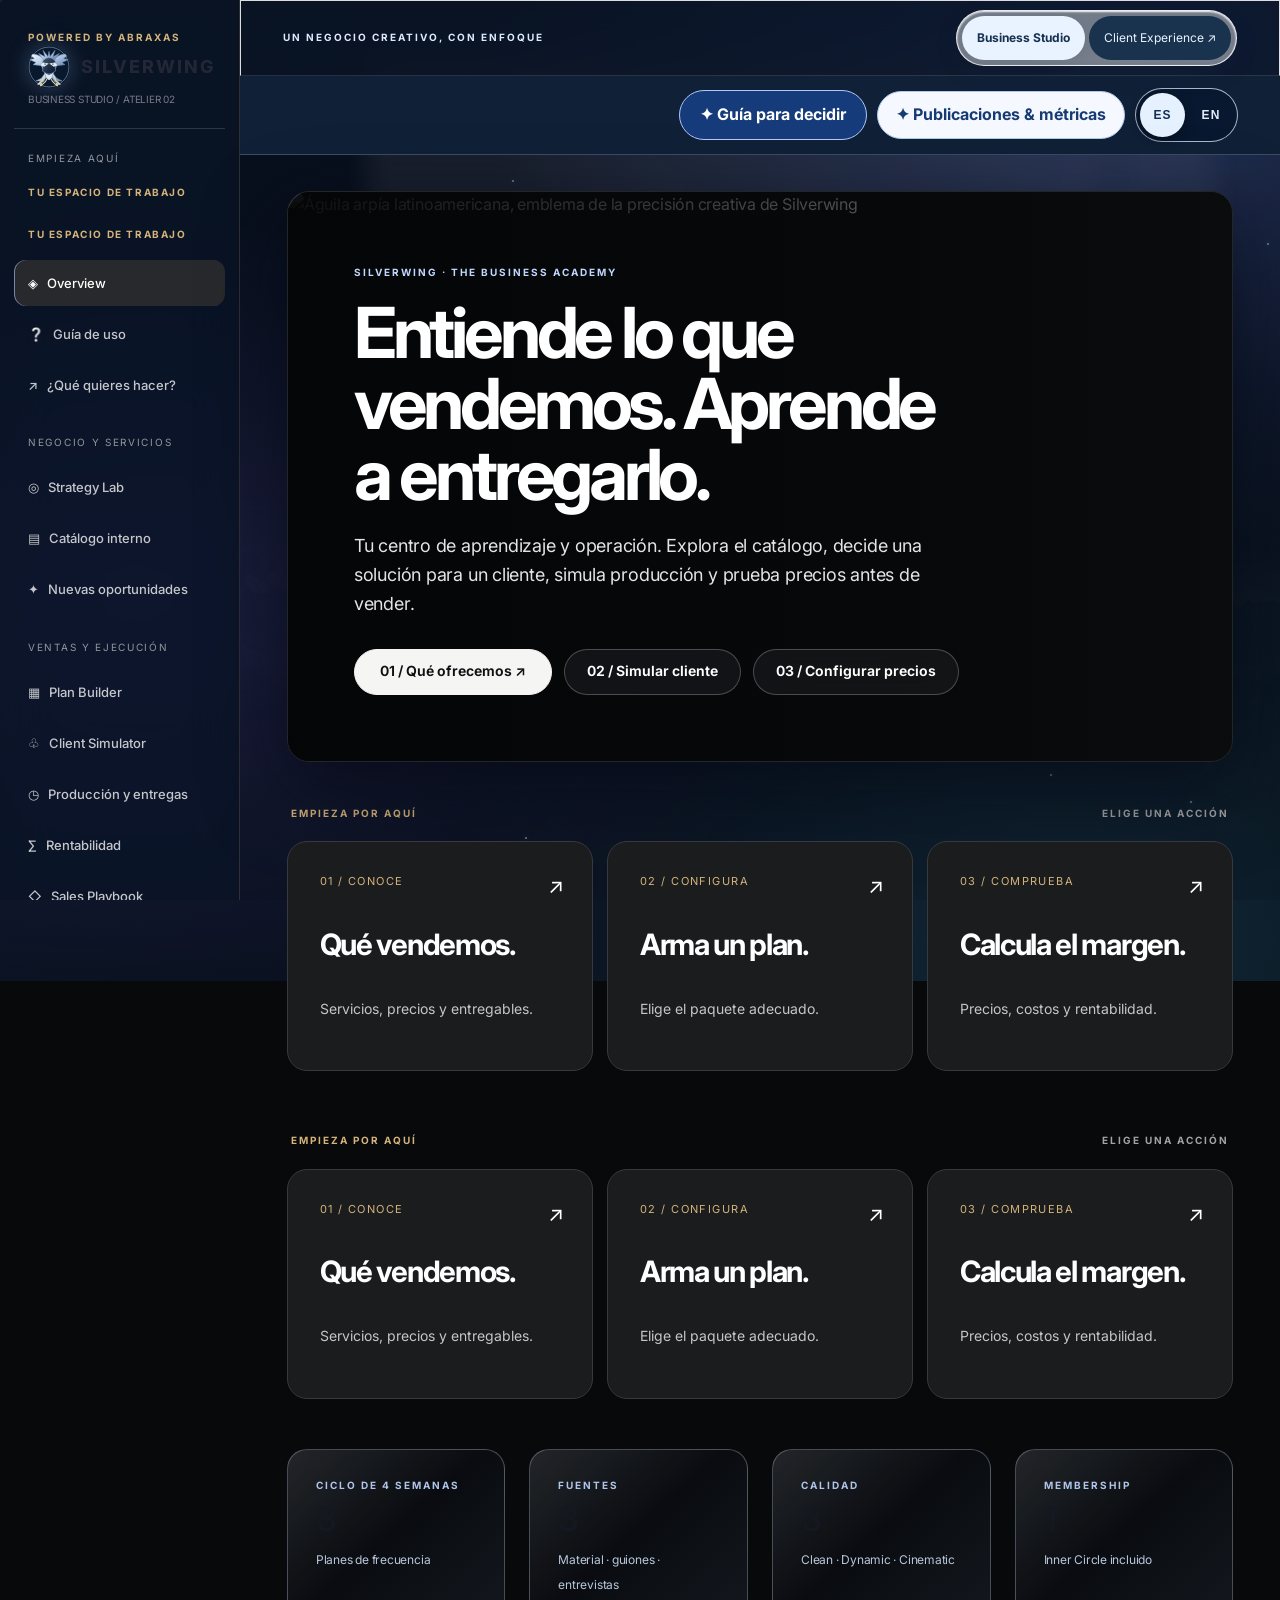
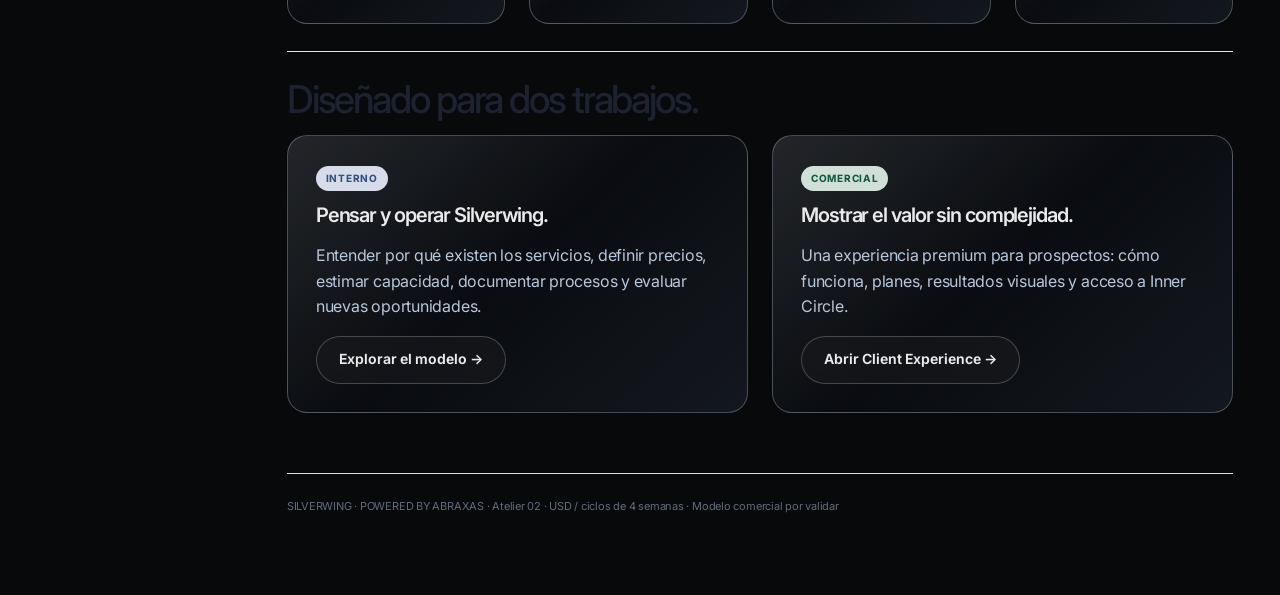
==== commit 7761d8c4: "Publish Silverwing V1 redesigned pages with bundled styles" ====
--- a/index.html
+++ b/index.html
@@ -1,8 +1,93 @@
 <!DOCTYPE html>
 
-<html lang="es"><head><meta charset="utf-8"/><meta content="width=device-width, initial-scale=1" name="viewport"/><title>Silverwing — Powered by Abraxas</title><link href="manifest.webmanifest" rel="manifest"/><link href="assets/silverwing-harpy-mark.svg" rel="icon" type="image/svg+xml"/><link href="assets/icon-192.png" rel="apple-touch-icon"/><meta content="#07111f" name="theme-color"/><meta content="yes" name="apple-mobile-web-app-capable"/><meta content="SW Studio" name="apple-mobile-web-app-title"/><link href="design.css" rel="stylesheet"/><link href="components.css" rel="stylesheet"/></head><body class="optics-on"><a class="skip" data-copy="text.61a5d1fc23a8" href="#main-content">Saltar al contenido</a><div aria-live="polite" class="toast" id="toast" role="status"></div><div class="shell"><aside aria-label="Módulos internos" class="sidebar" id="studio-sidebar"><div class="brand"><div class="eyebrow">Powered by Abraxas</div><strong class="sw-operator-brand"><img alt="Emblema águila arpía Silverwing" height="42" src="assets/silverwing-harpy-mark.svg" width="42"/> SILVERWING</strong><p>BUSINESS STUDIO / ATELIER 02</p></div><div class="nav-group" data-copy="text.f64e0c6d7413">Start here</div><nav class="nav" id="nav"><button class="active" data-target="home">◈   Overview</button><button data-target="help">❔   Guía de uso</button><button data-target="questions">↗   ¿Qué quieres hacer?</button><div class="nav-group" data-copy="text.3aeb6426db84">Negocio y servicios</div><button data-target="strategy">◎   Strategy Lab</button><button data-target="services">▤   Catálogo interno</button><button data-target="innovation">✦   Nuevas oportunidades</button><div class="nav-group" data-copy="text.ddccb6bdef43">Ventas y ejecución</div><button data-target="builder">▦   Plan Builder</button><button data-target="scenarios">♧   Client Simulator</button><button data-target="operations">◷   Producción y entregas</button><button data-target="finance">∑   Rentabilidad</button><button data-target="sales">◇   Sales Playbook</button><button data-target="club">♛   Club / Inner Circle</button><a class="sw-studio-inner-link" href="https://lordjeferies.github.io/silverwing-public/inner-circle.html" rel="noopener noreferrer" target="_blank">↗   Inner Circle público</a><button data-target="settings">⚙   Datos y tarifas</button><button data-target="journal">◌   Decision Journal</button><button data-target="proposal">▧   Propuesta generada</button><a class="sw-lab-link" data-lab-link="" href="./playground.html">◌ Playground</a></nav></aside><main class="main" id="main-content" tabindex="-1"><header class="top glass-controls"><div class="logo-mobile">SILVERWING</div><button aria-controls="studio-sidebar" aria-expanded="false" class="mobile-nav" id="menuToggle" onclick="toggleMenu()">☰ Secciones</button><div class="eyebrow internal" data-copy="text.435f0043c4d4">A creative business, in focus</div><div class="mode glass-controls"><button class="active" id="internalBtn" onclick="setMode('internal')">Business Studio</button><button data-copy="text.c010eab8afc6" id="clientBtn" onclick="setMode('client')">Client Experience ↗</button></div></header><div aria-label="Client site navigation" class="client-subnav" id="clientSubnav"><strong>Silverwing / Inner Circle</strong><button data-copy="text.0efc2e6be4c2" onclick="clientGo('clientLanding')">Overview</button><button data-copy="text.cbbb0a761559" onclick="clientGo('clientHow')">How it works</button><button onclick="clientGo('clientPlans')">Explore plans</button><button onclick="clientGo('clientClub')">Inner Circle</button></div><div class="content">
-<section class="section internal active" id="home"><div class="sw-studio-hero"><img alt="Águila arpía latinoamericana, emblema de la precisión creativa de Silverwing" fetchpriority="high" src="https://lordjeferies.github.io/silverwing-public/assets/harpy-eagle-cinema.png"/><div class="sw-studio-hero-veil"></div><div class="sw-studio-hero-copy"><span class="eyebrow" data-copy="text.44c4844e9320">SILVERWING · THE BUSINESS ACADEMY</span><h1 data-copy="text.a8ee1bb0493d">Entiende lo que vendemos. Aprende a entregarlo.</h1><p data-copy="text.4ec575bc2f15">Tu centro de aprendizaje y operación. Explora el catálogo, decide una solución para un cliente, simula producción y prueba precios antes de vender.</p><div class="actions"><button class="btn" data-copy="text.195239556291" onclick="go('services')">01 / Qué ofrecemos ↗</button><button class="btn secondary" data-copy="text.e085037b3c7b" onclick="go('scenarios')">02 / Simular cliente</button><button class="btn secondary" data-copy="text.de6607ffc0db" onclick="go('settings')">03 / Configurar precios</button></div></div></div>
-<div class="sw-studio-learning-map"><article><span data-copy="text.041dbf96ae20">APRENDER</span><h3 data-copy="text.822f0c944589">Qué y para quién.</h3><p data-copy="text.2825e3803dae">Producto, problema, materiales necesarios, entregables, límites y cuándo recomendarlo.</p><button class="btn secondary" data-copy="text.ee5d6533dd80" onclick="go('services')">Ver catálogo →</button></article><article><span data-copy="text.69309b8f85a0">PRACTICAR</span><h3 data-copy="text.e2057cf6f917">Qué haríamos en cada caso.</h3><p data-copy="text.5a8f614f4e0d">Recomendaciones razonadas, objeciones comerciales y escenarios de retrasos.</p><button class="btn secondary" data-copy="text.3f4f00cc64c5" onclick="go('scenarios')">Simular cliente →</button></article><article><span data-copy="text.790228b98346">COMPROBAR</span><h3 data-copy="text.afb603797965">Cuánto cobramos y cuándo.</h3><p data-copy="text.80980f42cdee">Pricing Lab, capacidad, costo de producción, rentabilidad y estimaciones de entrega.</p><button class="btn secondary" data-copy="text.cef89d09700f" onclick="go('finance')">Ver rentabilidad →</button></article></div><div class="grid four"><div class="card"><div class="eyebrow" data-copy="text.b1a40d93348e">Ciclo de 4 semanas</div><div class="metric">3</div><span class="muted small" data-copy="text.4434455b43d2">Planes de frecuencia</span></div><div class="card"><div class="eyebrow" data-copy="text.0f5d33d12307">Fuentes</div><div class="metric">3</div><span class="muted small" data-copy="text.60f7311e5be9">Material · guiones · entrevistas</span></div><div class="card"><div class="eyebrow" data-copy="text.b2e6a424605a">Calidad</div><div class="metric">3</div><span class="muted small">Clean · Dynamic · Cinematic</span></div><div class="card"><div class="eyebrow">Membership</div><div class="metric">1</div><span class="muted small">Inner Circle incluido</span></div></div><div class="divider"></div><h2 data-copy="text.427baa1f4b9d">Diseñado para dos trabajos.</h2><div class="grid two"><div class="card"><span class="tag" data-copy="text.91d1fb940f90">Interno</span><h3 data-copy="text.0172ffed8af4" style="margin-top:14px">Pensar y operar Silverwing.</h3><p class="muted" data-copy="text.f475f1ff18f0">Entender por qué existen los servicios, definir precios, estimar capacidad, documentar procesos y evaluar nuevas oportunidades.</p><button class="btn secondary" data-copy="text.bbb7d62cec3c" onclick="go('strategy')">Explorar el modelo →</button></div><div class="card"><span class="tag good" data-copy="text.e063f09b2249">Comercial</span><h3 data-copy="text.e2509f8f2b8c" style="margin-top:14px">Mostrar el valor sin complejidad.</h3><p class="muted" data-copy="text.d768ac3a43ec">Una experiencia premium para prospectos: cómo funciona, planes, resultados visuales y acceso a Inner Circle.</p><button class="btn secondary" data-copy="text.990fbf17756d" onclick="setMode('client')">Abrir Client Experience →</button></div></div></section>
+<html lang="es"><head><meta charset="utf-8"/><meta content="width=device-width, initial-scale=1" name="viewport"/><title>Silverwing — Powered by Abraxas</title><link href="manifest.webmanifest" rel="manifest"/><link href="assets/silverwing-harpy-mark.svg" rel="icon" type="image/svg+xml"/><link href="assets/icon-192.png" rel="apple-touch-icon"/><meta content="#07111f" name="theme-color"/><meta content="yes" name="apple-mobile-web-app-capable"/><meta content="SW Studio" name="apple-mobile-web-app-title"/><link href="design.css" rel="stylesheet"/><link href="components.css" rel="stylesheet"/><style id="sw-premium-inline">
+/* Silverwing — editorial refinement for the complete V1 applications.
+   A progressive layer: no behavior or pricing logic is replaced. */
+:root{--bg:#08090b;--panel:#161719;--panel2:#1d1e20;--line:rgba(232,232,234,.16);--text:#f6f6f7;--muted:#bfc0c4;--accent:#d6b36e;--purple:#9c3942;--good:#a6c6b2;--sw-ink:#0c0c0e;--sw-paper:#f7f7f7;--sw-focus:#ebc779;--sw-border:rgba(235,235,235,.19);--sw-glass:rgba(19,20,23,.79);color-scheme:dark}
+html{scroll-behavior:smooth}body{background:var(--bg);color:var(--text);font-family:Inter,-apple-system,BlinkMacSystemFont,'Helvetica Neue',Arial,sans-serif;-webkit-font-smoothing:antialiased;letter-spacing:-.012em}body::selection{background:#a47d44;color:#050506}
+:where(.main,.section,.client-page){min-width:0} :where(p,.lead,.small,.caption){max-width:75ch}p{line-height:1.66} :where(h1,h2,h3){text-wrap:balance;letter-spacing:-.045em;line-height:1.09}h1{font-weight:700} :where(.eyebrow,.nav-group){letter-spacing:.16em;color:var(--accent)}
+:where(.top,.glass-controls,.client-subnav){background:rgba(13,14,16,.73)!important;backdrop-filter:blur(24px) saturate(1.18);-webkit-backdrop-filter:blur(24px) saturate(1.18);border-color:rgba(255,255,255,.16)!important;color:#f5f5f5} :where(.top,.client-subnav){isolation:isolate}
+:where(.top,.client-subnav) :where(a,button,span,strong){color:#f6f6f7} :where(.sidebar){background:#0d0e10;border-color:#343436} :where(.nav button){color:#d4d4d7} :where(.nav button.active,.nav button:hover){background:#242427;color:#fff}
+:where(.cinema-hero){position:relative;isolation:isolate;background:#101113;overflow:hidden;border-color:rgba(255,255,255,.13)!important} :where(.cinema-hero) .scene-bg{width:100%;height:100%;object-fit:cover;filter:brightness(.66) saturate(.62) contrast(1.08)} :where(.cinema-hero) .scene-shade{background:linear-gradient(90deg,rgba(3,4,6,.94) 0%,rgba(3,4,6,.77) 43%,rgba(3,4,6,.18) 78%),linear-gradient(0deg,rgba(3,4,6,.62),transparent 60%)} :where(.cinema-hero) .cinema-copy{position:relative;z-index:2} :where(.cinema-copy) :where(h1,p,.eyebrow){color:#fff!important;text-shadow:0 1px 16px rgba(0,0,0,.27)} :where(.cinema-copy) h1{font-size:clamp(2.8rem,6.7vw,6.9rem);line-height:1.02;max-width:11ch} :where(.cinema-copy) .lead{max-width:48ch;color:#e8e8eb!important}
+:where(.cinema-offer){background:rgba(12,13,15,.83)!important;color:#fff!important;border:1px solid rgba(255,255,255,.23)!important;box-shadow:0 22px 90px rgba(0,0,0,.38);backdrop-filter:blur(22px) saturate(1.05);-webkit-backdrop-filter:blur(22px) saturate(1.05);isolation:isolate} :where(.cinema-offer) :where(p,span,.from){color:#f3f3f4!important} :where(.cinema-offer) .price{color:#fff!important}
+:where(.scene-controls){display:flex;gap:8px;flex-wrap:wrap} :where(.scene-controls button){background:rgba(12,13,15,.85)!important;color:#f6f6f6!important;border:1px solid rgba(255,255,255,.33)!important;padding:11px 15px;min-height:44px;backdrop-filter:blur(16px)} :where(.scene-controls button[aria-pressed="true"]){background:#eee!important;color:#101013!important;border-color:#eee!important}
+:where(.card,.plan,.tile,.panel,.sw-product-panel,.feature-card){background:#1a1b1e;color:#f2f2f3;border-color:rgba(245,245,245,.16)} :where(.card,.plan,.tile,.panel,.sw-product-panel) :where(p,.small,.caption){color:#c9c9cd}
+:where(.btn,button){transition:background-color .2s ease,border-color .2s ease,box-shadow .2s ease,transform .2s ease} :where(.btn,button):hover:not(:disabled){filter:brightness(1.1)} :where(.btn,button):active:not(:disabled){transform:scale(.99)} :where(a,button,input,select,textarea):focus-visible{outline:3px solid #dfb56c!important;outline-offset:3px}
+:where(input,select,textarea){background:#191a1d;color:#f9f9f9;border:1px solid #626369} :where(input,select,textarea)::placeholder{color:#bbbcc0} :where(label,.field){color:#eee} :where(.sw-product-panel){background:#191a1d!important;color:#f9f9f9!important} :where(.sw-product-panel p){color:#d7d7da!important}
+:where(.section){scroll-margin-top:95px} :where(.section>h1,.section>.lead){max-width:1000px} :where(.section>.lead){font-size:clamp(1rem,1.6vw,1.28rem)}
+@media(min-width:1100px){:where(.main>.section,.main>.client-page){padding-left:clamp(28px,5vw,84px);padding-right:clamp(28px,5vw,84px)}:where(.cinema-hero){min-height:min(790px,90vh)}}
+@media(max-width:767px){:where(.cinema-hero){min-height:0!important;display:flex!important;flex-direction:column;overflow:visible} :where(.cinema-hero) .scene-bg{position:absolute;inset:0;height:100%;max-height:540px;object-position:center top} :where(.cinema-hero) .scene-shade{position:absolute;inset:0;max-height:540px} :where(.cinema-hero) .cinema-copy{padding:clamp(24px,6vw,44px)!important;min-height:440px} :where(.cinema-copy) h1{font-size:clamp(2.55rem,10.8vw,4.7rem);overflow-wrap:normal} :where(.cinema-offer){position:relative!important;inset:auto!important;transform:none!important;width:auto!important;margin:0 16px 18px!important;max-width:none!important} :where(.scene-controls button){font-size:12px} :where(.section){padding-inline:16px} :where(input,select,textarea){font-size:16px} :where(.top){max-width:100vw} :where(.grid,.row){min-width:0}}
+@media(max-width:360px){:where(.cinema-copy) h1{font-size:2.45rem} :where(.scene-controls){gap:4px} :where(.scene-controls button){padding:8px 10px}}
+@media(prefers-reduced-motion:reduce){html{scroll-behavior:auto!important}*,*::before,*::after{animation-duration:.01ms!important;animation-iteration-count:1!important;transition-duration:.01ms!important}}
+
+</style><style id="sw-redesign-inline">
+/* Silverwing V1 — design rebuild, October 2026. Layout and content changes. */
+:root{--sw-black:#08090b;--sw-graphite:#161719;--sw-white:#f6f6f4;--sw-gold:#c79c4f;--sw-silver:#b8b9bc;--sw-red:#97242d}
+body.sw-redesign{background:#08090b!important;color:#f6f6f4!important;font-family:-apple-system,BlinkMacSystemFont,"SF Pro Display",Inter,Arial,sans-serif;letter-spacing:-.014em}
+.sw-redesign .top{background:rgba(11,12,15,.89)!important;backdrop-filter:blur(24px) saturate(130%);-webkit-backdrop-filter:blur(24px) saturate(130%);border-bottom:1px solid rgba(255,255,255,.12)!important;box-shadow:none!important}
+.sw-redesign h1,.sw-redesign h2,.sw-redesign h3{letter-spacing:-.055em;line-height:1.08}
+.sw-redesign .eyebrow,.sw-entry-label,.sw-simple-heading small{font-size:10px;letter-spacing:.2em;font-weight:700;color:#d5b37a}
+.sw-redesign p,.sw-redesign .lead{line-height:1.6}
+.sw-redesign .btn,.sw-redesign .sw-action-main{border-radius:999px!important;min-height:48px;padding:12px 25px;background:#f5f5f4!important;color:#101113!important;border:1px solid #f5f5f4!important;font-size:14px;font-weight:650;display:inline-flex;align-items:center;gap:20px;justify-content:center;cursor:pointer;box-shadow:none!important}
+.sw-redesign .btn.secondary,.sw-action-quiet{background:rgba(24,25,28,.72)!important;color:#fff!important;border:1px solid rgba(255,255,255,.24)!important;border-radius:999px;padding:12px 22px;min-height:48px;font-size:14px;cursor:pointer;backdrop-filter:blur(16px)}
+.sw-redesign .btn:hover,.sw-action-main:hover{background:#e0c294!important;border-color:#e0c294!important}
+.sw-redesign .card{background:#17181a!important;color:#f6f6f4!important;border-color:rgba(255,255,255,.14)!important;box-shadow:none!important;border-radius:20px!important}
+.sw-redesign .card p,.sw-redesign .muted,.sw-redesign .small{color:#c4c4c6!important}
+.sw-redesign .card h3,.sw-redesign .card h2{color:#fff!important}
+.sw-redesign :is(input,select,textarea){background:#202123;color:#fff;border-color:#55585e}
+.sw-redesign :is(button,a,input,textarea,select):focus-visible{outline:3px solid #f3d18a!important;outline-offset:3px}
+.sw-redesign .section{scroll-margin-top:88px}
+/* Public: one dominant cinematic composition, not two competing heroes. */
+.sw-public #clientLanding{padding-top:0!important}
+.sw-public #clientLanding .cinema-hero{position:relative;min-height:min(800px,91svh);display:grid!important;grid-template-columns:minmax(0,1fr) minmax(230px,290px)!important;align-items:end;gap:clamp(24px,5vw,80px);padding:clamp(80px,11vw,170px) clamp(24px,7vw,115px) clamp(50px,6vw,88px)!important;isolation:isolate;overflow:hidden;border:0!important;border-radius:0!important;background:#08090b}
+.sw-public #clientLanding .scene-bg{position:absolute;inset:0;width:100%;height:100%;object-fit:cover;object-position:center 42%;z-index:-3;opacity:.84}
+.sw-public #clientLanding .scene-shade{position:absolute;inset:0;z-index:-2;background:linear-gradient(90deg,rgba(0,0,0,.86),rgba(0,0,0,.42) 64%,rgba(0,0,0,.25)),linear-gradient(0deg,#07080b 1%,transparent 43%)}
+.sw-public #clientLanding .cinema-copy{position:relative;z-index:1;max-width:810px;padding:0!important;color:#fff!important;text-shadow:none!important}
+.sw-public #clientLanding .cinema-copy h1{font-weight:650!important;font-size:clamp(60px,7.1vw,118px)!important;line-height:.99!important;letter-spacing:-.075em!important;margin:20px 0 28px;color:#fff!important}
+.sw-public #clientLanding .cinema-copy h1 em,.sw-simple-heading em{font-style:normal;color:#d0d0ce}
+.sw-public #clientLanding .cinema-copy .lead{max-width:540px;font-size:clamp(17px,1.65vw,22px)!important;color:#e0e0e1!important;line-height:1.5;margin-bottom:26px}
+.sw-new-actions{display:flex;align-items:center;flex-wrap:wrap;gap:12px;margin:20px 0 28px}
+.sw-public #clientLanding .cinema-offer{align-self:end;position:relative;z-index:2;background:rgba(18,20,23,.77)!important;backdrop-filter:blur(26px) saturate(120%);-webkit-backdrop-filter:blur(26px) saturate(120%);border:1px solid rgba(255,255,255,.24)!important;border-radius:24px!important;max-width:300px;box-shadow:0 20px 70px rgba(0,0,0,.2);color:#fff!important;padding:27px!important}
+.sw-public #clientLanding .cinema-offer :is(p,.from){color:#dfdfdf!important}
+.sw-public #clientLanding .cinema-offer .price{font-size:clamp(40px,4vw,60px);font-weight:700;color:#fff!important}
+.sw-public #clientLanding .cinema-offer .price span{font-size:12px;color:#dedede}
+.sw-public #clientLanding .scene-controls{position:relative!important;display:flex;gap:8px;flex-wrap:wrap;margin-top:18px}
+.sw-public #clientLanding .scene-controls button{color:#eee!important;border-color:rgba(255,255,255,.27)!important;background:rgba(10,12,15,.72)!important;font-size:10px!important;min-height:34px;padding:6px 10px;border-radius:30px}
+.sw-advanced{margin-top:15px;font-size:12px;color:#ccc}.sw-advanced summary{cursor:pointer;padding:9px 0}
+.sw-public .sw-simple-explainer{padding:clamp(64px,10vw,140px) max(25px,calc((100vw - 1240px)/2));color:#fff;background:#0d0e10}
+.sw-simple-heading{text-align:center;max-width:800px;margin:0 auto 70px}
+.sw-simple-heading h2{font-size:clamp(40px,5vw,77px);margin:20px auto}
+.sw-simple-heading p{color:#c3c3c7;font-size:18px}
+.sw-simple-steps{display:grid;grid-template-columns:repeat(3,minmax(0,1fr));gap:16px;margin:0 auto 40px}
+.sw-simple-steps article{background:#1b1c1e;border:1px solid #353639;border-radius:22px;padding:clamp(24px,3vw,42px);min-height:220px}
+.sw-simple-steps b{font-size:12px;color:#d5b37a}.sw-simple-steps h3{margin:42px 0 12px;font-size:25px}.sw-simple-steps p{color:#cacaca}
+.sw-public .sw-simple-explainer>.sw-action-main{display:flex;margin:0 auto}
+.sw-public .sw-deep-content{margin-block:40px}
+/* Studio: legible editorial app, restrained navigation and 3 primary jobs. */
+.sw-studio .sidebar{background:#111214!important;border-right:1px solid #2e3034!important;width:auto!important}
+.sw-studio .sidebar .brand{padding-bottom:18px}.sw-studio .sidebar .nav-group{color:#94969c!important;font-size:10px}
+.sw-studio .sidebar .nav button{background:transparent!important;color:#c6c7cb!important;border-radius:12px!important;font-weight:500}
+.sw-studio .sidebar .nav button.active,.sw-studio .sidebar .nav button:hover{background:#28292c!important;color:#fff!important}
+.sw-studio-nav-caption{padding:8px 14px;color:#d5b37a;font-size:10px;font-weight:700;letter-spacing:.16em}
+.sw-studio #home .sw-studio-hero{min-height:560px;border:1px solid #242527;border-radius:22px;isolation:isolate;overflow:hidden;background:#0c0d0e!important}
+.sw-studio #home .sw-studio-hero>img{object-fit:cover!important;object-position:center 40%;opacity:.8!important}
+.sw-studio #home .sw-studio-hero-veil{background:linear-gradient(90deg,rgba(4,5,7,.95),rgba(4,5,7,.58) 68%,rgba(4,5,7,.15))!important}
+.sw-studio #home .sw-studio-hero-copy{max-width:790px;color:#fff!important}
+.sw-studio #home .sw-studio-hero-copy h1{font-size:clamp(52px,5.5vw,89px)!important;line-height:1.01!important;color:#fff!important}
+.sw-studio #home .sw-studio-hero-copy p{font-size:18px!important;color:#e4e4e5!important;max-width:590px}
+.sw-studio-entry{margin:30px 0 50px}.sw-entry-label{display:flex;justify-content:space-between;gap:16px;padding:12px 4px 20px}.sw-entry-label span{color:#a3a3a5}
+.sw-entry-grid{display:grid;grid-template-columns:repeat(3,minmax(0,1fr));gap:14px}
+.sw-entry-grid button{background:#1b1c1e;color:#fff;border:1px solid #38393d;border-radius:20px;padding:32px;text-align:left;cursor:pointer;display:grid;gap:16px;min-height:230px;position:relative;transition:background .2s,border-color .2s}
+.sw-entry-grid button:hover{background:#27282b;border-color:#a18b64}
+.sw-entry-grid button span{color:#d3b37b;font-size:11px;letter-spacing:.13em}.sw-entry-grid button strong{font-size:clamp(23px,2.3vw,34px);letter-spacing:-.045em}.sw-entry-grid button small{font-size:14px;color:#c6c6ca}.sw-entry-grid button i{position:absolute;right:28px;top:30px;font-style:normal;font-size:21px}
+.sw-studio .sw-secondary-detail{opacity:.92}.sw-studio #finance h1,.sw-studio #services h1{color:#fff}
+@media(max-width:1000px){.sw-public #clientLanding .cinema-hero{grid-template-columns:1fr!important;padding-top:110px!important}.sw-public #clientLanding .cinema-offer{max-width:420px}.sw-entry-grid{grid-template-columns:1fr 1fr}}
+@media(max-width:680px){.sw-public #clientLanding .cinema-hero{padding:105px 22px 36px!important;min-height:800px}.sw-public #clientLanding .cinema-copy h1{font-size:clamp(54px,13vw,82px)!important}.sw-public #clientLanding .cinema-offer{max-width:none;width:100%}.sw-simple-steps,.sw-entry-grid{grid-template-columns:1fr}.sw-simple-steps article{min-height:170px}.sw-simple-steps h3{margin-top:20px}.sw-entry-grid button{min-height:175px}.sw-studio #home .sw-studio-hero-copy h1{font-size:clamp(42px,10vw,64px)!important}}
+@media(prefers-reduced-motion:reduce){.sw-redesign *, .sw-redesign *:before,.sw-redesign *:after{animation-duration:.01ms!important;transition-duration:.01ms!important}}
+
+</style></head><body class="optics-on sw-redesign sw-studio sw-redesign sw-studio"><a class="skip" data-copy="text.61a5d1fc23a8" href="#main-content">Saltar al contenido</a><div aria-live="polite" class="toast" id="toast" role="status"></div><div class="shell"><aside aria-label="Módulos internos" class="sidebar" id="studio-sidebar"><div class="brand"><div class="eyebrow">Powered by Abraxas</div><strong class="sw-operator-brand"><img alt="Emblema águila arpía Silverwing" height="42" src="assets/silverwing-harpy-mark.svg" width="42"/> SILVERWING</strong><p>BUSINESS STUDIO / ATELIER 02</p></div><div class="nav-group" data-copy="text.f64e0c6d7413">Start here</div><p class="sw-studio-nav-caption">TU ESPACIO DE TRABAJO</p><p class="sw-studio-nav-caption">TU ESPACIO DE TRABAJO</p><nav class="nav" id="nav"><button class="active" data-target="home">◈   Overview</button><button data-target="help">❔   Guía de uso</button><button data-target="questions">↗   ¿Qué quieres hacer?</button><div class="nav-group" data-copy="text.3aeb6426db84">Negocio y servicios</div><button data-target="strategy">◎   Strategy Lab</button><button data-target="services">▤   Catálogo interno</button><button data-target="innovation">✦   Nuevas oportunidades</button><div class="nav-group" data-copy="text.ddccb6bdef43">Ventas y ejecución</div><button data-target="builder">▦   Plan Builder</button><button data-target="scenarios">♧   Client Simulator</button><button data-target="operations">◷   Producción y entregas</button><button data-target="finance">∑   Rentabilidad</button><button data-target="sales">◇   Sales Playbook</button><button data-target="club">♛   Club / Inner Circle</button><a class="sw-studio-inner-link" href="https://lordjeferies.github.io/silverwing-public/inner-circle.html" rel="noopener noreferrer" target="_blank">↗   Inner Circle público</a><button data-target="settings">⚙   Datos y tarifas</button><button data-target="journal">◌   Decision Journal</button><button data-target="proposal">▧   Propuesta generada</button><a class="sw-lab-link" data-lab-link="" href="./playground.html">◌ Playground</a></nav></aside><main class="main" id="main-content" tabindex="-1"><header class="top glass-controls"><div class="logo-mobile">SILVERWING</div><button aria-controls="studio-sidebar" aria-expanded="false" class="mobile-nav" id="menuToggle" onclick="toggleMenu()">☰ Secciones</button><div class="eyebrow internal" data-copy="text.435f0043c4d4">A creative business, in focus</div><div class="mode glass-controls"><button class="active" id="internalBtn" onclick="setMode('internal')">Business Studio</button><button data-copy="text.c010eab8afc6" id="clientBtn" onclick="setMode('client')">Client Experience ↗</button></div></header><div aria-label="Client site navigation" class="client-subnav" id="clientSubnav"><strong>Silverwing / Inner Circle</strong><button data-copy="text.0efc2e6be4c2" onclick="clientGo('clientLanding')">Overview</button><button data-copy="text.cbbb0a761559" onclick="clientGo('clientHow')">How it works</button><button onclick="clientGo('clientPlans')">Explore plans</button><button onclick="clientGo('clientClub')">Inner Circle</button></div><div class="content">
+<section class="section internal active" id="home"><div class="sw-studio-hero"><img alt="Águila arpía latinoamericana, emblema de la precisión creativa de Silverwing" fetchpriority="high" src="https://lordjeferies.github.io/silverwing-public/assets/harpy-eagle-cinema.png"/><div class="sw-studio-hero-veil"></div><div class="sw-studio-hero-copy"><span class="eyebrow" data-copy="text.44c4844e9320">SILVERWING / BUSINESS STUDIO</span><h1 data-copy="text.a8ee1bb0493d">Menos complejidad. Más claridad.</h1><p data-copy="text.4ec575bc2f15">Todo lo necesario para entender los servicios, preparar una propuesta y comprobar su rentabilidad.</p><div class="actions"><button class="btn" data-copy="text.195239556291" onclick="go('services')">01 / Qué ofrecemos ↗</button><button class="btn secondary" data-copy="text.e085037b3c7b" onclick="go('scenarios')">02 / Simular cliente</button><button class="btn secondary" data-copy="text.de6607ffc0db" onclick="go('settings')">03 / Configurar precios</button></div></div></div><div class="sw-studio-entry"><div class="sw-entry-label">EMPIEZA POR AQUÍ <span>ELIGE UNA ACCIÓN</span></div><div class="sw-entry-grid"><button onclick="go('services')" type="button"><span>01 / CONOCE</span><strong>Qué vendemos.</strong><small>Servicios, precios y entregables.</small><i>↗</i></button><button onclick="go('builder')" type="button"><span>02 / CONFIGURA</span><strong>Arma un plan.</strong><small>Elige el paquete adecuado.</small><i>↗</i></button><button onclick="go('finance')" type="button"><span>03 / COMPRUEBA</span><strong>Calcula el margen.</strong><small>Precios, costos y rentabilidad.</small><i>↗</i></button></div></div><div class="sw-studio-entry"><div class="sw-entry-label">EMPIEZA POR AQUÍ <span>ELIGE UNA ACCIÓN</span></div><div class="sw-entry-grid"><button onclick="go('services')" type="button"><span>01 / CONOCE</span><strong>Qué vendemos.</strong><small>Servicios, precios y entregables.</small><i>↗</i></button><button onclick="go('builder')" type="button"><span>02 / CONFIGURA</span><strong>Arma un plan.</strong><small>Elige el paquete adecuado.</small><i>↗</i></button><button onclick="go('finance')" type="button"><span>03 / COMPRUEBA</span><strong>Calcula el margen.</strong><small>Precios, costos y rentabilidad.</small><i>↗</i></button></div></div>
+<div class="grid four sw-secondary-detail sw-secondary-detail"><div class="card"><div class="eyebrow" data-copy="text.b1a40d93348e">Ciclo de 4 semanas</div><div class="metric">3</div><span class="muted small" data-copy="text.4434455b43d2">Planes de frecuencia</span></div><div class="card"><div class="eyebrow" data-copy="text.0f5d33d12307">Fuentes</div><div class="metric">3</div><span class="muted small" data-copy="text.60f7311e5be9">Material · guiones · entrevistas</span></div><div class="card"><div class="eyebrow" data-copy="text.b2e6a424605a">Calidad</div><div class="metric">3</div><span class="muted small">Clean · Dynamic · Cinematic</span></div><div class="card"><div class="eyebrow">Membership</div><div class="metric">1</div><span class="muted small">Inner Circle incluido</span></div></div><div class="divider"></div><h2 data-copy="text.427baa1f4b9d">Diseñado para dos trabajos.</h2><div class="grid two sw-secondary-detail sw-secondary-detail"><div class="card"><span class="tag" data-copy="text.91d1fb940f90">Interno</span><h3 data-copy="text.0172ffed8af4" style="margin-top:14px">Pensar y operar Silverwing.</h3><p class="muted" data-copy="text.f475f1ff18f0">Entender por qué existen los servicios, definir precios, estimar capacidad, documentar procesos y evaluar nuevas oportunidades.</p><button class="btn secondary" data-copy="text.bbb7d62cec3c" onclick="go('strategy')">Explorar el modelo →</button></div><div class="card"><span class="tag good" data-copy="text.e063f09b2249">Comercial</span><h3 data-copy="text.e2509f8f2b8c" style="margin-top:14px">Mostrar el valor sin complejidad.</h3><p class="muted" data-copy="text.d768ac3a43ec">Una experiencia premium para prospectos: cómo funciona, planes, resultados visuales y acceso a Inner Circle.</p><button class="btn secondary" data-copy="text.990fbf17756d" onclick="setMode('client')">Abrir Client Experience →</button></div></div></section>
 <section class="section internal" id="help"><div class="eyebrow" data-copy="text.76e7a3a3f9c2">Getting started</div><h1 data-copy="text.9f9389cfa66a">Cómo usar esta herramienta.</h1><p class="lead" data-copy="text.9d3ee6685ac3">El estudio guarda tus datos en este navegador. La experiencia comercial tiene un archivo separado sin información operativa. Cada módulo responde una pregunta específica.</p><div class="steps"><div class="step"><span>1</span><div><h3 data-copy="text.929c3103cb80">Comienza por Strategy Lab</h3><p class="muted" data-copy="text.f065044b7fc3">Lee las hipótesis y criterios que justifican la estructura del negocio. Revisa qué está validado y qué falta comprobar.</p><button class="btn ghost" data-copy="text.170adbd8641b" onclick="go('strategy')">Abrir estrategia</button></div></div><div class="step"><span>2</span><div><h3 data-copy="text.e1dec4641955">Consulta el Catálogo interno</h3><p class="muted" data-copy="text.cf3b50e2c340">Cada producto indica problema, lógica, entregable, fuentes y límites. Úsalo para alinear a todo el equipo.</p><button class="btn ghost" data-copy="text.a8c2ad1bc067" onclick="go('services')">Ver servicios</button></div></div><div class="step"><span>3</span><div><h3 data-copy="text.cdd0b05d6b12">Arma un plan y simula un cliente</h3><p class="muted" data-copy="text.3c1588c4c8a4">Selecciona frecuencia, método de creación y estilo. El precio y la propuesta se actualizan automáticamente.</p><button class="btn ghost" data-copy="text.8a1aa6c5c924" onclick="go('builder')">Abrir configurador</button></div></div><div class="step"><span>4</span><div><h3 data-copy="text.66f2c5fd5b4d">Verifica viabilidad y entrega</h3><p class="muted" data-copy="text.b5e8eda5fa14">Contrasta el precio con tu costo real; revisa las etapas y plazos de onboarding y producción.</p><button class="btn ghost" data-copy="text.f7cb232d6600" onclick="go('finance')">Ver rentabilidad</button></div></div><div class="step"><span>5</span><div><h3 data-copy="text.2bda9724d022">Activa el modo comercial</h3><p class="muted">Muestra solamente productos, beneficios y el configurador. El archivo commercial.html contiene únicamente el contenido comercial y sus reglas de precios.</p><button class="btn ghost" data-copy="text.3f4e4c28dde9" onclick="setMode('client')">Ver página comercial</button></div></div></div><div class="notice">Estado Atelier 02: datos locales, sin sincronización entre personas. El alojamiento de prueba requiere acceso del propietario. Para compartir solo la experiencia comercial usa commercial.html; no compartas este estudio con información privada.</div></section>
 <section class="section internal" id="questions"><div class="eyebrow" data-copy="text.075071200729">Quick navigation</div><h1 data-copy="text.89a191126ade">¿Qué quieres hacer hoy?</h1><p class="lead" data-copy="text.0d0e1f139b73">Selecciona una pregunta y ve directamente a la herramienta que te ayuda a resolverla.</p><div class="tiles" id="quickTiles"></div></section>
 <section class="section internal" id="strategy"><div class="eyebrow" data-copy="text.e9f960644b7a">Strategy Lab / Business rationale</div><h1 data-copy="text.13eb82c853ed">Por qué existe Silverwing.</h1><p class="lead" data-copy="text.fa777bbfdd46">No vendemos algoritmos ni viralidad garantizada. Convertimos conocimiento en un sistema de publicación consistente y de calidad, con más oportunidades para aprender qué funciona.</p><div class="grid two" id="principles"></div><div class="divider"></div><h2 data-copy="text.81bb429aa5f7">Una decisión, una hipótesis, una medición.</h2><div class="table-wrap"><table><thead><tr><th data-copy="text.5c2a3bfe3494">Decisión</th><th data-copy="text.619de4471dca">Razonamiento</th><th data-copy="text.9c596a813dba">Qué validar</th></tr></thead><tbody><tr><td>12 / 28 / 64 piezas</td><td data-copy="text.084affe60c6b">Frecuencia con opciones para distintas necesidades</td><td data-copy="text.4670ead7ced7">Calidad sostenida, resultado y margen por ciclo</td></tr><tr><td data-copy="text.dabbcc94fb0e">Mix de Reels, carouseles y memes</td><td data-copy="text.e470794e309d">Distintos formatos sirven a distintos objetivos</td><td data-copy="text.d613e82fb5b0">Retención, compartidos, guardados y conversiones</td></tr><tr><td data-copy="text.760f701d6def">Guiones y entrevistas</td><td data-copy="text.1bf68cce59bb">Reducir dependencia del tiempo del profesional</td><td data-copy="text.e9adb2422d10">Horas de preparación y contenido útil generado</td></tr><tr><td data-copy="text.86eb2ceb6f47">Visuales IA</td><td data-copy="text.b645afcab53b">Complementar y explicar sin grabar siempre</td><td data-copy="text.0e432610119b">Costos, precisión y aceptación del cliente</td></tr><tr><td>Inner Circle incluido</td><td data-copy="text.9d5ff37a8a55">Relación continua y oportunidades complementarias</td><td data-copy="text.6e7569e6a23c">Participación, renovación y compras adicionales</td></tr></tbody></table></div></section>
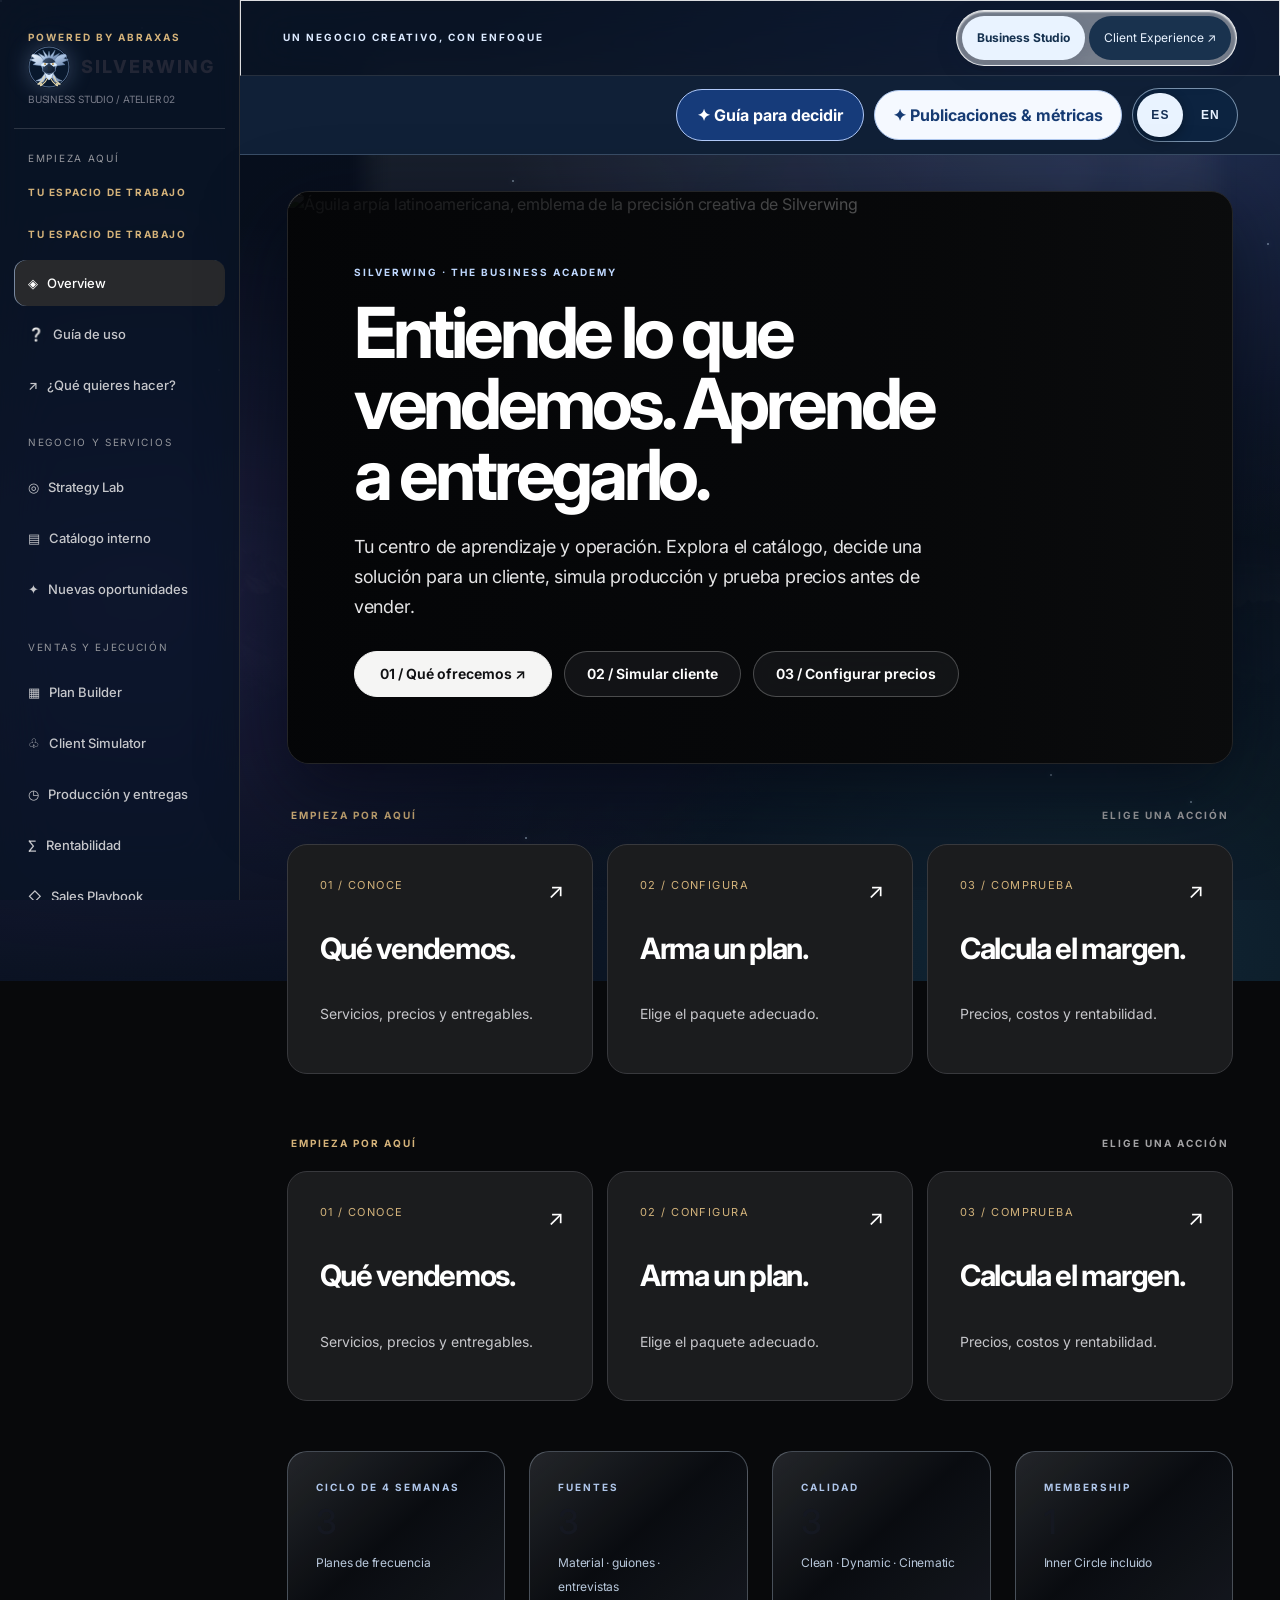
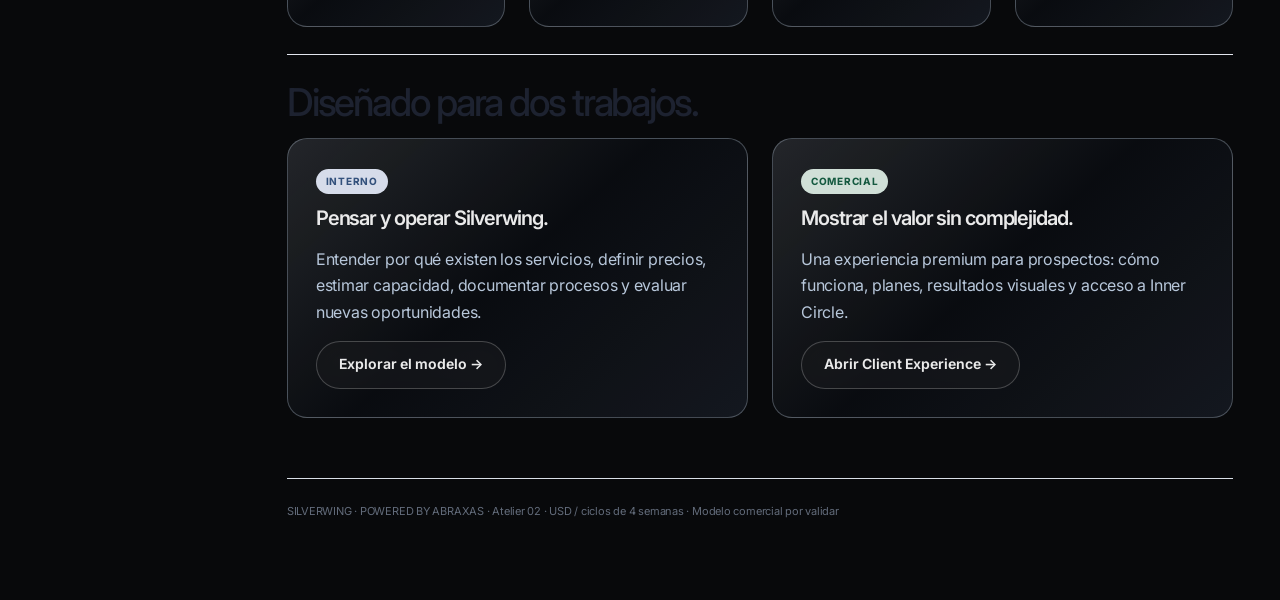
==== commit a7af5aef: "Apply shared accessible V2 polish to live application" ====
--- a/index.html
+++ b/index.html
@@ -85,7 +85,7 @@
 @media(max-width:680px){.sw-public #clientLanding .cinema-hero{padding:105px 22px 36px!important;min-height:800px}.sw-public #clientLanding .cinema-copy h1{font-size:clamp(54px,13vw,82px)!important}.sw-public #clientLanding .cinema-offer{max-width:none;width:100%}.sw-simple-steps,.sw-entry-grid{grid-template-columns:1fr}.sw-simple-steps article{min-height:170px}.sw-simple-steps h3{margin-top:20px}.sw-entry-grid button{min-height:175px}.sw-studio #home .sw-studio-hero-copy h1{font-size:clamp(42px,10vw,64px)!important}}
 @media(prefers-reduced-motion:reduce){.sw-redesign *, .sw-redesign *:before,.sw-redesign *:after{animation-duration:.01ms!important;transition-duration:.01ms!important}}
 
-</style></head><body class="optics-on sw-redesign sw-studio sw-redesign sw-studio"><a class="skip" data-copy="text.61a5d1fc23a8" href="#main-content">Saltar al contenido</a><div aria-live="polite" class="toast" id="toast" role="status"></div><div class="shell"><aside aria-label="Módulos internos" class="sidebar" id="studio-sidebar"><div class="brand"><div class="eyebrow">Powered by Abraxas</div><strong class="sw-operator-brand"><img alt="Emblema águila arpía Silverwing" height="42" src="assets/silverwing-harpy-mark.svg" width="42"/> SILVERWING</strong><p>BUSINESS STUDIO / ATELIER 02</p></div><div class="nav-group" data-copy="text.f64e0c6d7413">Start here</div><p class="sw-studio-nav-caption">TU ESPACIO DE TRABAJO</p><p class="sw-studio-nav-caption">TU ESPACIO DE TRABAJO</p><nav class="nav" id="nav"><button class="active" data-target="home">◈   Overview</button><button data-target="help">❔   Guía de uso</button><button data-target="questions">↗   ¿Qué quieres hacer?</button><div class="nav-group" data-copy="text.3aeb6426db84">Negocio y servicios</div><button data-target="strategy">◎   Strategy Lab</button><button data-target="services">▤   Catálogo interno</button><button data-target="innovation">✦   Nuevas oportunidades</button><div class="nav-group" data-copy="text.ddccb6bdef43">Ventas y ejecución</div><button data-target="builder">▦   Plan Builder</button><button data-target="scenarios">♧   Client Simulator</button><button data-target="operations">◷   Producción y entregas</button><button data-target="finance">∑   Rentabilidad</button><button data-target="sales">◇   Sales Playbook</button><button data-target="club">♛   Club / Inner Circle</button><a class="sw-studio-inner-link" href="https://lordjeferies.github.io/silverwing-public/inner-circle.html" rel="noopener noreferrer" target="_blank">↗   Inner Circle público</a><button data-target="settings">⚙   Datos y tarifas</button><button data-target="journal">◌   Decision Journal</button><button data-target="proposal">▧   Propuesta generada</button><a class="sw-lab-link" data-lab-link="" href="./playground.html">◌ Playground</a></nav></aside><main class="main" id="main-content" tabindex="-1"><header class="top glass-controls"><div class="logo-mobile">SILVERWING</div><button aria-controls="studio-sidebar" aria-expanded="false" class="mobile-nav" id="menuToggle" onclick="toggleMenu()">☰ Secciones</button><div class="eyebrow internal" data-copy="text.435f0043c4d4">A creative business, in focus</div><div class="mode glass-controls"><button class="active" id="internalBtn" onclick="setMode('internal')">Business Studio</button><button data-copy="text.c010eab8afc6" id="clientBtn" onclick="setMode('client')">Client Experience ↗</button></div></header><div aria-label="Client site navigation" class="client-subnav" id="clientSubnav"><strong>Silverwing / Inner Circle</strong><button data-copy="text.0efc2e6be4c2" onclick="clientGo('clientLanding')">Overview</button><button data-copy="text.cbbb0a761559" onclick="clientGo('clientHow')">How it works</button><button onclick="clientGo('clientPlans')">Explore plans</button><button onclick="clientGo('clientClub')">Inner Circle</button></div><div class="content">
+</style><link rel="stylesheet" href="./v2-polish.css"></head><body class="optics-on sw-redesign sw-studio sw-redesign sw-studio"><a class="skip" data-copy="text.61a5d1fc23a8" href="#main-content">Saltar al contenido</a><div aria-live="polite" class="toast" id="toast" role="status"></div><div class="shell"><aside aria-label="Módulos internos" class="sidebar" id="studio-sidebar"><div class="brand"><div class="eyebrow">Powered by Abraxas</div><strong class="sw-operator-brand"><img alt="Emblema águila arpía Silverwing" height="42" src="assets/silverwing-harpy-mark.svg" width="42"/> SILVERWING</strong><p>BUSINESS STUDIO / ATELIER 02</p></div><div class="nav-group" data-copy="text.f64e0c6d7413">Start here</div><p class="sw-studio-nav-caption">TU ESPACIO DE TRABAJO</p><p class="sw-studio-nav-caption">TU ESPACIO DE TRABAJO</p><nav class="nav" id="nav"><button class="active" data-target="home">◈   Overview</button><button data-target="help">❔   Guía de uso</button><button data-target="questions">↗   ¿Qué quieres hacer?</button><div class="nav-group" data-copy="text.3aeb6426db84">Negocio y servicios</div><button data-target="strategy">◎   Strategy Lab</button><button data-target="services">▤   Catálogo interno</button><button data-target="innovation">✦   Nuevas oportunidades</button><div class="nav-group" data-copy="text.ddccb6bdef43">Ventas y ejecución</div><button data-target="builder">▦   Plan Builder</button><button data-target="scenarios">♧   Client Simulator</button><button data-target="operations">◷   Producción y entregas</button><button data-target="finance">∑   Rentabilidad</button><button data-target="sales">◇   Sales Playbook</button><button data-target="club">♛   Club / Inner Circle</button><a class="sw-studio-inner-link" href="https://lordjeferies.github.io/silverwing-public/inner-circle.html" rel="noopener noreferrer" target="_blank">↗   Inner Circle público</a><button data-target="settings">⚙   Datos y tarifas</button><button data-target="journal">◌   Decision Journal</button><button data-target="proposal">▧   Propuesta generada</button><a class="sw-lab-link" data-lab-link="" href="./playground.html">◌ Playground</a></nav></aside><main class="main" id="main-content" tabindex="-1"><header class="top glass-controls"><div class="logo-mobile">SILVERWING</div><button aria-controls="studio-sidebar" aria-expanded="false" class="mobile-nav" id="menuToggle" onclick="toggleMenu()">☰ Secciones</button><div class="eyebrow internal" data-copy="text.435f0043c4d4">A creative business, in focus</div><div class="mode glass-controls"><button class="active" id="internalBtn" onclick="setMode('internal')">Business Studio</button><button data-copy="text.c010eab8afc6" id="clientBtn" onclick="setMode('client')">Client Experience ↗</button></div></header><div aria-label="Client site navigation" class="client-subnav" id="clientSubnav"><strong>Silverwing / Inner Circle</strong><button data-copy="text.0efc2e6be4c2" onclick="clientGo('clientLanding')">Overview</button><button data-copy="text.cbbb0a761559" onclick="clientGo('clientHow')">How it works</button><button onclick="clientGo('clientPlans')">Explore plans</button><button onclick="clientGo('clientClub')">Inner Circle</button></div><div class="content">
 <section class="section internal active" id="home"><div class="sw-studio-hero"><img alt="Águila arpía latinoamericana, emblema de la precisión creativa de Silverwing" fetchpriority="high" src="https://lordjeferies.github.io/silverwing-public/assets/harpy-eagle-cinema.png"/><div class="sw-studio-hero-veil"></div><div class="sw-studio-hero-copy"><span class="eyebrow" data-copy="text.44c4844e9320">SILVERWING / BUSINESS STUDIO</span><h1 data-copy="text.a8ee1bb0493d">Menos complejidad. Más claridad.</h1><p data-copy="text.4ec575bc2f15">Todo lo necesario para entender los servicios, preparar una propuesta y comprobar su rentabilidad.</p><div class="actions"><button class="btn" data-copy="text.195239556291" onclick="go('services')">01 / Qué ofrecemos ↗</button><button class="btn secondary" data-copy="text.e085037b3c7b" onclick="go('scenarios')">02 / Simular cliente</button><button class="btn secondary" data-copy="text.de6607ffc0db" onclick="go('settings')">03 / Configurar precios</button></div></div></div><div class="sw-studio-entry"><div class="sw-entry-label">EMPIEZA POR AQUÍ <span>ELIGE UNA ACCIÓN</span></div><div class="sw-entry-grid"><button onclick="go('services')" type="button"><span>01 / CONOCE</span><strong>Qué vendemos.</strong><small>Servicios, precios y entregables.</small><i>↗</i></button><button onclick="go('builder')" type="button"><span>02 / CONFIGURA</span><strong>Arma un plan.</strong><small>Elige el paquete adecuado.</small><i>↗</i></button><button onclick="go('finance')" type="button"><span>03 / COMPRUEBA</span><strong>Calcula el margen.</strong><small>Precios, costos y rentabilidad.</small><i>↗</i></button></div></div><div class="sw-studio-entry"><div class="sw-entry-label">EMPIEZA POR AQUÍ <span>ELIGE UNA ACCIÓN</span></div><div class="sw-entry-grid"><button onclick="go('services')" type="button"><span>01 / CONOCE</span><strong>Qué vendemos.</strong><small>Servicios, precios y entregables.</small><i>↗</i></button><button onclick="go('builder')" type="button"><span>02 / CONFIGURA</span><strong>Arma un plan.</strong><small>Elige el paquete adecuado.</small><i>↗</i></button><button onclick="go('finance')" type="button"><span>03 / COMPRUEBA</span><strong>Calcula el margen.</strong><small>Precios, costos y rentabilidad.</small><i>↗</i></button></div></div>
 <div class="grid four sw-secondary-detail sw-secondary-detail"><div class="card"><div class="eyebrow" data-copy="text.b1a40d93348e">Ciclo de 4 semanas</div><div class="metric">3</div><span class="muted small" data-copy="text.4434455b43d2">Planes de frecuencia</span></div><div class="card"><div class="eyebrow" data-copy="text.0f5d33d12307">Fuentes</div><div class="metric">3</div><span class="muted small" data-copy="text.60f7311e5be9">Material · guiones · entrevistas</span></div><div class="card"><div class="eyebrow" data-copy="text.b2e6a424605a">Calidad</div><div class="metric">3</div><span class="muted small">Clean · Dynamic · Cinematic</span></div><div class="card"><div class="eyebrow">Membership</div><div class="metric">1</div><span class="muted small">Inner Circle incluido</span></div></div><div class="divider"></div><h2 data-copy="text.427baa1f4b9d">Diseñado para dos trabajos.</h2><div class="grid two sw-secondary-detail sw-secondary-detail"><div class="card"><span class="tag" data-copy="text.91d1fb940f90">Interno</span><h3 data-copy="text.0172ffed8af4" style="margin-top:14px">Pensar y operar Silverwing.</h3><p class="muted" data-copy="text.f475f1ff18f0">Entender por qué existen los servicios, definir precios, estimar capacidad, documentar procesos y evaluar nuevas oportunidades.</p><button class="btn secondary" data-copy="text.bbb7d62cec3c" onclick="go('strategy')">Explorar el modelo →</button></div><div class="card"><span class="tag good" data-copy="text.e063f09b2249">Comercial</span><h3 data-copy="text.e2509f8f2b8c" style="margin-top:14px">Mostrar el valor sin complejidad.</h3><p class="muted" data-copy="text.d768ac3a43ec">Una experiencia premium para prospectos: cómo funciona, planes, resultados visuales y acceso a Inner Circle.</p><button class="btn secondary" data-copy="text.990fbf17756d" onclick="setMode('client')">Abrir Client Experience →</button></div></div></section>
 <section class="section internal" id="help"><div class="eyebrow" data-copy="text.76e7a3a3f9c2">Getting started</div><h1 data-copy="text.9f9389cfa66a">Cómo usar esta herramienta.</h1><p class="lead" data-copy="text.9d3ee6685ac3">El estudio guarda tus datos en este navegador. La experiencia comercial tiene un archivo separado sin información operativa. Cada módulo responde una pregunta específica.</p><div class="steps"><div class="step"><span>1</span><div><h3 data-copy="text.929c3103cb80">Comienza por Strategy Lab</h3><p class="muted" data-copy="text.f065044b7fc3">Lee las hipótesis y criterios que justifican la estructura del negocio. Revisa qué está validado y qué falta comprobar.</p><button class="btn ghost" data-copy="text.170adbd8641b" onclick="go('strategy')">Abrir estrategia</button></div></div><div class="step"><span>2</span><div><h3 data-copy="text.e1dec4641955">Consulta el Catálogo interno</h3><p class="muted" data-copy="text.cf3b50e2c340">Cada producto indica problema, lógica, entregable, fuentes y límites. Úsalo para alinear a todo el equipo.</p><button class="btn ghost" data-copy="text.a8c2ad1bc067" onclick="go('services')">Ver servicios</button></div></div><div class="step"><span>3</span><div><h3 data-copy="text.cdd0b05d6b12">Arma un plan y simula un cliente</h3><p class="muted" data-copy="text.3c1588c4c8a4">Selecciona frecuencia, método de creación y estilo. El precio y la propuesta se actualizan automáticamente.</p><button class="btn ghost" data-copy="text.8a1aa6c5c924" onclick="go('builder')">Abrir configurador</button></div></div><div class="step"><span>4</span><div><h3 data-copy="text.66f2c5fd5b4d">Verifica viabilidad y entrega</h3><p class="muted" data-copy="text.b5e8eda5fa14">Contrasta el precio con tu costo real; revisa las etapas y plazos de onboarding y producción.</p><button class="btn ghost" data-copy="text.f7cb232d6600" onclick="go('finance')">Ver rentabilidad</button></div></div><div class="step"><span>5</span><div><h3 data-copy="text.2bda9724d022">Activa el modo comercial</h3><p class="muted">Muestra solamente productos, beneficios y el configurador. El archivo commercial.html contiene únicamente el contenido comercial y sus reglas de precios.</p><button class="btn ghost" data-copy="text.3f4e4c28dde9" onclick="setMode('client')">Ver página comercial</button></div></div></div><div class="notice">Estado Atelier 02: datos locales, sin sincronización entre personas. El alojamiento de prueba requiere acceso del propietario. Para compartir solo la experiencia comercial usa commercial.html; no compartas este estudio con información privada.</div></section>
--- a/v2-polish.css
+++ b/v2-polish.css
@@ -0,0 +1,33 @@
+/* Silverwing V2: responsive quality and accessible glass surfaces.
+   Shared finishing layer, never stores secrets or changes price calculations. */
+:root{--swv2-touch:44px;--swv2-focus:#ffcc75;--swv2-ink:#f6faff;--swv2-muted:#d5e3f5;--swv2-outline:rgba(213,232,255,.55)}
+html{scroll-behavior:smooth;scroll-padding-top:115px}body{overflow-x:clip}
+button,a,input,select,textarea{font:inherit}
+button,a[role="button"],.btn,.client-subnav a,.client-subnav button,.sw-language-switch button{min-height:var(--swv2-touch);touch-action:manipulation}
+button:focus-visible,a:focus-visible,input:focus-visible,select:focus-visible,textarea:focus-visible,[role=tab]:focus-visible{outline:3px solid var(--swv2-focus)!important;outline-offset:3px!important}
+input,select,textarea{max-width:100%;min-height:44px}
+img,video,canvas{max-width:100%}
+button,.btn,a{overflow-wrap:anywhere}
+.section h1,.section h2,.section h3{text-wrap:balance}
+.section p,.section li{line-height:1.65}
+.sw-language-switch{isolation:isolate;box-shadow:0 8px 32px #04101cc9;border:1px solid #cce6ff91!important;background:#0d2441ed!important}
+.sw-language-switch button{min-width:46px;color:#e7f1ff!important}
+.sw-language-switch button[aria-pressed=true]{background:#e9f3ff!important;color:#152f55!important}
+.clientmode .top,body:not(.clientmode) .top{min-height:72px;gap:12px}
+.clientmode .client-subnav{gap:8px!important}
+.clientmode .client-subnav button,.clientmode .client-subnav a{padding:9px 14px!important;white-space:normal;text-align:center}
+.clientmode .sw-scenic-frost,.clientmode .cinema-offer{background-color:#0a2346c9!important;border-color:#e3f1ffad!important;box-shadow:0 20px 54px #020b1d95,inset 0 1px #f6fbff65!important}
+.clientmode .sw-scenic-frost p,.clientmode .cinema-copy p{color:#f3f8ff!important}
+.clientmode .sw-gallery-card p{color:#deebfa!important}
+.clientmode .sw-circle-dashboard,.clientmode .sw-coach,.clientmode .sw-price-lab{color:#173757}
+.clientmode #sw-circle-form input,.clientmode #sw-circle-form select{background:#fff!important;color:#153559!important}
+body:not(.clientmode) .sw-studio-hero-copy p{color:#e1ecfa!important}
+body:not(.clientmode) .sw-studio-learning-map p{color:#d2e3f5!important}
+body:not(.clientmode) .sw-studio-learning-map article{backdrop-filter:blur(18px) saturate(145%);-webkit-backdrop-filter:blur(18px) saturate(145%)}
+body:not(.clientmode) #sw-price-lab input,body:not(.clientmode) #sw-price-lab select,body:not(.clientmode) #sw-learning-sim input,body:not(.clientmode) #sw-learning-sim select{color:#153457!important;background:#fff!important}
+.sw-gallery-grid,.sw-work-grid,.sw-ic-kpis,.sw-circle-stats{min-width:0}
+.sw-gallery-grid>*,.sw-work-grid>*,.sw-circle-stats>*{min-width:0}
+@media(max-width:860px){.clientmode .top{flex-wrap:wrap}.clientmode .client-subnav{justify-content:flex-start!important;overflow-x:auto;flex-wrap:nowrap!important;scrollbar-width:thin}.clientmode .client-subnav>*{white-space:nowrap!important;flex:0 0 auto}.sw-gallery-grid,.sw-work-grid{grid-template-columns:1fr!important}}
+@media(max-width:540px){html{scroll-padding-top:75px}.clientmode .content,.internal{min-width:0}.clientmode .cinema-copy h1{font-size:clamp(40px,10vw,62px)!important}.sw-language-switch{right:10px;bottom:max(10px,env(safe-area-inset-bottom));top:auto!important}.sw-studio-hero-copy h1{font-size:clamp(34px,10vw,48px)!important}.sw-ic-form,.sw-circle-form{grid-template-columns:1fr!important}.sw-scenic-chapter{padding:12px!important}.sw-scenic-frost{padding:20px!important}.sw-scenic-frost h3{font-size:clamp(31px,9vw,44px)!important}}
+@media(prefers-reduced-motion:reduce){html{scroll-behavior:auto}*,*::before,*::after{scroll-behavior:auto!important;animation-duration:.01ms!important;animation-iteration-count:1!important;transition-duration:.01ms!important}}
+@media(prefers-reduced-transparency:reduce){.sw-language-switch{backdrop-filter:none!important}.clientmode .sw-scenic-frost,.clientmode .cinema-offer{backdrop-filter:none!important;background:#0a2340!important}}
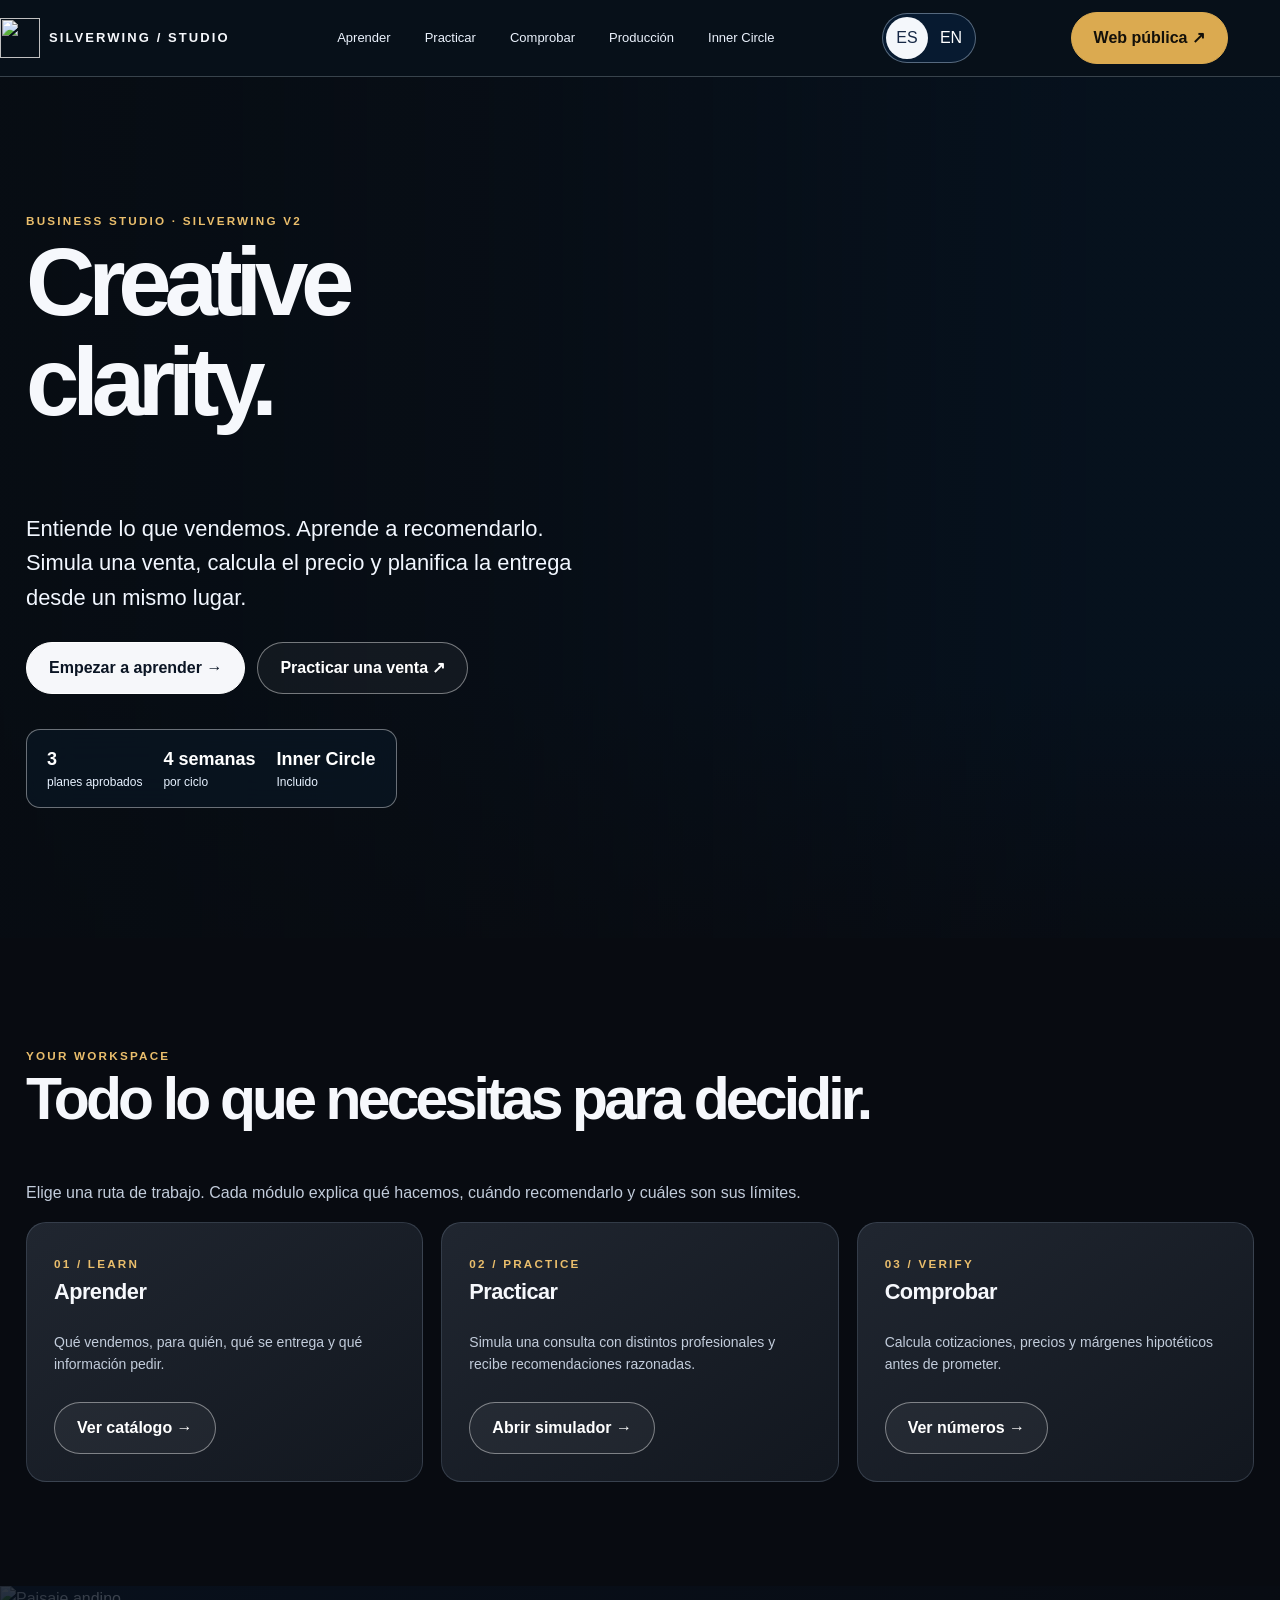
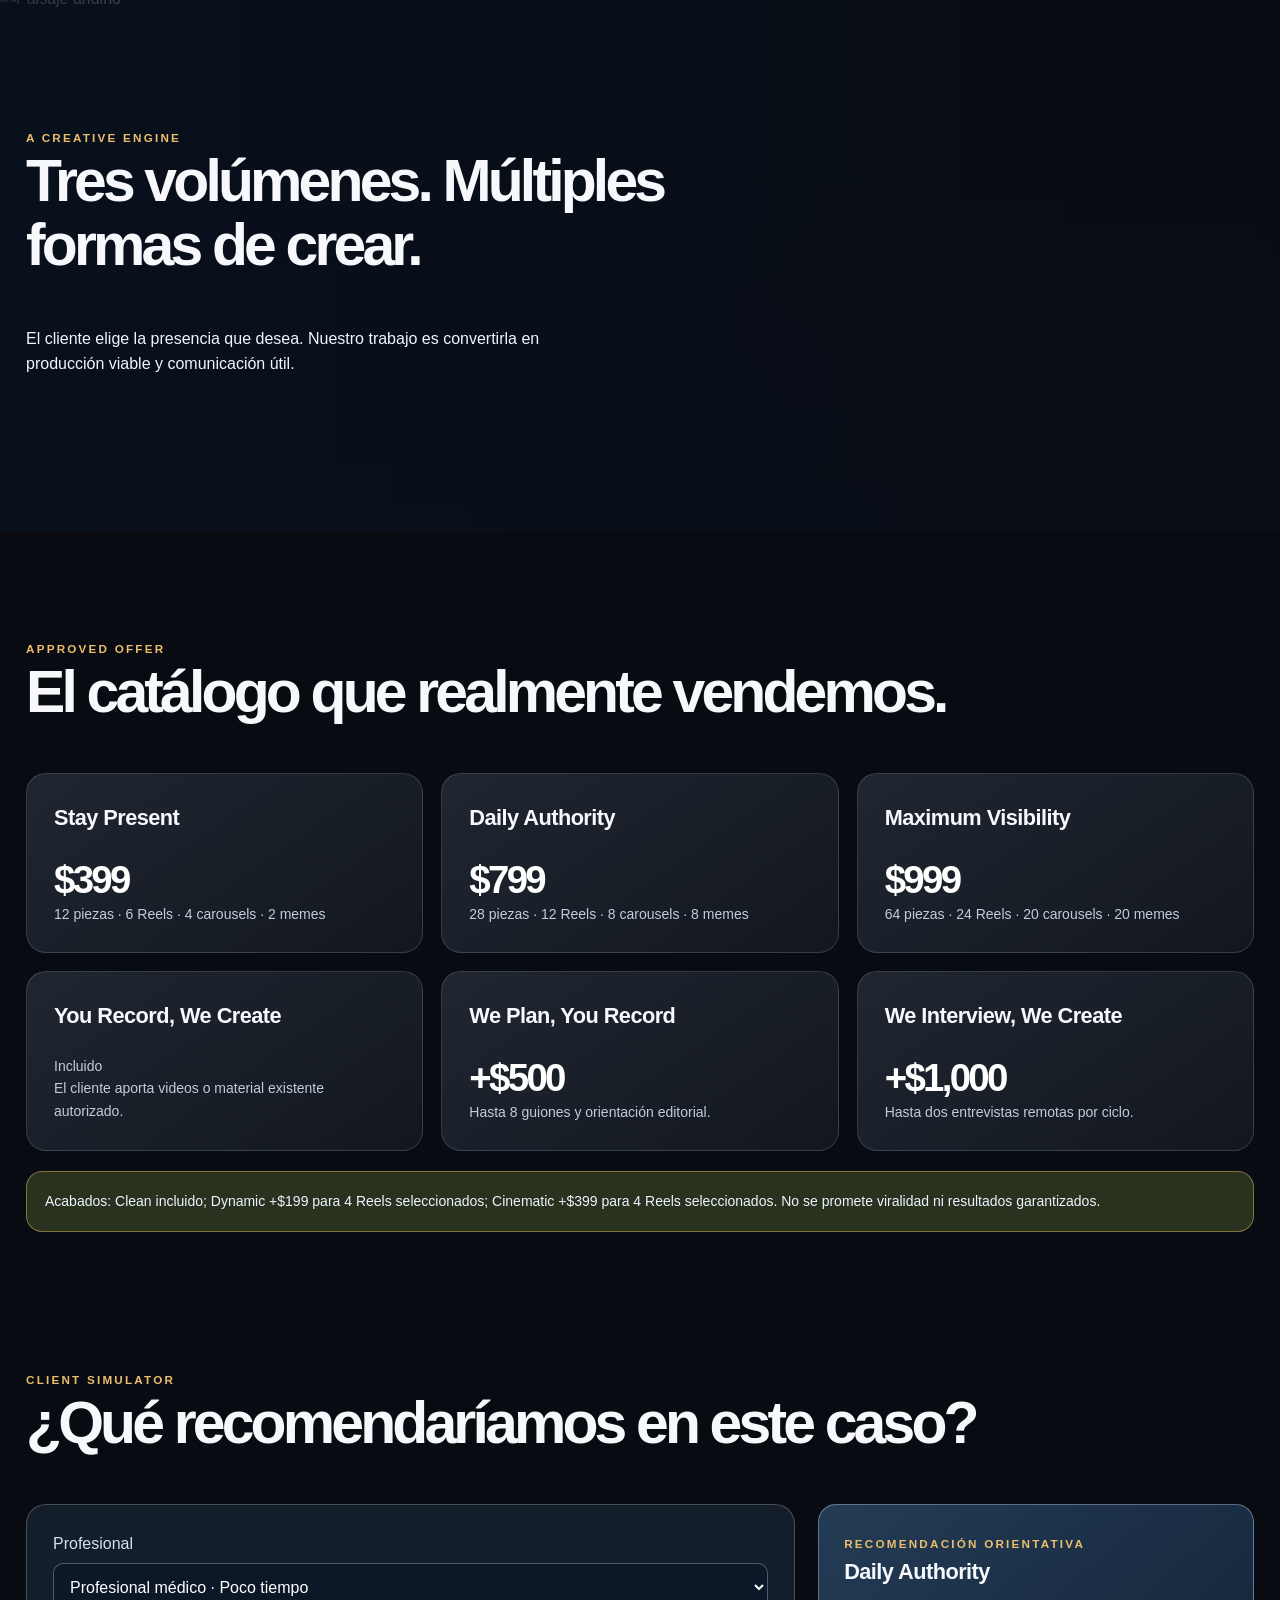
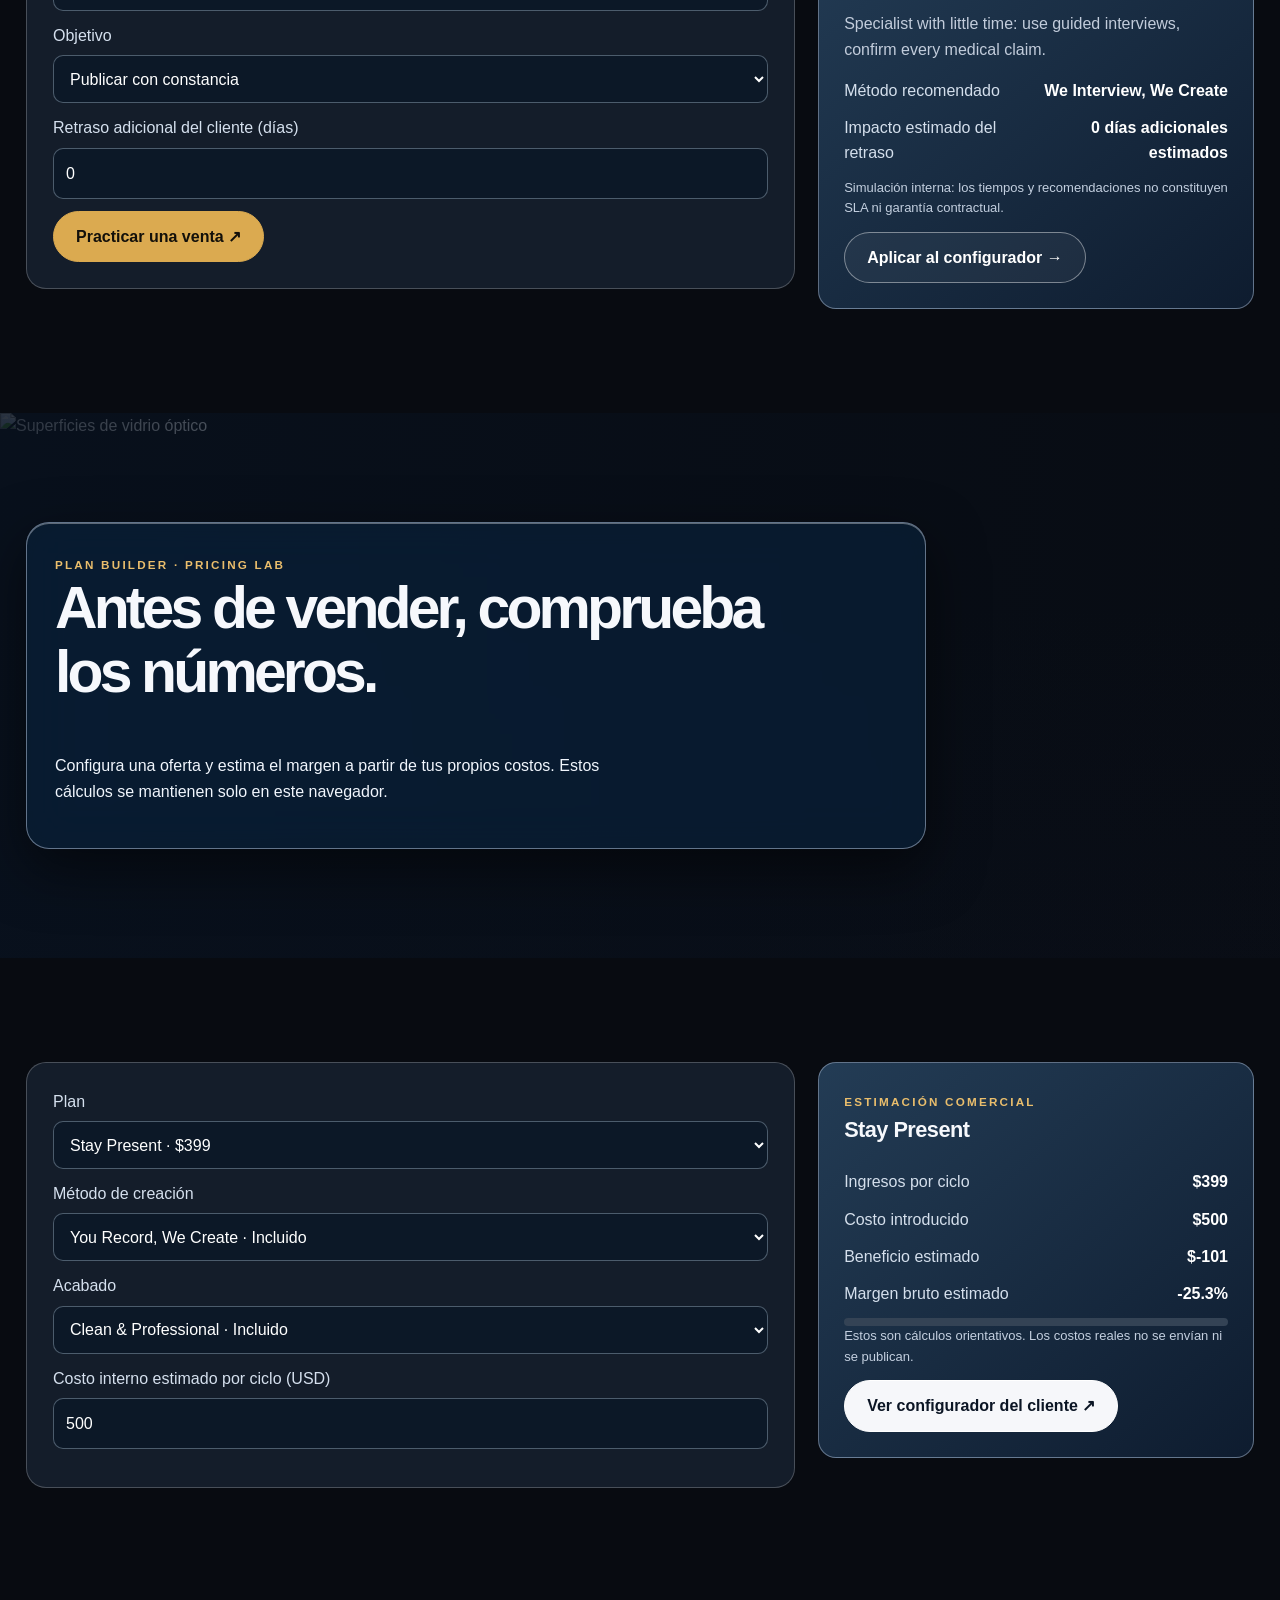
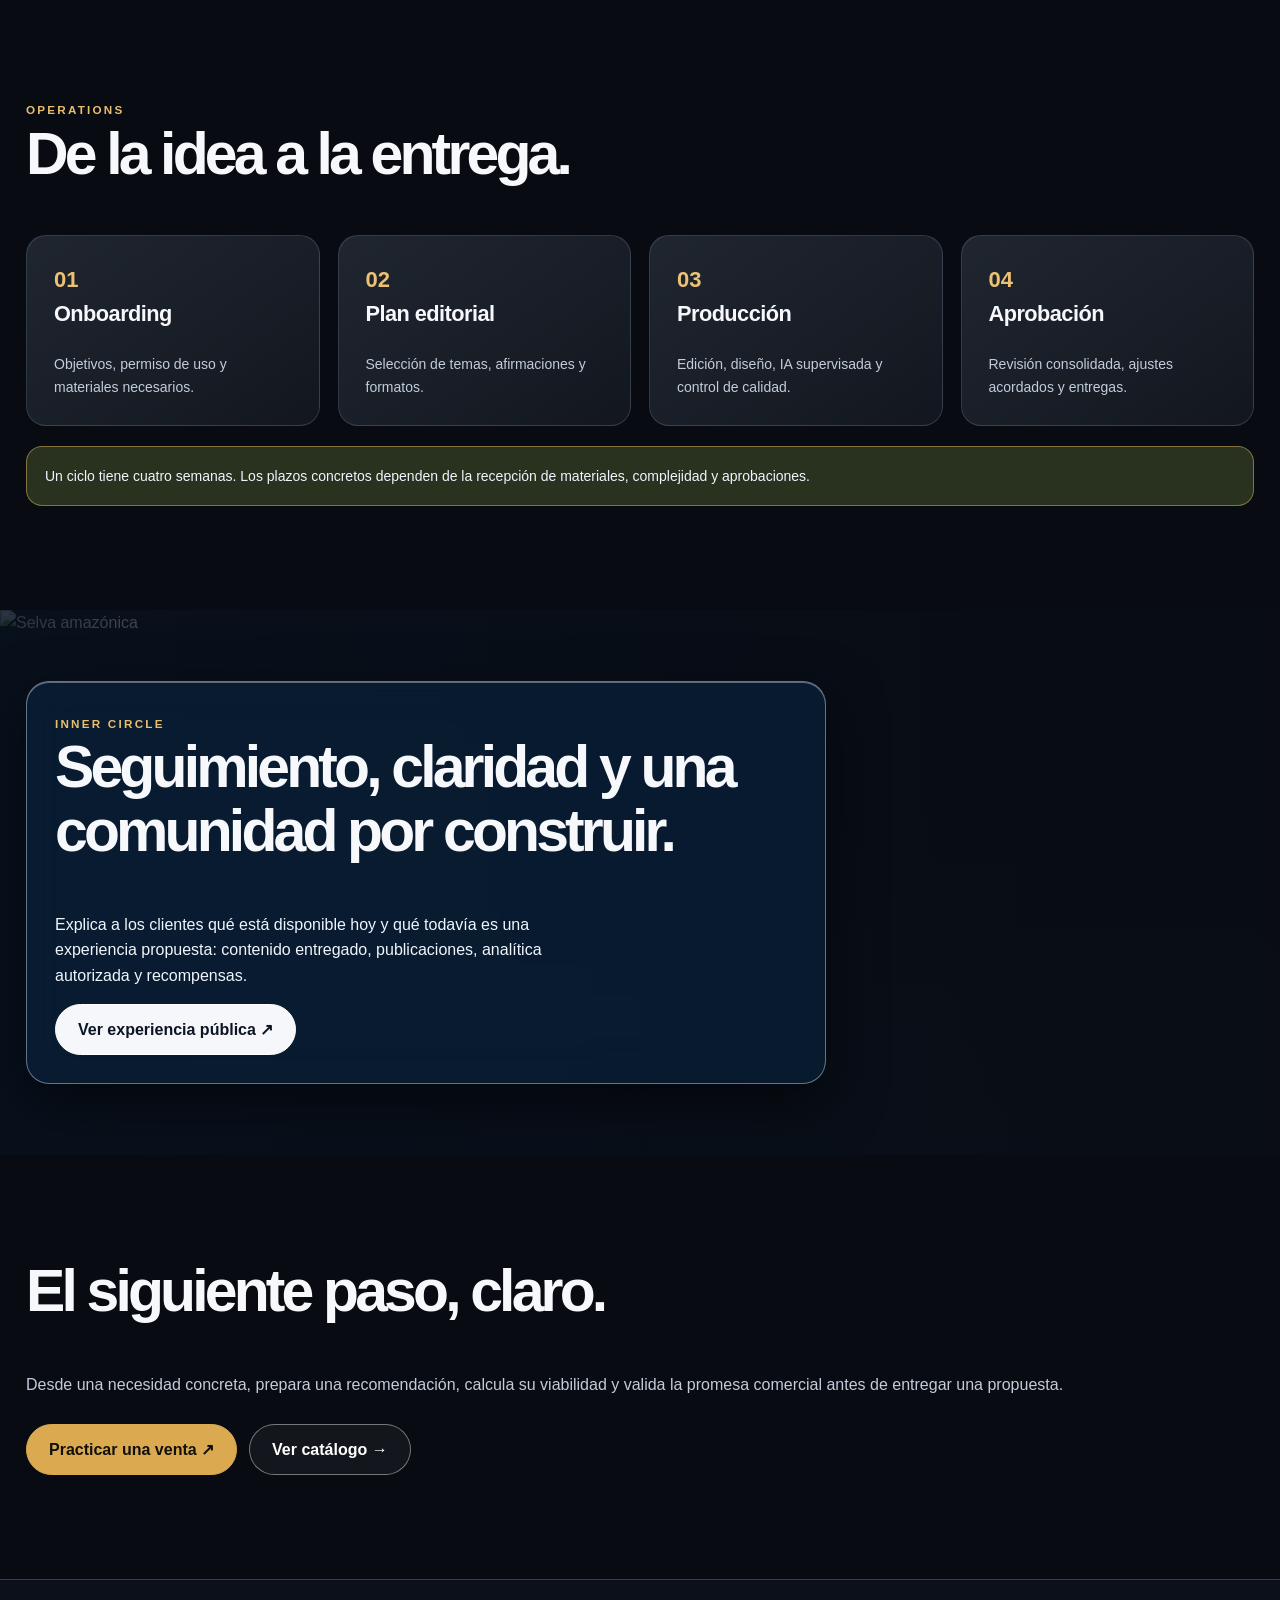
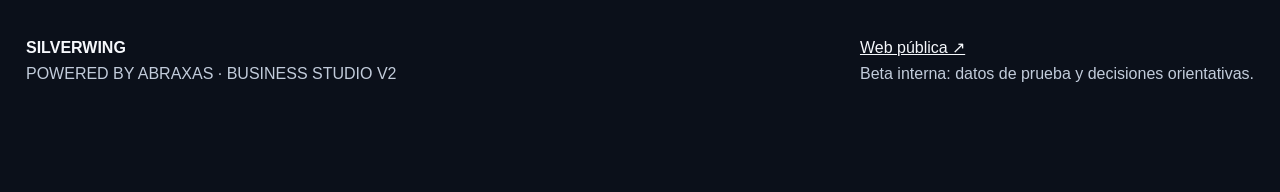
==== commit 3c12002c: "Publish Silverwing V2 Figma-inspired master experience" ====
--- a/index.html
+++ b/index.html
@@ -1,167 +1,16 @@
-<!DOCTYPE html>
+<!doctype html><html lang="es"><head><meta charset="utf-8"><meta name="viewport" content="width=device-width,initial-scale=1"><meta name="theme-color" content="#080c13"><title>Silverwing V2 — Business Studio</title><style>
+:root{--bg:#080b11;--card:#161b24;--line:#ffffff24;--ink:#f6f8fc;--muted:#c2ccdb;--gold:#dbaa50;--page:min(1280px,calc(100% - 52px));color-scheme:dark}*{box-sizing:border-box}html{scroll-behavior:smooth;scroll-padding-top:96px}body{margin:0;background:var(--bg);color:var(--ink);font:16px/1.58 -apple-system,BlinkMacSystemFont,'Segoe UI',sans-serif}a{color:inherit;text-decoration:none}button,input,select{font:inherit}button{cursor:pointer}button,a,.btn{touch-action:manipulation}button:focus-visible,a:focus-visible,input:focus-visible,select:focus-visible{outline:3px solid #ffd27d;outline-offset:3px}h1,h2,h3,p{margin-top:0}h1{font-size:clamp(3.2rem,7.5vw,7.5rem);line-height:1.04;letter-spacing:-.075em}h2{font-size:clamp(2.2rem,4.6vw,4.9rem);line-height:1.09;letter-spacing:-.065em}h3{font-size:1.36rem;letter-spacing:-.025em}p{color:var(--muted)}.wrap{width:var(--page);margin:auto}.eyebrow{font-weight:700;font-size:.73rem;letter-spacing:.19em;text-transform:uppercase;color:#eabe6c}.btn{min-height:48px;display:inline-flex;align-items:center;justify-content:center;gap:9px;border-radius:999px;padding:12px 22px;border:1px solid #ffffff6b;background:#ffffff0c;color:white;font-weight:650}.btn.primary{background:#f6f7fa;color:#0b1524;border-color:#fff}.btn.gold{background:var(--gold);color:#13100a;border-color:var(--gold)}.btn:hover{transform:translateY(-2px);filter:brightness(1.08)}.nav{position:sticky;top:0;z-index:100;margin:auto;background:#08121bea;backdrop-filter:blur(25px) saturate(150%);-webkit-backdrop-filter:blur(25px) saturate(150%);border-bottom:1px solid #e9f5ff38}.nav-inner{width:var(--page);display:flex;justify-content:space-between;align-items:center;gap:22px;min-height:76px}.brand{display:flex;align-items:center;gap:9px;font-weight:850;letter-spacing:.16em;font-size:13px}.brand img{width:40px;height:40px}.links{display:flex;align-items:center;gap:8px;flex-wrap:wrap}.links a{padding:10px 13px;min-height:44px;display:inline-flex;align-items:center;color:#ebf2fd;font-size:13px}.lang{display:flex;align-items:center;gap:2px;padding:3px;border:1px solid #c0d3e56d;border-radius:99px;background:#071a30}.lang button{border:0;min-width:42px;min-height:42px;border-radius:100px;background:transparent;color:#fff}.lang button[aria-pressed="true"]{background:#f4f7fb;color:#172946}.hero{isolation:isolate;position:relative;min-height:730px;display:flex;align-items:center;background:#06111d;overflow:hidden}.hero:before{content:'';position:absolute;inset:0;background:linear-gradient(90deg,#070c12e8 0%,#080c12ad 38%,#07111d34 85%),linear-gradient(0deg,#080b11 0%,transparent 30%);z-index:-1}.hero .bg,.photo img{position:absolute;inset:0;width:100%;height:100%;object-fit:cover;z-index:-2}.hero .bg{object-position:center 34%}.hero .copy{max-width:690px;padding:130px 0 130px}.hero .lead{font-size:clamp(1.1rem,2vw,1.37rem);max-width:590px;color:#f2f7ff}.actions{display:flex;gap:12px;flex-wrap:wrap;margin-top:27px}.hero-chip{margin-top:35px;display:inline-flex;border:1px solid #ffffff65;background:#0a1826a6;backdrop-filter:blur(18px);border-radius:14px;padding:15px 20px;gap:21px;flex-wrap:wrap;font-size:12px;color:#e7f2ff}.hero-chip b{display:block;font-size:18px;color:#fff}.section{padding:104px 0}.section-intro{max-width:760px;margin-bottom:34px}.section-intro p{max-width:690px}.grid{display:grid;gap:18px}.three{grid-template-columns:repeat(3,minmax(0,1fr))}.four{grid-template-columns:repeat(4,minmax(0,1fr))}.card{background:linear-gradient(145deg,#202630,#12171f);border:1px solid #c9dcff29;border-radius:20px;padding:27px;min-width:0}.card p{margin-bottom:0;font-size:14px}.price{font-size:clamp(2.2rem,3vw,3.3rem);font-weight:800;letter-spacing:-.07em;line-height:1.2;color:white}.price small{font-size:13px;letter-spacing:0;color:#bfc9d5}.plan{cursor:pointer;border:1px solid #ffffff31;transition:transform .2s,border-color .2s;background:#191d26;position:relative}.plan[aria-pressed="true"]{border:2px solid #eab85e;background:linear-gradient(160deg,#323023,#191d26)}.plan:hover{transform:translateY(-4px)}.pill{display:inline-block;font-size:11px;background:#d9aa52;color:#17120a;padding:4px 9px;border-radius:99px;margin-bottom:9px;font-weight:800}.plan ul{padding-left:19px;color:#cdd5e0;font-size:13px}.plan .btn{width:100%;margin-top:10px}.photo{position:relative;isolation:isolate;min-height:545px;display:flex;align-items:center;overflow:hidden}.photo:before{content:'';position:absolute;inset:0;background:linear-gradient(90deg,#08111ed9,#08111e26),linear-gradient(0deg,#0a0d15b7,transparent 65%);z-index:-1}.photo .wrap{padding:65px 0}.photo h2{max-width:780px}.photo p{max-width:550px;color:#f1f6fd}.glass{padding:28px;border:1px solid #d7e7ff70;border-radius:23px;background:#0a2037b8;backdrop-filter:blur(22px) saturate(160%);-webkit-backdrop-filter:blur(22px) saturate(160%);box-shadow:0 20px 55px #0008,inset 0 1px #ffffff57}.pain .card span{color:#f4c271;font-size:28px}.builder{display:grid;grid-template-columns:minmax(0,1.5fr) minmax(290px,.85fr);gap:23px;align-items:start}.builder-panel{background:#171e29;border:1px solid #ffffff3b;padding:30px;border-radius:22px}.builder-panel fieldset{border:0;padding:0;margin:0 0 28px}.builder-panel legend{font-size:18px;font-weight:750;margin-bottom:13px}.choices{display:grid;gap:9px}.choice{display:flex;align-items:flex-start;gap:12px;cursor:pointer;background:#0d1520;border:1px solid #ffffff30;border-radius:13px;padding:14px}.choice:has(input:checked){border-color:#e6b561;background:#29281e}.choice input{accent-color:#d8ae61;margin-top:5px}.choice span{flex:1}.choice strong{display:block}.choice small{color:#cbd5e1;display:block}.summary{position:sticky;top:100px}.sumline{display:flex;justify-content:space-between;gap:16px;margin:12px 0;color:#d4dfec}.sumline strong{color:#fff;text-align:right}.total{font-size:3rem;color:#f5ca74;font-weight:800;letter-spacing:-.06em}.stepno{font-weight:800;color:#edc173;font-size:22px}.steps .card{min-height:190px}.faq details{margin:10px 0;border:1px solid #ffffff2d;border-radius:13px;padding:19px 22px;background:#171d26}.faq summary{cursor:pointer;font-weight:750;min-height:36px}.faq p{padding-top:12px;margin-bottom:0}.footer{background:#0b101a;border-top:1px solid #ffffff30;padding:55px 0 90px}.footer-inner{display:flex;justify-content:space-between;gap:20px;flex-wrap:wrap}.footer a{text-decoration:underline}.fade{opacity:0;transform:translateY(24px);transition:opacity .7s,transform .7s}.fade.visible{opacity:1;transform:none}.notice{font-size:13px;color:#c3cfdf}.preview-box{display:grid;grid-template-columns:repeat(3,1fr);gap:12px}.preview-box article{padding:21px;border:1px solid #ffffff36;background:#13243acc;border-radius:14px}.preview-box b{font-size:24px;color:#fff}.preview-box span{display:block;color:#dce5f3;font-size:12px}.visual-story{background:#0b111b}.ic-stats{max-width:550px}.hamburger{display:none}.hidden{display:none!important}@media(max-width:950px){.links{display:none;position:absolute;top:76px;left:0;right:0;background:#081523f7;padding:15px 22px;flex-direction:column;align-items:stretch}.links.open{display:flex}.hamburger{display:inline-flex}.nav-inner{gap:8px}.builder{grid-template-columns:1fr}.summary{position:static}.hero{min-height:650px}.three,.four{grid-template-columns:repeat(2,1fr)}}@media(max-width:620px){:root{--page:calc(100% - 32px)}h1{font-size:clamp(3.1rem,12vw,5rem)}h2{font-size:clamp(2.2rem,9vw,3.4rem)}.hero{min-height:720px}.hero .copy{padding:85px 0}.hero .bg{object-position:58% center}.three,.four,.preview-box{grid-template-columns:1fr}.section{padding:67px 0}.photo{min-height:530px}.card,.builder-panel{padding:21px}.brand span{font-size:11px}.glass{padding:20px}.hero-chip{gap:12px}.nav .btn.gold{padding:10px 12px;font-size:12px}.links a{min-height:48px}}@media(prefers-reduced-motion:reduce){*,*:before,*:after{scroll-behavior:auto!important;animation:none!important;transition:none!important}.fade{opacity:1;transform:none}}@media(prefers-reduced-transparency:reduce){.glass,.nav{backdrop-filter:none;-webkit-backdrop-filter:none;background:#13243aee}}
 
-<html lang="es"><head><meta charset="utf-8"/><meta content="width=device-width, initial-scale=1" name="viewport"/><title>Silverwing — Powered by Abraxas</title><link href="manifest.webmanifest" rel="manifest"/><link href="assets/silverwing-harpy-mark.svg" rel="icon" type="image/svg+xml"/><link href="assets/icon-192.png" rel="apple-touch-icon"/><meta content="#07111f" name="theme-color"/><meta content="yes" name="apple-mobile-web-app-capable"/><meta content="SW Studio" name="apple-mobile-web-app-title"/><link href="design.css" rel="stylesheet"/><link href="components.css" rel="stylesheet"/><style id="sw-premium-inline">
-/* Silverwing — editorial refinement for the complete V1 applications.
-   A progressive layer: no behavior or pricing logic is replaced. */
-:root{--bg:#08090b;--panel:#161719;--panel2:#1d1e20;--line:rgba(232,232,234,.16);--text:#f6f6f7;--muted:#bfc0c4;--accent:#d6b36e;--purple:#9c3942;--good:#a6c6b2;--sw-ink:#0c0c0e;--sw-paper:#f7f7f7;--sw-focus:#ebc779;--sw-border:rgba(235,235,235,.19);--sw-glass:rgba(19,20,23,.79);color-scheme:dark}
-html{scroll-behavior:smooth}body{background:var(--bg);color:var(--text);font-family:Inter,-apple-system,BlinkMacSystemFont,'Helvetica Neue',Arial,sans-serif;-webkit-font-smoothing:antialiased;letter-spacing:-.012em}body::selection{background:#a47d44;color:#050506}
-:where(.main,.section,.client-page){min-width:0} :where(p,.lead,.small,.caption){max-width:75ch}p{line-height:1.66} :where(h1,h2,h3){text-wrap:balance;letter-spacing:-.045em;line-height:1.09}h1{font-weight:700} :where(.eyebrow,.nav-group){letter-spacing:.16em;color:var(--accent)}
-:where(.top,.glass-controls,.client-subnav){background:rgba(13,14,16,.73)!important;backdrop-filter:blur(24px) saturate(1.18);-webkit-backdrop-filter:blur(24px) saturate(1.18);border-color:rgba(255,255,255,.16)!important;color:#f5f5f5} :where(.top,.client-subnav){isolation:isolate}
-:where(.top,.client-subnav) :where(a,button,span,strong){color:#f6f6f7} :where(.sidebar){background:#0d0e10;border-color:#343436} :where(.nav button){color:#d4d4d7} :where(.nav button.active,.nav button:hover){background:#242427;color:#fff}
-:where(.cinema-hero){position:relative;isolation:isolate;background:#101113;overflow:hidden;border-color:rgba(255,255,255,.13)!important} :where(.cinema-hero) .scene-bg{width:100%;height:100%;object-fit:cover;filter:brightness(.66) saturate(.62) contrast(1.08)} :where(.cinema-hero) .scene-shade{background:linear-gradient(90deg,rgba(3,4,6,.94) 0%,rgba(3,4,6,.77) 43%,rgba(3,4,6,.18) 78%),linear-gradient(0deg,rgba(3,4,6,.62),transparent 60%)} :where(.cinema-hero) .cinema-copy{position:relative;z-index:2} :where(.cinema-copy) :where(h1,p,.eyebrow){color:#fff!important;text-shadow:0 1px 16px rgba(0,0,0,.27)} :where(.cinema-copy) h1{font-size:clamp(2.8rem,6.7vw,6.9rem);line-height:1.02;max-width:11ch} :where(.cinema-copy) .lead{max-width:48ch;color:#e8e8eb!important}
-:where(.cinema-offer){background:rgba(12,13,15,.83)!important;color:#fff!important;border:1px solid rgba(255,255,255,.23)!important;box-shadow:0 22px 90px rgba(0,0,0,.38);backdrop-filter:blur(22px) saturate(1.05);-webkit-backdrop-filter:blur(22px) saturate(1.05);isolation:isolate} :where(.cinema-offer) :where(p,span,.from){color:#f3f3f4!important} :where(.cinema-offer) .price{color:#fff!important}
-:where(.scene-controls){display:flex;gap:8px;flex-wrap:wrap} :where(.scene-controls button){background:rgba(12,13,15,.85)!important;color:#f6f6f6!important;border:1px solid rgba(255,255,255,.33)!important;padding:11px 15px;min-height:44px;backdrop-filter:blur(16px)} :where(.scene-controls button[aria-pressed="true"]){background:#eee!important;color:#101013!important;border-color:#eee!important}
-:where(.card,.plan,.tile,.panel,.sw-product-panel,.feature-card){background:#1a1b1e;color:#f2f2f3;border-color:rgba(245,245,245,.16)} :where(.card,.plan,.tile,.panel,.sw-product-panel) :where(p,.small,.caption){color:#c9c9cd}
-:where(.btn,button){transition:background-color .2s ease,border-color .2s ease,box-shadow .2s ease,transform .2s ease} :where(.btn,button):hover:not(:disabled){filter:brightness(1.1)} :where(.btn,button):active:not(:disabled){transform:scale(.99)} :where(a,button,input,select,textarea):focus-visible{outline:3px solid #dfb56c!important;outline-offset:3px}
-:where(input,select,textarea){background:#191a1d;color:#f9f9f9;border:1px solid #626369} :where(input,select,textarea)::placeholder{color:#bbbcc0} :where(label,.field){color:#eee} :where(.sw-product-panel){background:#191a1d!important;color:#f9f9f9!important} :where(.sw-product-panel p){color:#d7d7da!important}
-:where(.section){scroll-margin-top:95px} :where(.section>h1,.section>.lead){max-width:1000px} :where(.section>.lead){font-size:clamp(1rem,1.6vw,1.28rem)}
-@media(min-width:1100px){:where(.main>.section,.main>.client-page){padding-left:clamp(28px,5vw,84px);padding-right:clamp(28px,5vw,84px)}:where(.cinema-hero){min-height:min(790px,90vh)}}
-@media(max-width:767px){:where(.cinema-hero){min-height:0!important;display:flex!important;flex-direction:column;overflow:visible} :where(.cinema-hero) .scene-bg{position:absolute;inset:0;height:100%;max-height:540px;object-position:center top} :where(.cinema-hero) .scene-shade{position:absolute;inset:0;max-height:540px} :where(.cinema-hero) .cinema-copy{padding:clamp(24px,6vw,44px)!important;min-height:440px} :where(.cinema-copy) h1{font-size:clamp(2.55rem,10.8vw,4.7rem);overflow-wrap:normal} :where(.cinema-offer){position:relative!important;inset:auto!important;transform:none!important;width:auto!important;margin:0 16px 18px!important;max-width:none!important} :where(.scene-controls button){font-size:12px} :where(.section){padding-inline:16px} :where(input,select,textarea){font-size:16px} :where(.top){max-width:100vw} :where(.grid,.row){min-width:0}}
-@media(max-width:360px){:where(.cinema-copy) h1{font-size:2.45rem} :where(.scene-controls){gap:4px} :where(.scene-controls button){padding:8px 10px}}
-@media(prefers-reduced-motion:reduce){html{scroll-behavior:auto!important}*,*::before,*::after{animation-duration:.01ms!important;animation-iteration-count:1!important;transition-duration:.01ms!important}}
-
-</style><style id="sw-redesign-inline">
-/* Silverwing V1 — design rebuild, October 2026. Layout and content changes. */
-:root{--sw-black:#08090b;--sw-graphite:#161719;--sw-white:#f6f6f4;--sw-gold:#c79c4f;--sw-silver:#b8b9bc;--sw-red:#97242d}
-body.sw-redesign{background:#08090b!important;color:#f6f6f4!important;font-family:-apple-system,BlinkMacSystemFont,"SF Pro Display",Inter,Arial,sans-serif;letter-spacing:-.014em}
-.sw-redesign .top{background:rgba(11,12,15,.89)!important;backdrop-filter:blur(24px) saturate(130%);-webkit-backdrop-filter:blur(24px) saturate(130%);border-bottom:1px solid rgba(255,255,255,.12)!important;box-shadow:none!important}
-.sw-redesign h1,.sw-redesign h2,.sw-redesign h3{letter-spacing:-.055em;line-height:1.08}
-.sw-redesign .eyebrow,.sw-entry-label,.sw-simple-heading small{font-size:10px;letter-spacing:.2em;font-weight:700;color:#d5b37a}
-.sw-redesign p,.sw-redesign .lead{line-height:1.6}
-.sw-redesign .btn,.sw-redesign .sw-action-main{border-radius:999px!important;min-height:48px;padding:12px 25px;background:#f5f5f4!important;color:#101113!important;border:1px solid #f5f5f4!important;font-size:14px;font-weight:650;display:inline-flex;align-items:center;gap:20px;justify-content:center;cursor:pointer;box-shadow:none!important}
-.sw-redesign .btn.secondary,.sw-action-quiet{background:rgba(24,25,28,.72)!important;color:#fff!important;border:1px solid rgba(255,255,255,.24)!important;border-radius:999px;padding:12px 22px;min-height:48px;font-size:14px;cursor:pointer;backdrop-filter:blur(16px)}
-.sw-redesign .btn:hover,.sw-action-main:hover{background:#e0c294!important;border-color:#e0c294!important}
-.sw-redesign .card{background:#17181a!important;color:#f6f6f4!important;border-color:rgba(255,255,255,.14)!important;box-shadow:none!important;border-radius:20px!important}
-.sw-redesign .card p,.sw-redesign .muted,.sw-redesign .small{color:#c4c4c6!important}
-.sw-redesign .card h3,.sw-redesign .card h2{color:#fff!important}
-.sw-redesign :is(input,select,textarea){background:#202123;color:#fff;border-color:#55585e}
-.sw-redesign :is(button,a,input,textarea,select):focus-visible{outline:3px solid #f3d18a!important;outline-offset:3px}
-.sw-redesign .section{scroll-margin-top:88px}
-/* Public: one dominant cinematic composition, not two competing heroes. */
-.sw-public #clientLanding{padding-top:0!important}
-.sw-public #clientLanding .cinema-hero{position:relative;min-height:min(800px,91svh);display:grid!important;grid-template-columns:minmax(0,1fr) minmax(230px,290px)!important;align-items:end;gap:clamp(24px,5vw,80px);padding:clamp(80px,11vw,170px) clamp(24px,7vw,115px) clamp(50px,6vw,88px)!important;isolation:isolate;overflow:hidden;border:0!important;border-radius:0!important;background:#08090b}
-.sw-public #clientLanding .scene-bg{position:absolute;inset:0;width:100%;height:100%;object-fit:cover;object-position:center 42%;z-index:-3;opacity:.84}
-.sw-public #clientLanding .scene-shade{position:absolute;inset:0;z-index:-2;background:linear-gradient(90deg,rgba(0,0,0,.86),rgba(0,0,0,.42) 64%,rgba(0,0,0,.25)),linear-gradient(0deg,#07080b 1%,transparent 43%)}
-.sw-public #clientLanding .cinema-copy{position:relative;z-index:1;max-width:810px;padding:0!important;color:#fff!important;text-shadow:none!important}
-.sw-public #clientLanding .cinema-copy h1{font-weight:650!important;font-size:clamp(60px,7.1vw,118px)!important;line-height:.99!important;letter-spacing:-.075em!important;margin:20px 0 28px;color:#fff!important}
-.sw-public #clientLanding .cinema-copy h1 em,.sw-simple-heading em{font-style:normal;color:#d0d0ce}
-.sw-public #clientLanding .cinema-copy .lead{max-width:540px;font-size:clamp(17px,1.65vw,22px)!important;color:#e0e0e1!important;line-height:1.5;margin-bottom:26px}
-.sw-new-actions{display:flex;align-items:center;flex-wrap:wrap;gap:12px;margin:20px 0 28px}
-.sw-public #clientLanding .cinema-offer{align-self:end;position:relative;z-index:2;background:rgba(18,20,23,.77)!important;backdrop-filter:blur(26px) saturate(120%);-webkit-backdrop-filter:blur(26px) saturate(120%);border:1px solid rgba(255,255,255,.24)!important;border-radius:24px!important;max-width:300px;box-shadow:0 20px 70px rgba(0,0,0,.2);color:#fff!important;padding:27px!important}
-.sw-public #clientLanding .cinema-offer :is(p,.from){color:#dfdfdf!important}
-.sw-public #clientLanding .cinema-offer .price{font-size:clamp(40px,4vw,60px);font-weight:700;color:#fff!important}
-.sw-public #clientLanding .cinema-offer .price span{font-size:12px;color:#dedede}
-.sw-public #clientLanding .scene-controls{position:relative!important;display:flex;gap:8px;flex-wrap:wrap;margin-top:18px}
-.sw-public #clientLanding .scene-controls button{color:#eee!important;border-color:rgba(255,255,255,.27)!important;background:rgba(10,12,15,.72)!important;font-size:10px!important;min-height:34px;padding:6px 10px;border-radius:30px}
-.sw-advanced{margin-top:15px;font-size:12px;color:#ccc}.sw-advanced summary{cursor:pointer;padding:9px 0}
-.sw-public .sw-simple-explainer{padding:clamp(64px,10vw,140px) max(25px,calc((100vw - 1240px)/2));color:#fff;background:#0d0e10}
-.sw-simple-heading{text-align:center;max-width:800px;margin:0 auto 70px}
-.sw-simple-heading h2{font-size:clamp(40px,5vw,77px);margin:20px auto}
-.sw-simple-heading p{color:#c3c3c7;font-size:18px}
-.sw-simple-steps{display:grid;grid-template-columns:repeat(3,minmax(0,1fr));gap:16px;margin:0 auto 40px}
-.sw-simple-steps article{background:#1b1c1e;border:1px solid #353639;border-radius:22px;padding:clamp(24px,3vw,42px);min-height:220px}
-.sw-simple-steps b{font-size:12px;color:#d5b37a}.sw-simple-steps h3{margin:42px 0 12px;font-size:25px}.sw-simple-steps p{color:#cacaca}
-.sw-public .sw-simple-explainer>.sw-action-main{display:flex;margin:0 auto}
-.sw-public .sw-deep-content{margin-block:40px}
-/* Studio: legible editorial app, restrained navigation and 3 primary jobs. */
-.sw-studio .sidebar{background:#111214!important;border-right:1px solid #2e3034!important;width:auto!important}
-.sw-studio .sidebar .brand{padding-bottom:18px}.sw-studio .sidebar .nav-group{color:#94969c!important;font-size:10px}
-.sw-studio .sidebar .nav button{background:transparent!important;color:#c6c7cb!important;border-radius:12px!important;font-weight:500}
-.sw-studio .sidebar .nav button.active,.sw-studio .sidebar .nav button:hover{background:#28292c!important;color:#fff!important}
-.sw-studio-nav-caption{padding:8px 14px;color:#d5b37a;font-size:10px;font-weight:700;letter-spacing:.16em}
-.sw-studio #home .sw-studio-hero{min-height:560px;border:1px solid #242527;border-radius:22px;isolation:isolate;overflow:hidden;background:#0c0d0e!important}
-.sw-studio #home .sw-studio-hero>img{object-fit:cover!important;object-position:center 40%;opacity:.8!important}
-.sw-studio #home .sw-studio-hero-veil{background:linear-gradient(90deg,rgba(4,5,7,.95),rgba(4,5,7,.58) 68%,rgba(4,5,7,.15))!important}
-.sw-studio #home .sw-studio-hero-copy{max-width:790px;color:#fff!important}
-.sw-studio #home .sw-studio-hero-copy h1{font-size:clamp(52px,5.5vw,89px)!important;line-height:1.01!important;color:#fff!important}
-.sw-studio #home .sw-studio-hero-copy p{font-size:18px!important;color:#e4e4e5!important;max-width:590px}
-.sw-studio-entry{margin:30px 0 50px}.sw-entry-label{display:flex;justify-content:space-between;gap:16px;padding:12px 4px 20px}.sw-entry-label span{color:#a3a3a5}
-.sw-entry-grid{display:grid;grid-template-columns:repeat(3,minmax(0,1fr));gap:14px}
-.sw-entry-grid button{background:#1b1c1e;color:#fff;border:1px solid #38393d;border-radius:20px;padding:32px;text-align:left;cursor:pointer;display:grid;gap:16px;min-height:230px;position:relative;transition:background .2s,border-color .2s}
-.sw-entry-grid button:hover{background:#27282b;border-color:#a18b64}
-.sw-entry-grid button span{color:#d3b37b;font-size:11px;letter-spacing:.13em}.sw-entry-grid button strong{font-size:clamp(23px,2.3vw,34px);letter-spacing:-.045em}.sw-entry-grid button small{font-size:14px;color:#c6c6ca}.sw-entry-grid button i{position:absolute;right:28px;top:30px;font-style:normal;font-size:21px}
-.sw-studio .sw-secondary-detail{opacity:.92}.sw-studio #finance h1,.sw-studio #services h1{color:#fff}
-@media(max-width:1000px){.sw-public #clientLanding .cinema-hero{grid-template-columns:1fr!important;padding-top:110px!important}.sw-public #clientLanding .cinema-offer{max-width:420px}.sw-entry-grid{grid-template-columns:1fr 1fr}}
-@media(max-width:680px){.sw-public #clientLanding .cinema-hero{padding:105px 22px 36px!important;min-height:800px}.sw-public #clientLanding .cinema-copy h1{font-size:clamp(54px,13vw,82px)!important}.sw-public #clientLanding .cinema-offer{max-width:none;width:100%}.sw-simple-steps,.sw-entry-grid{grid-template-columns:1fr}.sw-simple-steps article{min-height:170px}.sw-simple-steps h3{margin-top:20px}.sw-entry-grid button{min-height:175px}.sw-studio #home .sw-studio-hero-copy h1{font-size:clamp(42px,10vw,64px)!important}}
-@media(prefers-reduced-motion:reduce){.sw-redesign *, .sw-redesign *:before,.sw-redesign *:after{animation-duration:.01ms!important;transition-duration:.01ms!important}}
-
-</style><link rel="stylesheet" href="./v2-polish.css"></head><body class="optics-on sw-redesign sw-studio sw-redesign sw-studio"><a class="skip" data-copy="text.61a5d1fc23a8" href="#main-content">Saltar al contenido</a><div aria-live="polite" class="toast" id="toast" role="status"></div><div class="shell"><aside aria-label="Módulos internos" class="sidebar" id="studio-sidebar"><div class="brand"><div class="eyebrow">Powered by Abraxas</div><strong class="sw-operator-brand"><img alt="Emblema águila arpía Silverwing" height="42" src="assets/silverwing-harpy-mark.svg" width="42"/> SILVERWING</strong><p>BUSINESS STUDIO / ATELIER 02</p></div><div class="nav-group" data-copy="text.f64e0c6d7413">Start here</div><p class="sw-studio-nav-caption">TU ESPACIO DE TRABAJO</p><p class="sw-studio-nav-caption">TU ESPACIO DE TRABAJO</p><nav class="nav" id="nav"><button class="active" data-target="home">◈   Overview</button><button data-target="help">❔   Guía de uso</button><button data-target="questions">↗   ¿Qué quieres hacer?</button><div class="nav-group" data-copy="text.3aeb6426db84">Negocio y servicios</div><button data-target="strategy">◎   Strategy Lab</button><button data-target="services">▤   Catálogo interno</button><button data-target="innovation">✦   Nuevas oportunidades</button><div class="nav-group" data-copy="text.ddccb6bdef43">Ventas y ejecución</div><button data-target="builder">▦   Plan Builder</button><button data-target="scenarios">♧   Client Simulator</button><button data-target="operations">◷   Producción y entregas</button><button data-target="finance">∑   Rentabilidad</button><button data-target="sales">◇   Sales Playbook</button><button data-target="club">♛   Club / Inner Circle</button><a class="sw-studio-inner-link" href="https://lordjeferies.github.io/silverwing-public/inner-circle.html" rel="noopener noreferrer" target="_blank">↗   Inner Circle público</a><button data-target="settings">⚙   Datos y tarifas</button><button data-target="journal">◌   Decision Journal</button><button data-target="proposal">▧   Propuesta generada</button><a class="sw-lab-link" data-lab-link="" href="./playground.html">◌ Playground</a></nav></aside><main class="main" id="main-content" tabindex="-1"><header class="top glass-controls"><div class="logo-mobile">SILVERWING</div><button aria-controls="studio-sidebar" aria-expanded="false" class="mobile-nav" id="menuToggle" onclick="toggleMenu()">☰ Secciones</button><div class="eyebrow internal" data-copy="text.435f0043c4d4">A creative business, in focus</div><div class="mode glass-controls"><button class="active" id="internalBtn" onclick="setMode('internal')">Business Studio</button><button data-copy="text.c010eab8afc6" id="clientBtn" onclick="setMode('client')">Client Experience ↗</button></div></header><div aria-label="Client site navigation" class="client-subnav" id="clientSubnav"><strong>Silverwing / Inner Circle</strong><button data-copy="text.0efc2e6be4c2" onclick="clientGo('clientLanding')">Overview</button><button data-copy="text.cbbb0a761559" onclick="clientGo('clientHow')">How it works</button><button onclick="clientGo('clientPlans')">Explore plans</button><button onclick="clientGo('clientClub')">Inner Circle</button></div><div class="content">
-<section class="section internal active" id="home"><div class="sw-studio-hero"><img alt="Águila arpía latinoamericana, emblema de la precisión creativa de Silverwing" fetchpriority="high" src="https://lordjeferies.github.io/silverwing-public/assets/harpy-eagle-cinema.png"/><div class="sw-studio-hero-veil"></div><div class="sw-studio-hero-copy"><span class="eyebrow" data-copy="text.44c4844e9320">SILVERWING / BUSINESS STUDIO</span><h1 data-copy="text.a8ee1bb0493d">Menos complejidad. Más claridad.</h1><p data-copy="text.4ec575bc2f15">Todo lo necesario para entender los servicios, preparar una propuesta y comprobar su rentabilidad.</p><div class="actions"><button class="btn" data-copy="text.195239556291" onclick="go('services')">01 / Qué ofrecemos ↗</button><button class="btn secondary" data-copy="text.e085037b3c7b" onclick="go('scenarios')">02 / Simular cliente</button><button class="btn secondary" data-copy="text.de6607ffc0db" onclick="go('settings')">03 / Configurar precios</button></div></div></div><div class="sw-studio-entry"><div class="sw-entry-label">EMPIEZA POR AQUÍ <span>ELIGE UNA ACCIÓN</span></div><div class="sw-entry-grid"><button onclick="go('services')" type="button"><span>01 / CONOCE</span><strong>Qué vendemos.</strong><small>Servicios, precios y entregables.</small><i>↗</i></button><button onclick="go('builder')" type="button"><span>02 / CONFIGURA</span><strong>Arma un plan.</strong><small>Elige el paquete adecuado.</small><i>↗</i></button><button onclick="go('finance')" type="button"><span>03 / COMPRUEBA</span><strong>Calcula el margen.</strong><small>Precios, costos y rentabilidad.</small><i>↗</i></button></div></div><div class="sw-studio-entry"><div class="sw-entry-label">EMPIEZA POR AQUÍ <span>ELIGE UNA ACCIÓN</span></div><div class="sw-entry-grid"><button onclick="go('services')" type="button"><span>01 / CONOCE</span><strong>Qué vendemos.</strong><small>Servicios, precios y entregables.</small><i>↗</i></button><button onclick="go('builder')" type="button"><span>02 / CONFIGURA</span><strong>Arma un plan.</strong><small>Elige el paquete adecuado.</small><i>↗</i></button><button onclick="go('finance')" type="button"><span>03 / COMPRUEBA</span><strong>Calcula el margen.</strong><small>Precios, costos y rentabilidad.</small><i>↗</i></button></div></div>
-<div class="grid four sw-secondary-detail sw-secondary-detail"><div class="card"><div class="eyebrow" data-copy="text.b1a40d93348e">Ciclo de 4 semanas</div><div class="metric">3</div><span class="muted small" data-copy="text.4434455b43d2">Planes de frecuencia</span></div><div class="card"><div class="eyebrow" data-copy="text.0f5d33d12307">Fuentes</div><div class="metric">3</div><span class="muted small" data-copy="text.60f7311e5be9">Material · guiones · entrevistas</span></div><div class="card"><div class="eyebrow" data-copy="text.b2e6a424605a">Calidad</div><div class="metric">3</div><span class="muted small">Clean · Dynamic · Cinematic</span></div><div class="card"><div class="eyebrow">Membership</div><div class="metric">1</div><span class="muted small">Inner Circle incluido</span></div></div><div class="divider"></div><h2 data-copy="text.427baa1f4b9d">Diseñado para dos trabajos.</h2><div class="grid two sw-secondary-detail sw-secondary-detail"><div class="card"><span class="tag" data-copy="text.91d1fb940f90">Interno</span><h3 data-copy="text.0172ffed8af4" style="margin-top:14px">Pensar y operar Silverwing.</h3><p class="muted" data-copy="text.f475f1ff18f0">Entender por qué existen los servicios, definir precios, estimar capacidad, documentar procesos y evaluar nuevas oportunidades.</p><button class="btn secondary" data-copy="text.bbb7d62cec3c" onclick="go('strategy')">Explorar el modelo →</button></div><div class="card"><span class="tag good" data-copy="text.e063f09b2249">Comercial</span><h3 data-copy="text.e2509f8f2b8c" style="margin-top:14px">Mostrar el valor sin complejidad.</h3><p class="muted" data-copy="text.d768ac3a43ec">Una experiencia premium para prospectos: cómo funciona, planes, resultados visuales y acceso a Inner Circle.</p><button class="btn secondary" data-copy="text.990fbf17756d" onclick="setMode('client')">Abrir Client Experience →</button></div></div></section>
-<section class="section internal" id="help"><div class="eyebrow" data-copy="text.76e7a3a3f9c2">Getting started</div><h1 data-copy="text.9f9389cfa66a">Cómo usar esta herramienta.</h1><p class="lead" data-copy="text.9d3ee6685ac3">El estudio guarda tus datos en este navegador. La experiencia comercial tiene un archivo separado sin información operativa. Cada módulo responde una pregunta específica.</p><div class="steps"><div class="step"><span>1</span><div><h3 data-copy="text.929c3103cb80">Comienza por Strategy Lab</h3><p class="muted" data-copy="text.f065044b7fc3">Lee las hipótesis y criterios que justifican la estructura del negocio. Revisa qué está validado y qué falta comprobar.</p><button class="btn ghost" data-copy="text.170adbd8641b" onclick="go('strategy')">Abrir estrategia</button></div></div><div class="step"><span>2</span><div><h3 data-copy="text.e1dec4641955">Consulta el Catálogo interno</h3><p class="muted" data-copy="text.cf3b50e2c340">Cada producto indica problema, lógica, entregable, fuentes y límites. Úsalo para alinear a todo el equipo.</p><button class="btn ghost" data-copy="text.a8c2ad1bc067" onclick="go('services')">Ver servicios</button></div></div><div class="step"><span>3</span><div><h3 data-copy="text.cdd0b05d6b12">Arma un plan y simula un cliente</h3><p class="muted" data-copy="text.3c1588c4c8a4">Selecciona frecuencia, método de creación y estilo. El precio y la propuesta se actualizan automáticamente.</p><button class="btn ghost" data-copy="text.8a1aa6c5c924" onclick="go('builder')">Abrir configurador</button></div></div><div class="step"><span>4</span><div><h3 data-copy="text.66f2c5fd5b4d">Verifica viabilidad y entrega</h3><p class="muted" data-copy="text.b5e8eda5fa14">Contrasta el precio con tu costo real; revisa las etapas y plazos de onboarding y producción.</p><button class="btn ghost" data-copy="text.f7cb232d6600" onclick="go('finance')">Ver rentabilidad</button></div></div><div class="step"><span>5</span><div><h3 data-copy="text.2bda9724d022">Activa el modo comercial</h3><p class="muted">Muestra solamente productos, beneficios y el configurador. El archivo commercial.html contiene únicamente el contenido comercial y sus reglas de precios.</p><button class="btn ghost" data-copy="text.3f4e4c28dde9" onclick="setMode('client')">Ver página comercial</button></div></div></div><div class="notice">Estado Atelier 02: datos locales, sin sincronización entre personas. El alojamiento de prueba requiere acceso del propietario. Para compartir solo la experiencia comercial usa commercial.html; no compartas este estudio con información privada.</div></section>
-<section class="section internal" id="questions"><div class="eyebrow" data-copy="text.075071200729">Quick navigation</div><h1 data-copy="text.89a191126ade">¿Qué quieres hacer hoy?</h1><p class="lead" data-copy="text.0d0e1f139b73">Selecciona una pregunta y ve directamente a la herramienta que te ayuda a resolverla.</p><div class="tiles" id="quickTiles"></div></section>
-<section class="section internal" id="strategy"><div class="eyebrow" data-copy="text.e9f960644b7a">Strategy Lab / Business rationale</div><h1 data-copy="text.13eb82c853ed">Por qué existe Silverwing.</h1><p class="lead" data-copy="text.fa777bbfdd46">No vendemos algoritmos ni viralidad garantizada. Convertimos conocimiento en un sistema de publicación consistente y de calidad, con más oportunidades para aprender qué funciona.</p><div class="grid two" id="principles"></div><div class="divider"></div><h2 data-copy="text.81bb429aa5f7">Una decisión, una hipótesis, una medición.</h2><div class="table-wrap"><table><thead><tr><th data-copy="text.5c2a3bfe3494">Decisión</th><th data-copy="text.619de4471dca">Razonamiento</th><th data-copy="text.9c596a813dba">Qué validar</th></tr></thead><tbody><tr><td>12 / 28 / 64 piezas</td><td data-copy="text.084affe60c6b">Frecuencia con opciones para distintas necesidades</td><td data-copy="text.4670ead7ced7">Calidad sostenida, resultado y margen por ciclo</td></tr><tr><td data-copy="text.dabbcc94fb0e">Mix de Reels, carouseles y memes</td><td data-copy="text.e470794e309d">Distintos formatos sirven a distintos objetivos</td><td data-copy="text.d613e82fb5b0">Retención, compartidos, guardados y conversiones</td></tr><tr><td data-copy="text.760f701d6def">Guiones y entrevistas</td><td data-copy="text.1bf68cce59bb">Reducir dependencia del tiempo del profesional</td><td data-copy="text.e9adb2422d10">Horas de preparación y contenido útil generado</td></tr><tr><td data-copy="text.86eb2ceb6f47">Visuales IA</td><td data-copy="text.b645afcab53b">Complementar y explicar sin grabar siempre</td><td data-copy="text.0e432610119b">Costos, precisión y aceptación del cliente</td></tr><tr><td>Inner Circle incluido</td><td data-copy="text.9d5ff37a8a55">Relación continua y oportunidades complementarias</td><td data-copy="text.6e7569e6a23c">Participación, renovación y compras adicionales</td></tr></tbody></table></div></section>
-<section class="section internal" id="services"><div class="eyebrow" data-copy="text.8751349a0ba2">Internal service encyclopedia</div><h1 data-copy="text.1c762bc8abc7">Qué hacemos. Cómo. Y por qué.</h1><p class="lead" data-copy="text.5edffa1cf884">Una explicación operativa para el equipo, diferenciada del lenguaje comercial. Abre cada servicio para ver su lógica, entregables y límites.</p><div class="grid two" id="serviceGrid"></div></section>
-<section class="section internal" id="innovation"><div class="eyebrow">Innovation Lab</div><h1 data-copy="text.f952ab7e666c">Qué más podríamos vender.</h1><p class="lead" data-copy="text.7bfc01fd9e2c">Oportunidades alineadas con el motor creativo, sin asumir responsabilidades propias de un departamento externo de marketing.</p><div class="grid two" id="innovationGrid"></div><div class="notice" data-copy="text.9bcb39497b0e" style="margin-top:20px">Priorizar oportunidades que aumentan el valor del contenido existente. Probar demanda, tiempos y márgenes antes de añadirlas al catálogo comercial.</div></section>
-<section class="section internal" id="builder"><div class="eyebrow" data-copy="text.f1800f6d5e63">Plan Builder / Internal</div><h1 data-copy="text.4ab0f965bdc3">Construye la oferta adecuada.</h1><p class="lead" data-copy="text.ae756ae226d6">El cliente elige resultados fáciles de entender. Silverwing determina el mix de formatos y el trabajo detrás.</p><div id="builderHost"></div></section>
-<section class="section internal" id="scenarios"><div class="sw-studio-photo-strip" style="--sw-photo:url('https://lordjeferies.github.io/silverwing-public/assets/andes-cinema.png')"><div><span>OPERATIONS / LEARN BY DOING</span><strong data-copy="text.2c3c5fe3956b">Simula antes de prometer.</strong><p data-copy="text.655e8b269da4">Los mejores procesos se diseñan antes de que llegue el primer imprevisto.</p></div></div><div class="eyebrow">Client Simulator</div><h1 data-copy="text.a432cfe7e866">Un servicio. Distintas necesidades.</h1><p class="lead" data-copy="text.be7038987d48">Explora prospectos habituales, sus problemas y la combinación de servicios que les recomendaríamos.</p><div aria-label="Simulador de casos y plazos" class="sw-coach" id="sw-learning-sim">
-<div class="sw-coach-head"><span class="eyebrow" data-copy="text.8cdbc400c88e">BUSINESS ACADEMY · SIMULADOR INTERACTIVO</span><h2 data-copy="text.bd75acaca76e">Aprende tomando decisiones.</h2><p data-copy="text.3b2748fd25af">Cambia el perfil, plantea un imprevisto y observa qué recomendaríamos, por qué y cómo impactaría en la primera entrega. Son hipótesis operativas, no garantías.</p></div>
-<div class="sw-coach-fields">
-<label><span data-copy="text.f7aa40f54c9d">Cliente / contexto</span><select id="sw-coach-client"><option value="doctor">Especialista médico · Poco tiempo</option><option value="lawyer">Abogado · Tiene conferencias grabadas</option><option value="consultant">Consultor · Necesita guiones</option><option value="clinic">Clínica · Muchos especialistas</option><option value="podcaster">Podcaster · Episodios semanales</option></select></label>
-<label><span data-copy="text.334d16c2fc56">Evento durante el proyecto</span><select id="sw-coach-event"><option value="none">Operación sin incidencias</option><option value="missing">El cliente no entrega los materiales (+3 días)</option><option value="review">Se retrasa una aprobación (+2 días)</option><option value="scope">Solicita cambios de alcance (+4 días)</option></select></label>
-<label><span data-copy="text.d1602b35c634">Retraso adicional del cliente (días)</span><input id="sw-coach-delay" max="21" min="0" step="1" type="number" value="0"/></label>
-<label><span data-copy="text.bacec152e3f4">Inicio previsto del ciclo</span><input id="sw-coach-start" required="" type="date"/></label>
-</div>
-<div class="sw-coach-results">
-<article><span class="eyebrow" data-copy="text.9de21897c257">RECOMENDACIÓN</span><h3 id="sw-coach-plan"></h3><strong id="sw-coach-price"></strong><p id="sw-coach-reason"></p><p id="sw-coach-limits"></p><button class="btn" data-copy="text.0fc6affa50a2" id="sw-coach-apply" type="button">Aplicar al Plan Builder →</button></article>
-<article><span class="eyebrow" data-copy="text.c082a1877005">CALENDARIO ESTIMADO</span><h3 id="sw-coach-date"></h3><div class="sw-coach-phases" id="sw-coach-phases"></div><p class="notice" id="sw-coach-risk"></p><button class="btn secondary" data-copy="text.b51348b39e3a" id="sw-coach-ops" type="button">Ver Production System →</button></article>
-</div>
-<div class="sw-coach-learning"><strong data-copy="text.2d46ba69d748">Qué debemos aprender:</strong> elegir el volumen y cómo capturar conocimiento es una decisión distinta de editar con mayor complejidad. Si faltan materiales, cambia la planificación. En profesiones reguladas la validación de afirmaciones corresponde al cliente. Comprueba siempre costos y capacidad antes de prometer una fecha.</div>
-</div><div class="scenario-nav" id="scenarioNav"></div><div class="grid two"><div class="card" id="scenarioDetail"></div><div class="card"><div class="eyebrow" data-copy="text.93678d889b12">Sales reasoning</div><h3 data-copy="text.3ad8fba8a929">Cómo presentar la solución</h3><p class="muted" id="scenarioPitch"></p><button class="btn" data-copy="text.ff8e993d4deb" onclick="applyScenario()">Aplicar al configurador →</button></div></div></section>
-<section class="section internal" id="operations"><div class="eyebrow" data-copy="text.47d243e7f3d4">Delivery System</div><h1 data-copy="text.99e91f5c780c">De la idea a la entrega.</h1><p class="lead" data-copy="text.a39b0cd70f1c">Un ciclo de cuatro semanas con lotes recurrentes, responsabilidades, puntos de aprobación y límites operativos.</p><div class="timeline"><div class="card"><span class="tag" data-copy="text.1693c1902298">Día 1–2</span><h3 data-copy="text.18bd9f2bb037">Onboarding</h3><p class="muted small" data-copy="text.7c551291e6a5">Brief, materiales, identidad, acceso, permisos, voz de marca.</p></div><div class="card"><span class="tag" data-copy="text.c0d243fcf278">Día 3–4</span><h3 data-copy="text.a58b1ef1f0bf">Editorial</h3><p class="muted small" data-copy="text.42840b23c0a3">Pilares, temas, guiones si aplican, agenda de entrevistas.</p></div><div class="card"><span class="tag" data-copy="text.9343eb2af866">Día 5–8</span><h3 data-copy="text.40a93826b18b">Producción inicial</h3><p class="muted small" data-copy="text.aceb9387995b">Primer lote, QA y aprobación. Objetivo: primer paquete listo.</p></div><div class="card"><span class="tag" data-copy="text.7f76576ff9dc">Día 9–28</span><h3 data-copy="text.fe9b5216deb2">Cadencia semanal</h3><p class="muted small" data-copy="text.f3afae4bdb68">Producción, revisión, entrega y preparación del próximo ciclo.</p></div></div><div class="divider"></div><h2 data-copy="text.bdcb25fbdba2">Acuerdos operativos recomendados</h2><div class="table-wrap"><table><thead><tr><th data-copy="text.e8f1ed6e7341">Elemento</th><th data-copy="text.e1d743a70fe5">Regla de referencia</th><th data-copy="text.44b58814d9cd">Responsable</th></tr></thead><tbody><tr><td data-copy="text.eddb4ec4ca00">Material inicial</td><td data-copy="text.7dbc47be1f8a">Entregado antes de iniciar producción</td><td data-copy="text.c5c7d5ee3d61">Cliente</td></tr><tr><td data-copy="text.8bd94dd194e9">Guiones</td><td data-copy="text.4f1c1f13272b">Hasta 8 por ciclo en modalidad Guided</td><td data-copy="text.a233ca888e80">Silverwing + aprobación cliente</td></tr><tr><td data-copy="text.5a01a5ede3a0">Entrevistas</td><td data-copy="text.6dcdfa4f6561">Hasta 2 sesiones remotas de 45–60 minutos</td><td data-copy="text.f7f45649b475">Silverwing coordina / cliente asiste</td></tr><tr><td data-copy="text.01dd029f3842">Primer lote</td><td data-copy="text.1a2e4d167f31">Objetivo: 5–8 días hábiles tras insumos completos</td><td>Silverwing</td></tr><tr><td data-copy="text.85a9f5f395c7">Lotes siguientes</td><td data-copy="text.99a067c8d76a">Semanalmente en fecha acordada</td><td>Silverwing</td></tr><tr><td>Revisiones</td><td>Una ronda consolidada por lote</td><td>Ambos</td></tr><tr><td>Contenido regulado</td><td>Aprobación profesional obligatoria antes de publicar</td><td data-copy="text.c5c7d5ee3d61">Cliente</td></tr><tr><td>Retraso en aprobaciones</td><td>Reprogramar fechas afectadas</td><td>Ambos</td></tr></tbody></table></div><p class="notice">Los plazos son objetivos operativos por validar. 64 piezas requieren una biblioteca suficiente de ideas y material. No se deben fabricar publicaciones repetitivas únicamente para cumplir cuotas.</p><div class="divider"></div><h2>Planificar un ciclo real.</h2><p class="muted">Fechas y horas son estimaciones editables. El calendario comienza cuando todos los insumos están completos.</p><div class="inputrow"><label class="field">Inicio (insumos completos)<input id="cycleStart" type="date"/></label><label class="field">Retraso del cliente (días hábiles)<input id="delayDays" max="90" min="0" type="number" value="0"/></label><label class="field">Responsable de producción<input id="owner" maxlength="80" placeholder="Por asignar"/></label><label class="field">Clientes con esta combinación<input id="clientCount" max="1000" min="1" type="number" value="1"/></label><label class="field">Horas disponibles / ciclo<input id="capacityHours" max="10000" min="1" type="number" value="160"/></label></div><div id="scheduleOutput"></div><div class="grid two" style="margin-top:24px"><div class="card"><h3>Checklist de onboarding</h3><div class="checklist" id="onboardList"></div></div><div class="card"><h3>Seguimiento por lote</h3><p class="small">Registro local de estado; no envía aprobaciones al cliente.</p><div id="batchList"></div></div></div></section>
-<section class="section internal" id="finance"><div class="sw-studio-photo-strip sw-studio-price-photo" style="--sw-photo:url('https://lordjeferies.github.io/silverwing-public/assets/editorial-glass-cinema.png')"><div><span>FINANCIAL CONTROL / UNIT ECONOMICS</span><strong data-copy="text.409bf3084fb9">Precio no es rentabilidad.</strong><p>Compara tarifas, costos, volumen y capacidad antes de dar una cotización definitiva.</p></div></div><div class="eyebrow">Pricing &amp; Unit Economics</div><h1>Rentabilidad antes que volumen.</h1><p class="lead">Estima costos por pieza y gastos compartidos. La oferta de 64 piezas por $999 necesita pruebas reales de capacidad.</p><div class="inputrow"><label class="field">Costo directo por Reel (USD)<input id="costReel" min="0" type="number" value="13"/></label><label class="field">Costo por carousel<input id="costCarousel" min="0" type="number" value="9"/></label><label class="field">Costo por meme / visual<input id="costMeme" min="0" type="number" value="4"/></label><label class="field">Overhead por cliente / ciclo<input id="overhead" min="0" type="number" value="70"/></label><label class="field">Costo de Guided<input id="costGuided" min="0" type="number" value="180"/></label><label class="field">Costo de entrevistas<input id="costInterview" min="0" type="number" value="350"/></label><label class="field">Costo Dynamic<input id="costDynamic" min="0" type="number" value="75"/></label><label class="field">Costo Cinematic<input id="costCinematic" min="0" type="number" value="170"/></label></div><div class="divider"></div><div class="grid two" id="financeOutput"></div><p class="caption">Herramienta ilustrativa: no incluye impuestos, adquisición, salario propietario ni costos no asignados. Guarda automáticamente los valores locales.</p></section>
-<section class="section internal" id="sales"><div class="eyebrow">Sales Playbook</div><h1>Vender claridad, no complejidad.</h1><p class="lead">El guion comercial empieza por la necesidad del cliente, no por los formatos y herramientas.</p><div class="grid two"><div class="card"><h3>Las cuatro preguntas de diagnóstico</h3><p>01. ¿Qué tan seguido te gustaría aparecer en redes?</p><p>02. ¿Ya tienes material o necesitas que preparemos ideas?</p><p>03. ¿Prefieres grabarte o conversar con un entrevistador?</p><p>04. ¿Quieres una estética limpia o un acabado más cinematográfico?</p></div><div class="card"><h3>Cómo entra un invitado del podcast</h3><p>Regalo de 3 clips → feedback → diagnóstico → recomendación concreta → suscripción → Inner Circle → upgrades relevantes.</p><p class="muted small">Nunca abrir la conversación vendiendo 40 memes ni niveles abstractos de estrategia.</p></div></div><div class="divider"></div><h2>Objeciones y respuestas</h2><details class="faq"><summary>“No tengo tiempo para grabar”</summary><p>Podemos preparar temas y entrevistarte de forma remota. Tu conocimiento alimenta el calendario sin obligarte a pensar contenido cada día.</p></details><details class="faq"><summary>“¿Por qué no usar yo una herramienta de IA?”</summary><p>Las herramientas ayudan a editar. Nosotros nos encargamos de decidir qué mensajes merecen ser publicados, darles consistencia visual, revisar la calidad y entregar el sistema listo.</p></details><details class="faq"><summary>“¿Pueden garantizarme viralidad?”</summary><p>No. Nuestro compromiso es producción estratégica y constante, con aprendizaje a partir de resultados. El alcance depende de múltiples factores fuera de nuestro control.</p></details><details class="faq"><summary>“¿Qué pasa si no tengo material suficiente?”</summary><p>Podemos trabajar con guiones, entrevistas y recursos visuales aprobados; el plan se adapta a la viabilidad editorial. En sectores regulados, todo contenido relevante requiere revisión del profesional.</p></details><details class="faq"><summary>“¿Qué incluye Inner Circle?”</summary><p>Comunidad privada, recursos, clases introductorias y actividades definidas. Algunos servicios avanzados se contratan por separado.</p></details></section>
-<section class="section internal" id="club"><div class="eyebrow">Membership layer</div><h1>Inner Circle by Silverwing.</h1><p class="lead">Todos los clientes activos obtienen la misma membresía. La comunidad apoya retención, aprendizaje, colaboraciones y ofertas complementarias.</p><div class="grid two"><div class="card"><span class="tag good" data-copy="text.62c7a69e5a27">Incluido</span><h3>Membership access</h3><p>Comunidad privada · Recursos y plantillas · Clases introductorias · Sesiones grupales programadas · Retos de consistencia · Beneficios por permanencia.</p></div><div class="card"><span class="tag">Servicios opcionales</span><h3>Member opportunities</h3><p>Producción de podcast · Edición premium extra · Nuevas entrevistas · Mentorías · Workshops especializados · Proyectos creativos personalizados.</p></div></div><div class="divider"></div><h2>Reglas claras</h2><p class="muted">La membresía no se cobra por separado mientras la suscripción esté activa. Los beneficios deben definirse y estar realmente disponibles. Los puntos o recompensas futuras no prometen resultados ni producción ilimitada.</p></section>
-<section class="section internal" id="proposal"><div class="eyebrow">Quote &amp; export</div><h1>Propuesta Silverwing.</h1><p class="lead">Resumen generado a partir del configurador. Personaliza el destinatario, copia o imprime.</p><div class="card"><label class="field" style="max-width:440px">Nombre del prospecto<input id="prospect" maxlength="120" oninput="saveState();renderProposal()" placeholder="Ej. Dra. Carolina Martínez"/></label><div id="proposalBody"></div><div class="actions"><button class="btn" onclick="copyProposal()">Copiar propuesta</button><button class="btn secondary" data-copy="text.d1caef3e1a06" onclick="downloadProposal(false)">Descargar propuesta HTML</button><button class="btn secondary" data-copy="text.fae5acd14e78" onclick="printProposal(false)">Imprimir / guardar PDF</button><button class="btn ghost" onclick="go('builder')">Editar plan</button></div></div></section>
-<section class="section internal" id="settings"><div class="sw-studio-photo-strip sw-studio-price-photo" style="--sw-photo:url('https://lordjeferies.github.io/silverwing-public/assets/patagonia-cinema.png')"><div><span>PRICING SYSTEM / STUDIO</span><strong data-copy="text.f09bef80ae6b">Controla el modelo.</strong><p>Experimenta con precios y exporta solamente los cambios comerciales aprobados.</p></div></div><div class="eyebrow">Datos / modelo local</div><h1>Un negocio que<br/>puede evolucionar.</h1><p class="lead">Tarifas compartidas por el configurador y la simulación. Modificarlas cambia tus propuestas nuevas. Exporta una copia antes de importar datos.</p><form id="tariffForm"><div class="grid two" id="tariffFields"></div><div class="actions"><button class="btn" data-copy="text.f34465d92123" type="submit">Guardar tarifas</button></div></form><div class="sw-price-lab" id="sw-price-lab"><span class="eyebrow">PRICING LAB · VISTA PREVIA SIN PUBLICAR</span><h2 data-copy="text.8217b1f16bcf">¿Qué pasa si cambiamos los precios?</h2><p>Ajusta las tarifas del formulario anterior. La simulación inferior se actualiza mientras escribes: compara el precio actual, el nuevo precio y el ingreso por pieza. Nada se envía a GitHub ni se modifica en la web comercial automáticamente.</p>
-<div class="sw-price-lab-grid" id="sw-price-lab-grid"></div>
-<div class="sw-price-lab-tools"><label>Escenario de captura<select id="sw-price-source"><option value="own">You Record · incluido</option><option value="guided">We Plan · +$500 inicial</option><option value="interview">We Interview · +$1,000 inicial</option></select></label><label><span data-copy="text.943483f906d2">Acabado</span><select id="sw-price-style"><option value="clean">Clean · incluido</option><option value="dynamic">Dynamic · +$199 inicial</option><option value="cinematic">Cinematic · +$399 inicial</option></select></label></div>
-<div class="sw-price-bundle" id="sw-price-bundle"></div>
-<div class="sw-publish-explanation" role="note"><strong data-copy="text.94f89755c2fa">Publicar precios en la web comercial</strong><p>1. Comprueba el margen en Rentabilidad. 2. Ajusta las tarifas aquí y descarga <code>catalog.json</code>. 3. Abre el archivo de catálogo en GitHub, reemplaza su contenido por el JSON exportado y confirma el cambio. La web comercial leerá automáticamente el catálogo aprobado. Esta beta no dispone aún de autorización segura para hacer el commit desde el navegador.</p><a class="btn secondary" data-copy="text.08aede0c5bc3" href="https://github.com/LordJeferies/silverwing-public/edit/main/catalog.json" rel="noopener noreferrer" target="_blank">Abrir catálogo público en GitHub ↗</a><p>Solo se publican precios y descripciones comerciales; no compartas exportaciones completas de Studio con costos internos.</p></div><div class="sw-price-actions"><button class="btn secondary" data-copy="text.bd9a09a1cea7" id="sw-public-catalog-export" type="button">Descargar catálogo para revisión pública</button><button class="btn ghost" data-copy="text.90149e897a59" id="sw-public-view" type="button">Ver la web comercial actual ↗</button></div>
-<p class="sw-price-caveat">El archivo de exportación incluye solo nombres, precios, entregables y límites comerciales: no contiene costos ni notas internas. Descargarlo NO actualiza la web pública. Para sincronizar de verdad necesitaremos un proceso de aprobación y publicación a GitHub, evitando que cambios provisionales se hagan públicos por error.</p></div><div class="divider"></div><h2 data-copy="text.927b0122d8e8">Tu copia de trabajo.</h2><p>Los datos se guardan en este dispositivo. La exportación incluye tus costos y notas internas.</p><div class="actions"><button class="btn" data-copy="text.56a08f65bdb8" onclick="exportData()">Exportar datos JSON</button><label class="btn secondary"><span data-copy="text.935b8c8d0274">Importar copia JSON</span><input accept="application/json,.json" class="sr-only" id="importData" type="file"/></label><a class="btn secondary" href="commercial.html" rel="noopener" target="_blank">Abrir archivo comercial ↗</a><button class="material-toggle" onclick="toggleMaterial()">Alternar vidrio / sólido</button></div><p id="dataMessage" role="status"></p><div class="notice">Demo pública sin autenticación. Tus entradas se guardan solo en tu navegador. No ingreses información confidencial ni compartas exportaciones internas. La experiencia comercial se publica en un repositorio separado.</div></section>
-<section class="section internal" id="journal"><div class="eyebrow">Decision Journal</div><h1>Decidir. Medir.<br/>Aprender.</h1><p class="lead">Conserva por qué cambiaste una oferta y qué ocurrió al probarla.</p><form class="card" id="journalForm"><label class="field">Decisión o hipótesis<textarea id="decision" maxlength="2000" placeholder="Ej. Validar el margen de 64 piezas a $999" required=""></textarea></label><label class="field">Qué vamos a medir<input id="measure" maxlength="300" placeholder="Horas reales, revisiones, renovación" required=""/></label><div class="actions"><button class="btn">Registrar decisión</button></div></form><div id="journalList"></div></section><section class="section client-page" id="clientLanding"><div class="cinema-hero" id="cinema-root"><img alt="Paisaje conceptual de montañas plateadas entre niebla azul, creado para Silverwing" class="scene-bg" src="assets/landscape.jpg"/><div class="scene-shade"></div><div class="cinema-copy"><div class="eyebrow" data-copy="text.7c4737fa1f42">From expertise to everywhere</div><h1><span data-copy="text.5aaac07e1d52">Your expertise.</span><br/><span data-copy="text.59fcdd5343f0">Everywhere.</span></h1><p class="lead" data-copy="text.c5943c2ab119">Convertimos lo que sabes en contenido que merece ser visto. Dirección editorial, producción y un motor creativo que trabaja alrededor de tu tiempo.</p><div aria-label="Escenas visuales" class="scene-controls"><button aria-pressed="true" data-scene="0" onclick="sceneSelect(0)">01 / Perspective</button><button aria-pressed="false" data-scene="1" onclick="sceneSelect(1)">02 / Craft</button><button aria-pressed="false" data-scene="2" onclick="sceneSelect(2)">03 / Freedom</button></div></div><aside class="cinema-offer"><div class="from" data-copy="text.966c7c4cad9a">Desde</div><div class="price">$399<span data-copy="text.d14b933b669a"> / ciclo</span></div><p><span data-copy="text.4db049b4a625">12 piezas / 4 semanas.</span><br/><span data-copy="text.c5f125208116">Elige tu presencia.</span><br/><span data-copy="text.d33192c0566f">Inner Circle incluido.</span></p><button class="btn" data-copy="text.efcd9b7588f4" onclick="clientGo('clientPlans')">Construir mi plan →</button><div class="cinema-tools"><button aria-pressed="true" data-copy="text.a51cf19d039e" data-particles="" onclick="toggleParticles()">Partículas</button><button data-copy="text.0850b0e9714e" onclick="toggleMaterial()">Vidrio / sólido</button></div></aside></div><div class="hero atelier-hero"><img alt="Alas abstractas en vidrio y plata, arte conceptual de Silverwing" class="art" src="assets/silverwing-hero.jpg"/><div class="eyebrow">SILVERWING • POWERED BY ABRAXAS</div><h1><span data-copy="text.5aaac07e1d52">Your expertise.</span><br/><span data-copy="text.59fcdd5343f0">Everywhere.</span></h1><p class="lead" data-copy="text.0cb594d71ad8">Turn what you know into a consistent stream of Reels, carousels and creative content. You focus on your profession. We make your ideas worth sharing.</p><div class="actions"><button class="btn" data-copy="text.836ed220f4cc" onclick="clientGo('clientPlans')">Explore plans →</button><button class="btn secondary" data-copy="text.cbbb0a761559" onclick="clientGo('clientHow')">How it works</button></div></div><div class="editorial"><h2><span data-copy="text.d4e659e8a37c">Una fuente.</span><br/><span data-copy="text.499af3c12b5c">Un sistema completo.</span></h2><p class="muted" data-copy="text.fe3b0380b4e1">Así transformamos conocimiento en piezas de contenido. Cada etapa tiene un responsable y un punto de aprobación.</p></div><div aria-label="Proceso: conocimiento, dirección editorial, producción, aprobación y entrega" class="pipeline"><article><b>01</b><h3 data-copy="text.dd84a4db8ff9">Tu conocimiento</h3><p data-copy="text.6c6106a211bb">Material existente, guiones o hasta 2 entrevistas remotas.</p></article><article><b>02</b><h3 data-copy="text.eb2e97be47b2">Dirección editorial</h3><p data-copy="text.a1b23100c8a0">Temas, hooks y formatos. El experto valida cada afirmación.</p></article><article><b>03</b><h3 data-copy="text.23a72720aa73">Motor creativo</h3><p data-copy="text.047a035bbbde">Reels, carouseles y visuales. Revisión humana de edición e IA.</p></article><article><b>04</b><h3 data-copy="text.e8b406dd91fb">Tu aprobación</h3><p data-copy="text.ce39ce5e3e61">Lotes semanales listos para publicar. Una ronda consolidada.</p></article></div><div class="kpi-strip" style="margin-top:28px"><span data-copy="text.653f32914d38">◎ Strategy-led content</span><span data-copy="text.585f05bf2745">✦ AI-assisted creativity</span><span data-copy="text.66198b3d089b">◷ Consistent delivery</span><span data-copy="text.57a2ac585227">♛ Inner Circle membership</span></div><div class="divider"></div><h2><span data-copy="text.a6514e7bed73">One knowledge source.</span><br/><span data-copy="text.d8804ab29712">Many ways to show up.</span></h2><div class="grid"><div class="card"><div class="metric">01</div><h3 data-copy="text.6b556b3ba584">Reels &amp; short videos</h3><p class="muted" data-copy="text.d6ac91049f64">Clips that communicate ideas clearly, with professional captions and intentional editing.</p></div><div class="card"><div class="metric">02</div><h3 data-copy="text.cd2503a6bb3f">Carousels &amp; visual explainers</h3><p class="muted" data-copy="text.f770a787779b">Complex topics turned into simple, useful visual stories.</p></div><div class="card"><div class="metric">03</div><h3 data-copy="text.0f25c1e85b37">Creative AI visuals</h3><p class="muted" data-copy="text.16664aa99e13">Brand-aligned imagery, animations and relevant visual storytelling when new recordings aren't available.</p></div></div><div class="editorial"><h2><span data-copy="text.392dff293af5">El detalle</span><br/><span data-copy="text.ae7a1aa8470b">hace la diferencia.</span></h2><p class="muted" data-copy="text.9fc068215779">Tres niveles de tratamiento. Ejemplos tipográficos demostrativos; no son trabajos de clientes ni videos renderizados.</p></div><div class="grid"><article class="specimen"><div class="specimen-preview"><span class="demo">DEMO / CLEAN</span><b><span data-copy="text.747bd919012f">Ideas que</span><br/><span data-copy="text.0918aaaf9906">se entienden.</span></b><span class="marker" data-copy="text.3779a164212f">Tu conocimiento, con claridad.</span></div><h3>Clean.</h3><p data-copy="text.b551ee978c20">Subtítulos, identidad y ritmo profesional.</p><small data-copy="text.cfe2c07f049b">Incluido en todas las piezas.</small></article><article class="specimen"><div class="specimen-preview dynamic"><span class="demo">DEMO / DYNAMIC</span><b><span data-copy="text.b6a9cc2ec882">Una idea.</span><br/><span data-copy="text.0301e0d1894c">Más energía.</span></b><span class="marker" data-copy="text.006992954b42">Motion, ritmo y B-roll.</span></div><h3>Dynamic.</h3><p data-copy="text.d5665491615b">Motion, edición con mayor ritmo y B-roll.</p><small data-copy="text.984cc1174a4b">+$199 · 4 Reels seleccionados.</small></article><article class="specimen"><div class="specimen-preview cinematic"><span class="demo">DEMO / CINEMATIC</span><b><span data-copy="text.2b3cfe4ccd56">Un acabado</span><br/><span data-copy="text.47a5b6906250">distintivo.</span></b><span class="marker" data-copy="text.622ed2dbbc9f">X-roll y diseño sonoro.</span></div><h3>Cinematic.</h3><p data-copy="text.9cd68a9d4652">X-roll avanzado, efectos y diseño sonoro.</p><small data-copy="text.e693d63fc19e">+$399 · 4 Reels seleccionados.</small></article></div><div class="actions"><button class="btn" data-copy="text.efcd9b7588f4" onclick="clientGo('clientPlans')">Construir mi plan →</button></div></section>
-<section class="section client-page" id="clientHow"><div class="eyebrow" data-copy="text.1180bff86447">Effortless by design</div><h1><span data-copy="text.42e0d59ed4fd">You bring the expertise.</span><br/><span data-copy="text.7e73c66c5ba3">We do the creative work.</span></h1><p class="lead" data-copy="text.0fd9a0ef0a15">A simple system built for busy professionals, entrepreneurs and experts.</p><div class="grid"><div class="card"><span class="tag" data-copy="text.70b9259cd563">01 / Upload</span><h3 data-copy="text.d1a45d3c1b3e">Already have content?</h3><p class="muted" data-copy="text.6e99a2cdbd57">Send videos, podcasts, interviews, photos or existing assets. We turn them into publishable content.</p></div><div class="card"><span class="tag" data-copy="text.c7f3af353ec0">02 / Guided</span><h3 data-copy="text.0b5060077f14">Need ideas?</h3><p class="muted" data-copy="text.be3bab200b83">We develop topics, hooks and scripts so you can record without planning everything yourself.</p></div><div class="card"><span class="tag" data-copy="text.feab733ac9e3">03 / Interview</span><h3 data-copy="text.432a730e965a">Have no time to create?</h3><p class="muted" data-copy="text.18459242087e">Join a guided remote interview. We ask the questions and transform your answers into content.</p></div></div><div class="divider"></div><h2 data-copy="text.2f6f9c2eada7">What happens after you subscribe?</h2><div class="timeline"><div class="card"><h3 data-copy="text.043b2e0ccf39">01 Discover</h3><p class="muted small" data-copy="text.e3a05274bfef">We learn your expertise, goals and preferred voice.</p></div><div class="card"><h3 data-copy="text.d1c33b61cb73">02 Plan</h3><p class="muted small" data-copy="text.e5064a399a78">We identify themes, formats and source material.</p></div><div class="card"><h3 data-copy="text.296ed43f632a">03 Create</h3><p class="muted small" data-copy="text.2f5373202eee">Our team edits, designs and checks the content.</p></div><div class="card"><h3 data-copy="text.5af82462ca03">04 Deliver</h3><p class="muted small" data-copy="text.c3ea36db9aad">You review and receive content in regular batches.</p></div></div><div class="actions"><button class="btn" data-copy="text.8fc2823ea6f3" onclick="clientGo('clientPlans')">Choose your plan</button></div></section>
-<section class="section client-page" id="clientPlans"><div class="eyebrow" data-copy="text.eb1d7ce2b253">Simple pricing • Every four weeks</div><h1 data-copy="text.d10a1d178d61">Consistency, made simple.</h1><p class="lead" data-copy="text.640a55a90ddd">Select how often you want to show up, how you'd like to create, and the visual finish you prefer. Inner Circle included.</p><div id="clientBuilderHost"></div></section>
-<section class="section client-page" id="clientClub"><div class="hero atelier-hero"><img alt="Águila arpía frontal en vuelo" class="art" src="https://lordjeferies.github.io/silverwing-public/assets/harpy-flight-cinema.png"/><div class="eyebrow" data-copy="text.cc11457173d1">Included with every plan</div><h1><span data-copy="text.06283ac14b2a">Welcome to</span><br/><span data-copy="text.b172426c2979">the Inner Circle.</span></h1><p class="lead" data-copy="text.7ae236245622">More than content. A place to learn, connect, access member opportunities and keep growing.</p><div class="actions"><button class="btn" data-copy="text.d11ef0ffb686" onclick="clientGo('clientPlans')">Explore membership plans</button></div></div><p class="notice" data-copy="text.c0f249ff43d2">La membresía está incluida con una suscripción activa. La disponibilidad de comunidad, actividades y recompensas debe confirmarse con Silverwing antes de contratar.</p><div class="grid four"><div class="card"><h3 data-copy="text.f2173dc2b666">Private community</h3><p class="muted small" data-copy="text.eb320066c156">Connect with fellow experts and entrepreneurs.</p></div><div class="card"><h3 data-copy="text.1d784f8c332e">Classes &amp; resources</h3><p class="muted small" data-copy="text.0b486b241349">Practical introductory workshops and guidance.</p></div><div class="card"><h3 data-copy="text.d51b3bdeee66">Member services</h3><p class="muted small" data-copy="text.3dc0b73fcac7">Optional podcast production, special edits and tailored projects.</p></div><div class="card"><h3 data-copy="text.0f5e5200ed11">Rewards &amp; perks</h3><p class="muted small" data-copy="text.f854cde23c2d">Benefits tied to consistency, participation and loyalty.</p></div></div><p class="caption" data-copy="text.e0f96d23a5d6" style="margin-top:20px">Advanced classes and optional creative services may have additional fees. Available programs and schedules are communicated to members.</p></section>
-<section class="section client-page" id="clientProposal"><div class="eyebrow" data-copy="text.477941bda6bb">Tu selección / USD por ciclo de 4 semanas</div><h1 data-copy="text.e5a98110aac7">Tu próximo capítulo.</h1><div class="card"><div class="proposal-form"><label class="field"><span data-copy="text.018bb22580a5">Nombre para la propuesta</span><input data-copy-placeholder="text.b0af1597392c" id="clientProspect" maxlength="120" placeholder="Tu nombre o empresa"/></label></div><div id="clientProposalBody"></div><div class="actions"><button class="btn" data-copy="text.d1caef3e1a06" onclick="downloadProposal(true)">Descargar propuesta HTML</button><button class="btn secondary" data-copy="text.fae5acd14e78" onclick="printProposal(true)">Imprimir / guardar PDF</button><button class="btn ghost" data-copy="text.660ed6db4356" onclick="clientGo('clientPlans')">Editar selección</button></div></div><div class="notice" data-copy="text.5ddf07df5a52">Próximo paso: comparte la propuesta descargada con el equipo de Silverwing para confirmar alcance, disponibilidad y condiciones. No se ha enviado ninguna solicitud ni cobrado ningún servicio.</div></section><div class="footer">SILVERWING · POWERED BY ABRAXAS · Atelier 02 · USD / ciclos de 4 semanas · Modelo comercial por validar</div></div></main></div>
-<script src="glass-module.js" type="module"></script><button aria-controls="sw-guide" aria-haspopup="dialog" id="sw-guide-open" type="button">✦ Guía para decidir</button>
-<div aria-hidden="true" id="sw-guide">
-<div aria-labelledby="sw-guide-title" aria-modal="true" id="sw-guide-panel" role="dialog">
-<div class="sw-guide-top"><span class="sw-guide-kicker">SILVERWING · BUSINESS STUDIO / BETA</span><button class="sw-guide-close" id="sw-guide-close" type="button">Cerrar ✕</button></div>
-<h2 id="sw-guide-title">¿Qué necesitamos resolver hoy?</h2>
-<p>En vez de recorrer todo el sistema, elige una tarea. Cada recorrido explica la decisión, su razonamiento y dónde ejecutarla.</p>
-<div aria-label="Temas de trabajo" class="sw-guide-tabs" role="tablist">
-<button data-guide="offer" role="tab" type="button">Qué vendemos</button>
-<button data-guide="client" role="tab" type="button">Qué recomendar</button>
-<button data-guide="pricing" role="tab" type="button">Cómo cobrar</button>
-<button data-guide="delivery" role="tab" type="button">Cómo entregar</button>
-<button data-guide="sales" role="tab" type="button">Cómo vender</button>
-<button data-guide="ideas" role="tab" type="button">Qué desarrollar</button>
-</div>
-<div aria-live="polite" class="sw-guide-layout" id="sw-guide-body"></div>
-<div class="sw-guide-note">Esta es una beta pública con ejemplos y supuestos comerciales. Los plazos, costos y márgenes deben validarse antes de utilizarlos como compromisos contractuales. Silverwing produce contenido; no incluye gestión de publicidad ni garantía de resultados de audiencia.</div>
-</div>
-</div>
-<button id="sw-pub-open" type="button">✦ Publicaciones &amp; métricas</button>
-<div aria-hidden="true" id="sw-pub">
-<section aria-labelledby="sw-pub-title" aria-modal="true" id="sw-pub-panel" role="dialog">
-<div class="sw-pub-head"><span style="font-size:11px;letter-spacing:.15em;color:#4c6794">INNER CIRCLE · PROTOTIPO LOCAL BETA</span><button class="sw-pub-close" id="sw-pub-close" type="button">Cerrar ✕</button></div>
-<h2 id="sw-pub-title">Publicar es parte del progreso.</h2>
-<p>Registra el enlace de una publicación, observa el historial y prepara su seguimiento. Esta beta guarda los enlaces únicamente en este navegador. Para medir resultados reales necesitarás conectar cuentas autorizadas a las APIs de cada plataforma.</p>
-<div class="sw-pub-grid">
-<div class="sw-pub-metric"><strong id="sw-pub-count">0</strong><span data-copy="text.35a3f559ba93">Enlaces registrados</span></div>
-<div class="sw-pub-metric"><strong id="sw-pub-pts">0</strong><span>Puntos de demostración</span></div>
-<div class="sw-pub-metric"><strong>—</strong><span>Alcance real no conectado</span></div>
-<div class="sw-pub-metric"><strong>—</strong><span>Interacciones reales no conectadas</span></div>
-</div>
-<form class="sw-pub-form" id="sw-pub-form">
-<div><label for="sw-pub-url">URL de la publicación</label><input id="sw-pub-url" maxlength="750" placeholder="https://www.instagram.com/p/..." required="" type="url"/></div>
-<div><label for="sw-pub-name">Pieza o campaña</label><input id="sw-pub-name" maxlength="80" placeholder="Reel entrevista #01" type="text"/></div>
-<button class="sw-pub-submit" type="submit">Registrar enlace</button>
-</form>
-<p id="sw-pub-feedback" role="status"></p>
-<div style="overflow:auto"><table class="sw-pub-table"><thead><tr><th>Fecha</th><th>Publicación</th><th>Plataforma</th><th>Estado</th><th></th></tr></thead><tbody id="sw-pub-records"></tbody></table></div>
-<div class="sw-pub-help"><strong>Cómo funcionarán las métricas:</strong> las APIs de Meta, TikTok y LinkedIn requieren autorización y permisos específicos. Un enlace público no garantiza acceso a vistas, impresiones, guardados, clics ni engagement. Las recompensas definitivas se acreditarán en un servidor después de verificar la publicación; los puntos de esta beta son ilustrativos y no canjeables.</div>
-</section>
-</div>
-<button hidden="" id="sw-studio-install" style="position:fixed;z-index:320;bottom:19px;left:19px;border-radius:99px;padding:13px 20px;color:#173555;background:#e5f2ff;border:1px solid #fff;box-shadow:0 12px 36px #0008" type="button">Instalar Studio ↗</button><script src="app.js"></script><script src="i18n.js"></script><script src="release.js"></script><script src="catalog-review.js"></script></body></html>
+.studio-hero{min-height:690px}.studio-hero .bg{object-position:center 44%}.studio-grid{grid-template-columns:repeat(3,minmax(0,1fr))}.tools{display:grid;grid-template-columns:220px minmax(0,1fr);gap:26px}.side{position:sticky;top:92px;align-self:start;border:1px solid #ffffff29;background:#121b27;border-radius:17px;padding:14px}.side a{display:block;padding:11px 13px;color:#d4e1f2;min-height:44px;border-radius:9px;font-size:14px}.side a:hover{background:#ffffff12}.data{width:100%;border-collapse:collapse}.data th,.data td{padding:14px;text-align:left;border-bottom:1px solid #ffffff27;font-size:14px}.data th{color:#f4c16c}.data td{color:#dce6f1}label.field{display:block;margin-bottom:12px;color:#d5e0ee}.field select,.field input{width:100%;padding:12px;min-height:48px;background:#0c1827;color:#fff;border:1px solid #a9bdcf69;border-radius:10px;margin-top:7px}.scenario-result{border-left:3px solid #edbd60;padding:20px;background:#0d1c2e;border-radius:12px}.yellow{color:#edbd60}.outcome{background:linear-gradient(140deg,#233c55,#0e1c2f);border:1px solid #d7e8ff62;border-radius:18px;padding:25px}.progressbar{height:8px;border-radius:99px;background:#344355;overflow:hidden;margin-top:10px}.progressbar span{display:block;height:100%;background:#dfb862;transition:width .25s}.studio-note{background:#28321f;border:1px solid #e9be6778;padding:18px;border-radius:16px;font-size:14px;color:#eff5ff}.illustration{display:grid;grid-template-columns:repeat(3,1fr);gap:16px}.illustration img{width:100%;height:230px;object-fit:cover;border-radius:14px}.tool-panel{padding:26px;border-radius:20px;border:1px solid #ffffff38;background:#141d2a}.pricing-grid{display:grid;grid-template-columns:repeat(3,1fr);gap:12px}@media(max-width:950px){.tools{grid-template-columns:1fr}.side{position:relative;top:0;display:flex;overflow:auto}.side a{white-space:nowrap}.studio-grid,.pricing-grid{grid-template-columns:1fr}}@media(max-width:620px){.illustration{grid-template-columns:1fr}.illustration img{height:180px}.data{display:block;overflow:auto}}
+</style></head><body><header class="nav"><div class="nav-inner"><a class="brand" href="#inicio"><img src="https://lordjeferies.github.io/silverwing-public/assets/silverwing-harpy-mark.svg" alt=""><span>SILVERWING / STUDIO</span></a><nav class="links" id="links"><a href="#aprender" data-i="learn">Aprender</a><a href="#practicar" data-i="practice">Practicar</a><a href="#comprobar" data-i="check">Comprobar</a><a href="#produccion" data-i="production">Producción</a><a href="#inner">Inner Circle</a></nav><div class="lang" role="group" aria-label="Idioma / Language"><button data-lang="es" aria-pressed="true">ES</button><button data-lang="en" aria-pressed="false">EN</button></div><button class="btn hamburger" id="menu" aria-label="Abrir menú" aria-expanded="false">☰</button><a class="btn gold" href="https://lordjeferies.github.io/silverwing-public/" data-i="public">Ver web ↗</a></div></header><main>
+<section class="hero studio-hero" id="inicio"><img class="bg" src="https://lordjeferies.github.io/silverwing-public/assets/harpy-flight-cinema.png" alt="Águila arpía frontal en vuelo" onerror="this.src='https://lordjeferies.github.io/silverwing-public/assets/andes-cinema.png'"><div class="wrap"><div class="copy"><span class="eyebrow">BUSINESS STUDIO · SILVERWING V2</span><h1 data-i="hero">Creative<br>clarity.</h1><p class="lead" data-i="intro">Entiende lo que vendemos. Aprende a recomendarlo. Simula una venta, calcula el precio y planifica la entrega desde un mismo lugar.</p><div class="actions"><a href="#aprender" class="btn primary" data-i="start">Empezar a aprender →</a><a href="#practicar" class="btn" data-i="simulate">Practicar una venta ↗</a></div><div class="hero-chip"><span><b>3</b><span data-i="plans">planes aprobados</span></span><span><b>4 <span data-i="weeks">semanas</span></b><span data-i="cycle">por ciclo</span></span><span><b>Inner Circle</b><span data-i="included">incluido</span></span></div></div></div></section>
+<section class="section" id="aprender"><div class="wrap"><span class="eyebrow" data-i="roadmap">YOUR WORKSPACE</span><h2 data-i="title1">Todo lo que necesitas para decidir.</h2><p data-i="desc1">Elige una ruta de trabajo. Cada módulo explica qué hacemos, cuándo recomendarlo y cuáles son sus límites.</p><div class="grid three"><article class="card"><span class="eyebrow">01 / LEARN</span><h3 data-i="learn">Aprender</h3><p data-i="learnBody">Qué vendemos, para quién, qué se entrega y qué información pedir.</p><div class="actions"><a href="#catalogo" class="btn" data-i="catalogBtn">Ver catálogo →</a></div></article><article class="card"><span class="eyebrow">02 / PRACTICE</span><h3 data-i="practice">Practicar</h3><p data-i="practiceBody">Simula una consulta con distintos profesionales y recibe recomendaciones razonadas.</p><div class="actions"><a href="#practicar" class="btn" data-i="practiceBtn">Abrir simulador →</a></div></article><article class="card"><span class="eyebrow">03 / VERIFY</span><h3 data-i="check">Comprobar</h3><p data-i="checkBody">Calcula cotizaciones, precios y márgenes hipotéticos antes de prometer.</p><div class="actions"><a href="#comprobar" class="btn" data-i="checkBtn">Ver números →</a></div></article></div></div></section>
+<section class="photo"><img src="https://lordjeferies.github.io/silverwing-public/assets/andes-cinema.png" alt="Paisaje andino" loading="lazy"><div class="wrap"><span class="eyebrow">A CREATIVE ENGINE</span><h2 data-i="title2">Tres volúmenes. Múltiples formas de crear.</h2><p data-i="desc2">El cliente elige la presencia que desea. Nuestro trabajo es convertirla en producción viable y comunicación útil.</p></div></section>
+<section class="section" id="catalogo"><div class="wrap"><span class="eyebrow" data-i="approved">APPROVED OFFER</span><h2 data-i="title3">El catálogo que realmente vendemos.</h2><div class="grid three"><article class="card"><h3>Stay Present</h3><div class="price">$399</div><p>12 piezas · 6 Reels · 4 carousels · 2 memes</p></article><article class="card"><h3>Daily Authority</h3><div class="price">$799</div><p>28 piezas · 12 Reels · 8 carousels · 8 memes</p></article><article class="card"><h3>Maximum Visibility</h3><div class="price">$999</div><p>64 piezas · 24 Reels · 20 carousels · 20 memes</p></article></div><div class="grid three" style="margin-top:18px"><article class="card"><h3>You Record, We Create</h3><p data-i="included">Incluido</p><p data-i="own">El cliente aporta videos o material existente autorizado.</p></article><article class="card"><h3>We Plan, You Record</h3><div class="price">+$500</div><p data-i="guided">Hasta 8 guiones y orientación editorial.</p></article><article class="card"><h3>We Interview, We Create</h3><div class="price">+$1,000</div><p data-i="interview">Hasta dos entrevistas remotas por ciclo.</p></article></div><div class="studio-note" style="margin-top:20px" data-i="limits">Acabados: Clean incluido; Dynamic +$199 para 4 Reels seleccionados; Cinematic +$399 para 4 Reels seleccionados. No se promete viralidad ni resultados garantizados.</div></div></section>
+<section class="section" style="padding-top:30px" id="practicar"><div class="wrap"><span class="eyebrow">CLIENT SIMULATOR</span><h2 data-i="title4">¿Qué recomendaríamos en este caso?</h2><div class="builder"><div class="tool-panel"><label class="field" data-i="clientLabel">Profesional<select id="persona"><option value="doctor">Profesional médico · Poco tiempo</option><option value="lawyer">Abogado · Conferencias grabadas</option><option value="consultant">Consultor · Necesita guiones</option><option value="clinic">Clínica · Varios especialistas</option><option value="podcast">Podcaster · Episodios semanales</option></select></label><label class="field" data-i="goalLabel">Objetivo<select id="goal"><option value="regular">Publicar con constancia</option><option value="authority">Construir autoridad</option><option value="volume">Aumentar volumen</option></select></label><label class="field" data-i="delayLabel">Retraso adicional del cliente (días)<input type="number" min="0" max="60" step="1" value="0" id="delay"></label><button class="btn gold" id="simBtn" data-i="simulate">Calcular recomendación ↗</button></div><div class="outcome" aria-live="polite"><span class="eyebrow" data-i="reason">RECOMENDACIÓN ORIENTATIVA</span><h3 id="recoTitle">Daily Authority</h3><p id="recoText"></p><div class="sumline"><span data-i="sourceLabel">Método recomendado</span><strong id="recoSource"></strong></div><div class="sumline"><span data-i="deliveryLabel">Impacto estimado del retraso</span><strong id="recoDelay"></strong></div><p class="notice" data-i="demoNote">Simulación interna: los tiempos y recomendaciones no constituyen SLA ni garantía contractual.</p><button class="btn" id="toQuote" data-i="quoteBtn">Aplicar al configurador →</button></div></div></div></section>
+<section class="photo" id="comprobar"><img src="https://lordjeferies.github.io/silverwing-public/assets/editorial-glass-cinema.png" alt="Superficies de vidrio óptico" loading="lazy"><div class="wrap"><div class="glass" style="max-width:900px"><span class="eyebrow">PLAN BUILDER · PRICING LAB</span><h2 data-i="title5">Antes de vender, comprueba los números.</h2><p data-i="desc5">Configura una oferta y estima el margen a partir de tus propios costos. Estos cálculos se mantienen solo en este navegador.</p></div></div></section>
+<section class="section"><div class="wrap"><div class="builder"><div class="tool-panel"><label class="field" data-i="planLabel">Plan<select id="qPlan"><option value="stay">Stay Present · $399</option><option value="daily">Daily Authority · $799</option><option value="maximum">Maximum Visibility · $999</option></select></label><label class="field" data-i="methodLabel">Método de creación<select id="qSource"><option value="own">You Record, We Create · Incluido</option><option value="guided">We Plan, You Record · +$500</option><option value="interview">We Interview, We Create · +$1,000</option></select></label><label class="field" data-i="finishLabel">Acabado<select id="qStyle"><option value="clean">Clean & Professional · Incluido</option><option value="dynamic">Dynamic & Engaging · +$199</option><option value="cinematic">Cinematic & Premium · +$399</option></select></label><label class="field" data-i="costLabel">Costo interno estimado por ciclo (USD)<input type="number" id="qCost" min="0" max="100000" value="500"></label></div><div class="outcome" aria-live="polite"><span class="eyebrow" data-i="priceResult">ESTIMACIÓN COMERCIAL</span><h3 id="qName">Daily Authority</h3><div class="sumline"><span data-i="revenue">Ingresos por ciclo</span><strong id="qRevenue"></strong></div><div class="sumline"><span data-i="cost">Costo introducido</span><strong id="qCostView"></strong></div><div class="sumline"><span data-i="profit">Beneficio estimado</span><strong id="qProfit"></strong></div><div class="sumline"><span data-i="margin">Margen bruto estimado</span><strong id="qMargin"></strong></div><div class="progressbar"><span id="bar" style="width:50%"></span></div><p class="notice" data-i="local">Estos son cálculos orientativos. Los costos reales no se envían ni se publican.</p><a href="https://lordjeferies.github.io/silverwing-public/#configurar" class="btn primary" data-i="viewClient">Ver configurador del cliente ↗</a></div></div></div></section>
+<section class="section" id="produccion"><div class="wrap"><span class="eyebrow">OPERATIONS</span><h2 data-i="productionTitle">De la idea a la entrega.</h2><div class="grid four"><article class="card"><span class="stepno">01</span><h3 data-i="op1">Onboarding</h3><p data-i="op1b">Objetivos, permiso de uso y materiales necesarios.</p></article><article class="card"><span class="stepno">02</span><h3 data-i="op2">Plan editorial</h3><p data-i="op2b">Selección de temas, afirmaciones y formatos.</p></article><article class="card"><span class="stepno">03</span><h3 data-i="op3">Producción</h3><p data-i="op3b">Edición, diseño, IA supervisada y control de calidad.</p></article><article class="card"><span class="stepno">04</span><h3 data-i="op4">Aprobación</h3><p data-i="op4b">Revisión consolidada, ajustes acordados y entregas.</p></article></div><div class="studio-note" style="margin-top:20px" data-i="opNote">Un ciclo tiene cuatro semanas. Los plazos concretos dependen de la recepción de materiales, complejidad y aprobaciones.</div></div></section>
+<section class="photo" id="inner"><img src="https://lordjeferies.github.io/silverwing-public/assets/amazon-cinema.png" alt="Selva amazónica" loading="lazy"><div class="wrap"><div class="glass" style="max-width:800px"><span class="eyebrow">INNER CIRCLE</span><h2 data-i="innerTitle">Seguimiento, claridad y una comunidad por construir.</h2><p data-i="innerBody">Explica a los clientes qué está disponible hoy y qué todavía es una experiencia propuesta: contenido entregado, publicaciones, analítica autorizada y recompensas.</p><a class="btn primary" href="https://lordjeferies.github.io/silverwing-public/inner-circle.html" data-i="innerCta">Ver experiencia pública ↗</a></div></div></section>
+<section class="section"><div class="wrap"><h2 data-i="last">El siguiente paso, claro.</h2><p data-i="lastb">Desde una necesidad concreta, prepara una recomendación, calcula su viabilidad y valida la promesa comercial antes de entregar una propuesta.</p><div class="actions"><a href="#practicar" class="btn gold" data-i="simulate">Practicar una venta ↗</a><a href="#catalogo" class="btn" data-i="catalogBtn">Ver catálogo →</a></div></div></section></main><footer class="footer"><div class="wrap footer-inner"><div><b>SILVERWING</b><p>POWERED BY ABRAXAS · BUSINESS STUDIO V2</p></div><div><a href="https://lordjeferies.github.io/silverwing-public/" data-i="public">Web pública ↗</a><p data-i="footerNote">Beta interna: datos de prueba y decisiones orientativas.</p></div></div></footer><script>
+const txt={en:{learn:'Learn',practice:'Practice',check:'Verify',production:'Production',public:'View website ↗',hero:'Creative<br>clarity.',intro:'Understand what we sell. Learn how to recommend it. Simulate sales, calculate prices and plan delivery in one workspace.',start:'Start learning →',simulate:'Simulate a sale ↗',plans:'approved plans',weeks:'weeks',cycle:'per cycle',included:'included',roadmap:'YOUR WORKSPACE',title1:'Everything you need to make decisions.',desc1:'Choose a workflow. Each module explains what we do, when to recommend it and its limits.',learnBody:'What we sell, who it is for, what we deliver and what to ask.',practiceBody:'Simulate different client profiles and receive grounded recommendations.',checkBody:'Estimate quotations, costs and profitability before making promises.',catalogBtn:'View catalogue →',practiceBtn:'Open simulator →',checkBtn:'See the numbers →',title2:'Three volumes. Several ways to create.',desc2:'Clients choose the visibility they need. Our job is to turn it into feasible production and useful communication.',approved:'APPROVED OFFER',title3:'The catalogue we actually sell.',own:'Clients provide authorized existing footage or material.',guided:'Up to eight scripts with editorial direction.',interview:'Up to two remote interviews per cycle.',limits:'Creative finishes: Clean included; Dynamic +$199 for four selected Reels; Cinematic +$399 for four selected Reels. No guaranteed virality or results.',title4:'What would we recommend in this situation?',clientLabel:'Professional',goalLabel:'Goal',delayLabel:'Additional client delay (days)',reason:'INDICATIVE RECOMMENDATION',sourceLabel:'Recommended method',deliveryLabel:'Estimated delay impact',demoNote:'Internal simulation: recommendations and timing are not contractual commitments.',quoteBtn:'Apply to quote builder →',title5:'Check the numbers before selling.',desc5:'Configure an offer and estimate the margin using your own costs. These estimates remain in this browser only.',planLabel:'Plan',methodLabel:'Creation method',finishLabel:'Creative finish',costLabel:'Estimated internal cost per cycle (USD)',priceResult:'COMMERCIAL ESTIMATE',revenue:'Revenue per cycle',cost:'Input cost',profit:'Estimated gross profit',margin:'Estimated gross margin',local:'Indicative calculations only. Real costs are neither sent nor published.',viewClient:'View client configurator ↗',productionTitle:'From idea to delivery.',op1:'Onboarding',op1b:'Goals, usage rights and necessary materials.',op2:'Editorial planning',op2b:'Topics, claims and formats.',op3:'Production',op3b:'Editing, design, supervised AI and quality checks.',op4:'Approval',op4b:'Consolidated review, agreed revisions and delivery.',opNote:'Each cycle lasts four weeks. Actual deadlines depend on receiving materials, project complexity and approval.',innerTitle:'Tracking, clarity, and a community to build.',innerBody:'Explain what is available today and what remains proposed: delivered content, publications, authorized analytics and rewards.',innerCta:'View public experience ↗',last:'The next step, made clear.',lastb:'Start with a client need, recommend a package, check feasibility and validate the commercial commitment.',footerNote:'Internal beta: sample data and indicative decisions.'}};const originals={};document.querySelectorAll('[data-i]').forEach(el=>originals[el.dataset.i]=el.innerHTML);let lang=localStorage.getItem('silverwing-language-v2')==='en'?'en':'es';const PLANS={stay:399,daily:799,maximum:999},SOURCES={own:0,guided:500,interview:1000},STYLES={clean:0,dynamic:199,cinematic:399};let suggested={plan:'daily',source:'interview'};function setLang(l){lang=l;localStorage.setItem('silverwing-language-v2',l);document.documentElement.lang=l;document.querySelectorAll('[data-i]').forEach(el=>el.innerHTML=l==='en'?(txt.en[el.dataset.i]||originals[el.dataset.i]):originals[el.dataset.i]);document.querySelectorAll('[data-lang]').forEach(b=>b.setAttribute('aria-pressed',String(b.dataset.lang===l)))}document.querySelectorAll('[data-lang]').forEach(b=>b.onclick=()=>setLang(b.dataset.lang));document.getElementById('menu').onclick=()=>{const el=document.getElementById('links'),on=!el.classList.contains('open');el.classList.toggle('open',on);document.getElementById('menu').setAttribute('aria-expanded',String(on))};document.querySelectorAll('#links a').forEach(a=>a.onclick=()=>document.getElementById('links').classList.remove('open'));const cases={doctor:['daily','interview','Specialist with little time: use guided interviews, confirm every medical claim.'],lawyer:['stay','own','Reuse recorded talks, check confidentiality and professional advertising rules.'],consultant:['daily','guided','Plan up to eight scripts so the consultant can record without weekly improvisation.'],clinic:['maximum','guided','High volume across specialists: confirm resources, topic ownership and approvals.'],podcast:['daily','own','Repurpose existing episodes into educational Reels and carousels.']};function sim(){let c=cases[document.getElementById('persona').value],g=document.getElementById('goal').value,d=Math.max(0,Math.min(60,Number(document.getElementById('delay').value)||0));suggested.plan=g==='volume'?'maximum':c[0];suggested.source=c[1];document.getElementById('recoTitle').textContent={stay:'Stay Present',daily:'Daily Authority',maximum:'Maximum Visibility'}[suggested.plan];document.getElementById('recoText').textContent=c[2];document.getElementById('recoSource').textContent={own:'You Record, We Create',guided:'We Plan, You Record',interview:'We Interview, We Create'}[c[1]];document.getElementById('recoDelay').textContent=d+' '+(lang==='es'?'días adicionales estimados':'estimated extra days')}function quote(){let plan=document.getElementById('qPlan').value,source=document.getElementById('qSource').value,style=document.getElementById('qStyle').value,cost=Math.max(0,Number(document.getElementById('qCost').value)||0),r=PLANS[plan]+SOURCES[source]+STYLES[style],profit=r-cost,margin=r>0?100*profit/r:0;const cash=v=>'$'+v.toLocaleString('en-US',{maximumFractionDigits:2});document.getElementById('qName').textContent={stay:'Stay Present',daily:'Daily Authority',maximum:'Maximum Visibility'}[plan];document.getElementById('qRevenue').textContent=cash(r);document.getElementById('qCostView').textContent=cash(cost);document.getElementById('qProfit').textContent=cash(profit);document.getElementById('qMargin').textContent=margin.toFixed(1)+'%';document.getElementById('bar').style.width=Math.max(0,Math.min(100,margin))+'%'}document.getElementById('toQuote').onclick=()=>{document.getElementById('qPlan').value=suggested.plan;document.getElementById('qSource').value=suggested.source;quote();document.getElementById('comprobar').scrollIntoView({behavior:'smooth'})};document.getElementById('simBtn').onclick=sim;for(const id of ['qPlan','qSource','qStyle','qCost'])document.getElementById(id).addEventListener('change',quote);setLang(lang);sim();quote();</script><script>if('serviceWorker' in navigator){navigator.serviceWorker.getRegistrations().then(regs=>regs.forEach(reg=>reg.unregister())).catch(()=>{});}</script></body></html>
